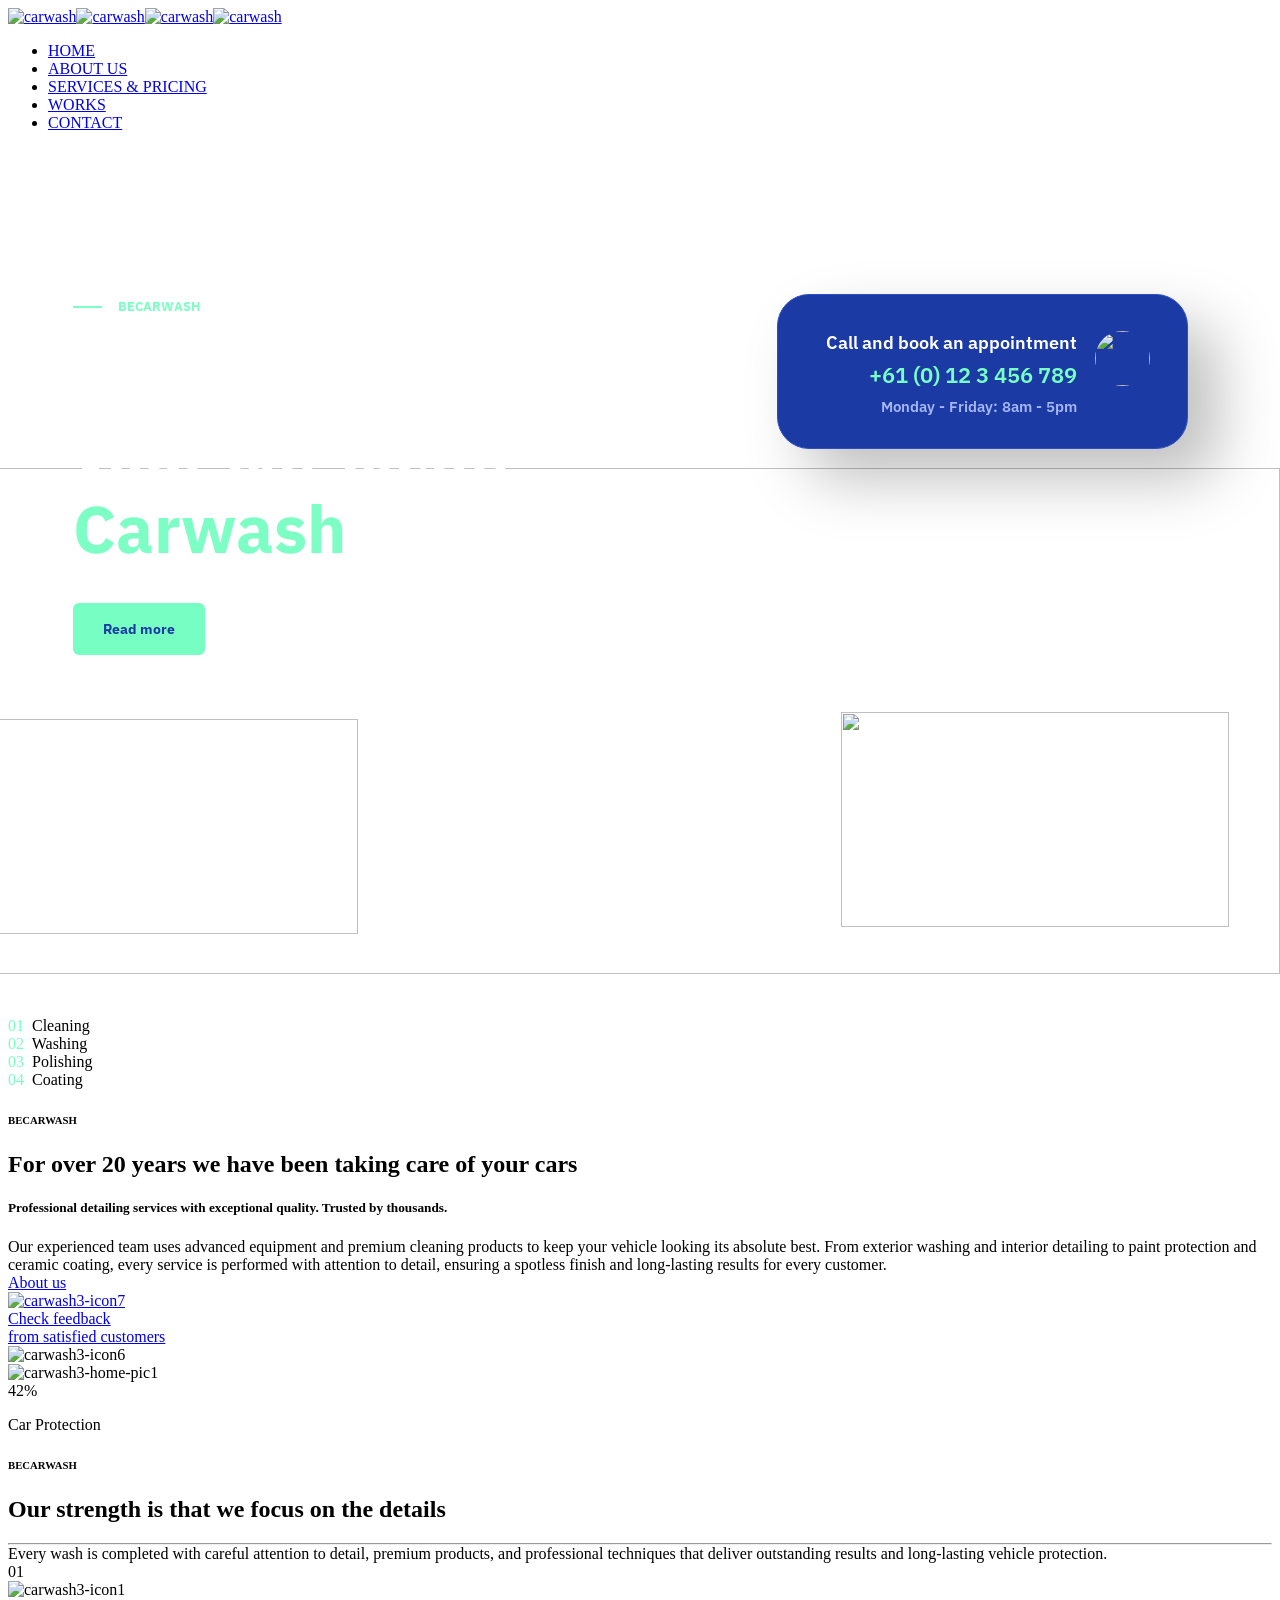
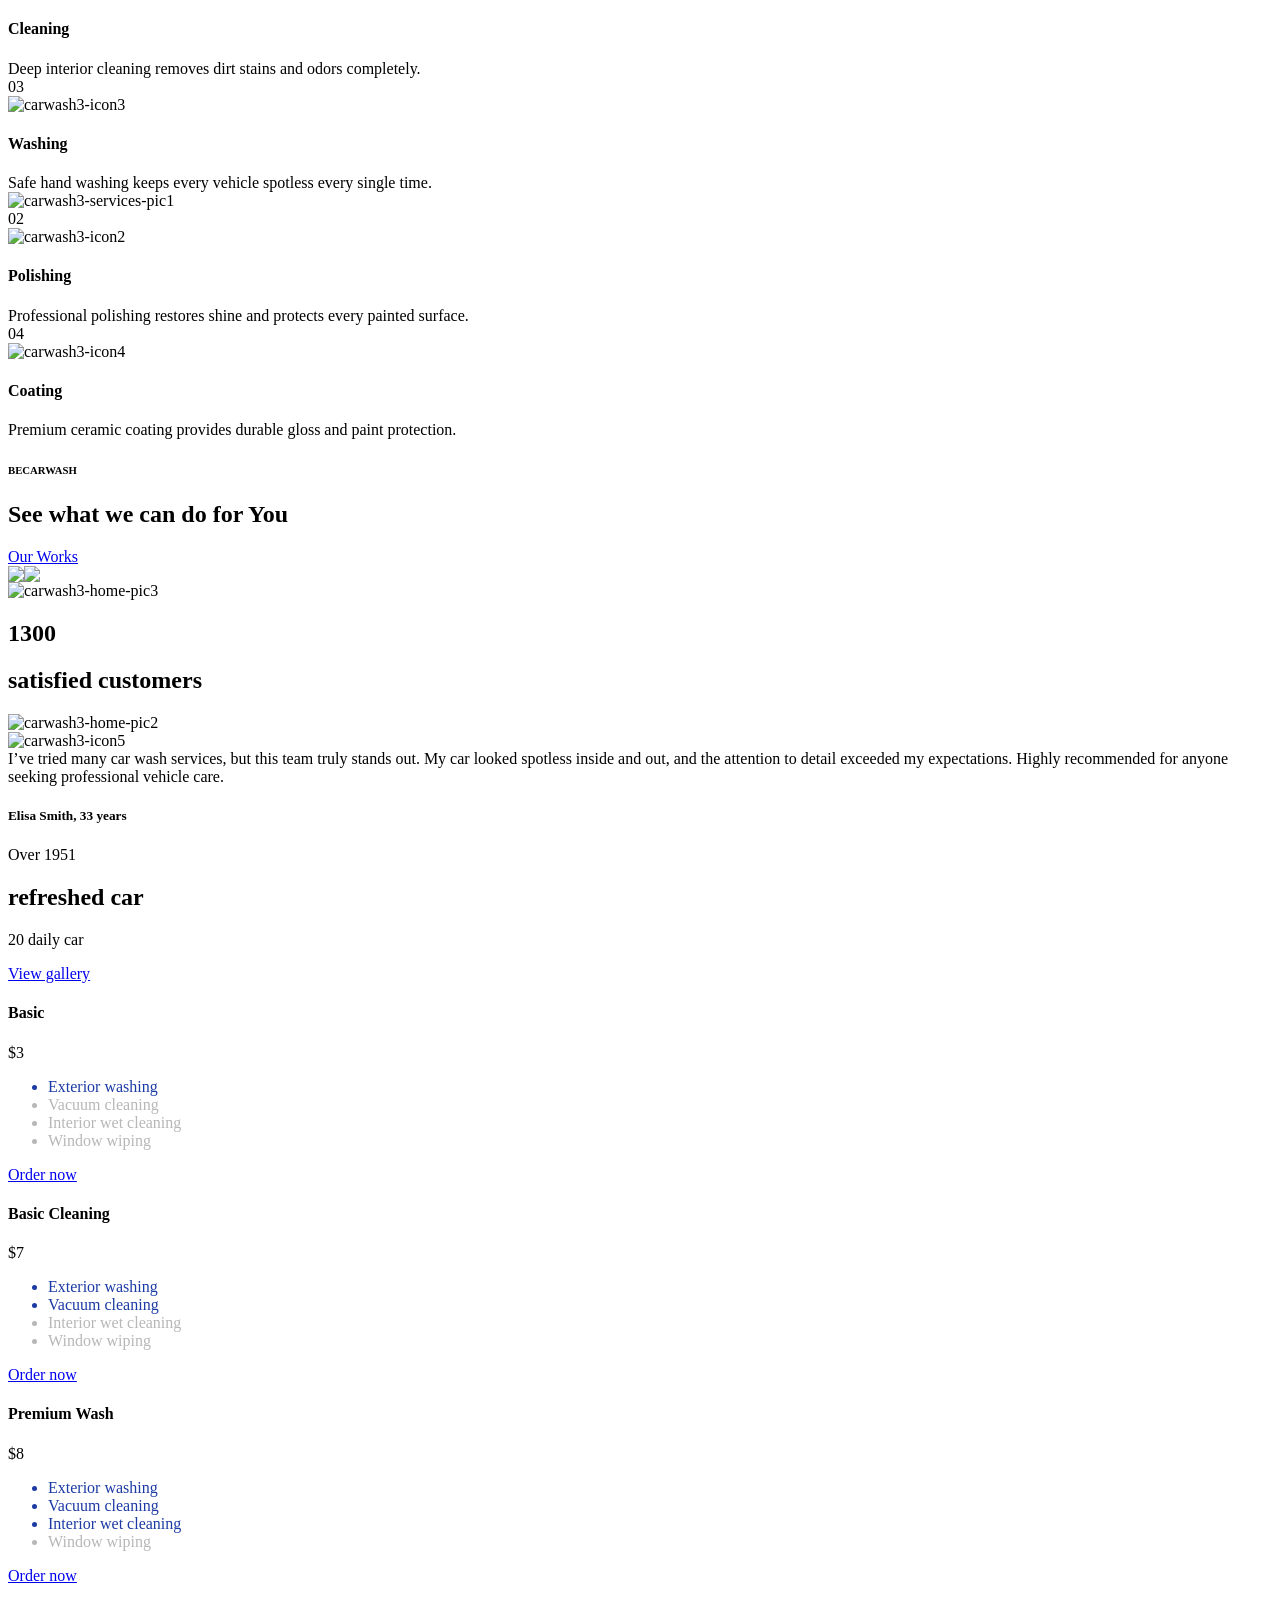
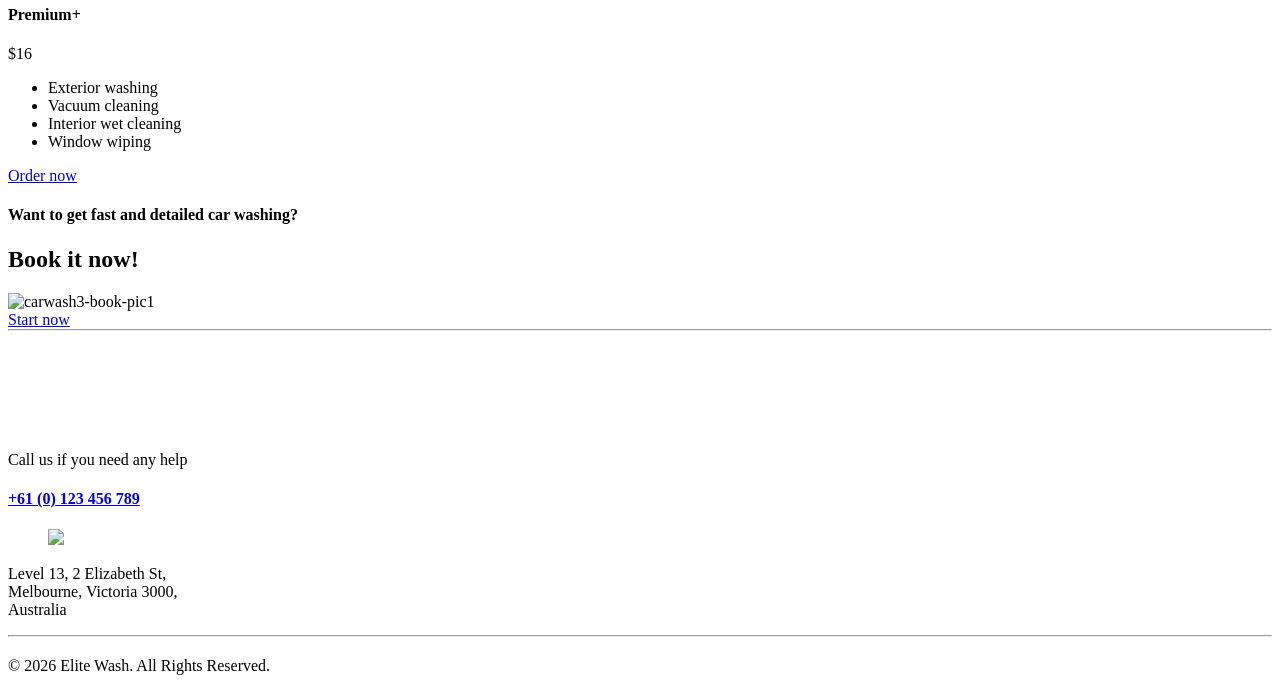
==== index.html @ 95bff6da "Add files via upload" ====
<!DOCTYPE html>
<!--[if lt IE 7]><html class="no-js lt-ie10 lt-ie9 lt-ie8 lt-ie7"> <![endif]-->
<!--[if IE 7]><html class="no-js lt-ie10 lt-ie9 lt-ie8"> <![endif]-->
<!--[if IE 8]><html class="no-js lt-ie10 lt-ie9"> <![endif]-->
<!--[if IE 9]><html class="no-js lt-ie10"> <![endif]-->
<!--[if gt IE 8]><!-->
<html class="no-js">
<!--<![endif]-->
	<head>
		<!-- Basic Page Needs -->
		<meta charset="utf-8">
		<title>Be</title>
		<meta name="description" content="">
		<meta name="author" content="">
		<!-- Mobile Specific Metas -->
		<meta name="viewport" content="width=device-width, initial-scale=1, maximum-scale=1">
		<!-- Favicons -->
		<link rel="shortcut icon" href="content/carwash3/images/favicon.ico">
		<!-- FONTS -->
		<link rel='stylesheet' href='https://fonts.googleapis.com/css?family=Inter:100,200,300,400,400italic,500,600,700,700italic,900'>
		<link rel='stylesheet' href='https://fonts.googleapis.com/css?family=Montserrat:100,200,300,400,400italic,500,600,700,700italic,900'>
		<link rel='stylesheet' href='https://fonts.googleapis.com/css?family=IBM+Plex+Sans:100,200,300,400,400italic,500,600,700,700italic,900'>
		<!-- Bootstrap core CSS -->
		<link href="css/bootstrap.min.css" rel="stylesheet">
		<!--CSS -->
		<link rel='stylesheet' href='content/carwash3/css/structure.css'>
		<link rel='stylesheet' href='content/carwash3/css/carwash3.css'>
		<!-- Revolution Slider -->
		<link rel="stylesheet" href="plugins/rs-plugin-6.custom/css/rs6.css">
		<link rel='stylesheet' href='css/style-demo.css'>
		</head>

	<body class="home page template-slider content-brightness-dark input-brightness-dark style-simple button-custom layout-full-width if-zoom no-shadows header-transparent header-fw sticky-header sticky-tb-color ab-hide subheader-both-center menu-link-color menuo-right mobile-tb-center mobile-side-slide mobile-mini-mr-ll tablet-sticky mobile-sticky mobile-header-mini mobile-icon-user-ss mobile-icon-wishlist-ss mobile-icon-search-ss mobile-icon-wpml-ss mobile-icon-action-ss be-page-5">
		<div id="Wrapper">
			<div id="Header_wrapper">
				<header id="Header">
					<div id="Top_bar">
						<div class="container">
							<div class="column one">
								<div class="top_bar_left clearfix">
									<div class="logo">
										<a id="logo" href="index-carwash3.html" title="BeCarWash 3 - Betheme" data-height="60" data-padding="15"><img class="logo-main scale-with-grid svg" src="content/carwash3/images/carwash.svg" data-retina="" data-height="" alt="carwash" data-no-retina/><img class="logo-sticky scale-with-grid svg" src="content/carwash3/images/carwash.svg" data-retina="" data-height="" alt="carwash" data-no-retina/><img class="logo-mobile scale-with-grid svg" src="content/carwash3/images/carwash.svg" data-retina="" data-height="" alt="carwash" data-no-retina/><img class="logo-mobile-sticky scale-with-grid svg" src="content/carwash3/images/carwash.svg" data-retina="" data-height="" alt="carwash" data-no-retina/></a>
									</div>
									<div class="menu_wrapper"> <a class="responsive-menu-toggle" href="#" aria-label="Mobile menu"><i class="icon-menu-fine" aria-hidden="true"></i></a>
										<nav id="menu" role="navigation" aria-expanded="false" aria-label="Main Menu">
											<ul id="menu-main-menu" class="menu menu-main">
												<li class=" current-menu-item page_item current_page_item"> <a href="index.html"><span>HOME</span></a> </li>
												<li> <a href="content/carwash3/about.html"><span>ABOUT US</span></a> </li>
												<li> <a href="content/carwash3/services.html"><span>SERVICES &#038; PRICING</span></a> </li>
												<li> <a href="content/carwash3/works.html"><span>WORKS</span></a> </li>
												<li> <a href="content/carwash3/contact.html"><span>CONTACT</span></a> </li>
											</ul>
										</nav>
									</div>
								</div>
							</div>
						</div>
					</div>
					<div class="mfn-main-slider mfn-rev-slider">
						<!-- START Home Carwash3 REVOLUTION SLIDER 6.5.21 -->
						<p class="rs-p-wp-fix"></p>
						<rs-module-wrap id="rev_slider_1_1_wrapper" data-source="gallery" style="visibility:hidden;background:transparent;padding:0;margin:0px auto;margin-top:0;margin-bottom:0;">
							<rs-module id="rev_slider_1_1" data-version="6.5.21">
								<rs-slides>
									<rs-slide style="position: absolute;" data-key="rs-1" data-title="Slide" data-in="o:0;" data-out="a:false;"> <img src="content/carwash3/images/dummy.png" alt="Slide" title="Home" class="rev-slidebg tp-rs-img rs-lazyload" data-lazyload="content/carwash3/images/transparent.png">
										<!--
											-->
										<rs-group id="slider-1-slide-1-layer-4" data-type="group" data-rsp_ch="on" data-xy="xo:80px,80px,38px,38px;yo:160px,160px,137px,137px;" data-text="w:normal;s:20,20,9,9;l:0,0,12,12;" data-dim="w:300px;h:28px,28px,30px,30px;" data-frame_0="x:-50,-50,-24,-24;" data-frame_1="sp:1000;" data-frame_999="o:0;st:w;sA:9000;" style="z-index:16;">
											<!--
												-->
											<rs-layer id="slider-1-slide-1-layer-0" data-type="shape" data-rsp_ch="on" data-xy="y:m;" data-text="w:normal;s:20,20,9,9;l:0,0,12,12;" data-dim="w:32,32,30px,30px;h:2,2,2px,2px;" data-frame_999="o:0;st:w;" style="z-index:14;background-color:#7dfec5;"></rs-layer>
											<!--

												-->
											<rs-layer id="slider-1-slide-1-layer-1" data-type="text" data-color="#7dfec5" data-rsp_ch="on" data-xy="xo:50px,50px,40px,40px;y:m;" data-text="w:normal;s:14,14,18,18;l:14,14,18,18;fw:700;" data-frame_999="o:0;st:w;" style="z-index:15;font-family:'IBM Plex Sans';"> BECARWASH </rs-layer>
											<!--
												-->
										</rs-group>
										<!--

											-->
										<rs-group id="slider-1-slide-1-layer-11" data-type="group" data-bsh="h:30px,30px,14px,14px;v:30px,30px,14px,14px;b:60px,60px,28px,28px;" data-rsp_ch="on" data-xy="x:r;xo:100px,100px,48px,48px;yo:160px,160px,77px,77px;" data-text="w:normal;s:20,20,9,9;l:0,0,12,12;" data-dim="w:450px,450px,218px,218px;h:170px,170px,82px,82px;" data-vbility="t,t,f,t" data-border="bos:solid;boc:#2c4fc9;bow:1px,1px,1px,1px;bor:32px,32px,32px,32px;" data-frame_0="sX:0.9;sY:0.9;" data-frame_1="sp:1000;" data-frame_999="o:0;st:w;sA:9000;" style="z-index:21;background-color:#1c3aa4;">
											<!--
												-->
											<rs-layer id="slider-1-slide-1-layer-12" data-type="text" data-rsp_ch="on" data-xy="x:r;xo:120px,120px,57px,57px;yo:40px,40px,18px,18px;" data-text="w:normal;s:20,20,9,9;l:25,25,12,12;fw:600;" data-frame_999="o:0;st:w;" style="z-index:17;font-family:'IBM Plex Sans';"> Call and book an appointment </rs-layer>
											<!--

												--><a id="slider-1-slide-1-layer-13" class="rs-layer" href="tel:+61383766284" target="_self" data-type="text" data-color="#77ffc3" data-rsp_ch="on" data-xy="x:r;xo:120px,120px,57px,57px;yo:71px,71px,34px,34px;" data-text="w:normal;s:24,24,11,11;l:34,34,15,15;fw:600;" data-frame_999="o:0;st:w;" style="z-index:18;font-family:'IBM Plex Sans';">+61 (0) 12
				3 456 789 </a>
											<!--

												-->
											<rs-layer id="slider-1-slide-1-layer-14" data-type="text" data-color="#a6b7f5" data-rsp_ch="on" data-xy="x:r;xo:120px,120px,57px,57px;yo:110px,110px,53px,53px;" data-text="w:normal;s:16,16,7,7;l:25,25,12,12;fw:600;" data-frame_999="o:0;st:w;" style="z-index:19;font-family:'IBM Plex Sans';"> Monday - Friday: 8am - 5pm </rs-layer>
											<!--

												-->
											<rs-layer id="slider-1-slide-1-layer-15" data-type="image" data-rsp_ch="on" data-xy="x:r;xo:40px,40px,18px,18px;yo:40px,40px,18px,18px;" data-text="w:normal;s:20,20,9,9;l:0,0,12,12;" data-dim="w:60px,60px,28px,28px;h:60px,60px,28px,28px;" data-border="bor:100%,100%,100%,100%;" data-frame_999="o:0;st:w;" style="z-index:20;"><img src="content/carwash3/images/carwash3-about-pic2.webp" class="tp-rs-img rs-lazyload" width="223" height="223" data-lazyload="content/carwash3/images/carwash3-about-pic2.webp"> </rs-layer>
											<!--
												-->
										</rs-group>
										<!--

											-->
										<rs-layer id="slider-1-slide-1-layer-2" data-type="text" data-color="#7dfec5" data-rsp_ch="on" data-xy="xo:80px,80px,37px,37px;yo:380px,380px,370px,370px;" data-text="w:normal;s:72,72,80,80;l:72,72,80,80;fw:700;" data-dim="w:500px;" data-frame_0="x:-50,-50,-24,-24;" data-frame_1="sp:1000;" data-frame_999="o:0;st:w;" style="z-index:13;font-family:'IBM Plex Sans';"> Carwash </rs-layer>
										<!--

											-->
										<rs-layer id="slider-1-slide-1-layer-3" data-type="text" data-rsp_ch="on" data-xy="xo:80px,80px,38px,38px;yo:225px,225px,200px,200px;" data-text="w:normal;s:72,72,80,80;l:72,72,80,80;fw:700;" data-dim="w:500px,500px,600px,600px;" data-frame_0="x:-50,-50,-24,-24;" data-frame_1="sp:1000;" data-frame_999="o:0;st:w;" style="z-index:12;font-family:'IBM Plex Sans';"> We help keep your car clean </rs-layer>
										<!--

											-->
										<rs-layer id="slider-1-slide-1-layer-6" data-type="image" data-rsp_ch="on" data-xy="x:c;y:m,m,b,b;yo:-5px,-5px,280px,280px;" data-text="w:normal;s:20,20,9,9;l:0,0,12,12;" data-dim="w:103%,103%,115%,115%;" data-basealign="slide" data-frame_999="o:0;st:w;" style="z-index:8;"><img src="content/carwash3/images/carwash3-slider-bg.svg" class="tp-rs-img rs-lazyload" data-lazyload="content/carwash3/images/carwash3-slider-bg.svg"> </rs-layer>
										<!--

											-->
										<rs-layer id="slider-1-slide-1-layer-8" data-type="image" data-rsp_ch="on" data-xy="x:r,r,c,c;xo:0,0,240px,240px;y:t,t,b,b;yo:350px,350px,-10px,-10px;" data-text="w:normal;s:20,20,9,9;l:0,0,12,12;" data-dim="w:1633px,1633px,180%,180%;h:553px,553px,auto,553px;" data-basealign="slide" data-frame_0="x:right;" data-frame_1="sp:1000;" data-frame_999="o:0;st:w;" style="z-index:11;"><img src="content/carwash3/images/carwash3-slider-pic2.webp" class="tp-rs-img rs-lazyload" width="1633" height="553" data-lazyload="content/carwash3/images/carwash3-slider-pic2.webp"> </rs-layer>
										<!--

											-->
										<rs-layer id="slider-1-slide-1-layer-9" data-type="image" data-rsp_ch="on" data-xy="x:r,r,c,c;xo:1009px,1009px,-248px,-248px;y:t,t,b,b;yo:625px,625px,50px,50px;" data-text="w:normal;s:20,20,9,9;l:0,0,12,12;" data-dim="w:424px,424px,350px,350px;h:235px,235px,194px,194px;" data-basealign="slide" data-frame_1="e:power4.inOut;st:500;sp:800;" data-frame_999="o:0;st:w;" style="z-index:9;"><img src="content/carwash3/images/dummy.png" class="tp-rs-img rs-lazyload" width="424" height="235" data-lazyload="content/carwash3/images/carwash3-slider-pic1.webp"> </rs-layer>
										<!--

											-->
										<rs-layer id="slider-1-slide-1-layer-10" data-type="image" data-rsp_ch="on" data-xy="x:r,r,c,c;xo:55px,55px,250px,250px;y:t,t,b,b;yo:617px,617px,40px,40px;" data-text="w:normal;s:20,20,9,9;l:0,0,12,12;" data-dim="w:424px,424px,205px,205px;h:235px,235px,113px,113px;" data-vbility="t,t,f,t" data-basealign="slide" data-frame_1="e:power4.inOut;st:500;sp:800;" data-frame_999="o:0;st:w;" style="z-index:10;"><img src="content/carwash3/images/dummy.png" class="tp-rs-img rs-lazyload" width="424" height="235" data-lazyload="content/carwash3/images/carwash3-slider-pic1.webp"> </rs-layer>
										<!--

											--><a id="slider-1-slide-1-layer-16" class="rs-layer rev-btn" href="#" target="_self" data-type="button" data-color="#1c3aa4" data-rsp_ch="on" data-xy="xo:80px,80px,40px,40px;yo:498px,498px,500px,500px;" data-text="w:normal;s:15,15,25,25;l:15,15,25,25;fw:700;" data-dim="minh:0px,0px,none,0px;" data-padding="t:20,20,18,18;r:32,32,25,25;b:20,20,18,18;l:32,32,25,25;" data-border="bor:6px,6px,6px,6px;" data-frame_0="x:-50,-50,-24,-24;" data-frame_1="sp:1000;" data-frame_999="o:0;st:w;" data-frame_hover="c:#77ffc3;bgc:rgba(0,0,0,0);boc:#77ffc3;bor:6px,6px,6px,6px;bos:solid;bow:1px,1px,1px,1px;" style="z-index:22;background-color:#77ffc3;font-family:'IBM Plex Sans';">Read more </a>
										<!--
											-->
									</rs-slide>
								</rs-slides>
							</rs-module>
						</rs-module-wrap>
						<!-- END REVOLUTION SLIDER -->
					</div>
				</header>
			</div>
			<div id="Content" role="main">
				<div class="section mcb-section mcb_section_custom20 default-width">
					<div class="section_wrapper">
						<div class="col-12 tablet-one mobile-one clearfix" data-desktop-col="one" data-tablet-col="tablet-one" data-mobile-col="mobile-one">
							<div class="mcb-wrap_inner row">
								<div class="col-md-3 mcb_item_custom204 tablet-one-fourth mobile-one-second _2">
									<div class=" mcb-column_inner_custom204">
										<div class="mfn-divider mfn-divider-advanced mfn-divider-border mfn-divider-border-solid mfn-divider-end">
											<div class="mfn-divider-inner"> <span class="divider-addon divider-label"><span style="color:#77FFC3">01</span>&nbsp;&nbsp;Cleaning</span>
											</div>
										</div>
									</div>
								</div>
								<div class="col-md-3 mcb_item_custom205 tablet-one-fourth mobile-one-second _2">
									<div class=" mcb-column_inner_custom205">
										<div class="mfn-divider mfn-divider-advanced mfn-divider-border mfn-divider-border-solid mfn-divider-end">
											<div class="mfn-divider-inner"> <span class="divider-addon divider-label"><span style="color:#77FFC3">02</span>  Washing</span>
											</div>
										</div>
									</div>
								</div>
								<div class="col-md-3 mcb_item_custom206 tablet-one-fourth mobile-one-second _2">
									<div class=" mcb-column_inner_custom206">
										<div class="mfn-divider mfn-divider-advanced mfn-divider-border mfn-divider-border-solid mfn-divider-end">
											<div class="mfn-divider-inner"> <span class="divider-addon divider-label"><span style="color:#77FFC3">03</span>&nbsp;&nbsp;Polishing</span>
											</div>
										</div>
									</div>
								</div>
								<div class="col-md-3 mcb_item_custom207 tablet-one-fourth mobile-one-second _2">
									<div class=" mcb-column_inner_custom207">
										<div class="mfn-divider mfn-divider-advanced mfn-divider-border mfn-divider-border-solid mfn-divider-end">
											<div class="mfn-divider-inner"> <span class="divider-addon divider-label"><span style="color:#77FFC3">04</span>&nbsp;&nbsp;Coating</span>
											</div>
										</div>
									</div>
								</div>
							</div>
						</div>
					</div>
				</div>
				<div class="section mcb-section mcb-section_custom37 default-width">
					<div class="section_wrapper mcb-section_inner_custom37 row">
						<div class="col-md-8 mcb-wrap_custom100 tablet-one mobile-one clearfix" data-desktop-col="two-third" data-tablet-col="tablet-one" data-mobile-col="mobile-one">
							<div class="mcb-wrap_inner row mcb-wrap_inner_custom100">
								<div class="col-12 mcb_item_custom208 tablet-one mobile-one column_icon_box_2 mfn-item-inline">
									<div class=" mcb-column_inner_custom208">
										<div class="mfn-icon-box mfn-icon-box-left mfn-icon-box-center">
											<div class="icon-wrapper"> <i class="icon-minus-fine" aria-hidden="true"></i> </div>
											<div class="desc-wrapper">
												<h6 class="title">BECARWASH</h6> </div>
										</div>
									</div>
								</div>
								<div class="col-12 mcb_item_custom209 tablet-one mobile-one _2">
									<div class=" mcb-column_inner_custom209">
										<div class="mfn-divider mfn-divider-center">
											<div class="mfn-divider-inner"></div>
										</div>
									</div>
								</div>
								<div class="col-md-9 mcb_item_custom210 tablet-three-fourth mobile-one column_heading">
									<div class=" mcb-column_inner_custom210">
										<h2 class="title">For over 20 years we have been taking care of your cars</h2> </div>
								</div>
								<div class="col-12 mcb_item_custom211 tablet-one mobile-one column_heading">
									<div class=" mcb-column_inner_custom211">
										<h5 class="title">Professional detailing services with exceptional quality. Trusted by thousands.</h5> </div>
								</div>
								<div class="col-12 mcb_item_custom212 tablet-one mobile-one">
									<div class=" mcb-column_inner_custom212">
										<div class="column_attr mfn-inline-editor clearfix">Our experienced team uses advanced equipment and premium cleaning products to keep your vehicle looking its absolute best. From exterior washing and interior detailing to paint protection and ceramic coating, every service is performed with attention to detail, ensuring a spotless finish and long-lasting results for every customer.</div>
									</div>
								</div>
								<div class="col-md-4 mcb_item_custom213 tablet-one mobile-one mfn-item-inline">
									<div class="mcb-column_inner_custom213"> <a class="button button_theme button_size_2" href="content/carwash3/about.html"><span class="button_label">About us</span></a> </div>
								</div>
								<div class="col-md-6 mcb_item_custom214 tablet-two-third mobile-one column_icon_box_2">
									<div class=" mcb-column_inner_custom214">
										<a href="#">
											<div class="mfn-icon-box mfn-icon-box-left mfn-icon-box-center mfn-icon-box-box-scale">
												<div class="icon-wrapper"><img class="scale-with-grid" src="content/carwash3/images/carwash3-icon7.svg" alt="carwash3-icon7" width="" height="" /> </div>
												<div class="desc-wrapper">
													<div class="desc"> Check feedback
														<br> from satisfied customers </div>
												</div>
											</div>
										</a>
									</div>
								</div>
							</div>
						</div>
						<div class="col-md-4 mcb-wrap_custom101 tablet-one mobile-one clearfix" data-desktop-col="one-third" data-tablet-col="tablet-one" data-mobile-col="mobile-one">
							<div class="mcb-wrap_inner mcb-wrap_inner_custom101">
								<div class="col-12 mcb_item_custom397 tablet-one mobile-one column_icon_box_2">
									<div class="mcb-column-inner">
										<div class="mfn-icon-box mfn-icon-box-top mfn-icon-box-center">
											<div class="icon-wrapper"><img class="scale-with-grid" src="content/carwash3/images/carwash3-icon6.svg" alt="carwash3-icon6" width="" height="" /> </div>
											<div class="desc-wrapper"></div>
										</div>
									</div>
								</div>
								<div class="col-12 mcb_item_custom215 tablet-one mobile-one">
									<div class=" mcb-column_inner_custom215">
										<div class="image_frame element_classes image_item no_link scale-with-grid alignnone no_border svg">
											<div class="image_wrapper"><img class="scale-with-grid" src="content/carwash3/images/carwash3-home-pic1.svg" alt="carwash3-home-pic1" /> </div>
										</div>
									</div>
								</div>
								<div class="col-12 mcb_item_custom398 tablet-one mobile-one column_counter">
									<div class="mcb-column-inner">
										<div class="counter counter_vertical animate-math">
											<div class="desc_wrapper">
												<div class="number-wrapper"> <span class="number" data-to="100">100</span><span class="label postfix">%</span> </div>
												<p class="title"> Car Protection </p>
											</div>
										</div>
									</div>
								</div>
							</div>
						</div>
					</div>
				</div>
				<div class="section mcb-section mcb-section_custom38 default-width">
					<div class="section_wrapper row mcb-section_inner_custom38">
						<div class="col-12 mcb-wrap_custom102 tablet-one mobile-one clearfix" data-desktop-col="one" data-tablet-col="tablet-one" data-mobile-col="mobile-one">
							<div class="mcb-wrap_inner row mcb-wrap_inner_custom102">
								<div class="col-12 mcb_item_custom216 tablet-one mobile-one column_heading">
									<div class=" mcb-column_inner_custom216">
										<h6 class="title">BECARWASH</h6> </div>
								</div>
								<div class="col-md-6 mcb_item_custom399 tablet-one-second mobile-one column_heading">
									<div class="mcb-column-inner">
										<h2 class="title">Our strength is that we focus on the details </h2> </div>
								</div>
								<div class="col-12 tablet-one mobile-one">
									<div class="mcb-column-inner">
										<hr class="no_line" style="margin: 0 auto 0px auto" /> </div>
								</div>
								<div class="col-md-6 mcb_item_custom400 tablet-one-second mobile-one">
									<div class="mcb-column-inner">
										<div class="column_attr mfn-inline-editor clearfix"> Every wash is completed with careful attention to detail, premium products, and professional techniques that deliver outstanding results and long-lasting vehicle protection. </div>
									</div>
								</div>
							</div>
						</div>
						<div class="col-md-3 mcb-wrap_custom103 tablet-one-fourth mobile-one-second clearfix" data-desktop-col="one-fourth" data-tablet-col="tablet-one-fourth" data-mobile-col="mobile-one-second">
							<div class="mcb-wrap_inner mcb-wrap_inner_custom103">
								<div class="col-12 mcb_item_custom217 tablet-one mobile-one-second _2">
									<div class=" mcb-column_inner_custom217">
										<div class="mfn-divider mfn-divider-advanced mfn-divider-border mfn-divider-border-solid mfn-divider-start">
											<div class="mfn-divider-inner"> <span class="divider-addon divider-label">01</span> </div>
										</div>
									</div>
								</div>
								<div class="col-12 mcb_item_custom218 tablet-one mobile-one column_icon_box_2">
									<div class=" mcb-column_inner_custom218">
										<div class="mfn-icon-box mfn-icon-box-top mfn-icon-box-start mfn-icon-box-mobile-start mfn-icon-box-move-up">
											<div class="icon-wrapper"><img class="scale-with-grid" src="content/carwash3/images/carwash3-icon1.svg" alt="carwash3-icon1" width="" height="" /> </div>
											<div class="desc-wrapper">
												<h4 class="title">Cleaning</h4>
												<div class="desc">Deep interior cleaning removes dirt stains and odors completely.</div>
											</div>
										</div>
									</div>
								</div>
								<div class="col-12 mcb_item_custom219 tablet-one mobile-one-second _2">
									<div class=" mcb-column_inner_custom219">
										<div class="mfn-divider mfn-divider-advanced mfn-divider-border mfn-divider-border-solid mfn-divider-start">
											<div class="mfn-divider-inner"> <span class="divider-addon divider-label">03</span> </div>
										</div>
									</div>
								</div>
								<div class="col-12 mcb_item_custom220 tablet-one mobile-one column_icon_box_2">
									<div class=" mcb-column_inner_custom220">
										<div class="mfn-icon-box mfn-icon-box-top mfn-icon-box-start mfn-icon-box-move-up">
											<div class="icon-wrapper"><img class="scale-with-grid" src="content/carwash3/images/carwash3-icon3.svg" alt="carwash3-icon3" width="" height="" /> </div>
											<div class="desc-wrapper">
												<h4 class="title">Washing</h4>
												<div class="desc">Safe hand washing keeps every vehicle spotless every single time. </div>
											</div>
										</div>
									</div>
								</div>
							</div>
						</div>
						<div class="col-md-6 mcb_wrap_custom7 tablet-one-second mobile-one clearfix" data-desktop-col="one-second" data-tablet-col="tablet-one-second" data-mobile-col="mobile-one">
							<div class="mcb-wrap_inner">
								<div class="col-12 tablet-one mobile-one">
									<div class="mcb-column-inner">
										<div class="image_frame element_classes image_item no_link scale-with-grid alignnone no_border">
											<div class="image_wrapper"><img class="scale-with-grid" src="content/carwash3/images/carwash3-services-pic1.webp" alt="carwash3-services-pic1" width="782" height="1065" /> </div>
										</div>
									</div>
								</div>
							</div>
						</div>
						<div class="col-md-3 mcb-wrap_custom104 tablet-one-fourth mobile-one-second clearfix" data-desktop-col="one-fourth" data-tablet-col="tablet-one-fourth" data-mobile-col="mobile-one-second">
							<div class="mcb-wrap_inner">
								<div class="col-12 mcb_item_custom221 tablet-one mobile-one-second _2">
									<div class="mcb-column_inner_custom221">
										<div class="mfn-divider mfn-divider-advanced mfn-divider-border mfn-divider-border-solid mfn-divider-end mfn-divider-mobile-start">
											<div class="mfn-divider-inner"> <span class="divider-addon divider-label">02</span> </div>
										</div>
									</div>
								</div>
								<div class="col-12 mcb_item_custom222 tablet-one mobile-one column_icon_box_2">
									<div class=" mcb-column_inner_custom222">
										<div class="mfn-icon-box mfn-icon-box-top mfn-icon-box-end mfn-icon-box-mobile-start mfn-icon-box-move-up">
											<div class="icon-wrapper"><img class="scale-with-grid" src="content/carwash3/images/carwash3-icon2.svg" alt="carwash3-icon2" width="" height="" /> </div>
											<div class="desc-wrapper">
												<h4 class="title">Polishing</h4>
												<div class="desc">Professional polishing restores shine and protects every painted surface.</div>
											</div>
										</div>
									</div>
								</div>
								<div class="col-12 mcb_item_custom223 tablet-one mobile-one-second _2">
									<div class=" mcb-column_inner_custom223">
										<div class="mfn-divider mfn-divider-advanced mfn-divider-border mfn-divider-border-solid mfn-divider-end mfn-divider-mobile-start">
											<div class="mfn-divider-inner"> <span class="divider-addon divider-label">04</span> </div>
										</div>
									</div>
								</div>
								<div class="col-12 mcb_item_custom224 tablet-one mobile-one column_icon_box_2">
									<div class=" mcb-column_inner_custom224">
										<div class="mfn-icon-box mfn-icon-box-top mfn-icon-box-end mfn-icon-box-mobile-start mfn-icon-box-move-up">
											<div class="icon-wrapper"><img class="scale-with-grid" src="content/carwash3/images/carwash3-icon4.svg" alt="carwash3-icon4" width="" height="" /> </div>
											<div class="desc-wrapper">
												<h4 class="title">Coating</h4>
												<div class="desc">Premium ceramic coating provides durable gloss and paint protection. </div>
											</div>
										</div>
									</div>
								</div>
							</div>
						</div>
					</div>
				</div>
				<div class="section mcb-section mcb-section_custom39 default-width">
					<div class="section_wrapper row no-gutters mcb-section_inner_custom39">
						<div class="col-md-4 mcb-wrap_custom105 tablet-one mobile-one clearfix" data-desktop-col="one-third" data-tablet-col="tablet-one" data-mobile-col="mobile-one">
							<div class="mcb-wrap_inner mcb-wrap_inner_custom105">
								<div class="col-12 mcb_item_custom225 tablet-one mobile-one column_icon_box_2 mfn-item-inline">
									<div class="mcb-column_inner_custom225">
										<div class="mfn-icon-box mfn-icon-box-left mfn-icon-box-center">
											<div class="icon-wrapper"> <i class="icon-minus-fine" aria-hidden="true"></i> </div>
											<div class="desc-wrapper">
												<h6 class="title">BECARWASH</h6> </div>
										</div>
									</div>
								</div>
								<div class="col-12 mcb_item_custom240 tablet-one mobile-one _2 hide-desktop">
									<div class="mcb-column_inner_custom240">
										<div class="mfn-divider mfn-divider-center">
											<div class="mfn-divider-inner"></div>
										</div>
									</div>
								</div>
								<div class="col-12 tablet-two-third mobile-one column_heading">
									<div class="mcb-column-inner">
										<h2 class="title">See what we can do for You</h2> </div>
								</div>
								<div class="col-12 mcb_item_custom412 tablet-one-third mobile-one">
									<div class="mcb-column-inner"> <a class="button button_size_2" href="content/carwash3/works.html"><span class="button_label">Our Works</span></a> </div>
								</div>
							</div>
						</div>
						<div class="col-md-8 tablet-one mobile-one clearfix" data-desktop-col="two-third" data-tablet-col="tablet-one" data-mobile-col="mobile-one">
							<div class="mcb-wrap_inner row no-gutters">
								<div class="col-12 mcb_item_custom226 tablet-one mobile-one column_before_after">
									<div class=" mcb-column_inner_custom226">
										<div class="before_after twentytwenty-container" data-before="Before" data-after="After"><img class="scale-with-grid" src="content/carwash3/images/carwash3-beforeafter-pic2.webp" /><img class="scale-with-grid" src="content/carwash3/images/carwash3-beforeafter-pic1.webp" /> </div>
									</div>
								</div>
							</div>
						</div>
					</div>
				</div>
				<div class="section mcb-section mcb-section_custom40 default-width">
					<div class="section_wrapper row mcb-section_inner_custom40">
						<div class="col-md-3 mcb-wrap_custom106 tablet-one-second mobile-one clearfix" data-desktop-col="one-fourth" data-tablet-col="tablet-one-second" data-mobile-col="mobile-one">
							<div class="mcb-wrap_inner">
								<div class="col-12 mcb_item_custom227 tablet-one mobile-one column_icon_box_2 mfn-item-inline">
									<div class=" mcb-column_inner_custom227">
										<div class="mfn-icon-box mfn-icon-box-right mfn-icon-box-center">
											<div class="icon-wrapper"><img class="scale-with-grid" src="content/carwash3/images/carwash3-home-pic3.svg" alt="carwash3-home-pic3" width="" height="" /> </div>
											<div class="desc-wrapper">
												<h2 class="title">1300</h2> </div>
										</div>
									</div>
								</div>
								<div class="col-12 mcb_item_custom228 tablet-one mobile-one column_heading">
									<div class=" mcb-column_inner_custom228">
										<h2 class="title">satisfied customers</h2> </div>
								</div>
							</div>
						</div>
						<div class="col-md-3 mcb-wrap_custom107 tablet-one-second mobile-one clearfix" data-desktop-col="one-fourth" data-tablet-col="tablet-one-second" data-mobile-col="mobile-one">
							<div class="mcb-wrap_inner mcb-wrap_inner_custom107">
								<div class="col-12 mcb_item_custom229 tablet-one mobile-one">
									<div class=" mcb-column_inner_custom229">
										<div class="image_frame element_classes image_item no_link scale-with-grid alignnone no_border">
											<div class="image_wrapper"><img class="scale-with-grid" src="content/carwash3/images/carwash3-home-pic2.webp" alt="carwash3-home-pic2" width="780" height="948" /> </div>
										</div>
									</div>
								</div>
							</div>
						</div>
						<div class="col-md-6 mcb-wrap_custom108 tablet-one mobile-one clearfix" data-desktop-col="one-second" data-tablet-col="tablet-one" data-mobile-col="mobile-one">
							<div class="mcb-wrap_inner mcb-wrap_inner_custom108">
								<div class="col-12 mcb_item_custom230 tablet-one mobile-one column_icon_box_2">
									<div class=" mcb-column_inner_custom230">
										<div class="mfn-icon-box mfn-icon-box-left mfn-icon-box-mobile-top mfn-icon-box-start mfn-icon-box-mobile-start">
											<div class="icon-wrapper"><img class="scale-with-grid" src="content/carwash3/images/carwash3-icon5.svg" alt="carwash3-icon5" width="" height="" /> </div>
											<div class="desc-wrapper">
												<div class="desc"> I’ve tried many car wash services, but this team truly stands out. My car looked spotless inside and out, and the attention to detail exceeded my expectations. Highly recommended for anyone seeking professional vehicle care. </div>
											</div>
										</div>
									</div>
								</div>
								<div class="col-12 mcb_item_custom231 tablet-one mobile-one column_heading">
									<div class=" mcb-column_inner_custom231">
										<h5 class="title">Elisa Smith, 33 years</h5> </div>
								</div>
							</div>
						</div>
						<div class="col-12 mcb-wrap_custom109 tablet-one mobile-one clearfix" data-desktop-col="one" data-tablet-col="tablet-one" data-mobile-col="mobile-one">
							<div class="mcb-wrap_inner mcb-wrap_inner_custom109">
								<div class="col-12 mcb_item_custom232 tablet-one mobile-one column_counter">
									<div class=" mcb-column_inner_custom232">
										<div class="counter counter_vertical animate-math">
											<div class="desc_wrapper">
												<div class="number-wrapper"> <span class="label prefix">Over </span><span class="number" data-to="5000">5000</span> </div>
											</div>
										</div>
									</div>
								</div>
								<div class="col-12 mcb_item_custom233 tablet-one mobile-one column_heading">
									<div class=" mcb-column_inner_custom233">
										<h2 class="title">refreshed car</h2> </div>
								</div>
								<div class="col-12 mcb_item_custom401 tablet-one mobile-one">
									<div class="mcb-column-inner">
										<div class="column_attr mfn-inline-editor clearfix">
											<p> 20 daily car </p>
										</div>
									</div>
								</div>
								<div class="col-12 mcb_item_custom402 tablet-one mobile-one">
									<div class="mcb-column-inner"> <a class="button button_theme button_size_2" href="content/carwash3/works.html"><span class="button_label">View gallery</span></a> </div>
								</div>
							</div>
						</div>
					</div>
				</div>
				<div class="section mcb-section mcb-section_custom41 default-width">
					<div class="section_wrapper row no-gutters mcb-section_inner_custom41">
						<div class="col-md-3 mcb-wrap_custom110 tablet-one-second mobile-one clearfix" data-desktop-col="one-fourth" data-tablet-col="tablet-one-second" data-mobile-col="mobile-one">
							<div class="mcb-wrap_inner mcb-wrap_inner_custom110 row no-gutters">
								<div class="col-12 mcb_item_custom403 tablet-one mobile-one column_heading">
									<div class="mcb-column-inner">
										<h4 class="title">Basic</h4> </div>
								</div>
								<div class="col-12 mcb_item_custom404 tablet-one mobile-one column_counter">
									<div class="mcb-column-inner">
										<div class="counter counter_vertical animate-math">
											<div class="desc_wrapper">
												<div class="number-wrapper"> <span class="label prefix">$</span><span class="number" data-to="12">12</span> </div>
											</div>
										</div>
									</div>
								</div>
								<div class="col-12 tablet-one mobile-one">
									<div class="mcb-column-inner">
										<div class="column_attr mfn-inline-editor clearfix">
											<ul class="list_custom">
												<li style="color:#1C3AA4;"> <i class="icon-plus" style="color:#77FFC3" aria-hidden="true"></i> Exterior washing </li>
												<li style="color:#B7B7B7;"> <i class="icon-minus" style="color:#B7B7B7" aria-hidden="true"></i> Vacuum cleaning </li>
												<li style="color:#B7B7B7;"> <i class="icon-minus" style="color:#B7B7B7" aria-hidden="true"></i> Interior wet cleaning </li>
												<li style="color:#B7B7B7;"> <i class="icon-minus" style="color:#B7B7B7" aria-hidden="true"></i> Window wiping </li>
											</ul>
										</div>
									</div>
								</div>
								<div class="col-12 mcb_item_custom234 tablet-one mobile-one">
									<div class=" mcb-column_inner_custom234"> <a class="button button_full_width button_size_2" href="content/carwash3/contact.html"><span class="button_label">Order now</span></a> </div>
								</div>
							</div>
						</div>
						<div class="col-md-3 mcb-wrap_custom111 tablet-one-second mobile-one clearfix" data-desktop-col="one-fourth" data-tablet-col="tablet-one-second" data-mobile-col="mobile-one">
							<div class="mcb-wrap_inner mcb-wrap_inner_custom111 row no-gutters">
								<div class="col-12 mcb_item_custom405 tablet-one mobile-one column_heading">
									<div class="mcb-column-inner">
										<h4 class="title">Basic Cleaning</h4> </div>
								</div>
								<div class="col-12 mcb_item_custom406 tablet-one mobile-one column_counter">
									<div class="mcb-column-inner">
										<div class="counter counter_vertical animate-math">
											<div class="desc_wrapper">
												<div class="number-wrapper"> <span class="label prefix">$</span><span class="number" data-to="24">24</span> </div>
											</div>
										</div>
									</div>
								</div>
								<div class="col-12 tablet-one mobile-one">
									<div class="mcb-column-inner">
										<div class="column_attr mfn-inline-editor clearfix">
											<ul class="list_custom">
												<li style="color:#1C3AA4;"> <i class="icon-plus" style="color:#77FFC3" aria-hidden="true"></i> Exterior washing </li>
												<li style="color:#1C3AA4;"> <i class="icon-plus" style="color:#77FFC3" aria-hidden="true"></i> Vacuum cleaning </li>
												<li style="color:#B7B7B7;"> <i class="icon-minus" style="color:#B7B7B7" aria-hidden="true"></i> Interior wet cleaning </li>
												<li style="color:#B7B7B7;"> <i class="icon-minus" style="color:#B7B7B7" aria-hidden="true"></i> Window wiping </li>
											</ul>
										</div>
									</div>
								</div>
								<div class="col-12 mcb_item_custom235 tablet-one mobile-one">
									<div class=" mcb-column_inner_custom235"> <a class="button button_full_width button_size_2" href="content/carwash3/contact.html"><span class="button_label">Order now</span></a> </div>
								</div>
							</div>
						</div>
						<div class="col-md-3 mcb-wrap_custom112 tablet-one-second mobile-one clearfix" data-desktop-col="one-fourth" data-tablet-col="tablet-one-second" data-mobile-col="mobile-one">
							<div class="mcb-wrap_inner mcb-wrap_inner_custom112 row no-gutters">
								<div class="col-12 mcb_item_custom407 tablet-one mobile-one column_heading">
									<div class="mcb-column-inner">
										<h4 class="title">Premium Wash</h4> </div>
								</div>
								<div class="col-12 mcb_item_custom408 tablet-one mobile-one column_counter">
									<div class="mcb-column-inner">
										<div class="counter counter_vertical animate-math">
											<div class="desc_wrapper">
												<div class="number-wrapper"> <span class="label prefix">$</span><span class="number" data-to="30">30</span> </div>
											</div>
										</div>
									</div>
								</div>
								<div class="col-12 tablet-one mobile-one">
									<div class="mcb-column-inner">
										<div class="column_attr mfn-inline-editor clearfix">
											<ul class="list_custom">
												<li style="color:#1C3AA4;"> <i class="icon-plus" style="color:#77FFC3" aria-hidden="true"></i> Exterior washing </li>
												<li style="color:#1C3AA4;"> <i class="icon-plus" style="color:#77FFC3" aria-hidden="true"></i> Vacuum cleaning </li>
												<li style="color:#1C3AA4;"> <i class="icon-plus" style="color:#77FFC3" aria-hidden="true"></i> Interior wet cleaning </li>
												<li style="color:#B7B7B7;"> <i class="icon-minus" style="color:#B7B7B7" aria-hidden="true"></i> Window wiping </li>
											</ul>
										</div>
									</div>
								</div>
								<div class="col-12 mcb_item_custom236 tablet-one mobile-one">
									<div class=" mcb-column_inner_custom236"> <a class="button button_full_width button_size_2" href="content/carwash3/contact.html"><span class="button_label">Order now</span></a> </div>
								</div>
							</div>
						</div>
						<div class="col-md-3 mcb-wrap_custom113 tablet-one-second mobile-one clearfix" data-desktop-col="one-fourth" data-tablet-col="tablet-one-second" data-mobile-col="mobile-one">
							<div class="mcb-wrap_inner mcb-wrap_inner_custom113 row no-gutters">
								<div class="col-12 mcb_item_custom409 tablet-one mobile-one column_heading">
									<div class="mcb-column-inner">
										<h4 class="title">Premium+</h4> </div>
								</div>
								<div class="col-12 mcb_item_custom410 tablet-one mobile-one column_counter">
									<div class="mcb-column-inner">
										<div class="counter counter_vertical animate-math">
											<div class="desc_wrapper">
												<div class="number-wrapper"> <span class="label prefix">$</span><span class="number" data-to="59">59</span> </div>
											</div>
										</div>
									</div>
								</div>
								<div class="col-12 mcb_item_custom411 tablet-one mobile-one">
									<div class="mcb-column-inner">
										<div class="column_attr mfn-inline-editor clearfix">
											<ul class="list_custom">
												<li> <i class="icon-plus" style="color:#77FFC3" aria-hidden="true"></i> Exterior washing </li>
												<li> <i class="icon-plus" style="color:#77FFC3" aria-hidden="true"></i> Vacuum cleaning </li>
												<li> <i class="icon-plus" style="color:#77FFC3" aria-hidden="true"></i> Interior wet cleaning </li>
												<li> <i class="icon-plus" style="color:#77FFC3" aria-hidden="true"></i> Window wiping </li>
											</ul>
										</div>
									</div>
								</div>
								<div class="col-12 mcb_item_custom237 tablet-one mobile-one">
									<div class=" mcb-column_inner_custom237"> <a class="button button_full_width button_size_2" href="content/carwash3/contact.html"><span class="button_label">Order now</span></a> </div>
								</div>
							</div>
						</div>
					</div>
				</div>
				<div class="section mcb-section mcb-section_custom42 default-width">
					<div class="section_wrapper mcb-section_inner_custom42 row no-gutters">
						<div class="col-md-3 mcb_wrap_custom8 tablet-one-third mobile-one clearfix" data-desktop-col="one-fourth" data-tablet-col="tablet-one-third" data-mobile-col="mobile-one">
							<div class="mcb-wrap_inner row no-gutters">
								<div class="col-12 mcb_item_custom241 tablet-one mobile-one column_heading">
									<div class=" mcb-column_inner_custom241">
										<h4 class="title">Want to get fast and detailed car washing?</h4> </div>
								</div>
								<div class="col-12 mcb_item_custom238 tablet-one mobile-one column_heading">
									<div class=" mcb-column_inner_custom238">
										<h2 class="title">Book it now!</h2> </div>
								</div>
							</div>
						</div>
						<div class="col-md-6 mcb-wrap_custom114 tablet-one-third mobile-one clearfix" data-desktop-col="one-second" data-tablet-col="tablet-one-third" data-mobile-col="mobile-one">
							<div class="mcb-wrap_inner mcb-wrap_inner_custom114">
								<div class="col-12 mcb_item_custom239 tablet-one mobile-one">
									<div class=" mcb-column_inner_custom239">
										<div class="image_frame element_classes image_item no_link scale-with-grid alignnone no_border">
											<div class="image_wrapper"><img class="scale-with-grid" src="content/carwash3/images/carwash3-book-pic1.webp" alt="carwash3-book-pic1" width="780" height="593" /> </div>
										</div>
									</div>
								</div>
							</div>
						</div>
						<div class="col-md-3 mcb-wrap_custom115 tablet-one-third mobile-one clearfix" data-desktop-col="one-fourth" data-tablet-col="tablet-one-third" data-mobile-col="mobile-one">
							<div class="mcb-wrap_inner mcb-wrap_inner_custom115">
								<div class="col-12 mcb_item_custom242 tablet-one mobile-one">
									<div class=" mcb-column_inner_custom242"> <a class="button button_theme button_size_2" href="#"><span class="button_label">Start now</span></a> </div>
								</div>
							</div>
						</div>
					</div>
				</div>
			</div>
			<footer id="Footer" class="clearfix" role="contentinfo">
				<div class="container">
					<div class="row mcb-wrap_inner">
						<div class="col-12">
							<hr class="no_line" style="margin:0 auto 120px"> </div>
						<div class="col-md-4">
							<div class="mcb-column-inner">
								<p> Call us if you need any help </p>
								<h4><a href="tel:+61383766284" data-type="tel" data-id="tel:+61383766284">+61 (0) 123 456 789</a></h4> </div>
						</div>
						<div class="col-md-4">
							<div class="mcb-column-inner">
								<figure class="wp-block-image size-full">
									<a href="#Header_wrapper"><img  src="content/carwash3/images/carwash3-footer-logo.svg" class="wp-image-71" /></a>
								</figure>
							</div>
						</div>
						<div class="col-md-4">
							<div class="mcb-column-inner">
								<p> Level 13, 2 Elizabeth St,
									<br> Melbourne, Victoria 3000,
									<br> Australia </p>
							</div>
						</div>
						<div class="col-12">
							<hr class="no_line" style="margin:0 auto 20px"> </div>
					</div>
				</div>
				<div class="footer_copy">
					<div class="container">
						<div class="column one mobile-one">
							<div class="mcb-column-inner"> <a id="back_to_top" class="footer_button" href="#"><i class="icon-up-open-big" aria-label="Back to top icon"></i></a>
								<div class="copyright">© 2026 Elite Wash. All Rights Reserved.</a> </div>
								<ul class="social" role="navigation" aria-label="Social Menu"></ul>
							</div>
						</div>
					</div>
				</div>
			</footer>
		</div>
		<div id="body_overlay"></div>
		<div id="Side_slide" class="right dark" data-width="250" aria-expanded="false" role="banner" aria-label="Responsive menu">
			<div class="close-wrapper"> <a href="#" class="close"><i class="icon-cancel-fine" aria-label="menu close icon"></i></a> </div>
			<div class="extras">
				<div class="extras-wrapper" role="navigation" aria-label="Extras menu"></div>
			</div>
			<div class="lang-wrapper" role="navigation" aria-label="Translation Menu"></div>
			<div class="menu_wrapper" role="navigation" aria-label="Main Menu"></div>
			<ul class="social" role="navigation" aria-label="Social Menu"></ul>
		</div>
		<!-- JS -->
		<script src="js/jquery-3.6.0.min.js"></script>
		<script src="js/jquery-migrate-3.4.0.min.js"></script>
		<script src="js/mfn.menu.js"></script>
		<script src="js/jquery.plugins.js"></script>
		<script src="js/jquery.jplayer.min.js"></script>
		<script src="js/animations/animations.js"></script>
		<script src="js/translate3d.js"></script>
		<script src="js/scripts.js"></script>
		<script src="plugins/rs-plugin-6.custom/js/revolution.tools.min.js"></script>
		<script src="plugins/rs-plugin-6.custom/js/rs6.min.js"></script>
		<script src="phpmailer/form.js"></script>
		<script type="text/javascript">
		var revapi1, tpj;

		function revinit_revslider11() {
			jQuery(function() {
				tpj = jQuery;
				revapi1 = tpj("#rev_slider_1_1");
				if(revapi1 == undefined || revapi1.revolution == undefined) {
					revslider_showDoubleJqueryError("rev_slider_1_1");
				} else {
					revapi1.revolution({
						sliderLayout: "fullwidth",
						visibilityLevels: "1240,1240,778,778",
						gridwidth: "1400,1400,778,778",
						gridheight: "950,950,1100,1100",
						spinner: "spinner12",
						perspective: 600,
						perspectiveType: "global",
						spinnerclr: "#13d5ff",
						editorheight: "950,768,1100,720",
						responsiveLevels: "1240,1240,778,778",
						progressBar: {
							disableProgressBar: true
						},
						navigation: {
							onHoverStop: false
						},
						fallbacks: {
							allowHTML5AutoPlayOnAndroid: true
						},
					});
				}
			});
		} // End of RevInitScript
		var once_revslider11 = false;
		if(document.readyState === "loading") {
			document.addEventListener('readystatechange', function() {
				if((document.readyState === "interactive" || document.readyState === "complete") && !once_revslider11) {
					once_revslider11 = true;
					revinit_revslider11();
				}
			});
		} else {
			once_revslider11 = true;
			revinit_revslider11();
		}
		</script>




	<!-- Global site tag (gtag.js) - Google Analytics -->
		<script async src="https://www.googletagmanager.com/gtag/js?id=G-52CM7KJK0K"></script>
		<script>
		  window.dataLayer = window.dataLayer || [];
		  function gtag(){dataLayer.push(arguments);}
		  gtag('js', new Date());
		  gtag('config', 'G-52CM7KJK0K');
		</script>
	</body>
</html>
---- plugins/rs-plugin-6.custom/css/rs6.css ----
/*-----------------------------------------------------------------------------

-	Revolution Slider 6.0 Default Style Settings -

Screen Stylesheet

version:   	6.0.0
date:      	24/06/19
author:		themepunch
email:     	info@themepunch.com
website:   	http://www.themepunch.com
-----------------------------------------------------------------------------*/

/* FIX FOR WORDPRESS's CRAZY <p> TAG ANOMALY */
.rs-p-wp-fix { display: none !important; margin: 0 !important; height: 0px !important; }  

#debungcontrolls {
	z-index:100000;
	position:fixed;
	bottom:0px; width:100%;
	height:auto;
	background:rgba(0,0,0,0.6);
	padding:10px;
	box-sizing: border-box;
}


rs-debug {
	z-index:100000;
	position:fixed;
	top:0px; width:300px;
	height:300px;
	background:rgba(0,0,0,0.6);
	padding:10px;
	box-sizing: border-box;
	color: #fff;
	font-size: 10px;
	line-height: 13px;
	overflow: scroll;
}

/* MODAL BASICS */
rs-modal { position: fixed !important; z-index: 9999999 !important; pointer-events: none !important; }
rs-modal.rs-modal-auto { top: auto;bottom: auto;left: auto; right:auto; }
rs-modal.rs-modal-fullwidth,
rs-modal.rs-modal-fullscreen { top: 0px; left: 0px; width: 100%; height: 100%; }
rs-modal rs-fullwidth-wrap { position: absolute; top: 0px; left: 0px; height: 100%;}
rs-module-wrap.rs-modal { display:none; max-height: 100% !important; overflow: auto !important;  pointer-events: auto !important;}
rs-modal-cover { width: 100%; height: 100%; z-index: 0; background: transparent; position: absolute;top: 0px;left: 0px; cursor: pointer; pointer-events: auto}
body>rs-modal-cover { position: fixed; z-index: 9999995 !important; }

rs-sbg-px { pointer-events: none }

.rs-forcehidden * { visibility: hidden !important; }

/*rs-modal rs-fullwidth-wrap rs-module-wrap { transform: translateY(-50%) !important; top: 50% !important; }*/

.rs_splitted_lines { display: block; white-space: nowrap !important}

.debugtimeline {
	width:100%;
	height:10px;
	position:relative;
	display:block;
	margin-bottom:3px;	
	display:none;
	white-space: nowrap;	
	box-sizing: border-box;
}

.debugtimeline:hover {
	height:15px;

}

.the_timeline_tester {
	background:#e74c3c;
	position:absolute;
	top:0px;
	left:0px;
	height:100%;
	width:0;	
}

.rs-go-fullscreen {
	position:fixed !important;
	width:100% !important;
	height:100% !important;
	top:0px !important;
	left:0px !important;
	z-index:9999999 !important;
	background:#ffffff;
}


.debugtimeline.tl_slide .the_timeline_tester {
	background:#f39c12;	
}

.debugtimeline.tl_frame .the_timeline_tester {
	background:#3498db;	
}

.debugtimline_txt {
	color:#fff;
	font-weight: 400;
	font-size:7px;
	position:absolute;	
	left:10px;
	top:0px;
	white-space: nowrap;
	line-height: 10px;
}


.rtl {	direction: rtl;}
@font-face {
  font-family: 'revicons';
  src: url('../fonts/revicons/revicons90c6.eot?5510888');
  src: url('../fonts/revicons/revicons90c6.eot?5510888#iefix') format('embedded-opentype'),
       url('../fonts/revicons/revicons90c6.woff?5510888') format('woff'),
       url('../fonts/revicons/revicons90c6.ttf?5510888') format('truetype'),
       url('../fonts/revicons/revicons90c6.svg?5510888#revicons') format('svg');
  font-weight: normal;
  font-style: normal;
}

 [class^="revicon-"]:before, [class*=" revicon-"]:before {
  font-family: "revicons";
  font-style: normal;
  font-weight: normal;
  speak: none;
  display: inline-block;
  text-decoration: inherit;
  width: 1em;
  margin-right: .2em;
  text-align: center; 

  /* For safety - reset parent styles, that can break glyph codes*/
  font-variant: normal;
  text-transform: none;

  /* fix buttons height, for twitter bootstrap */
  line-height: 1em;

  /* Animation center compensation - margins should be symmetric */
  /* remove if not needed */
  margin-left: .2em;

  /* you can be more comfortable with increased icons size */
  /* font-size: 120%; */

  /* Uncomment for 3D effect */
  /* text-shadow: 1px 1px 1px rgba(127, 127, 127, 0.3); */
}


rs-module i[class^="fa-"], 
rs-module i[class*=" fa-"],
.rb-modal-wrapper i[class^="fa-"], 
.rb-modal-wrapper i[class*=" fa-"],
#waitaminute i[class^="fa-"], 
#waitaminute i[class*=" fa-"],
#objectlibrary i[class^="fa-"], 
#objectlibrary i[class*=" fa-"],
#rs_overview i[class^="fa-"], 
#rs_overview i[class*=" fa-"],
#rs_overview_menu i[class^="fa-"], 
#rs_overview_menu i[class*=" fa-"],
#builderView i[class^="fa-"], 
#builderView i[class*=" fa-"] 
{
  display: inline-block;
  font: normal normal normal 14px/1 FontAwesome;
  font-size: inherit;
  text-rendering: auto;
  -webkit-font-smoothing: antialiased;
  -moz-osx-font-smoothing: grayscale;
}

rs-module [class^="fa-"]:before, 
rs-module [class*=" fa-"]:before,
.rb-modal-wrapper [class^="fa-"]:before, 
.rb-modal-wrapper [class*=" fa-"]:before,
#rs_overview [class^="fa-"]:before, 
#rs_overview [class*=" fa-"]:before,
#objectlibrary [class^="fa-"]:before, 
#objectlibrary [class*=" fa-"]:before,
#waitaminute [class^="fa-"]:before, 
#waitaminute [class*=" fa-"]:before,
#rs_overview_menu [class^="fa-"]:before, 
#rs_overview_menu [class*=" fa-"]:before,
#builderView [class^="fa-"]:before, 
#builderView [class*=" fa-"]:before
{
    font-family: FontAwesome;
    font-style: normal;
    font-weight: 400;
   
    speak: none;
    display: inline-block;
    text-decoration: inherit;
    width: auto;
    margin-right: 0;
    text-align: center;
    font-variant: normal;
    text-transform: none;
    line-height: inherit;
    margin-left: 0;
}

rs-module .sr-only,
#objectlibrary .sr-only,
#waitaminute .sr-only,
#rs_overview .sr-only,
#rs_overview_menu .sr-only,
.rb-modal-wrapper .sr-only,
#builderView .sr-only 
{
  position: absolute;
  width: 1px;
  height: 1px;
  padding: 0;
  margin: -1px;
  overflow: hidden;
  clip: rect(0, 0, 0, 0);
  border: 0;
}
rs-module .sr-only-focusable:active,
rs-module .sr-only-focusable:focus,
#waitaminute .sr-only-focusable:active,
#waitaminute .sr-only-focusable:focus,
#objectlibrary .sr-only-focusable:active,
#objectlibrary .sr-only-focusable:focus,
#rs_overview .sr-only-focusable:active,
#rs_overview .sr-only-focusable:focus,
#rs_overview_menu .sr-only-focusable:active,
#rs_overview_menu .sr-only-focusable:focus,
.rb-modal-wrapper .sr-only-focusable:active,
.rb-modal-wrapper .sr-only-focusable:focus,
#builderView .sr-only-focusable:active,
#builderView .sr-only-focusable:focus

{
  position: static;
  width: auto;
  height: auto;
  margin: 0;
  overflow: visible;
  clip: auto;
}


.revicon-search-1:before { content: '\e802'; } /* '' */
.revicon-pencil-1:before { content: '\e831'; } /* '' */
.revicon-picture-1:before { content: '\e803'; } /* '' */
.revicon-cancel:before { content: '\e80a'; } /* '' */
.revicon-info-circled:before { content: '\e80f'; } /* '' */
.revicon-trash:before { content: '\e801'; } /* '' */
.revicon-left-dir:before { content: '\e817'; } /* '' */
.revicon-right-dir:before { content: '\e818'; } /* '' */
.revicon-down-open:before { content: '\e83b'; } /* '' */
.revicon-left-open:before { content: '\e819'; } /* '' */
.revicon-right-open:before { content: '\e81a'; } /* '' */
.revicon-angle-left:before { content: '\e820'; } /* '' */
.revicon-angle-right:before { content: '\e81d'; } /* '' */
.revicon-left-big:before { content: '\e81f'; } /* '' */
.revicon-right-big:before { content: '\e81e'; } /* '' */
.revicon-magic:before { content: '\e807'; } /* '' */
.revicon-picture:before { content: '\e800'; } /* '' */
.revicon-export:before { content: '\e80b'; } /* '' */
.revicon-cog:before { content: '\e832'; } /* '' */
.revicon-login:before { content: '\e833'; } /* '' */
.revicon-logout:before { content: '\e834'; } /* '' */
.revicon-video:before { content: '\e805'; } /* '' */
.revicon-arrow-combo:before { content: '\e827'; } /* '' */
.revicon-left-open-1:before { content: '\e82a'; } /* '' */
.revicon-right-open-1:before { content: '\e82b'; } /* '' */
.revicon-left-open-mini:before { content: '\e822'; } /* '' */
.revicon-right-open-mini:before { content: '\e823'; } /* '' */
.revicon-left-open-big:before { content: '\e824'; } /* '' */
.revicon-right-open-big:before { content: '\e825'; } /* '' */
.revicon-left:before { content: '\e836'; } /* '' */
.revicon-right:before { content: '\e826'; } /* '' */
.revicon-ccw:before { content: '\e808'; } /* '' */
.revicon-arrows-ccw:before { content: '\e806'; } /* '' */
.revicon-palette:before { content: '\e829'; } /* '' */
.revicon-list-add:before { content: '\e80c'; } /* '' */
.revicon-doc:before { content: '\e809'; } /* '' */
.revicon-left-open-outline:before { content: '\e82e'; } /* '' */
.revicon-left-open-2:before { content: '\e82c'; } /* '' */
.revicon-right-open-outline:before { content: '\e82f'; } /* '' */
.revicon-right-open-2:before { content: '\e82d'; } /* '' */
.revicon-equalizer:before { content: '\e83a'; } /* '' */
.revicon-layers-alt:before { content: '\e804'; } /* '' */
.revicon-popup:before { content: '\e828'; } /* '' */

							


/******************************
	-	BASIC STYLES		-
******************************/

.tp-fullwidth-forcer { z-index: 0; pointer-events: none}
rs-module-wrap,
rs-module-wrap * { box-sizing: border-box; -webkit-tap-highlight-color: rgba(0,0,0,0);}

rs-module-wrap {position:relative;z-index: 1;width:100%; display: block;}

.rs-fixedscrollon rs-module-wrap { position: fixed !important; top: 0px !important; z-index: 1000; }


rs-fw-forcer { display:block;width:100%;pointer-events: none;}
rs-module { position:relative;overflow:hidden;display: block;}

/*rs-carousel-wrap,*/
rs-pzimg-wrap,
rs-sbg-effectwrap,
rs-sbg { display: block; pointer-events: none  }

rs-sbg-effectwrap {
	position:absolute;top:0px;left:0px;width:100%;height:100%
}

rs-sbg-px,
rs-sbg-wrap {position:absolute; top:0px; left:0px; z-index:0;width:100%;height:100%;display: block;}

a.rs-layer,
a.rs-layer:-webkit-any-link { text-decoration: none }

a[x-apple-data-detectors] { color: inherit !important;   text-decoration: none !important;   font-size: inherit !important;   font-family: inherit !important;   font-weight: inherit !important;   line-height: inherit !important; }

.entry-content rs-module a, rs-module a { box-shadow: none; }

.rs-ov-hidden 		{ 	overflow:hidden !important;}


.rs-forceoverflow,
.rs-forceoverflow rs-module-wrap,
.rs-forceoverflow rs-module,
.rs-forceoverflow rs-slides,
.rs-forceoverflow rs-slide { overflow:visible !important}

.tp-simpleresponsive img,
rs-module img{
	max-width:none !important;	
	transition: none;
	margin:0px;
	padding:0px;
	border:none;
}

rs-module .no-slides-text{font-weight:bold;text-align:center;padding-top:80px;}


rs-slides, rs-slide, rs-slide:before {	 position:absolute;text-indent: 0em;top:0px;left:0px;}
rs-slide,rs-slide:before {  display:block; visibility:hidden; }

.rs-layer .rs-untoggled-content { display:block;}
.rs-layer .rs-toggled-content { display:none;}

.rs-tc-active.rs-layer .rs-toggled-content { display:block;}
.rs-tc-active.rs-layer .rs-untoggled-content { display:none;}

.rs-layer-video { overflow: hidden }

rs-module rs-layer,
rs-module .rs-layer { 
	opacity: 0;
	position:relative;  
	visibility: hidden;
	white-space: nowrap;
	display: block;	
	-webkit-font-smoothing: antialiased !important;
	-webkit-tap-highlight-color:rgba(0, 0, 0, 0);
	-moz-osx-font-smoothing: grayscale;
	z-index:1;	
}

rs-layer-wrap,
rs-mask,
rs-module-wrap,
rs-module .rs-layer,
rs-module img {
	-moz-user-select: none;
    -khtml-user-select: none;
    -webkit-user-select: none;
    -o-user-select: none;   
}

rs-module rs-mask-wrap .rs-layer,
rs-module rs-mask-wrap *:last-child,
.wpb_text_column rs-module rs-mask-wrap .rs-layer,
.wpb_text_column rs-module rs-mask-wrap *:last-child{
	margin-bottom:0;

}

.rs-svg svg {	width:100%; height:100%;position: relative;vertical-align: top}

rs-layer,
.rs-layer,
rs-alyer *,
.rs-layer * { outline: none !important; }

	
/* CAROUSEL FUNCTIONS */
rs-carousel-wrap {
	cursor:url(openhand.cur), move;
}
rs-carousel-wrap.dragged {
	cursor:url(closedhand.cur), move;
}

rs-carousel-wrap { position: absolute; overflow: hidden;  width:100%;height:100%;top:0px;left:0px;}
rs-carousel-space { clear:both;display:block;width:100%;height:1px;position:relative;margin-bottom:-1px }

/* ADDED FOR SLIDELINK MANAGEMENT */
.tp_inner_padding {	
	box-sizing:border-box;	
	max-height:none !important;	
}


.rs-layer.rs-selectable {
	-moz-user-select: all;
	-khtml-user-select: all;
	-webkit-user-select: all;
	-o-user-select: all;	
}



rs-px-mask {
	overflow: hidden;
	display: block;
	width: 100%;
	height: 100%;
	position: relative;
}

rs-module embed,
rs-module iframe,
rs-module object,
rs-module audio,
rs-module video {
	max-width: none !important;
	border: none;
}

rs-bg-elem 	{	position:absolute; top:0px;left:0px; width:100%;height:100%;z-index:0; display: block; pointer-events: none; }

.tp-blockmask,
.tp-blockmask_in,
.tp-blockmask_out { position: absolute; top: 0px; left: 0px; width: 100%; height: 100%; background: #fff; z-index: 1000; transform: scaleX(0) scaleY(0);}

/***********************************************************
	- 	ZONES / GOUP / ROW / COLUMN LAYERS AND HELPERS 	-
***********************************************************/
rs-zone			{	position:absolute; width:100%;left:0px; box-sizing: border-box;min-height:50px; font-size:0px;}
rs-layer-wrap,
rs-row-wrap,
rs-column,
rs-parallax-wrap,
rs-mask-wrap,
rs-cbg-mask-wrap,
rs-loop-wrap 	{	display:block; visibility: hidden}


rs-column-wrap>rs-loop-wrap { z-index: 1 }

rs-layer-wrap,
rs-mask-wrap,
rs-cbg-mask-wrap
 { transform-style:flat;perspective:10000px; }

 @-moz-document url-prefix() {
 	rs-layer-wrap,
	rs-mask-wrap,
	rs-cbg-mask-wrap { filter: blur(0px); }
 }

 .rs-fixedscrollon rs-module-wrap{left: 0 !important;}

rs-mask-wrap { overflow: hidden }
rs-fullwidth-wrap { position:relative;width:100%;height:auto;display: block; }

.rev_row_zone_top 				{	top:0px;}
.rev_row_zone_bottom 			{	bottom:0px;}

rs-column-wrap .rs-parallax-wrap  { vertical-align: top }

.rs-layer img,
rs-layer img { vertical-align: top }

rs-row,
rs-row.rs-layer 	{
	display:table;
	position:relative;
	width:100% !important;
	table-layout: fixed;
	box-sizing: border-box;
	vertical-align: top;
	height:auto;
	font-size:0px;
}

rs-column-wrap {	
	display: table-cell;
	position: relative;
	vertical-align: top;
	height: auto;
	box-sizing: border-box;	
	font-size:0px;
}

rs-column {
	box-sizing: border-box;
	display: block;
	position: relative;
	width:100% !important;
	height:auto !important;
	white-space: normal !important;
}

rs-cbg-mask-wrap {
	position: absolute;    
    z-index: 0;
    box-sizing: border-box;     
} 
rs-column-bg {	
    position: absolute;    
    z-index: 0;
    box-sizing: border-box; 
    width: 100%;
    height: 100%; 
}

.rs-pelock * { pointer-events: none !important;}

rs-column .rs-parallax-wrap,
rs-column rs-loop-wrap,
rs-column rs-mask-wrap 			{	text-align: inherit; }
rs-column rs-mask-wrap 			{	display: inline-block;}


rs-column .rs-parallax-wrap rs-loop-wrap,
rs-column .rs-parallax-wrap rs-mask-wrap,
rs-column .rs-parallax-wrap { position: relative !important; left:auto !important; top:auto !important; line-height: 0px;}

rs-column .rs-parallax-wrap rs-loop-wrap,
rs-column .rs-parallax-wrap rs-mask-wrap,
rs-column .rs-parallax-wrap,
rs-column .rev_layer_in_column { vertical-align: top; }

.rev_break_columns { display: block !important }
.rev_break_columns rs-column-wrap.rs-parallax-wrap  { display:block !important; width:100% !important; }


.rev_break_columns rs-column-wrap.rs-parallax-wrap.rs-layer-hidden,
.tp-forcenotvisible,
.tp-hide-revslider,
rs-row-wrap.rs-layer-hidden,
rs-column-wrap.rs-layer-hidden,
.rs-layer.rs-layer-hidden,
.rs-layer-audio.rs-layer-hidden,
.rs-parallax-wrap.rs-layer-hidden {	
	visibility:hidden !important; 
	display:none !important
}

/*rs-column .rs-parallax-wrap,
rs-column rs-loop-wrap,
rs-column rs-mask-wrap,
rs-column rs-layer { vertical-align: inherit }*/



/*********************************
	-	SPECIAL TP CAPTIONS -
**********************************/

rs-layer.rs-nointeraction,
.rs-layer.rs-nointeraction { 
	pointer-events: none !important
}

rs-static-layers	{position:absolute; z-index:101; top:0px;left:0px; display: block; width: 100%;height: 100%; pointer-events: none;}

/* new static layers position option */
rs-static-layers.rs-stl-back {	
	z-index:0;
}


.rs-layer rs-fcr    {width: 0;height: 0;border-left: 40px solid transparent;border-right: 0px solid transparent;border-top: 40px solid #00A8FF;position: absolute;right:100%;top:0px;}
.rs-layer rs-fcrt   {width: 0;height: 0;border-left: 40px solid transparent;border-right: 0px solid transparent;border-bottom: 40px solid #00A8FF;position: absolute;right:100%;top:0px;}
.rs-layer rs-bcr    {width: 0;height: 0;border-left: 0px solid transparent;border-right: 40px solid transparent;border-bottom: 40px solid #00A8FF;position: absolute;left:100%;top:0px;}
.rs-layer rs-bcrt   {width: 0;height: 0;border-left: 0px solid transparent;border-right: 40px solid transparent;border-top: 40px solid #00A8FF;position: absolute;left:100%;top:0px;}

									
.tp-layer-inner-rotation {	
	position: relative !important;
}		


/***********************************************
	-	SPECIAL ALTERNATIVE IMAGE SETTINGS	-
***********************************************/

img.tp-slider-alternative-image	{	
	width:100%; height:auto;
}


/******************************
	-	IE8 HACKS	-
*******************************/
.noFilterClass {
	filter:none !important;
}


/********************************
	-	FULLSCREEN VIDEO	-
*********************************/

rs-bgvideo 		{	position: absolute;top:0px;left:0px; width:100%;height:100%;visibility: hidden;z-index: 0; display: block}

.rs-layer.coverscreenvideo	{	width:100%;height:100%;top:0px;left:0px;position:absolute;}
.rs-layer.rs-fsv		{	left:0px; top:0px; position:absolute;width:100%;height:100%}

.rs-layer.rs-fsv audio,
.rs-layer.rs-fsv video,
.rs-layer.rs-fsv iframe,
.rs-layer.rs-fsv iframe audio,
.rs-layer.rs-fsv iframe video	{ width:100%; height:100% ; display: none}

.fullcoveredvideo audio,
.rs-fsv audio
.fullcoveredvideo video,
.rs-fsv video				{	background: #000}

.fullcoveredvideo rs-poster		{	background-position: center center;background-size: cover;width:100%;height:100%;top:0px;left:0px}


.videoisplaying .html5vid rs-poster	{	display: none}

.tp-video-play-button					{	
	background:#000;
	background:rgba(0,0,0,0.3);										
	border-radius:5px;
	position: absolute;
	top: 50%;
	left: 50%;										
	color: #FFF;
	z-index: 3;
	margin-top: -25px;
	margin-left: -25px;
	line-height: 50px !important;
	text-align: center;
	cursor: pointer;
	width: 50px;
	height:50px;
	box-sizing: border-box;
	
	display: inline-block;	
	vertical-align: top;
	z-index: 4;
	opacity: 0;	
	transition:opacity 300ms ease-out !important;				
}


.rs-audio .tp-video-play-button { display:none !important;}
.rs-layer .html5vid					{	width:100% !important; height:100% !important;}									
.tp-video-play-button i 				{	width:50px;height:50px; display:inline-block; text-align: center !important; vertical-align: top; line-height: 50px !important; font-size: 30px !important;}									
.rs-layer:hover .tp-video-play-button	{	opacity: 1; display:block;}
.rs-layer .tp-revstop					{	display:none;width: 15px; border-right: 5px solid #fff !important; border-left:5px solid #fff !important; transform: translateX(50%) translateY(50%);height: 20px;margin-left: 11px !important;margin-top: 5px !important;}
.videoisplaying .revicon-right-dir		{	display:none}
.videoisplaying .tp-revstop				{	display:block}

.videoisplaying  .tp-video-play-button			{	display:none}


.fullcoveredvideo .tp-video-play-button			{	display:none !important}


.rs-fsv .rs-fsv audio 		{	object-fit:contain !important;}
.rs-fsv .rs-fsv video 		{	object-fit:contain !important;}

@supports not (-ms-high-contrast:none) {
   /* Non-IE styles here */
	.rs-fsv .fullcoveredvideo audio 		{	object-fit:cover !important;}
	.rs-fsv .fullcoveredvideo video 		{	object-fit:cover !important;}
}

.rs-fullvideo-cover					{	width:100%;height:100%;top:0px;left:0px;position: absolute; background:transparent;z-index:5;}


.rs-nolc .tp-video-play-button,
rs-bgvideo video::-webkit-media-controls-start-playback-button,
rs-bgvideo video::-webkit-media-controls,
rs-bgvideo audio::-webkit-media-controls { display:none !important;}
 

.rs-audio .tp-video-controls {	opacity: 1 !important; visibility: visible !important}



rs-module h1.rs-layer,
rs-module h2.rs-layer,
rs-module h3.rs-layer,
rs-module h4.rs-layer,
rs-module h5.rs-layer,
rs-module h6.rs-layer,
rs-module div.rs-layer,
rs-module span.rs-layer,
rs-module p.rs-layer 	{	margin:0; padding:0; margin-block-start: 0; margin-block-end: 0; margin-inline-start: 0; margin-inline-end: 0;} 

rs-module h1.rs-layer:before,
rs-module h2.rs-layer:before,
rs-module h3.rs-layer:before,
rs-module h4.rs-layer:before,
rs-module h5.rs-layer:before,
rs-module h6.rs-layer:before { content: none; }


/********************************
	-	DOTTED OVERLAYS	-
*********************************/
rs-dotted						{	background-repeat:repeat;width:100%;height:100%;position:absolute;top:0px;left:0px;z-index:3;display:block;pointer-events: none}
rs-sbg-wrap rs-dotted 			{ z-index: 31 }
rs-dotted.twoxtwo				{	background:url(../assets/gridtile.png)}
rs-dotted.twoxtwowhite			{	background:url(../assets/gridtile_white.png)}
rs-dotted.threexthree			{	background:url(../assets/gridtile_3x3.png)}
rs-dotted.threexthreewhite		{	background:url(../assets/gridtile_3x3_white.png)}


/******************************
	-	SHADOWS		-
******************************/

.tp-shadowcover	{	width:100%;height:100%;top:0px;left:0px;background: #fff;position: absolute; z-index: -1;}
.tp-shadow1 	{	box-shadow: 0 10px 6px -6px rgba(0,0,0,0.8);}

.tp-shadow2:before, .tp-shadow2:after,
.tp-shadow3:before, .tp-shadow4:after
{
  z-index: -2;
  position: absolute;
  content: "";
  bottom: 10px;
  left: 10px;
  width: 50%;
  top: 85%;
  max-width:300px;
  background: transparent;  
  box-shadow: 0 15px 10px rgba(0,0,0,0.8);
  
  transform: rotate(-3deg);
}

.tp-shadow2:after,
.tp-shadow4:after
{  
  transform: rotate(3deg);
  right: 10px;
  left: auto;
}

.tp-shadow5
{
  	position:relative;        
    box-shadow:0 1px 4px rgba(0, 0, 0, 0.3), 0 0 40px rgba(0, 0, 0, 0.1) inset;
}
.tp-shadow5:before, .tp-shadow5:after
{
	content:"";
    position:absolute; 
    z-index:-2;    
    box-shadow:0 0 25px 0px  rgba(0,0,0,0.6);
    top:30%;
    bottom:0;
    left:20px;
    right:20px;    
    border-radius:100px / 20px;
}



/* TP BUTTONS DESKTOP SIZE */

.rev-btn,
.rev-btn:visited						{ 	outline:none !important; box-shadow:none; text-decoration: none !important;  box-sizing:border-box;  cursor: pointer;}

.rev-btn.rev-uppercase,
.rev-btn.rev-uppercase:visited			{ 	text-transform: uppercase;  }

.rev-btn  i								{ 	font-size: inherit; font-weight: normal; position: relative; top: 0px; transition: opacity 0.2s ease-out, margin 0.2s ease-out;  margin-left:0px; line-height: inherit}

.rev-btn.rev-hiddenicon i				{ 	font-size: inherit; font-weight: normal; position: relative; top: 0px; transition: opacity 0.2s ease-out, margin 0.2s ease-out; opacity: 0; margin-left:0px !important; width:0px !important;  }
.rev-btn.rev-hiddenicon:hover i			{   opacity: 1 !important; margin-left:10px !important; width:auto !important;}


/* BURGER BUTTON */
.rev-burger {
  position: relative;  
  box-sizing: border-box;
  padding: 22px 14px 22px 14px;
  border-radius: 50%;
  border: 1px solid rgba(51,51,51,0.25);
  -webkit-tap-highlight-color: rgba(0,0,0,0);
  -webkit-tap-highlight-color: transparent;
  cursor: pointer;
}

.rev-burger span {
  display: block;
  width: 30px;
  height: 3px;
  background: #333;
  transition: .7s;
  pointer-events: none;
  transform-style: flat !important;
}
.rev-burger span:nth-child(2) {
  margin: 3px 0;
}

.quick_style_example_wrap .rev-burger:hover :first-child,
#dialog_addbutton .rev-burger:hover :first-child,
.open .rev-burger :first-child,
.open.rev-burger :first-child {
  transform: translateY(6px) rotate(-45deg);
 
}
.quick_style_example_wrap .rev-burger:hover :nth-child(2),
#dialog_addbutton .rev-burger:hover :nth-child(2),
.open .rev-burger :nth-child(2),
.open.rev-burger :nth-child(2) {
  transform: rotate(-45deg);
 
  opacity: 0;
}
.quick_style_example_wrap .rev-burger:hover :last-child,
#dialog_addbutton .rev-burger:hover :last-child,
.open .rev-burger :last-child,
.open.rev-burger :last-child {
  transform: translateY(-6px) rotate(-135deg);
 
}

.rev-burger.revb-white {
  border: 2px solid rgba(255,255,255,0.2);
}

.rev-b-span-light span,
.rev-burger.revb-white span {
  background: #fff;
}
.rev-burger.revb-whitenoborder {
  border: 0;
}
.rev-burger.revb-whitenoborder span {
  background: #fff;
}
.rev-burger.revb-darknoborder {
  border: 0;
}

.rev-b-span-dark span,
.rev-burger.revb-darknoborder span {
  background: #333;
}

.rev-burger.revb-whitefull {
  background: #fff;
  border:none;
}

.rev-burger.revb-whitefull span {
	background:#333;
}

.rev-burger.revb-darkfull {
  background: #333;
  border:none;
}

.rev-burger.revb-darkfull span {
	background:#fff;
}


/* SCROLL DOWN BUTTON */

@keyframes rev-ani-mouse {
	0% {opacity: 1;top: 29%;}
	15% {opacity: 1;top: 70%;}
	50% {opacity: 0;top: 70%;}
	100% {opacity: 0;top: 29%;}
}
.rev-scroll-btn {
	display: inline-block;
	position: relative;
	left: 0;
	right: 0;
	text-align: center;
	cursor: pointer;
	width:35px;
	height:55px;	
	box-sizing: border-box;
	border: 3px solid white;
	border-radius: 23px;
}
.rev-scroll-btn > * {
	display: inline-block;
	line-height: 18px;
	font-size: 13px;
	font-weight: normal;
	color: #7f8c8d;
	color: #ffffff;
	font-family: "proxima-nova", "Helvetica Neue", Helvetica, Arial, sans-serif;
	letter-spacing: 2px;
}
.rev-scroll-btn > *:hover,
.rev-scroll-btn > *:focus,
.rev-scroll-btn > *.active {
	color: #ffffff;
}
.rev-scroll-btn > *:hover,
.rev-scroll-btn > *:focus,
.rev-scroll-btn > *:active,
.rev-scroll-btn > *.active {
	opacity: 0.8;
}

.rev-scroll-btn.revs-fullwhite  {
	background:#fff;
}

.rev-scroll-btn.revs-fullwhite span {
	background: #333;	
}

.rev-scroll-btn.revs-fulldark,  {
	background:#333;
	border:none;
}

.rev-scroll-btn.revs-fulldark  span {
	background: #fff;	
}

.rev-scroll-btn span {
	position: absolute;
	display: block;
	top: 29%;
	left: 50%;
	width: 8px;
	height: 8px;
	margin: -4px 0 0 -4px;	
	border-radius: 50%;	
	animation: rev-ani-mouse 2.5s linear infinite;
	background: #fff;
}

.rev-scroll-btn.rev-b-span-dark {
	border-color:#333;
}
.rev-scroll-btn.rev-b-span-dark span,
.rev-scroll-btn.revs-dark span {
	background: #333;	
}

.rev-control-btn {
	position: relative;
	display: inline-block;
	z-index: 5;	
	color: #FFF;  
	font-size: 20px;
	line-height: 60px;
	font-weight: 400;
	font-style: normal;
	font-family: Raleway;	
	text-decoration: none;
	text-align: center;
	background-color: #000;	
	border-radius: 50px;	
	text-shadow: none;
	background-color: rgba(0, 0, 0, 0.50);
	width:60px;
	height:60px;
	box-sizing: border-box;
	cursor: pointer;
}

.rev-cbutton-dark-sr	{	
	border-radius: 3px;		
}

.rev-cbutton-light	{	
	color: #333;  	
	background-color: rgba(255,255,255, 0.75);	
}

.rev-cbutton-light-sr	{		
	color: #333;  	
	border-radius: 3px;		
	background-color: rgba(255,255,255, 0.75);
}


.rev-sbutton {	
	line-height: 37px;	
	width:37px;
	height:37px;	
}

.rev-sbutton-blue	{	
	background-color: #3B5998
}
.rev-sbutton-lightblue	{	
	background-color: #00A0D1;
}
.rev-sbutton-red	{	
	background-color: #DD4B39;
}




/************************************
-	TP BANNER TIMER		-
*************************************/
rs-progress								{	visibility: hidden; width:100%; height:5px; background:#000; background:rgba(0,0,0,0.15); position:absolute; z-index:200; top:0px}
rs-progress.rs-bottom					{	top:auto; bottom:0px !important;height:5px}



/*********************************************
-	BASIC SETTINGS FOR THE BANNER	-
***********************************************/
.rs-layer img {
	background: transparent;
	-ms-filter: "progid:DXImageTransform.Microsoft.gradient(startColorstr=#00FFFFFF,endColorstr=#00FFFFFF)";
	filter: progid:DXImageTransform.Microsoft.gradient(startColorstr=#00FFFFFF,endColorstr=#00FFFFFF);
	zoom:1;
}


.rs-layer.slidelink { cursor:pointer;width:100%;height:100%; }
.rs-layer.slidelink a {	width:100%;height:100%;display:block}
.rs-layer.slidelink a div {	width:3000px; height:1500px;  background:url(../assets/coloredbg.png) repeat}
.rs-layer.slidelink a span{	background:url(../assets/coloredbg.png) repeat; width:100%;height:100%;display:block}
/*.tp-shape {	width:100%;height:100%;}*/



/*********************************************
-	WOOCOMMERCE STYLES	-
***********************************************/

.rs-layer .rs-starring				{	display: inline-block}


.rs-layer .rs-starring .star-rating {
	float: none;	
	display: inline-block;
    vertical-align: top;
    color: #FFC321 !important;
}


.rs-layer .rs-starring .star-rating, 
.rs-layer .rs-starring-page .star-rating {	
	position: relative;
	height: 1em;	
	width: 5.4em;
	font-family: star;
	font-size: 1em !important;
}

.rs-layer  .rs-starring .star-rating:before, 
.rs-layer  .rs-starring-page .star-rating:before {
	content: "\73\73\73\73\73";
	color: #E0DADF;
	float: left;
	top: 0;
	left: 0;
	position: absolute;
}

.rs-layer .rs-starring .star-rating span {
	overflow: hidden;
	float: left;
	top: 0;
	left: 0;
	position: absolute;
	padding-top: 1.5em;
	font-size: 1em !important;
}

.rs-layer .rs-starring .star-rating span:before,
.rs-layer .rs-starring .star-rating span:before {
	content: "\53\53\53\53\53";
	top: 0;
	position: absolute;
	left: 0;
}




/******************************
	-	LOADER FORMS	-
********************************/

rs-loader 	{
	top:50%; left:50%;
	z-index:10000;
	position:absolute;	
}

rs-loader.off {
	display: none !important;
}

rs-loader.spinner0 {
	width: 40px;
	height: 40px;
	background-color: #fff;
	background-image:url(../assets/loader.gif);
	background-repeat:no-repeat;
	background-position: center center;
	box-shadow: 0px 0px 20px 0px rgba(0,0,0,0.15);	
	margin-top:-20px;
	margin-left:-20px;	
	animation: tp-rotateplane 1.2s infinite ease-in-out;
	border-radius: 3px;	
}


rs-loader.spinner1 {
	width: 40px;
	height: 40px;
	background-color: #fff;
	box-shadow: 0px 0px 20px 0px rgba(0,0,0,0.15);	
	margin-top:-20px;
	margin-left:-20px;	
	animation: tp-rotateplane 1.2s infinite ease-in-out;
	border-radius: 3px;	
}



rs-loader.spinner5 	{	
	background-image:url(../assets/loader.gif);
	background-repeat:no-repeat;
	background-position:10px 10px;
	background-color:#fff;
	margin:-22px -22px;
	width:44px;height:44px;
	border-radius: 3px;	
}


@keyframes tp-rotateplane {
  0% { transform: perspective(120px) rotateX(0deg) rotateY(0deg);} 
  50% { transform: perspective(120px) rotateX(-180.1deg) rotateY(0deg);} 
  100% { transform: perspective(120px) rotateX(-180deg) rotateY(-179.9deg);}
}


rs-loader.spinner2 {
	width: 40px;
	height: 40px;
	margin-top:-20px;margin-left:-20px;
	background-color: #ff0000;
	box-shadow: 0px 0px 20px 0px rgba(0,0,0,0.15);	
	border-radius: 100%;	
	animation: tp-scaleout 1.0s infinite ease-in-out;
}


@keyframes tp-scaleout {
  0% {transform: scale(0.0);} 
  100% {transform: scale(1.0);opacity: 0;}
}


rs-loader.spinner3 {
  margin: -9px 0px 0px -35px;
  width: 70px;
  text-align: center;
}

rs-loader.spinner3 .bounce1,
rs-loader.spinner3 .bounce2,
rs-loader.spinner3 .bounce3 {
  width: 18px;
  height: 18px;
  background-color: #fff;
  box-shadow: 0px 0px 20px 0px rgba(0,0,0,0.15);  
  border-radius: 100%;
  display: inline-block;  
  animation: tp-bouncedelay 1.4s infinite ease-in-out;
  /* Prevent first frame from flickering when animation starts */  
  animation-fill-mode: both;
}

rs-loader.spinner3 .bounce1 {
  animation-delay: -0.32s;
}

rs-loader.spinner3 .bounce2 {  
  animation-delay: -0.16s;
}

@keyframes tp-bouncedelay {
  0%, 80%, 100% {transform: scale(0.0);} 
  40% {transform: scale(1.0);}
}




rs-loader.spinner4 {
  margin: -20px 0px 0px -20px;
  width: 40px;
  height: 40px;
  text-align: center;
  animation: tp-rotate 2.0s infinite linear;
}

rs-loader.spinner4 .dot1,
rs-loader.spinner4 .dot2 {
  width: 60%;
  height: 60%;
  display: inline-block;
  position: absolute;
  top: 0;
  background-color: #fff;
  border-radius: 100%;  
  animation: tp-bounce 2.0s infinite ease-in-out;
  box-shadow: 0px 0px 20px 0px rgba(0,0,0,0.15);  
}

rs-loader.spinner4 .dot2 {
  top: auto;
  bottom: 0px;  
  animation-delay: -1.0s;
}


@keyframes tp-rotate { 100% { transform: rotate(360deg);}}

@keyframes tp-bounce {
  0%, 100% {transform: scale(0.0);} 
  50% { transform: scale(1.0);}
}



rs-layer iframe { visibility:hidden;}
rs-layer.rs-ii-o iframe { visibility: visible; }

rs-layer input[type="text"],
rs-layer input[type="email"],
rs-layer input[type="url"],
rs-layer input[type="password"],
rs-layer input[type="search"],
rs-layer input[type="number"],
rs-layer input[type="tel"],
rs-layer input[type="range"],
rs-layer input[type="date"],
rs-layer input[type="month"],
rs-layer input[type="week"],
rs-layer input[type="time"],
rs-layer input[type="datetime"],
rs-layer input[type="datetime-local"] { display: inline-block }


/***********************************************
	-  STANDARD NAVIGATION SETTINGS 
***********************************************/

rs-thumbs-wrap,
rs-tabs-wrap,
rs-thumbs,
rs-thumb,
rs-tab,
rs-bullet,
rs-bullets,
rs-navmask,
rs-tabs,
rs-arrow 					{	display:block;}

.tp-thumbs.navbar,
.tp-bullets.navbar,
.tp-tabs.navbar					{	border:none; min-height: 0; margin:0; border-radius: 0; }

.tp-tabs,
.tp-thumbs,
.tp-bullets						{	position:absolute; display:block; z-index:1000; top:0px; left:0px;}

.tp-tab,
.tp-thumb 						{	cursor: pointer; position:absolute;opacity:0.5;  box-sizing: border-box;}

.tp-arr-imgholder,
rs-poster,
.tp-thumb-image,
.tp-tab-image					{	background-position: center center; background-size:cover;width:100%;height:100%; display:block; position:absolute;top:0px;left:0px;}

rs-poster 						 { cursor:pointer; z-index:3; }

.tp-tab:hover,
.tp-tab.selected,
.tp-thumb:hover,
.tp-thumb.selected				{	opacity:1;}

.tp-tab-mask,
.tp-thumb-mask 					{	box-sizing:border-box !important; }

.tp-tabs,
.tp-thumbs						{	box-sizing:content-box !important; }

.tp-bullet 						{	width:15px;height:15px; position:absolute; background:#fff; background:rgba(255,255,255,0.3); cursor: pointer;}
.tp-bullet.selected,
.tp-bullet:hover				{	background:#fff;}




.tparrows						{	cursor:pointer; background:#000; background:rgba(0,0,0,0.5); width:40px;height:40px;position:absolute; display:block; z-index:1000; }
.tparrows:hover 				{	background:#000;}
.tparrows:before				{	font-family: "revicons"; font-size:15px; color:#fff; display:block; line-height: 40px; text-align: center;}
.tparrows.tp-leftarrow:before	{	content: '\e824'; }
.tparrows.tp-rightarrow:before	{	content: '\e825'; }

/*.tp-thumb-mask {max-width: 100% !important}*/

/************************
 - FIXES FOR PE-7 ICONS -
**************************/

.rs-layer [class^="pe-7s-"]:before, 
.rs-layer [class*=" pe-7s-"]:before {
	width: auto;
	margin: 0;
	line-height: inherit;
	box-sizing: inherit;	
}


/***************************
	- KEN BURNS FIXES -
***************************/

rs-pzimg-wrap { display: block; }
body.rtl .rs-pzimg {left: 0 !important}



/***************************
	- 3D SHADOW MODE -
***************************/

.dddwrappershadow { box-shadow:0 45px 100px rgba(0, 0, 0, 0.4);}

.dddwrapper { transform-style: flat;perspective: 10000px; }

/*******************
	- DEBUG MODE -
*******************/

.rs_error_message_box { background: #111;width:800px;margin: 40px auto;padding: 40px 20px;text-align: center;font-family: "Open Sans",sans-serif}
.rs_error_message_oops {margin: 0px 0px 20px;line-height: 60px;font-size: 34px;color: #FFF;}
.rs_error_message_content {margin: 0px 0px 20px;line-height: 25px;font-size: 17px;color: #FFF;}
.rs_error_message_button {color: #fff !important;background: #333;display: inline-block;padding: 10px 15px;text-align: right;border-radius: 5px;cursor: pointer;text-decoration: none !important}
.rs_error_message_button:hover {  background:#5e35b1}



.hglayerinfo				   {	  position: fixed;
  bottom: 0px;
  left: 0px;
  color: #FFF;
  font-size: 12px;
  line-height: 20px;
  font-weight: 600;
  background: rgba(0, 0, 0, 0.75);
  padding: 5px 10px;
  z-index: 2000;
  white-space: normal;}
.hginfo 					   { 	position:absolute;top:-2px;left:-2px;color:#e74c3c;font-size:12px;font-weight:600; background:#000;padding:2px 5px;}
.indebugmode .rs-layer:hover { 	border:1px dashed #c0392b !important;}
.helpgrid 					   { 	border:2px dashed #c0392b;position:absolute;top:0px;left:0px;z-index:0 }
#revsliderlogloglog				{	padding:15px;color:#fff;position:fixed; top:0px;left:0px;width:200px;height:150px;background:rgba(0,0,0,0.7); z-index:100000; font-size:10px; overflow:scroll;}



/** 
INSTAGRAM FILTERS BY UNA 
https://una.im/CSSgram/
**/
.aden{filter:hue-rotate(-20deg) contrast(.9) saturate(.85) brightness(1.2)}.aden::after{background:linear-gradient(to right,rgba(66,10,14,.2),transparent);mix-blend-mode:darken}.perpetua::after,.reyes::after{mix-blend-mode:soft-light;opacity:.5}.inkwell{filter:sepia(.3) contrast(1.1) brightness(1.1) grayscale(1)}.perpetua::after{background:linear-gradient(to bottom,#005b9a,#e6c13d)}.reyes{filter:sepia(.22) brightness(1.1) contrast(.85) saturate(.75)}.reyes::after{background:#efcdad}.gingham{filter:brightness(1.05) hue-rotate(-10deg)}.gingham::after{background:linear-gradient(to right,rgba(66,10,14,.2),transparent);mix-blend-mode:darken}.toaster{filter:contrast(1.5) brightness(.9)}.toaster::after{background:radial-gradient(circle,#804e0f,#3b003b);mix-blend-mode:screen}.walden{filter:brightness(1.1) hue-rotate(-10deg) sepia(.3) saturate(1.6)}.walden::after{background:#04c;mix-blend-mode:screen;opacity:.3}.hudson{filter:brightness(1.2) contrast(.9) saturate(1.1)}.hudson::after{background:radial-gradient(circle,#a6b1ff 50%,#342134);mix-blend-mode:multiply;opacity:.5}.earlybird{filter:contrast(.9) sepia(.2)}.earlybird::after{background:radial-gradient(circle,#d0ba8e 20%,#360309 85%,#1d0210 100%);mix-blend-mode:overlay}.mayfair{filter:contrast(1.1) saturate(1.1)}.mayfair::after{background:radial-gradient(circle at 40% 40%,rgba(255,255,255,.8),rgba(255,200,200,.6),#111 60%);mix-blend-mode:overlay;opacity:.4}.lofi{filter:saturate(1.1) contrast(1.5)}.lofi::after{background:radial-gradient(circle,transparent 70%,#222 150%);mix-blend-mode:multiply}._1977{filter:contrast(1.1) brightness(1.1) saturate(1.3)}._1977:after{background:rgba(243,106,188,.3);mix-blend-mode:screen}.brooklyn{filter:contrast(.9) brightness(1.1)}.brooklyn::after{background:radial-gradient(circle,rgba(168,223,193,.4) 70%,#c4b7c8);mix-blend-mode:overlay}.xpro2{filter:sepia(.3)}.xpro2::after{background:radial-gradient(circle,#e6e7e0 40%,rgba(43,42,161,.6) 110%);mix-blend-mode:color-burn}.nashville{filter:sepia(.2) contrast(1.2) brightness(1.05) saturate(1.2)}.nashville::after{background:rgba(0,70,150,.4);mix-blend-mode:lighten}.nashville::before{background:rgba(247,176,153,.56);mix-blend-mode:darken}.lark{filter:contrast(.9)}.lark::after{background:rgba(242,242,242,.8);mix-blend-mode:darken}.lark::before{background:#22253f;mix-blend-mode:color-dodge}.moon{filter:grayscale(1) contrast(1.1) brightness(1.1)}.moon::before{background:#a0a0a0;mix-blend-mode:soft-light}.moon::after{background:#383838;mix-blend-mode:lighten}.clarendon{filter:contrast(1.2) saturate(1.35)}.clarendon:before{background:rgba(127,187,227,.2);mix-blend-mode:overlay}.willow{filter:grayscale(.5) contrast(.95) brightness(.9)}.willow::before{background-color:radial-gradient(40%,circle,#d4a9af 55%,#000 150%);mix-blend-mode:overlay}.willow::after{background-color:#d8cdcb;mix-blend-mode:color}.rise{filter:brightness(1.05) sepia(.2) contrast(.9) saturate(.9)}.rise::after{background:radial-gradient(circle,rgba(232,197,152,.8),transparent 90%);mix-blend-mode:overlay;opacity:.6}.rise::before{background:radial-gradient(circle,rgba(236,205,169,.15) 55%,rgba(50,30,7,.4));mix-blend-mode:multiply}._1977:after,._1977:before,rs-pzimg-wrap.aden:after,.aden:before,.brooklyn:after,.brooklyn:before,.clarendon:after,.clarendon:before,.earlybird:after,.earlybird:before,.gingham:after,.gingham:before,.hudson:after,.hudson:before,.inkwell:after,.inkwell:before,.lark:after,.lark:before,.lofi:after,.lofi:before,.mayfair:after,.mayfair:before,.moon:after,.moon:before,.nashville:after,.nashville:before,.perpetua:after,.perpetua:before,.reyes:after,.reyes:before,.rise:after,.rise:before,.slumber:after,.slumber:before,.toaster:after,.toaster:before,.walden:after,.walden:before,.willow:after,.willow:before,.xpro2:after,.xpro2:before{content:'';display:block;height:100%;width:100%;top:0;left:0;position:absolute;pointer-events:none}._1977,.aden,.brooklyn,.clarendon,.earlybird,.gingham,.hudson,.inkwell,.lark,.lofi,.mayfair,.moon,.nashville,.perpetua,.reyes,.rise,.slumber,.toaster,.walden,.willow,.xpro2{position:relative}._1977 img,.aden img,.brooklyn img,.clarendon img,.earlybird img,.gingham img,.hudson img,.inkwell img,.lark img,.lofi img,.mayfair img,.moon img,.nashville img,.perpetua img,.reyes img,.rise img,.slumber img,.toaster img,.walden img,.willow img,.xpro2 img{width:100%;z-index:1}._1977:before,.aden:before,.brooklyn:before,.clarendon:before,.earlybird:before,.gingham:before,.hudson:before,.inkwell:before,.lark:before,.lofi:before,.mayfair:before,.moon:before,.nashville:before,.perpetua:before,.reyes:before,.rise:before,.slumber:before,.toaster:before,.walden:before,.willow:before,.xpro2:before{z-index:2}._1977:after,.aden:after,.brooklyn:after,.clarendon:after,.earlybird:after,.gingham:after,.hudson:after,.inkwell:after,.lark:after,.lofi:after,.mayfair:after,.moon:after,.nashville:after,.perpetua:after,.reyes:after,.rise:after,.slumber:after,.toaster:after,.walden:after,.willow:after,.xpro2:after{z-index:3}.slumber{filter:saturate(.66) brightness(1.05)}.slumber::after{background:rgba(125,105,24,.5);mix-blend-mode:soft-light}.slumber::before{background:rgba(69,41,12,.4);mix-blend-mode:lighten}
rs-pzimg-wrap.perpetua:before,rs-pzimg-wrap.perpetua:after,rs-pzimg-wrap.nashville:before,rs-pzimg-wrap.nashville:after,rs-pzimg-wrap.xpro2:before,rs-pzimg-wrap.xpro2:after,rs-pzimg-wrap._1977:after,rs-pzimg-wrap._1977:before,rs-pzimg-wrap.aden:after,rs-pzimg-wrap.aden:before,rs-pzimg-wrap.brooklyn:after,rs-pzimg-wrap.brooklyn:before,rs-pzimg-wrap.clarendon:after,rs-pzimg-wrap.clarendon:before,rs-pzimg-wrap.earlybird:after,rs-pzimg-wrap.earlybird:before,rs-pzimg-wrap.gingham:after,rs-pzimg-wrap.gingham:before,rs-pzimg-wrap.hudson:after,rs-pzimg-wrap.hudson:before,rs-pzimg-wrap.inkwell:after,rs-pzimg-wrap.inkwell:before,rs-pzimg-wrap.lark:after,rs-pzimg-wrap.lark:before,rs-pzimg-wrap.lofi:after,rs-pzimg-wrap.lofi:before,rs-pzimg-wrap.mayfair:after,rs-pzimg-wrap.mayfair:before,rs-pzimg-wrap.moon:after,rs-pzimg-wrap.moon:before,rs-pzimg-wrap.reyes:after,rs-pzimg-wrap.reyes:before,rs-pzimg-wrap.rise:after,rs-pzimg-wrap.rise:before,rs-pzimg-wrap.slumber:after,rs-pzimg-wrap.slumber:before,rs-pzimg-wrap.toaster:after,rs-pzimg-wrap.toaster:before,rs-pzimg-wrap.walden:after,rs-pzimg-wrap.walden:before,rs-pzimg-wrap.willow:after,rs-pzimg-wrap.willow:before,rs-pzimg-wrap:before,rs-pzimg-wrap:after {height:500%;width:500%}

/**
new spinners
**/
rs-loader.spinner6{width:40px;height:40px;-webkit-transform:translate(-50%,-50%);transform:translate(-50%,-50%)}rs-loader.spinner6 .rs-spinner-inner{width:100%;height:100%;display:inline-block;-webkit-animation:rs-revealer-6 1.4s linear infinite;animation:rs-revealer-6 1.4s linear infinite}rs-loader.spinner6 .rs-spinner-inner span{position:absolute;vertical-align:top;border-radius:100%;display:inline-block;width:8px;height:8px;margin-left:16px;transform-origin:center 20px;-webkit-transform-origin:center 20px}rs-loader.spinner6 .rs-spinner-inner span:nth-child(2){transform:rotate(36deg);-webkit-transform:rotate(36deg);opacity:.1}rs-loader.spinner6 .rs-spinner-inner span:nth-child(3){transform:rotate(72deg);-webkit-transform:rotate(72deg);opacity:.2}rs-loader.spinner6 .rs-spinner-inner span:nth-child(4){transform:rotate(108deg);-webkit-transform:rotate(108deg);opacity:.3}rs-loader.spinner6 .rs-spinner-inner span:nth-child(5){transform:rotate(144deg);-webkit-transform:rotate(144deg);opacity:.4}rs-loader.spinner6 .rs-spinner-inner span:nth-child(6){transform:rotate(180deg);-webkit-transform:rotate(180deg);opacity:.5}rs-loader.spinner6 .rs-spinner-inner span:nth-child(7){transform:rotate(216deg);-webkit-transform:rotate(216deg);opacity:.6}rs-loader.spinner6 .rs-spinner-inner span:nth-child(8){transform:rotate(252deg);-webkit-transform:rotate(252deg);opacity:.7}rs-loader.spinner6 .rs-spinner-inner span:nth-child(9){transform:rotate(288deg);-webkit-transform:rotate(288deg);opacity:.8}rs-loader.spinner6 .rs-spinner-inner span:nth-child(10){transform:rotate(324deg);-webkit-transform:rotate(324deg);opacity:.9}@keyframes rs-revealer-6{from{transform:rotate(0)}to{transform:rotate(360deg)}}@-webkit-keyframes rs-revealer-6{from{-webkit-transform:rotate(0)}to{-webkit-transform:rotate(360deg)}}rs-loader.spinner7{width:35px;height:35px;-webkit-transform:translate(-50%,-50%);transform:translate(-50%,-50%)}rs-loader.spinner7 .rs-spinner-inner{width:100%;height:100%;display:inline-block;padding:0;border-radius:100%;border:2px solid;-webkit-animation:rs-revealer-7 .8s linear infinite;animation:rs-revealer-7 .8s linear infinite}@keyframes rs-revealer-7{from{transform:rotate(0)}to{transform:rotate(360deg)}}@-webkit-keyframes rs-revealer-7{from{-webkit-transform:rotate(0)}to{-webkit-transform:rotate(360deg)}}rs-loader.spinner8{width:50px;height:50px;-webkit-transform:translate(-50%,-50%);transform:translate(-50%,-50%)}rs-loader.spinner8 .rs-spinner-inner{width:100%;height:100%;display:inline-block;padding:0;text-align:left}rs-loader.spinner8 .rs-spinner-inner span{position:absolute;display:inline-block;width:100%;height:100%;border-radius:100%;-webkit-animation:rs-revealer-8 1.6s linear infinite;animation:rs-revealer-8 1.6s linear infinite}rs-loader.spinner8 .rs-spinner-inner span:last-child{animation-delay:-.8s;-webkit-animation-delay:-.8s}@keyframes rs-revealer-8{0%{transform:scale(0,0);opacity:.5}100%{transform:scale(1,1);opacity:0}}@-webkit-keyframes rs-revealer-8{0%{-webkit-transform:scale(0,0);opacity:.5}100%{-webkit-transform:scale(1,1);opacity:0}}rs-loader.spinner9{width:40px;height:40px;-webkit-transform:translate(-50%,-50%);transform:translate(-50%,-50%)}rs-loader.spinner9 .rs-spinner-inner span{display:block;width:100%;height:100%;border-radius:50%;opacity:.6;position:absolute;top:0;left:0;-webkit-animation:rs-revealer-9 2s infinite ease-in-out;animation:rs-revealer-9 2s infinite ease-in-out}rs-loader.spinner9 .rs-spinner-inner span:last-child{-webkit-animation-delay:-1s;animation-delay:-1s}@-webkit-keyframes rs-revealer-9{0%,100%{-webkit-transform:scale(0)}50%{-webkit-transform:scale(1)}}@keyframes rs-revealer-9{0%,100%{transform:scale(0);-webkit-transform:scale(0)}50%{transform:scale(1);-webkit-transform:scale(1)}}rs-loader.spinner10{width:54px;height:40px;-webkit-transform:translate(-50%,-50%);transform:translate(-50%,-50%)}rs-loader.spinner10 .rs-spinner-inner{width:100%;height:100%;text-align:center;font-size:10px}rs-loader.spinner10 .rs-spinner-inner span{display:block;height:100%;width:6px;display:inline-block;-webkit-animation:rs-revealer-10 1.2s infinite ease-in-out;animation:rs-revealer-10 1.2s infinite ease-in-out}rs-loader.spinner10 .rs-spinner-inner span:nth-child(2){-webkit-animation-delay:-1.1s;animation-delay:-1.1s}rs-loader.spinner10 .rs-spinner-inner span:nth-child(3){-webkit-animation-delay:-1s;animation-delay:-1s}rs-loader.spinner10 .rs-spinner-inner span:nth-child(4){-webkit-animation-delay:-.9s;animation-delay:-.9s}rs-loader.spinner10 .rs-spinner-inner span:nth-child(5){-webkit-animation-delay:-.8s;animation-delay:-.8s}@-webkit-keyframes rs-revealer-10{0%,100%,40%{-webkit-transform:scaleY(.4)}20%{-webkit-transform:scaleY(1)}}@keyframes rs-revealer-10{0%,100%,40%{transform:scaleY(.4);-webkit-transform:scaleY(.4)}20%{transform:scaleY(1);-webkit-transform:scaleY(1)}}rs-loader.spinner11{width:40px;height:40px;-webkit-transform:translate(-50%,-50%);transform:translate(-50%,-50%)}rs-loader.spinner11 .rs-spinner-inner{width:100%;height:100%}rs-loader.spinner11 .rs-spinner-inner span{display:block;width:33%;height:33%;background-color:#333;float:left;-webkit-animation:rs-revealer-11 1.3s infinite ease-in-out;animation:rs-revealer-11 1.3s infinite ease-in-out}rs-loader.spinner11 .rs-spinner-inner span:nth-child(1){-webkit-animation-delay:.2s;animation-delay:.2s}rs-loader.spinner11 .rs-spinner-inner span:nth-child(2){-webkit-animation-delay:.3s;animation-delay:.3s}rs-loader.spinner11 .rs-spinner-inner span:nth-child(3){-webkit-animation-delay:.4s;animation-delay:.4s}rs-loader.spinner11 .rs-spinner-inner span:nth-child(4){-webkit-animation-delay:.1s;animation-delay:.1s}rs-loader.spinner11 .rs-spinner-inner span:nth-child(5){-webkit-animation-delay:.2s;animation-delay:.2s}rs-loader.spinner11 .rs-spinner-inner span:nth-child(6){-webkit-animation-delay:.3s;animation-delay:.3s}rs-loader.spinner11 .rs-spinner-inner span:nth-child(7){-webkit-animation-delay:0s;animation-delay:0s}rs-loader.spinner11 .rs-spinner-inner span:nth-child(8){-webkit-animation-delay:.1s;animation-delay:.1s}rs-loader.spinner11 .rs-spinner-inner span:nth-child(9){-webkit-animation-delay:.2s;animation-delay:.2s}@-webkit-keyframes rs-revealer-11{0%,100%,70%{-webkit-transform:scale3D(1,1,1);transform:scale3D(1,1,1)}35%{-webkit-transform:scale3D(0,0,1);transform:scale3D(0,0,1)}}@keyframes rs-revealer-11{0%,100%,70%{-webkit-transform:scale3D(1,1,1);transform:scale3D(1,1,1)}35%{-webkit-transform:scale3D(0,0,1);transform:scale3D(0,0,1)}}rs-loader.spinner12{width:35px;height:35px;-webkit-transform:translate(-50%,-50%);transform:translate(-50%,-50%)}rs-loader.spinner12 .rs-spinner-inner{width:100%;height:100%;-webkit-animation:rs-revealer-12 1s infinite linear;animation:rs-revealer-12 1s infinite linear}@-webkit-keyframes rs-revealer-12{0%{-webkit-transform:rotate(0)}100%{-webkit-transform:rotate(360deg)}}@keyframes rs-revealer-12{0%{transform:rotate(0)}100%{transform:rotate(360deg)}}rs-loader.spinner13{width:40px;height:40px;-webkit-transform:translate(-50%,-50%);transform:translate(-50%,-50%)}rs-loader.spinner13 .rs-spinner-inner{width:100%;height:100%}rs-loader.spinner13 .rs-spinner-inner span{display:block;width:40%;height:40%;position:absolute;border-radius:50%;-webkit-animation:rs-revealer-13 2s ease infinite;animation:rs-revealer-13 2s ease infinite}rs-loader.spinner13 .rs-spinner-inner span:nth-child(1){animation-delay:-1.5s;-webkit-animation-delay:-1.5s}rs-loader.spinner13 .rs-spinner-inner span:nth-child(2){animation-delay:-1s;-webkit-animation-delay:-1s}rs-loader.spinner13 .rs-spinner-inner span:nth-child(3){animation-delay:-.5s;-webkit-animation-delay:-.5s}@keyframes rs-revealer-13{0%,100%{transform:translate(0)}25%{transform:translate(160%)}50%{transform:translate(160%,160%)}75%{transform:translate(0,160%)}}@-webkit-keyframes rs-revealer-13{0%,100%{-webkit-transform:translate(0)}25%{-webkit-transform:translate(160%)}50%{-webkit-transform:translate(160%,160%)}75%{-webkit-transform:translate(0,160%)}}rs-loader.spinner14{width:40px;height:40px;-webkit-transform:translate(-50%,-50%);transform:translate(-50%,-50%)}rs-loader.spinner14 .rs-spinner-inner{width:100%;height:100%;animation:rs-revealer-14 1s infinite linear}rs-loader.spinner14 .rs-spinner-inner span{display:block;position:absolute;top:50%;left:50%;width:16px;height:16px;border-radius:50%;margin:-8px}rs-loader.spinner14 .rs-spinner-inner span:nth-child(1){-webkit-animation:rs-revealer-14-1 2s infinite;animation:rs-revealer-14-1 2s infinite}rs-loader.spinner14 .rs-spinner-inner span:nth-child(2){-webkit-animation:rs-revealer-14-2 2s infinite;animation:rs-revealer-14-2 2s infinite}rs-loader.spinner14 .rs-spinner-inner span:nth-child(3){-webkit-animation:rs-revealer-14-3 2s infinite;animation:rs-revealer-14-3 2s infinite}rs-loader.spinner14 .rs-spinner-inner span:nth-child(4){-webkit-animation:rs-revealer-14-4 2s infinite;animation:rs-revealer-14-4 2s infinite}@-webkit-keyframes rs-revealer-14-1{0%{-webkit-transform:rotate3d(0,0,1,0deg) translate3d(0,0,0)}20%{-webkit-transform:rotate3d(0,0,1,0deg) translate3d(80%,80%,0)}80%{-webkit-transform:rotate3d(0,0,1,360deg) translate3d(80%,80%,0)}100%{-webkit-transform:rotate3d(0,0,1,360deg) translate3d(0,0,0)}}@-webkit-keyframes rs-revealer-14-2{0%{-webkit-transform:rotate3d(0,0,1,0deg) translate3d(0,0,0)}20%{-webkit-transform:rotate3d(0,0,1,0deg) translate3d(80%,-80%,0)}80%{-webkit-transform:rotate3d(0,0,1,360deg) translate3d(80%,-80%,0)}100%{-webkit-transform:rotate3d(0,0,1,360deg) translate3d(0,0,0)}}@-webkit-keyframes rs-revealer-14-3{0%{-webkit-transform:rotate3d(0,0,1,0deg) translate3d(0,0,0)}20%{-webkit-transform:rotate3d(0,0,1,0deg) translate3d(-80%,-80%,0)}80%{-webkit-transform:rotate3d(0,0,1,360deg) translate3d(-80%,-80%,0)}100%{-webkit-transform:rotate3d(0,0,1,360deg) translate3d(0,0,0)}}@-webkit-keyframes rs-revealer-14-4{0%{-webkit-transform:rotate3d(0,0,1,0deg) translate3d(0,0,0)}20%{-webkit-transform:rotate3d(0,0,1,0deg) translate3d(-80%,80%,0)}80%{-webkit-transform:rotate3d(0,0,1,360deg) translate3d(-80%,80%,0)}100%{-webkit-transform:rotate3d(0,0,1,360deg) translate3d(0,0,0)}}@keyframes rs-revealer-14-1{0%{transform:rotate3d(0,0,1,0deg) translate3d(0,0,0)}20%{transform:rotate3d(0,0,1,0deg) translate3d(80%,80%,0)}80%{transform:rotate3d(0,0,1,360deg) translate3d(80%,80%,0)}100%{transform:rotate3d(0,0,1,360deg) translate3d(0,0,0)}}@keyframes rs-revealer-14-2{0%{transform:rotate3d(0,0,1,0deg) translate3d(0,0,0)}20%{transform:rotate3d(0,0,1,0deg) translate3d(80%,-80%,0)}80%{transform:rotate3d(0,0,1,360deg) translate3d(80%,-80%,0)}100%{transform:rotate3d(0,0,1,360deg) translate3d(0,0,0)}}@keyframes rs-revealer-14-3{0%{transform:rotate3d(0,0,1,0deg) translate3d(0,0,0)}20%{transform:rotate3d(0,0,1,0deg) translate3d(-80%,-80%,0)}80%{transform:rotate3d(0,0,1,360deg) translate3d(-80%,-80%,0)}100%{transform:rotate3d(0,0,1,360deg) translate3d(0,0,0)}}@keyframes rs-revealer-14-4{0%{transform:rotate3d(0,0,1,0deg) translate3d(0,0,0)}20%{transform:rotate3d(0,0,1,0deg) translate3d(-80%,80%,0)}80%{transform:rotate3d(0,0,1,360deg) translate3d(-80%,80%,0)}100%{transform:rotate3d(0,0,1,360deg) translate3d(0,0,0)}}rs-loader.spinner15{width:40px;height:40px;margin-top:-4px;-webkit-transform:translate(-50%,-50%);transform:translate(-50%,-50%)}rs-loader.spinner15 .rs-spinner-inner{width:100%;height:100%}rs-loader.spinner15 .rs-spinner-inner span{display:block;width:20px;height:20px;position:absolute;top:0;left:0;-webkit-animation:rs-revealer-15 1.8s infinite ease-in-out;animation:rs-revealer-15 1.8s infinite ease-in-out}rs-loader.spinner15 .rs-spinner-inner:last-child{-webkit-animation-delay:-.9s;animation-delay:-.9s}@-webkit-keyframes rs-revealer-15{25%{-webkit-transform:translateX(30px) rotate(-90deg) scale(.5)}50%{-webkit-transform:translateX(30px) translateY(30px) rotate(-180deg)}75%{-webkit-transform:translateX(0) translateY(30px) rotate(-270deg) scale(.5)}100%{-webkit-transform:rotate(-360deg)}}@keyframes rs-revealer-15{25%{transform:translateX(30px) rotate(-90deg) scale(.5);-webkit-transform:translateX(30px) rotate(-90deg) scale(.5)}50%{transform:translateX(30px) translateY(30px) rotate(-179deg);-webkit-transform:translateX(30px) translateY(30px) rotate(-179deg)}50.1%{transform:translateX(30px) translateY(30px) rotate(-180deg);-webkit-transform:translateX(30px) translateY(30px) rotate(-180deg)}75%{transform:translateX(0) translateY(30px) rotate(-270deg) scale(.5);-webkit-transform:translateX(0) translateY(30px) rotate(-270deg) scale(.5)}100%{transform:rotate(-360deg);-webkit-transform:rotate(-360deg)}}



/* NEW CANVAS ANIMATIONS ON SLIDE BG'S */
.bgcanvas { display: none; position: absolute; oveflow: hidden; }
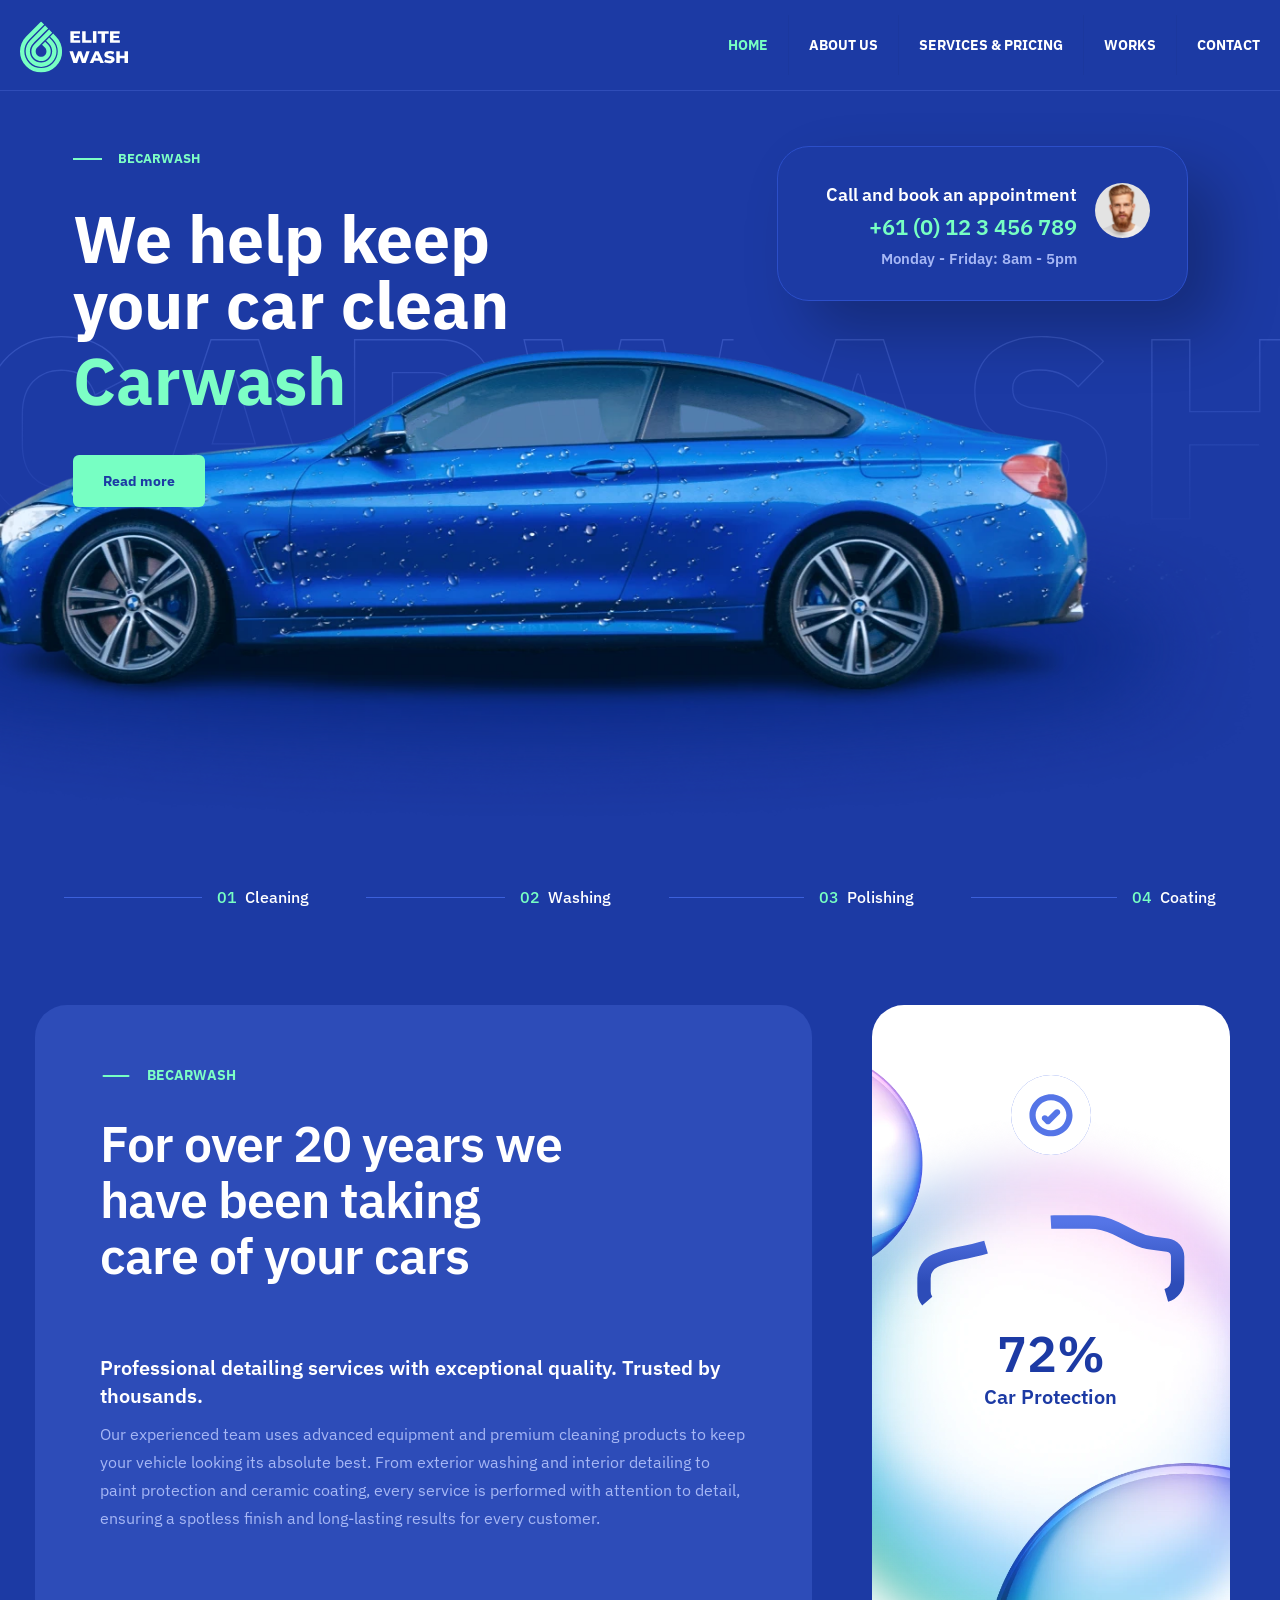
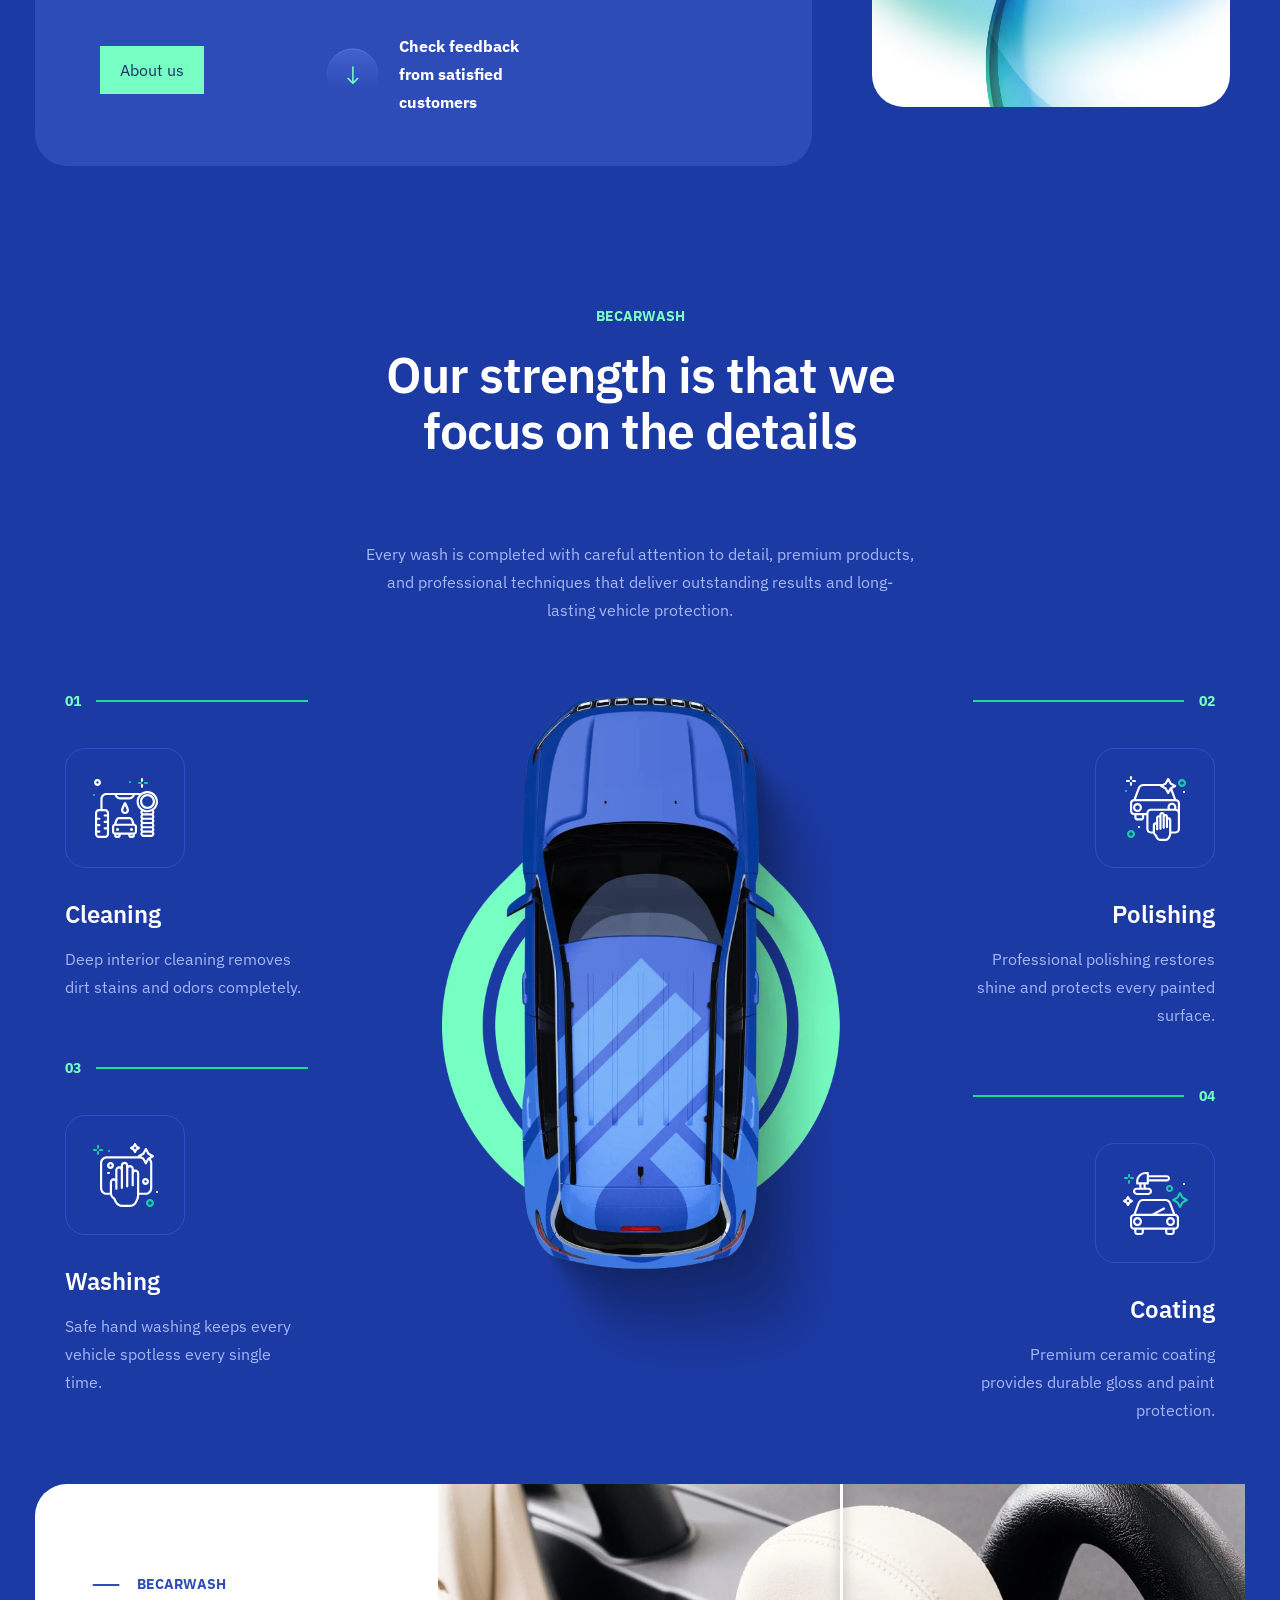
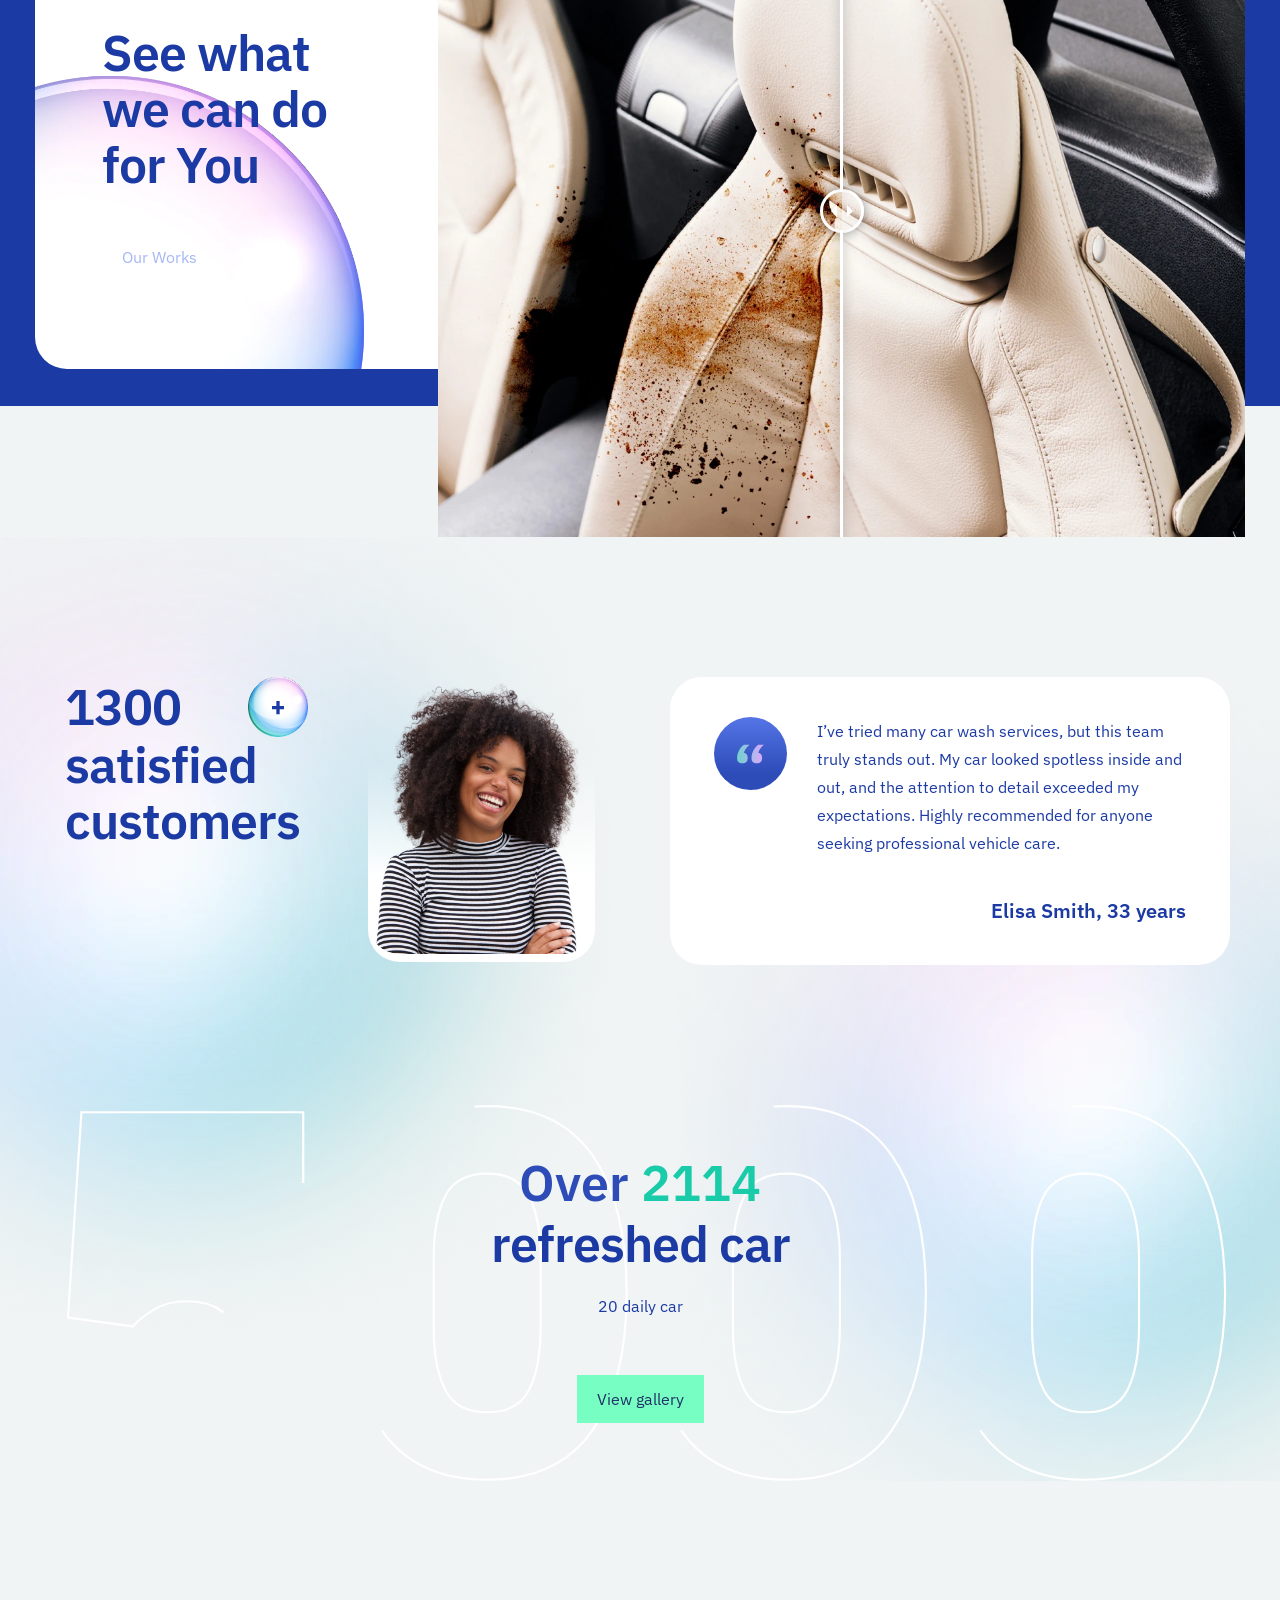
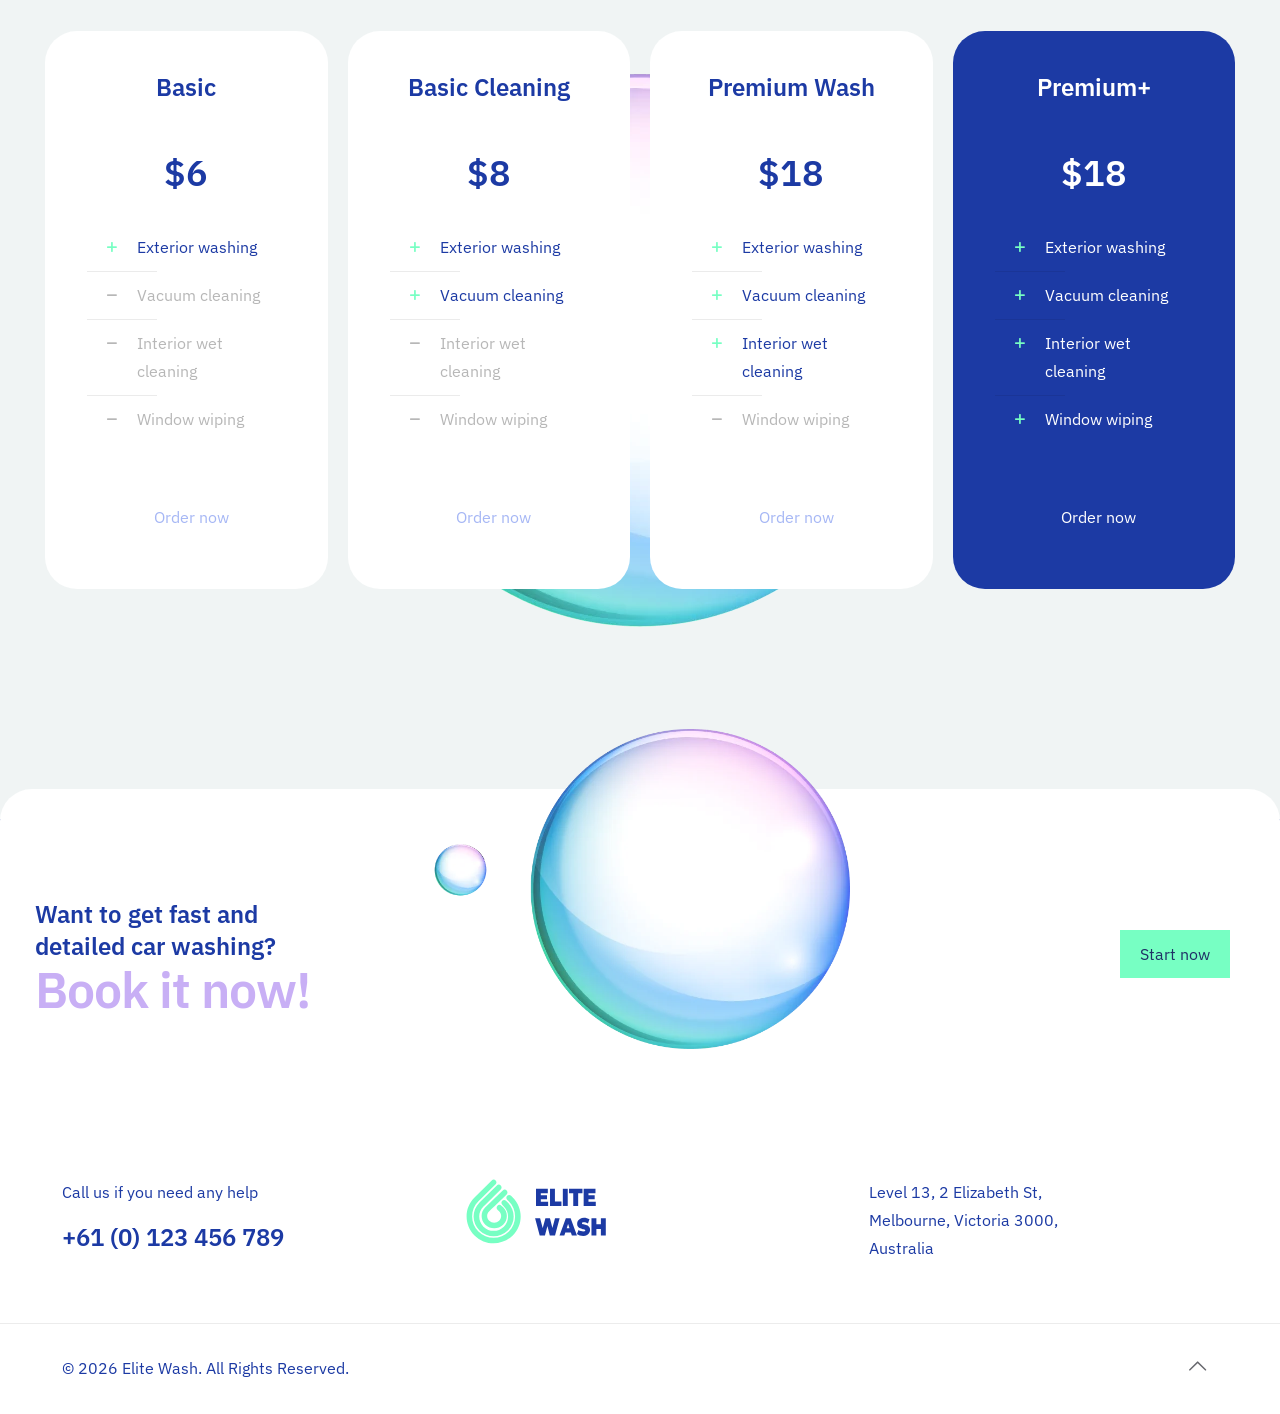
==== commit ffa902c7: "Update index.html" ====
--- a/index.html
+++ b/index.html
@@ -9,13 +9,11 @@
 	<head>
 		<!-- Basic Page Needs -->
 		<meta charset="utf-8">
-		<title>Be</title>
+		<title>EliteWash</title>
 		<meta name="description" content="">
 		<meta name="author" content="">
 		<!-- Mobile Specific Metas -->
 		<meta name="viewport" content="width=device-width, initial-scale=1, maximum-scale=1">
-		<!-- Favicons -->
-		<link rel="shortcut icon" href="content/carwash3/images/favicon.ico">
 		<!-- FONTS -->
 		<link rel='stylesheet' href='https://fonts.googleapis.com/css?family=Inter:100,200,300,400,400italic,500,600,700,700italic,900'>
 		<link rel='stylesheet' href='https://fonts.googleapis.com/css?family=Montserrat:100,200,300,400,400italic,500,600,700,700italic,900'>
@@ -780,4 +778,4 @@
 		  gtag('config', 'G-52CM7KJK0K');
 		</script>
 	</body>
-</html>+</html>
--- a/content/carwash3/css/structure.css
+++ b/content/carwash3/css/structure.css
@@ -0,0 +1,17694 @@
+@import "../../../css/mfn-icons.css";
+@import "../../../css/pretty.css";
+/* Reset & Basics */
+
+html, body, div, span, applet, object, iframe, h1, h2, h3, h4, h5, h6, p, blockquote, pre, a, abbr, acronym, address, cite, code, del, dfn, em, img, ins, kbd, q, s, samp, strike, strong, tt, var, b, u, i, center, ol, ul, li, fieldset, form, label, legend, table, caption, tbody, tfoot, thead, tr, th, td, article, aside, canvas, details, embed, figure, figcaption, footer, header, hgroup, menu, nav, output, ruby, section, summary, time, mark, audio, video {
+	margin: 0;
+	padding: 0;
+	border: 0;
+	font-size: 100%;
+	font: inherit;
+	vertical-align: baseline
+}
+article, aside, details, figcaption, figure, footer, header, hgroup, menu, nav, section {
+	display: block
+}
+body {
+	line-height: 1
+}
+ol, ul {
+	list-style: none
+}
+blockquote, q {
+	quotes: none
+}
+blockquote:before, blockquote:after, q:before, q:after {
+	content: '';
+	content: none
+}
+table {
+	border-collapse: collapse;
+	border-spacing: 0
+}
+/* Variables */
+
+body {
+	--mfn-column-gap-top: 0;
+	--mfn-column-gap-bottom: 40px;
+	--mfn-column-gap-left: 12px;
+	--mfn-column-gap-right: 12px;
+	--mfn-article-box-decoration: #000000;
+	/* podpiac pod themecolor */
+	--mfn-before-after-slider: #fff;
+	--mfn-before-after-label: rgba(0, 0, 0, 0.25);
+	--mfn-before-after-label-color: #fff;
+	--mfn-blog-slider-date-bg: #f8f8f8;
+	--mfn-blog-date-bg: #f8f8f8;
+	--mfn-contactbox-line: rgba(255, 255, 255, .2);
+	--mfn-infobox-line: rgba(255, 255, 255, .2);
+	--mfn-faq-line: rgba(0, 0, 0, .1);
+	--mfn-clients-tiles: rgba(0, 0, 0, .08);
+	--mfn-clients-tiles-hover: #0089F7;
+	--mfn-offer-thumbs-nav: #0089F7;
+	--mfn-timeline-date-bg: #f8f8f8;
+	--mfn-sliding-box-bg: #0089F7;
+	--mfn-tabs-border-width: 1px;
+	--mfn-tabs-border-color: rgba(0, 0, 0, .08);
+	--mfn-shape-divider: #000;
+	--mfn-icon-box-icon: #0089F7;
+}
+body.style-simple {
+	--mfn-contactbox-line: rgba(255, 255, 255, .1);
+	--mfn-infobox-line: rgba(255, 255, 255, .1);
+}
+/* Basic Styles */
+
+html {
+	height: 100%
+}
+body {
+	-webkit-font-smoothing: antialiased;
+	-webkit-text-size-adjust: 100%
+}
+body.mfn-body-offset-header {
+	transition: 0.3s;
+}
+/* Typography */
+
+h1, h2, h3, h4, h5, h6 {
+	margin-bottom: 15px
+}
+h1 a, h2 a, h3 a, h4 a, h5 a, h6 a {
+	font-weight: inherit
+}
+h1 a:hover, h2 a:hover, h3 a:hover, h4 a:hover, h5 a:hover, h6 a:hover {
+	text-decoration: none
+}
+p {
+	margin: 0 0 15px
+}
+em, i {
+	font-style: italic
+}
+b, strong, dt {
+	font-weight: 700
+}
+.big {
+	font-size: 110%;
+	line-height: 180%
+}
+.bypostauthor {
+	border-color: #eee
+}
+.gallery-caption {
+	display: block
+}
+/* Code Hightlighter */
+
+code, pre, q {
+	font-family: Consolas, monospace!important;
+	border: 1px solid #e8e8e8;
+	background: #fff;
+	border-radius: 3px
+}
+code, q {
+	padding: 2px 4px;
+	white-space: nowrap;
+	margin: 0 2px;
+	color: #2991d6
+}
+pre {
+	padding: 21px 15px 20px;
+	margin: 15px 0;
+	display: block;
+	line-height: 21px!important;
+	background: #fff;
+	background: -moz-linear-gradient(top, #fff 50%, #fafafa 50%);
+	background: -webkit-linear-gradient(top, #fff 50%, #fafafa 50%);
+	background: -o-linear-gradient(top, #fff 50%, #fafafa 50%);
+	background: linear-gradient(top, #fff 50%, #fafafa 50%);
+	background-size: 42px 42px;
+	white-space: pre-wrap;
+	white-space: -moz-pre-wrap;
+	white-space: -pre-wrap;
+	white-space: -o-pre-wrap
+}
+code p, pre p {
+	margin-bottom: 0!important
+}
+/* Links */
+
+a, a:visited, a:focus {
+	text-decoration: none;
+	outline: 0
+}
+a:hover {
+	text-decoration: underline
+}
+p a, p a:visited {
+	line-height: inherit
+}
+/* Images */
+
+img.scale-with-grid, .content_wrapper img {
+	max-width: 100%;
+	height: auto
+}
+#Content .is-cropped img {
+	height: inherit
+}
+.google-map img {
+	max-width: none!important
+}
+iframe {
+	max-width: 100%
+}
+.gallery .gallery-item img[src$=".svg"], .list_image img[src$=".svg"], .post-photo-wrapper img[src$=".svg"], .slider_images img[src$=".svg"] {
+	width: 100%
+}
+/* button */
+
+button::-moz-focus-inner, input::-moz-focus-inner {
+	border: 0;
+	padding: 0
+}
+.button, button, input[type="button"], input[type="reset"], input[type="submit"] {
+	display: inline-block;
+	position: relative;
+	padding: 10px 20px;
+	font-size: inherit;
+	overflow: hidden;
+	text-decoration: none!important;
+	cursor: pointer;
+	border-style: solid;
+	transition: color .1s ease-in-out, background-color .1s ease-in-out, border-color .1s ease-in-out
+}
+.button .button_icon {
+	float: left
+}
+.button.has-icon {
+	white-space: nowrap
+}
+.button.has-icon .button_label {
+	margin-left: 20px;
+	white-space: normal
+}
+.button_right .button_icon {
+	float: right
+}
+.button_right.has-icon .button_label {
+	margin: 0 20px 0 0
+}
+.action_button {
+	display: block;
+	position: relative;
+	float: left;
+	overflow: hidden;
+	padding: 10px 20px;
+	text-decoration: none!important;
+	line-height: 21px;
+	box-sizing: border-box;
+	transition: color .1s ease-in-out, background-color .1s ease-in-out, border-color .1s ease-in-out
+}
+.footer_button {
+	display: inline-block;
+	position: relative;
+	overflow: hidden;
+	width: 42px;
+	height: 42px;
+	line-height: 42px!important;
+	font-size: 20px!important;
+	margin: 0;
+	text-align: center;
+	text-decoration: none!important;
+	font-family: inherit!important;
+	transition: color .1s ease-in-out, background-color .1s ease-in-out, border-color .1s ease-in-out
+}
+/* button | default */
+
+.button-default .button, .button-default button, .button-default input[type="button"], .button-default input[type="reset"], .button-default input[type="submit"] {
+	border: none;
+	border-radius: 5px;
+	box-shadow: inset 0 0 0 1px rgba(0, 0, 0, .03), inset 0px 4px 3px -2px rgba(0, 0, 0, .07)
+}
+.button-default .button.has-icon .button_label {
+	margin-left: 40px
+}
+.button-default .button_right.has-icon .button_label {
+	margin-left: 0;
+	margin-right: 40px
+}
+.button-default .button .button_icon {
+	position: relative;
+	margin: 0 -8px
+}
+.button-default .button .button_icon:after {
+	content: "";
+	position: absolute;
+	background-color: rgba(0, 0, 0, .05);
+	display: block;
+	width: calc(100% + 100px);
+	height: calc(100% + 100px);
+	top: -50px;
+	right: -12px
+}
+.button-default .button .button_icon i {
+	color: rgba(0, 0, 0, .5)
+}
+.button-default .button_right .button_icon:after {
+	left: -12px;
+	right: 0
+}
+.button-default .button_dark .button_icon:after {
+	background-color: rgba(255, 255, 255, .05)
+}
+.button-default .button_dark .button_icon i {
+	color: rgba(255, 255, 255, .7)
+}
+.button-default .action_button, .button-default .footer_button {
+	border-radius: 5px
+}
+@media ( min-width: 768px) {
+	.button-default .button:after, .button-default button:after, .button-default .action_button:after, .button-default .footer_button:after, .button-default input[type="submit"]:after, .button-default input[type="reset"]:after, .button-default input[type="button"]:after {
+		content: "";
+		position: absolute;
+		left: 0;
+		top: 0;
+		height: 100%;
+		width: 0;
+		background: rgba(0, 0, 0, .05);
+		z-index: 1;
+		transition: width .2s ease-in-out
+	}
+	.button-default .button:hover:after, .button-default button:hover:after, .button-default .action_button:hover:after, .button-default .footer_button:hover:after, .button-default input[type="submit"]:hover:after, .button-default input[type="reset"]:hover:after, .button-default input[type="button"]:hover:after {
+		width: 100%
+	}
+}
+/* button | flat */
+
+.button-flat .button, .button-flat button, .button-flat input[type="button"], .button-flat input[type="reset"], .button-flat input[type="submit"] {
+	border: none
+}
+.button-flat .button .button_icon {
+	position: relative;
+	margin: 0 -8px
+}
+.button-flat .button:after, .button-flat button:after, .button-flat .action_button:after, .button-flat .footer_button:after, .button-flat input[type="submit"]:after, .button-flat input[type="reset"]:after, .button-flat input[type="button"]:after {
+	content: "";
+	position: absolute;
+	left: 0;
+	top: 0;
+	height: 100%;
+	width: 100%;
+	background: rgba(0, 0, 0, .05);
+	z-index: 1;
+	transition: opacity .2s ease-in-out;
+	opacity: 0
+}
+.button-flat .button:hover:after, .button-flat button:hover:after, .button-flat .action_button:hover:after, .button-flat .footer_button:hover:after, .button-flat input[type="submit"]:hover:after, .button-flat input[type="reset"]:hover:after, .button-flat input[type="button"]:hover:after {
+	opacity: 1
+}
+/* button | round */
+
+.button-round .button, .button-round button, .button-round .action_button, .button-round input[type="button"], .button-round input[type="reset"], .button-round input[type="submit"] {
+	border: none;
+	padding: 10px 35px;
+	border-radius: 50px
+}
+.button-round .button .button_icon {
+	position: relative;
+	margin: 0 -8px
+}
+.button-round .button:after, .button-round button:after, .button-round .action_button:after, .button-round input[type="submit"]:after, .button-round input[type="reset"]:after, .button-round input[type="button"]:after {
+	content: "";
+	position: absolute;
+	left: 0;
+	top: 0;
+	height: 100%;
+	width: 100%;
+	background: rgba(0, 0, 0, .05);
+	z-index: 1;
+	transition: opacity .2s ease-in-out;
+	opacity: 0
+}
+.button-round .button:hover:after, .button-round button:hover:after, .button-round .action_button:hover:after, .button-round input[type="submit"]:hover:after, .button-round input[type="reset"]:hover:after, .button-round input[type="button"]:hover:after {
+	opacity: 1
+}
+.button-round .footer_button {
+	padding: 0 15px;
+	border-radius: 50px
+}
+/* button | stroke */
+
+.button-stroke .button, .button-stroke button, .button-stroke .action_button, .button-stroke .footer_button, .button-stroke input[type="button"], .button-stroke input[type="reset"], .button-stroke input[type="submit"] {
+	background-color: transparent;
+	border-width: 2px;
+	border-style: solid;
+	border-radius: 3px;
+	transition: background-color .2s ease-in-out, color .2s ease-in-out;
+}
+.button-stroke .button .button_icon {
+	position: relative;
+	margin: 0 -8px
+}
+.button-stroke .button .button_icon i {
+	transition: color .2s ease-in-out
+}
+/* button | full width */
+
+.button.button_full_width, button.button_full_width, input[type="submit"].button_full_width, input[type="reset"].button_full_width, input[type="button"].button_full_width {
+	width: 100%;
+	box-sizing: border-box;
+	text-align: center
+}
+.button.button_full_width .button_icon {
+	float: none;
+	margin: 0;
+	background: none
+}
+.button.button_full_width .button_icon:after {
+	display: none
+}
+.button.button_full_width .button_label {
+	margin: 0 0 0 10px!important
+}
+/* button | sizes */
+
+.button.button_size_1 {
+	font-size: 95%;
+	padding-top: 7px;
+	padding-bottom: 7px
+}
+.button.button_size_3 {
+	font-size: 110%;
+	padding-top: 11px;
+	padding-bottom: 11px
+}
+.button.button_size_3 .button_label {
+	padding: 0 10px
+}
+.button.button_size_4 {
+	font-size: 120%;
+	padding-top: 15px;
+	padding-bottom: 15px
+}
+.button.button_size_4 .button_label {
+	padding: 0 15px
+}
+/* button | custom */
+
+.button-custom .button .button_label {
+	padding: 0
+}
+.button-custom .button.has-icon .button_label {
+	padding: 0;
+	margin-left: 10px
+}
+.button-custom .action_button {
+	border-style: solid;
+	padding: 12px 20px !important;
+	line-height: 14px!important;
+	top: 0
+}
+.button-custom .footer_button {
+	border-style: solid;
+	padding: 0 !important
+}
+.button-custom .button_size_1 {
+	transform: scale(0.9)
+}
+.button-custom .button_size_3 {
+	transform: scale(1.1)
+}
+.button-custom .button_size_4 {
+	transform: scale(1.2)
+}
+.button-custom .content_wrapper .button.the-icon {
+	padding-left: 10px;
+	padding-right: 10px
+}
+/* button | in the content */
+
+.content_wrapper .button, .content_wrapper button, .content_wrapper input[type="button"], .content_wrapper input[type="reset"], .content_wrapper input[type="submit"] {
+	margin: 0 10px 15px 0
+}
+/* button | colors */
+
+/* red */
+
+a.button.button_red {
+	background-color: #e7432b;
+	color: #fff
+}
+.button-stroke a.button.button_red, .button-stroke a.button.button_red .button_icon i, .button-stroke a.tp-button.red {
+	color: #e7432b;
+	border-color: #e7432b;
+	background-color: transparent
+}
+.button-stroke a:hover.button.button_red, .button-stroke a:hover.tp-button.red {
+	background-color: #e7432b;
+	color: #fff
+}
+/* blue */
+
+a.button.button_blue {
+	background-color: #2e96db;
+	color: #fff
+}
+.button-stroke a.button.button_blue, .button-stroke a.button.button_blue .button_icon i, .button-stroke a.tp-button.blue {
+	color: #2e96db;
+	border-color: #2e96db;
+	background-color: transparent
+}
+.button-stroke a:hover.button.button_blue, .button-stroke a:hover.tp-button.blue {
+	background-color: #2e96db;
+	color: #fff
+}
+/* turquoise */
+
+a.button.button_turquoise {
+	background-color: #22e387;
+	color: #fff
+}
+.button-stroke a.button.button_turquoise, .button-stroke a.button.button_turquoise .button_icon i, .button-stroke a.tp-button.turquoise {
+	color: #22e387;
+	border-color: #22e387;
+	background-color: transparent
+}
+.button-stroke a:hover.button.button_turquoise, .button-stroke a:hover.tp-button.turquoise {
+	background-color: #22e387;
+	color: #fff
+}
+/* yellow */
+
+a.button.button_yellow {
+	background-color: #face43;
+	color: #fff
+}
+.button-stroke a.button.button_yellow, .button-stroke a.button.button_yellow .button_icon i, .button-stroke a.tp-button.yellow {
+	color: #face43;
+	border-color: #face43;
+	background-color: transparent
+}
+.button-stroke a:hover.button.button_yellow, .button-stroke a:hover.tp-button.yellow {
+	background-color: #face43;
+	color: #fff
+}
+/* grey */
+
+a.button.button_grey {
+	background-color: #8f8f8f;
+	color: #fff
+}
+.button-stroke a.button.button_grey, .button-stroke a.button.button_grey .button_icon i, .button-stroke a.tp-button.grey {
+	color: #8f8f8f;
+	border-color: #8f8f8f;
+	background-color: transparent
+}
+.button-stroke a:hover.button.button_grey, .button-stroke a:hover.tp-button.grey {
+	background-color: #8f8f8f;
+	color: #fff
+}
+/* navy */
+
+a.button.button_navy {
+	background-color: #3b5982;
+	color: #fff
+}
+.button-stroke a.button.button_navy, .button-stroke a.button.button_navy .button_icon i, .button-stroke a.tp-button.navy {
+	color: #3b5982;
+	border-color: #3b5982;
+	background-color: transparent
+}
+.button-stroke a:hover.button.button_navy, .button-stroke a:hover.tp-button.navy {
+	background-color: #3b5982;
+	color: #fff
+}
+/* orange */
+
+a.button.button_orange {
+	background-color: #ff8125;
+	color: #fff
+}
+.button-stroke a.button.button_orange, .button-stroke a.button.button_orange .button_icon i, .button-stroke a.tp-button.orange {
+	color: #ff8125;
+	border-color: #ff8125;
+	background-color: transparent
+}
+.button-stroke a:hover.button.button_orange, .button-stroke a:hover.tp-button.orange {
+	background-color: #ff8125;
+	color: #fff
+}
+/* green */
+
+a.button.button_green {
+	background-color: #88be4c;
+	color: #fff
+}
+.button-stroke a.button.button_green, .button-stroke a.button.button_green .button_icon i, .button-stroke a.tp-button.green {
+	color: #88be4c;
+	border-color: #88be4c;
+	background-color: transparent
+}
+.button-stroke a:hover.button.button_green, .button-stroke a:hover.tp-button.green {
+	background-color: #88be4c;
+	color: #fff
+}
+/* Icons */
+
+@font-face {
+	font-family: 'mfn-icons';
+	src: url(../fonts/mfn/icons4cdc.html?31690507);
+	src: url(../fonts/mfn/icons4cdc.html?31690507#iefix) format("embedded-opentype"), url(../fonts/mfn/icons4cdc-2.html?31690507) format("woff"), url(../fonts/mfn/icons4cdc-3.html?31690507) format("truetype"), url(../fonts/mfn/icons4cdc-4.html?31690507#mfn) format("svg");
+	font-weight: 400;
+	font-style: normal;
+	font-display: swap
+}
+[class^="icon-"]:before, [class*=" icon-"]:before {
+	font-family: "mfn-icons";
+	font-style: normal;
+	font-weight: 400;
+	speak: none;
+	display: inline-block;
+	text-decoration: none!important;
+	width: 1em;
+	margin-right: .2em;
+	text-align: center;
+	font-variant: normal;
+	text-transform: none;
+	line-height: 1em;
+	margin-left: .2em
+}
+.icon-acrobat:before {
+	content: '\e800'
+}
+.icon-address:before {
+	content: '\e801'
+}
+.icon-adjust:before {
+	content: '\e802'
+}
+.icon-aim:before {
+	content: '\e803'
+}
+.icon-air:before {
+	content: '\e804'
+}
+.icon-alert:before {
+	content: '\e805'
+}
+.icon-amazon:before {
+	content: '\e806'
+}
+.icon-android:before {
+	content: '\e807'
+}
+.icon-angellist:before {
+	content: '\e808'
+}
+.icon-appnet:before {
+	content: '\e809'
+}
+.icon-appstore:before {
+	content: '\e80a'
+}
+.icon-archive:before {
+	content: '\e80b'
+}
+.icon-arrow-combo:before {
+	content: '\e80c'
+}
+.icon-arrows-ccw:before {
+	content: '\e80d'
+}
+.icon-attach:before {
+	content: '\e80e'
+}
+.icon-attach-line:before {
+	content: '\e80f'
+}
+.icon-attention:before {
+	content: '\e810'
+}
+.icon-back:before {
+	content: '\e811'
+}
+.icon-back-in-time:before {
+	content: '\e812'
+}
+.icon-bag:before {
+	content: '\e813'
+}
+.icon-basket:before {
+	content: '\e814'
+}
+.icon-battery:before {
+	content: '\e815'
+}
+.icon-beaker-line:before {
+	content: '\e816'
+}
+.icon-bell:before {
+	content: '\e817'
+}
+.icon-bitbucket:before {
+	content: '\e818'
+}
+.icon-bitcoin:before {
+	content: '\e819'
+}
+.icon-block:before {
+	content: '\e81a'
+}
+.icon-blogger:before {
+	content: '\e81b'
+}
+.icon-book:before {
+	content: '\e81c'
+}
+.icon-book-open:before {
+	content: '\e81d'
+}
+.icon-bookmark:before {
+	content: '\e81e'
+}
+.icon-bookmarks:before {
+	content: '\e81f'
+}
+.icon-box:before {
+	content: '\e820'
+}
+.icon-briefcase:before {
+	content: '\e821'
+}
+.icon-brush:before {
+	content: '\e822'
+}
+.icon-bucket:before {
+	content: '\e823'
+}
+.icon-buffer:before {
+	content: '\e824'
+}
+.icon-calendar:before {
+	content: '\e825'
+}
+.icon-calendar-line:before {
+	content: '\e826'
+}
+.icon-call:before {
+	content: '\e827'
+}
+.icon-camera:before {
+	content: '\e828'
+}
+.icon-camera-line:before {
+	content: '\e829'
+}
+.icon-cancel:before {
+	content: '\e82a'
+}
+.icon-cancel-circled:before {
+	content: '\e82b'
+}
+.icon-cancel-squared:before {
+	content: '\e82c'
+}
+.icon-cart:before {
+	content: '\e82d'
+}
+.icon-cc:before {
+	content: '\e82e'
+}
+.icon-cc-by:before {
+	content: '\e82f'
+}
+.icon-cc-nc:before {
+	content: '\e830'
+}
+.icon-cc-nc-eu:before {
+	content: '\e831'
+}
+.icon-cc-nc-jp:before {
+	content: '\e832'
+}
+.icon-cc-nd:before {
+	content: '\e833'
+}
+.icon-cc-pd:before {
+	content: '\e834'
+}
+.icon-cc-remix:before {
+	content: '\e835'
+}
+.icon-cc-sa:before {
+	content: '\e836'
+}
+.icon-cc-share:before {
+	content: '\e837'
+}
+.icon-cc-zero:before {
+	content: '\e838'
+}
+.icon-ccw:before {
+	content: '\e839'
+}
+.icon-cd:before {
+	content: '\e83a'
+}
+.icon-cd-line:before {
+	content: '\e83b'
+}
+.icon-chart-area:before {
+	content: '\e83c'
+}
+.icon-chart-bar:before {
+	content: '\e83d'
+}
+.icon-chart-line:before {
+	content: '\e83e'
+}
+.icon-chart-pie:before {
+	content: '\e83f'
+}
+.icon-chat:before {
+	content: '\e840'
+}
+.icon-check:before {
+	content: '\e841'
+}
+.icon-clipboard:before {
+	content: '\e842'
+}
+.icon-clock:before {
+	content: '\e843'
+}
+.icon-clock-line:before {
+	content: '\e844'
+}
+.icon-cloud:before {
+	content: '\e845'
+}
+.icon-cloud-line:before {
+	content: '\e846'
+}
+.icon-cloud-thunder:before {
+	content: '\e847'
+}
+.icon-cloudapp:before {
+	content: '\e848'
+}
+.icon-code:before {
+	content: '\e849'
+}
+.icon-cog:before {
+	content: '\e84a'
+}
+.icon-cog-line:before {
+	content: '\e84b'
+}
+.icon-comment-fa:before {
+	content: '\e84c'
+}
+.icon-comment-line:before {
+	content: '\e84d'
+}
+.icon-compass:before {
+	content: '\e84e'
+}
+.icon-credit-card:before {
+	content: '\e84f'
+}
+.icon-cup:before {
+	content: '\e850'
+}
+.icon-cup-line:before {
+	content: '\e851'
+}
+.icon-cw:before {
+	content: '\e852'
+}
+.icon-database-line:before {
+	content: '\e853'
+}
+.icon-delicious:before {
+	content: '\e854'
+}
+.icon-desktop-line:before {
+	content: '\e855'
+}
+.icon-diamond-line:before {
+	content: '\e856'
+}
+.icon-digg:before {
+	content: '\e857'
+}
+.icon-direction:before {
+	content: '\e858'
+}
+.icon-disqus:before {
+	content: '\e859'
+}
+.icon-doc:before {
+	content: '\e85a'
+}
+.icon-doc-landscape:before {
+	content: '\e85b'
+}
+.icon-doc-line:before {
+	content: '\e85c'
+}
+.icon-doc-text:before {
+	content: '\e85d'
+}
+.icon-doc-text-inv:before {
+	content: '\e85e'
+}
+.icon-docs:before {
+	content: '\e85f'
+}
+.icon-dot:before {
+	content: '\e860'
+}
+.icon-dot-2:before {
+	content: '\e861'
+}
+.icon-dot-3:before {
+	content: '\e862'
+}
+.icon-down:before {
+	content: '\e863'
+}
+.icon-down-bold:before {
+	content: '\e864'
+}
+.icon-down-circled:before {
+	content: '\e865'
+}
+.icon-down-dir:before {
+	content: '\e866'
+}
+.icon-down-open:before {
+	content: '\e867'
+}
+.icon-down-open-big:before {
+	content: '\e868'
+}
+.icon-down-open-mini:before {
+	content: '\e869'
+}
+.icon-down-thin:before {
+	content: '\e86a'
+}
+.icon-download:before {
+	content: '\e86b'
+}
+.icon-drive:before {
+	content: '\e86c'
+}
+.icon-droplet:before {
+	content: '\e86d'
+}
+.icon-drupal:before {
+	content: '\e86e'
+}
+.icon-duckduckgo:before {
+	content: '\e86f'
+}
+.icon-dwolla:before {
+	content: '\e870'
+}
+.icon-ebay:before {
+	content: '\e871'
+}
+.icon-email:before {
+	content: '\e872'
+}
+.icon-erase:before {
+	content: '\e873'
+}
+.icon-eventasaurus:before {
+	content: '\e874'
+}
+.icon-eventbrite:before {
+	content: '\e875'
+}
+.icon-eventful:before {
+	content: '\e876'
+}
+.icon-export:before {
+	content: '\e877'
+}
+.icon-eye:before {
+	content: '\e878'
+}
+.icon-eye-line:before {
+	content: '\e879'
+}
+.icon-fast-backward:before {
+	content: '\e87a'
+}
+.icon-fast-forward:before {
+	content: '\e87b'
+}
+.icon-feather:before {
+	content: '\e87c'
+}
+.icon-fire-line:before {
+	content: '\e87d'
+}
+.icon-fivehundredpx:before {
+	content: '\e87e'
+}
+.icon-flag:before {
+	content: '\e87f'
+}
+.icon-flash:before {
+	content: '\e880'
+}
+.icon-flashlight:before {
+	content: '\e881'
+}
+.icon-flight:before {
+	content: '\e882'
+}
+.icon-floppy:before {
+	content: '\e883'
+}
+.icon-flow-branch:before {
+	content: '\e884'
+}
+.icon-flow-cascade:before {
+	content: '\e885'
+}
+.icon-flow-line:before {
+	content: '\e886'
+}
+.icon-flow-parallel:before {
+	content: '\e887'
+}
+.icon-flow-tree:before {
+	content: '\e888'
+}
+.icon-folder:before {
+	content: '\e889'
+}
+.icon-food-line:before {
+	content: '\e88a'
+}
+.icon-forrst:before {
+	content: '\e88b'
+}
+.icon-forward:before {
+	content: '\e88c'
+}
+.icon-gauge:before {
+	content: '\e88d'
+}
+.icon-globe:before {
+	content: '\e88e'
+}
+.icon-globe-line:before {
+	content: '\e88f'
+}
+.icon-gmail:before {
+	content: '\e890'
+}
+.icon-googleplay:before {
+	content: '\e891'
+}
+.icon-gowalla:before {
+	content: '\e892'
+}
+.icon-graduation-cap:before {
+	content: '\e893'
+}
+.icon-graduation-cap-line:before {
+	content: '\e894'
+}
+.icon-grooveshark:before {
+	content: '\e895'
+}
+.icon-guest:before {
+	content: '\e896'
+}
+.icon-hackernews:before {
+	content: '\e897'
+}
+.icon-heart-empty-fa:before {
+	content: '\e898'
+}
+.icon-heart-fa:before {
+	content: '\e899'
+}
+.icon-heart-line:before {
+	content: '\e89a'
+}
+.icon-help:before {
+	content: '\e89b'
+}
+.icon-help-circled:before {
+	content: '\e89c'
+}
+.icon-home:before {
+	content: '\e89d'
+}
+.icon-hourglass:before {
+	content: '\e89e'
+}
+.icon-html5:before {
+	content: '\e89f'
+}
+.icon-ie:before {
+	content: '\e8a0'
+}
+.icon-inbox:before {
+	content: '\e8a1'
+}
+.icon-inbox-line:before {
+	content: '\e8a2'
+}
+.icon-infinity:before {
+	content: '\e8a3'
+}
+.icon-info:before {
+	content: '\e8a4'
+}
+.icon-info-circled:before {
+	content: '\e8a5'
+}
+.icon-install:before {
+	content: '\e8a6'
+}
+.icon-instapaper:before {
+	content: '\e8a7'
+}
+.icon-intensedebate:before {
+	content: '\e8a8'
+}
+.icon-itunes:before {
+	content: '\e8a9'
+}
+.icon-key:before {
+	content: '\e8aa'
+}
+.icon-key-line:before {
+	content: '\e8ab'
+}
+.icon-keyboard:before {
+	content: '\e8ac'
+}
+.icon-klout:before {
+	content: '\e8ad'
+}
+.icon-lamp:before {
+	content: '\e8ae'
+}
+.icon-language:before {
+	content: '\e8af'
+}
+.icon-lanyrd:before {
+	content: '\e8b0'
+}
+.icon-layout:before {
+	content: '\e8b1'
+}
+.icon-leaf:before {
+	content: '\e8b2'
+}
+.icon-left:before {
+	content: '\e8b3'
+}
+.icon-left-bold:before {
+	content: '\e8b4'
+}
+.icon-left-circled:before {
+	content: '\e8b5'
+}
+.icon-left-dir:before {
+	content: '\e8b6'
+}
+.icon-left-open:before {
+	content: '\e8b7'
+}
+.icon-left-open-big:before {
+	content: '\e8b8'
+}
+.icon-left-open-mini:before {
+	content: '\e8b9'
+}
+.icon-left-thin:before {
+	content: '\e8ba'
+}
+.icon-lego:before {
+	content: '\e8bb'
+}
+.icon-level-down:before {
+	content: '\e8bc'
+}
+.icon-level-up:before {
+	content: '\e8bd'
+}
+.icon-lifebuoy:before {
+	content: '\e8be'
+}
+.icon-light-down:before {
+	content: '\e8bf'
+}
+.icon-light-up:before {
+	content: '\e8c0'
+}
+.icon-lightbulb-line:before {
+	content: '\e8c1'
+}
+.icon-link:before {
+	content: '\e8c2'
+}
+.icon-list:before {
+	content: '\e8c3'
+}
+.icon-list-add:before {
+	content: '\e8c4'
+}
+.icon-lkdto:before {
+	content: '\e8c5'
+}
+.icon-location:before {
+	content: '\e8c6'
+}
+.icon-location-line:before {
+	content: '\e8c7'
+}
+.icon-lock:before {
+	content: '\e8c8'
+}
+.icon-lock-line:before {
+	content: '\e8c9'
+}
+.icon-lock-open:before {
+	content: '\e8ca'
+}
+.icon-login:before {
+	content: '\e8cb'
+}
+.icon-logout:before {
+	content: '\e8cc'
+}
+.icon-loop:before {
+	content: '\e8cd'
+}
+.icon-macstore:before {
+	content: '\e8ce'
+}
+.icon-magnet:before {
+	content: '\e8cf'
+}
+.icon-mail:before {
+	content: '\e8d0'
+}
+.icon-mail-line:before {
+	content: '\e8d1'
+}
+.icon-map:before {
+	content: '\e8d2'
+}
+.icon-meetup:before {
+	content: '\e8d3'
+}
+.icon-megaphone:before {
+	content: '\e8d4'
+}
+.icon-megaphone-line:before {
+	content: '\e8d5'
+}
+.icon-menu:before {
+	content: '\e8d6'
+}
+.icon-mic:before {
+	content: '\e8d7'
+}
+.icon-minus:before {
+	content: '\e8d8'
+}
+.icon-minus-circled:before {
+	content: '\e8d9'
+}
+.icon-minus-squared:before {
+	content: '\e8da'
+}
+.icon-mobile:before {
+	content: '\e8db'
+}
+.icon-mobile-line:before {
+	content: '\e8dc'
+}
+.icon-money-line:before {
+	content: '\e8dd'
+}
+.icon-monitor:before {
+	content: '\e8de'
+}
+.icon-moon:before {
+	content: '\e8df'
+}
+.icon-mouse:before {
+	content: '\e8e0'
+}
+.icon-music:before {
+	content: '\e8e1'
+}
+.icon-music-line:before {
+	content: '\e8e2'
+}
+.icon-mute:before {
+	content: '\e8e3'
+}
+.icon-myspace:before {
+	content: '\e8e4'
+}
+.icon-network:before {
+	content: '\e8e5'
+}
+.icon-newspaper:before {
+	content: '\e8e6'
+}
+.icon-ninetyninedesigns:before {
+	content: '\e8e7'
+}
+.icon-note:before {
+	content: '\e8e8'
+}
+.icon-note-beamed:before {
+	content: '\e8e9'
+}
+.icon-note-line:before {
+	content: '\e8ea'
+}
+.icon-openid:before {
+	content: '\e8eb'
+}
+.icon-opentable:before {
+	content: '\e8ec'
+}
+.icon-palette:before {
+	content: '\e8ed'
+}
+.icon-paper-plane:before {
+	content: '\e8ee'
+}
+.icon-paper-plane-line:before {
+	content: '\e8ef'
+}
+.icon-params-line:before {
+	content: '\e8f0'
+}
+.icon-pause:before {
+	content: '\e8f1'
+}
+.icon-pencil:before {
+	content: '\e8f2'
+}
+.icon-pencil-line:before {
+	content: '\e8f3'
+}
+.icon-phone:before {
+	content: '\e8f4'
+}
+.icon-photo-line:before {
+	content: '\e8f5'
+}
+.icon-picture:before {
+	content: '\e8f6'
+}
+.icon-pinboard:before {
+	content: '\e8f7'
+}
+.icon-plancast:before {
+	content: '\e8f8'
+}
+.icon-play:before {
+	content: '\e8f9'
+}
+.icon-plurk:before {
+	content: '\e8fa'
+}
+.icon-plus:before {
+	content: '\e8fb'
+}
+.icon-plus-circled:before {
+	content: '\e8fc'
+}
+.icon-plus-squared:before {
+	content: '\e8fd'
+}
+.icon-pocket:before {
+	content: '\e8fe'
+}
+.icon-podcast:before {
+	content: '\e8ff'
+}
+.icon-popup:before {
+	content: '\e900'
+}
+.icon-posterous:before {
+	content: '\e901'
+}
+.icon-print:before {
+	content: '\e902'
+}
+.icon-progress-0:before {
+	content: '\e903'
+}
+.icon-progress-1:before {
+	content: '\e904'
+}
+.icon-progress-2:before {
+	content: '\e905'
+}
+.icon-progress-3:before {
+	content: '\e906'
+}
+.icon-publish:before {
+	content: '\e907'
+}
+.icon-quora:before {
+	content: '\e908'
+}
+.icon-quote:before {
+	content: '\e909'
+}
+.icon-record:before {
+	content: '\e90a'
+}
+.icon-reddit:before {
+	content: '\e90b'
+}
+.icon-reply:before {
+	content: '\e90c'
+}
+.icon-reply-all:before {
+	content: '\e90d'
+}
+.icon-resize-full:before {
+	content: '\e90e'
+}
+.icon-resize-small:before {
+	content: '\e90f'
+}
+.icon-retweet:before {
+	content: '\e910'
+}
+.icon-right:before {
+	content: '\e911'
+}
+.icon-right-bold:before {
+	content: '\e912'
+}
+.icon-right-circled:before {
+	content: '\e913'
+}
+.icon-right-dir:before {
+	content: '\e914'
+}
+.icon-right-open:before {
+	content: '\e915'
+}
+.icon-right-open-big:before {
+	content: '\e916'
+}
+.icon-right-open-mini:before {
+	content: '\e917'
+}
+.icon-right-thin:before {
+	content: '\e918'
+}
+.icon-rocket:before {
+	content: '\e919'
+}
+.icon-rss:before {
+	content: '\e91a'
+}
+.icon-search:before {
+	content: '\e91b'
+}
+.icon-search-line:before {
+	content: '\e91c'
+}
+.icon-share:before {
+	content: '\e91d'
+}
+.icon-shareable:before {
+	content: '\e91e'
+}
+.icon-shop-line:before {
+	content: '\e91f'
+}
+.icon-shuffle:before {
+	content: '\e920'
+}
+.icon-signal:before {
+	content: '\e921'
+}
+.icon-smashmag:before {
+	content: '\e922'
+}
+.icon-songkick:before {
+	content: '\e923'
+}
+.icon-sound:before {
+	content: '\e924'
+}
+.icon-sound-line:before {
+	content: '\e925'
+}
+.icon-stackoverflow:before {
+	content: '\e926'
+}
+.icon-star:before {
+	content: '\e927'
+}
+.icon-star-empty:before {
+	content: '\e928'
+}
+.icon-star-line:before {
+	content: '\e929'
+}
+.icon-statusnet:before {
+	content: '\e92a'
+}
+.icon-stop:before {
+	content: '\e92b'
+}
+.icon-suitcase:before {
+	content: '\e92c'
+}
+.icon-switch:before {
+	content: '\e92d'
+}
+.icon-t-shirt-line:before {
+	content: '\e92e'
+}
+.icon-tag:before {
+	content: '\e92f'
+}
+.icon-tag-line:before {
+	content: '\e930'
+}
+.icon-tape:before {
+	content: '\e931'
+}
+.icon-target:before {
+	content: '\e932'
+}
+.icon-thermometer:before {
+	content: '\e933'
+}
+.icon-thumbs-up:before {
+	content: '\e934'
+}
+.icon-thumbs-down:before {
+	content: '\e935'
+}
+.icon-thumbs-up-line:before {
+	content: '\e936'
+}
+.icon-ticket:before {
+	content: '\e937'
+}
+.icon-to-end:before {
+	content: '\e938'
+}
+.icon-to-start:before {
+	content: '\e939'
+}
+.icon-tools:before {
+	content: '\e93a'
+}
+.icon-traffic-cone:before {
+	content: '\e93b'
+}
+.icon-trash:before {
+	content: '\e93c'
+}
+.icon-trash-line:before {
+	content: '\e93d'
+}
+.icon-trophy:before {
+	content: '\e93e'
+}
+.icon-truck-line:before {
+	content: '\e93f'
+}
+.icon-tv-line:before {
+	content: '\e940'
+}
+.icon-up:before {
+	content: '\e941'
+}
+.icon-up-bold:before {
+	content: '\e942'
+}
+.icon-up-circled:before {
+	content: '\e943'
+}
+.icon-up-dir:before {
+	content: '\e944'
+}
+.icon-up-open:before {
+	content: '\e945'
+}
+.icon-up-open-big:before {
+	content: '\e946'
+}
+.icon-up-open-mini:before {
+	content: '\e947'
+}
+.icon-up-thin:before {
+	content: '\e948'
+}
+.icon-upload:before {
+	content: '\e949'
+}
+.icon-upload-cloud:before {
+	content: '\e94a'
+}
+.icon-user:before {
+	content: '\e94b'
+}
+.icon-user-add:before {
+	content: '\e94c'
+}
+.icon-user-line:before {
+	content: '\e94d'
+}
+.icon-users:before {
+	content: '\e94e'
+}
+.icon-vcard:before {
+	content: '\e94f'
+}
+.icon-viadeo:before {
+	content: '\e950'
+}
+.icon-video:before {
+	content: '\e951'
+}
+.icon-videocam-line:before {
+	content: '\e952'
+}
+.icon-vk:before {
+	content: '\e953'
+}
+.icon-volume:before {
+	content: '\e954'
+}
+.icon-w3c:before {
+	content: '\e955'
+}
+.icon-wallet-line:before {
+	content: '\e956'
+}
+.icon-water:before {
+	content: '\e957'
+}
+.icon-weibo:before {
+	content: '\e958'
+}
+.icon-wikipedia:before {
+	content: '\e959'
+}
+.icon-window:before {
+	content: '\e95a'
+}
+.icon-wordpress:before {
+	content: '\e95b'
+}
+.icon-xing:before {
+	content: '\e95c'
+}
+.icon-yahoo:before {
+	content: '\e95d'
+}
+.icon-yelp:before {
+	content: '\e95e'
+}
+.icon-youtube:before {
+	content: '\e95f'
+}
+.icon-menu-fine:before {
+	content: '\e960'
+}
+.icon-bag-fine:before {
+	content: '\e961'
+}
+.icon-search-fine:before {
+	content: '\e962'
+}
+.icon-cancel-fine:before {
+	content: '\e963'
+}
+.icon-plus-fine:before {
+	content: '\e964'
+}
+.icon-minus-fine:before {
+	content: '\e965'
+}
+.icon-gplus-circled:before {
+	content: '\f059'
+}
+.icon-github-circled:before {
+	content: '\f09b'
+}
+.icon-gplus:before {
+	content: '\f0d5'
+}
+.icon-comment-empty-fa:before {
+	content: '\f0e5'
+}
+.icon-instagram:before {
+	content: '\f16d'
+}
+.icon-tumblr:before {
+	content: '\f173'
+}
+.icon-windows:before {
+	content: '\f17a'
+}
+.icon-foursquare:before {
+	content: '\f180'
+}
+.icon-google:before {
+	content: '\f1a0'
+}
+.icon-behance:before {
+	content: '\f1b4'
+}
+.icon-steam:before {
+	content: '\f1b6'
+}
+.icon-spotify:before {
+	content: '\f1bc'
+}
+.icon-database:before {
+	content: '\f1c0'
+}
+.icon-qq:before {
+	content: '\f1d6'
+}
+.icon-paypal:before {
+	content: '\f1ed'
+}
+.icon-stripe:before {
+	content: '\f1f5'
+}
+.icon-whatsapp:before {
+	content: '\f232'
+}
+.icon-medium:before {
+	content: '\f23a'
+}
+.icon-tripadvisor:before {
+	content: '\f262'
+}
+.icon-chrome:before {
+	content: '\f268'
+}
+.icon-scribd:before {
+	content: '\f28a'
+}
+.icon-github:before {
+	content: '\f300'
+}
+.icon-flickr:before {
+	content: '\f303'
+}
+.icon-flickr-circled:before {
+	content: '\f304'
+}
+.icon-vimeo:before {
+	content: '\f306'
+}
+.icon-vimeo-circled:before {
+	content: '\f307'
+}
+.icon-twitter:before {
+	content: '\f309'
+}
+.icon-twitter-circled:before {
+	content: '\f30a'
+}
+.icon-facebook:before {
+	content: '\f30c'
+}
+.icon-facebook-circled:before {
+	content: '\f30d'
+}
+.icon-facebook-squared:before {
+	content: '\f30e'
+}
+.icon-pinterest:before {
+	content: '\f312'
+}
+.icon-pinterest-circled:before {
+	content: '\f313'
+}
+.icon-tumblr-circled:before {
+	content: '\f316'
+}
+.icon-linkedin:before {
+	content: '\f318'
+}
+.icon-linkedin-circled:before {
+	content: '\f319'
+}
+.icon-dribbble:before {
+	content: '\f31b'
+}
+.icon-dribbble-circled:before {
+	content: '\f31c'
+}
+.icon-stumbleupon:before {
+	content: '\f31e'
+}
+.icon-stumbleupon-circled:before {
+	content: '\f31f'
+}
+.icon-lastfm:before {
+	content: '\f321'
+}
+.icon-lastfm-circled:before {
+	content: '\f322'
+}
+.icon-rdio:before {
+	content: '\f324'
+}
+.icon-rdio-circled:before {
+	content: '\f325'
+}
+.icon-spotify-circled:before {
+	content: '\f328'
+}
+.icon-dropbox:before {
+	content: '\f330'
+}
+.icon-evernote:before {
+	content: '\f333'
+}
+.icon-flattr:before {
+	content: '\f336'
+}
+.icon-skype:before {
+	content: '\f339'
+}
+.icon-skype-circled:before {
+	content: '\f33a'
+}
+.icon-renren:before {
+	content: '\f33c'
+}
+.icon-sina-weibo:before {
+	content: '\f33f'
+}
+.icon-picasa:before {
+	content: '\f345'
+}
+.icon-soundcloud:before {
+	content: '\f348'
+}
+.icon-mixi:before {
+	content: '\f34b'
+}
+.icon-google-circles:before {
+	content: '\f351'
+}
+.icon-vkontakte:before {
+	content: '\f354'
+}
+.icon-smashing:before {
+	content: '\f357'
+}
+.icon-db-shape:before {
+	content: '\f600'
+}
+.icon-sweden:before {
+	content: '\f601'
+}
+.icon-logo-db:before {
+	content: '\f603'
+}
+.icon-houzz:before {
+	content: '\f27c'
+}
+.icon-snapchat:before {
+	content: '\f2ac'
+}
+/* Admin bar Live Builder link */
+
+#wp-admin-bar-mfn-live-builder .ab-item:before {
+	content: "";
+	background-image: url(../muffin-options/svg/be-mono.html)!important;
+	background-size: 17px;
+	background-repeat: no-repeat;
+	background-position: left center;
+	height: 100%;
+	padding: 0 0 0 17px
+}
+/* bbPress */
+
+.bbpress #Subheader .title {
+	width: 60%
+}
+.bbpress #Subheader ul.breadcrumbs {
+	width: 40%
+}
+.bbpress #Subheader ul.breadcrumbs .bbp-breadcrumb-current {
+	margin: 0
+}
+.bbpress #bbpress-forums div.bbp-search-form {
+	float: none;
+	width: 100%;
+	margin-bottom: 20px
+}
+.bbpress #bbpress-forums #subscription-toggle {
+	color: #ffffff
+}
+.bbpress #bbpress-forums #bbp-search-form #bbp_search {
+	width: 100%;
+	margin: 0
+}
+.bbpress #bbpress-forums div.bbp-topic-tags {
+	clear: both;
+	margin-bottom: 20px
+}
+.bbpress #bbpress-forums div.bbp-topic-tags p {
+	margin: 0
+}
+.bbpress .widget_display_search .screen-reader-text {
+	display: none
+}
+.bbpress .widget_display_search #bbp_search {
+	margin: 0
+}
+.bbpress .bbp_widget_login .bbp-logged-in h4 {
+	font-size: 14px;
+	font-weight: 400
+}
+.bbpress .bbp_widget_login .bbp-logged-in a.button {
+	margin: 0
+}
+.bbpress .widget_display_views ul, .bbpress .widget_display_forums ul {
+	list-style-type: square;
+	padding: 0 0 0 30px
+}
+.bbpress .widget_display_views ul li a, .bbpress .widget_display_forums ul li a {
+	display: block;
+	padding: 4px 0 7px 4px
+}
+/* BuddyPress */
+
+#buddypress {
+	margin-bottom: 40px
+}
+#buddypress #whats-new-options {
+	height: auto!important;
+	overflow: visible!important
+}
+#buddypress div.dir-search {
+	margin: 0
+}
+#buddypress #search-members-form>* {
+	float: left
+}
+#buddypress div.dir-search input[type="text"], #buddypress li.groups-members-search input[type="text"] {
+	padding: 2px 3px;
+	font-size: 100%;
+	margin-right: 5px;
+	font-weight: 400
+}
+#buddypress div#subnav.item-list-tabs ul li>* {
+	float: left
+}
+#buddypress div#subnav.item-list-tabs ul li label {
+	margin: 10px 5px 0 0;
+	font-weight: 400
+}
+#buddypress div#item-header div#item-meta {
+	font-size: 100%
+}
+#buddypress #message-recipients .highlight {
+	background: none;
+	color: inherit
+}
+#buddypress #message-recipients .button {
+	display: inline
+}
+/* Contact Form 7 */
+
+.wpcf7::after {
+	clear: both;
+	content: "";
+	display: block
+}
+.wpcf7-form .column {
+	padding: 0 10px 10px
+}
+.wpcf7-mail-sent-ok {
+	border: none!important;
+	margin: 25px 0 0!important;
+	padding: 7px!important;
+	background: #7DCC68!important;
+	color: #fff;
+	text-align: center;
+	float: left;
+	width: 98%;
+	box-sizing: border-box;
+	margin: 0 1%!important;
+}
+.wpcf7-mail-sent-ng {
+	border: none!important;
+	margin: 25px 0 0!important;
+	padding: 7px!important;
+	background: #fb5455!important;
+	color: #fff;
+	text-align: center;
+	float: left;
+	width: 98%;
+	box-sizing: border-box;
+	margin: 0 1%!important;
+}
+.cf7p-message .wpcf7-validation-errors {
+	border: none!important;
+	margin: 25px 0 0!important;
+	padding: 7px!important;
+	background: #fb5455!important;
+	color: #fff;
+	text-align: center;
+	float: left;
+	width: 98%;
+	box-sizing: border-box;
+	margin: 0 1%!important;
+}
+body:not(.cf7p-message) .wpcf7-validation-errors {
+	border: none!important;
+	display: none!important
+}
+body:not(.cf7p-message) .wpcf7-not-valid-tip {
+	position: absolute!important;
+	left: -50px!important;
+	top: 0!important;
+	width: 44px!important;
+	height: 44px!important;
+	padding: 0!important;
+	background-color: #ed3b2e;
+	text-indent: -9999px!important;
+	padding: 0;
+	border: none!important
+}
+body:not(.cf7p-message) .wpcf7-not-valid-tip:after {
+	content: '\e82a';
+	font-family: "mfn-icons";
+	position: absolute;
+	left: 18px;
+	top: 11px;
+	font-size: 20px;
+	color: #fff;
+	text-indent: 0
+}
+body:not(.cf7p-message) .wpcf7-not-valid-tip:before {
+	content: '';
+	position: absolute;
+	right: -5px;
+	top: 16px;
+	background-color: #ed3b2e;
+	width: 11px;
+	height: 11px;
+	transform: rotate(45deg)
+}
+.wpcf7-captchar {
+	margin-bottom: 0
+}
+span.wpcf7-form-control-wrap {
+	width: 100%;
+	position: relative!important;
+	display: inline-block;
+	margin-bottom: 3px
+}
+span.wpcf7-form-control-wrap .wpcf7-date, span.wpcf7-form-control-wrap .wpcf7-quiz, span.wpcf7-form-control-wrap .wpcf7-number, span.wpcf7-form-control-wrap .wpcf7-select, span.wpcf7-form-control-wrap .wpcf7-text, span.wpcf7-form-control-wrap .wpcf7-textarea {
+	width: 100%;
+	box-sizing: border-box;
+	margin-bottom: 0
+}
+.wpcf7 input[type="submit"] {
+	font-size: inherit;
+	margin-bottom: 0!important;
+	-webkit-appearance: none;
+	-moz-appearance: none;
+	appearance: none
+}
+.wpcf7 form .wpcf7-response-output {
+	border: none;
+	margin-top: 0
+}
+/* Contact Form 7 | Popup */
+
+#popup_contact {
+	position: fixed;
+	right: 20px;
+	bottom: 20px;
+	z-index: 9001
+}
+#popup_contact .popup_contact_wrapper {
+	width: 250px;
+	padding: 20px;
+	background: #fbfbfb;
+	position: absolute;
+	bottom: 65px;
+	right: 0;
+	display: none
+}
+#popup_contact.focus .popup_contact_wrapper {
+	display: block
+}
+#popup_contact .popup_contact_wrapper span.arrow {
+	position: absolute;
+	right: 15px;
+	bottom: -8px;
+	margin: 0 auto;
+	width: 0;
+	height: 0;
+	display: block;
+	border-top: 8px solid #fbfbfb;
+	border-right: 8px solid transparent;
+	border-left: 8px solid transparent
+}
+#popup_contact .popup_contact_wrapper form input[type="text"], #popup_contact .popup_contact_wrapper form input[type="email"], #popup_contact .popup_contact_wrapper form textarea {
+	background: #fff;
+	margin-bottom: 10px
+}
+#popup_contact .popup_contact_wrapper form textarea {
+	resize: vertical;
+	min-height: 100px
+}
+#popup_contact .popup_contact_wrapper form input[type="submit"] {
+	margin: 0;
+	float: right
+}
+#popup_contact .wpcf7-form.invalid>p:after {
+	display: block
+}
+#popup_contact .wpcf7-form-control-wrap {
+	display: inline-block;
+	margin-right: 0;
+	width: 100%
+}
+#popup_contact div.wpcf7 img.ajax-loader {
+	margin-top: 10px
+}
+#popup_contact .footer_button {
+	position: absolute;
+	bottom: 0;
+	right: 0
+}
+/* Easy Digital Downloads */
+
+.edd_downloads_list .edd_download_inner {
+	background: #fff;
+	margin: 0 4% 20px;
+	padding: 0 15px 20px
+}
+.edd_downloads_list .edd_download_inner .edd_download_image {
+	margin: 0 -15px
+}
+.edd_downloads_list .edd_download_inner .edd_download_title {
+	padding-top: 15px
+}
+.edd_downloads_list .edd_download_inner .edd_download_buy_button .edd_purchase_submit_wrapper {
+	text-align: right
+}
+.edd_downloads_list .edd_download_inner .edd_download_buy_button .edd_purchase_submit_wrapper .edd-cart-added-alert {
+	position: static;
+	margin-top: 15px
+}
+.edd_downloads_list .edd_download_inner .edd_download_buy_button a.button {
+	margin: 0
+}
+.edd_download_image {
+	border-style: solid;
+	border-width: 8px;
+	box-sizing: border-box;
+	display: block;
+	line-height: 0;
+	max-width: calc(100% + 30px);
+	position: relative
+}
+.edd_download_image:after {
+	content: "";
+	display: block;
+	width: 100%;
+	height: 100%;
+	position: absolute;
+	left: 0;
+	top: 0
+}
+#edd_checkout_cart th, #edd_checkout_cart td {
+	text-align: left;
+	border-width: 1px;
+	border-style: solid;
+	border-color: inherit;
+	padding: 10px
+}
+#edd_checkout_cart .edd_cart_header_row th {
+	font-weight: 700;
+	background: #f9f9f9;
+	box-shadow: inset 0px 4px 3px -2px rgba(0, 0, 0, .04);
+	padding: 10px
+}
+#edd_checkout_cart .edd_cart_tax_row th, #edd_checkout_cart .edd_cart_discount_row th {
+	background: inherit
+}
+#edd_checkout_cart tr:hover td a {
+	color: inherit
+}
+table#edd_purchase_receipt, table#edd_purchase_receipt_products {
+	margin-bottom: 40px
+}
+#edd_checkout_form_wrap label, #edd_checkout_form_wrap span.edd-description {
+	font-size: 100%
+}
+#edd_checkout_form_wrap span.edd-description {
+	margin-bottom: 10px
+}
+#edd_checkout_form_wrap input[type="text"], #edd_checkout_form_wrap input[type="email"], #edd_checkout_form_wrap input[type="password"], #edd_checkout_form_wrap textarea {
+	padding: 10px
+}
+.edd-submit, #edd-purchase-button, input[type="submit"].edd-submit {
+	padding: 11px 20px;
+	font-size: 100%;
+	font-weight: 400;
+	border: inherit
+}
+#edd_checkout_form_wrap #edd-login-account-wrap, #edd_checkout_form_wrap #edd-new-account-wrap, #edd_checkout_form_wrap #edd_final_total_wrap, #edd_checkout_form_wrap #edd_show_discount, #edd_checkout_form_wrap .edd-cart-adjustment {
+	background: #fafafa none repeat scroll 0 0;
+	color: #444;
+	padding: 14px 20px
+}
+/* Google Map */
+
+.gm-style button {
+	border-radius: 0;
+	box-shadow: unset
+}
+/* Gravity Forms */
+
+.gform_wrapper label {
+	font-weight: 400;
+	margin: .188em 0 .75em
+}
+.gform_wrapper .top_label .gfield_label {
+	font-weight: 700
+}
+.gform_wrapper input, .gform_wrapper select {
+	margin: 0
+}
+.gform_wrapper input[type="checkbox"], .gform_wrapper input[type="radio"] {
+	margin-left: 3px
+}
+.gform_wrapper div.validation_error {
+	border: none!important;
+	border-radius: 5px;
+	margin-bottom: 30px;
+	padding: 20px!important;
+	box-sizing: border-box;
+	background: #fb5455;
+	color: #fff!important;
+	font-weight: 400!important;
+	font-size: inherit!important
+}
+.gform_wrapper li.gfield.gfield_error, .gform_wrapper li.gfield.gfield_error.gfield_contains_required.gfield_creditcard_warning {
+	border: none!important
+}
+.gform_wrapper .button::after {
+	content: unset
+}
+.gform_confirmation_wrapper .gform_confirmation_message {
+	border-radius: 5px;
+	margin-bottom: 30px;
+	padding: 20px;
+	background: #80B736;
+	color: #fff
+}
+table.gsurvey-likert td input {
+	position: static
+}
+table.gsurvey-likert td.gsurvey-likert-choice {
+	background-image: unset
+}
+/* Iubenda */
+
+#iubenda-cs-banner .iubenda-cs-opt-group button:after {
+	content: unset;
+}
+/* Mailchimp */
+
+#mc_embed_signup .clear {
+	height: auto;
+	overflow: visible;
+	visibility: visible
+}
+.mc4wp-form p>input {
+	float: left;
+	margin: 0 3px
+}
+/* Magnific Popup */
+
+.mfp-bg {
+	top: 0;
+	left: 0;
+	width: 100%;
+	height: 100%;
+	z-index: 9042;
+	overflow: hidden;
+	position: fixed;
+	background: #0b0b0b;
+	opacity: .8
+}
+.mfp-wrap {
+	top: 0;
+	left: 0;
+	width: 100%;
+	height: 100%;
+	z-index: 9043;
+	position: fixed;
+	outline: none!important;
+	-webkit-backface-visibility: hidden
+}
+.mfp-container {
+	text-align: center;
+	position: absolute;
+	width: 100%;
+	height: 100%;
+	left: 0;
+	top: 0;
+	padding: 0 8px;
+	box-sizing: border-box
+}
+.mfp-container:before {
+	content: '';
+	display: inline-block;
+	height: 100%;
+	vertical-align: middle
+}
+.mfp-align-top .mfp-container:before {
+	display: none
+}
+.mfp-content {
+	position: relative;
+	display: inline-block;
+	vertical-align: middle;
+	margin: 0 auto;
+	text-align: left;
+	z-index: 9045
+}
+.-holder .mfp-content, .mfp-ajax-holder .mfp-content {
+	width: 100%;
+	cursor: auto
+}
+.mfp-ajax-cur {
+	cursor: progress
+}
+.mfp-zoom-out-cur, .mfp-zoom-out-cur .mfp-image-holder .mfp-close {
+	cursor: -moz-zoom-out;
+	cursor: -webkit-zoom-out;
+	cursor: zoom-out
+}
+.mfp-zoom {
+	cursor: pointer;
+	cursor: -webkit-zoom-in;
+	cursor: -moz-zoom-in;
+	cursor: zoom-in
+}
+.mfp-auto-cursor .mfp-content {
+	cursor: auto
+}
+.mfp-close, .mfp-arrow, .mfp-preloader, .mfp-counter {
+	-webkit-user-select: none;
+	-moz-user-select: none;
+	user-select: none;
+	background: none!important
+}
+.mfp-loading.mfp-figure {
+	display: none
+}
+.mfp-hide {
+	display: none!important
+}
+.mfp-preloader {
+	color: #CCC;
+	position: absolute;
+	top: 50%;
+	width: auto;
+	text-align: center;
+	margin-top: -.8em;
+	left: 8px;
+	right: 8px;
+	z-index: 9044
+}
+.mfp-preloader a {
+	color: #CCC
+}
+.mfp-preloader a:hover {
+	color: #FFF
+}
+.mfp-s-ready .mfp-preloader {
+	display: none
+}
+.mfp-s-error .mfp-content {
+	display: none
+}
+button.mfp-close, button.mfp-arrow {
+	overflow: visible;
+	cursor: pointer;
+	background: transparent;
+	border: 0;
+	-webkit-appearance: none;
+	display: block;
+	outline: none;
+	padding: 0;
+	z-index: 9046;
+	box-shadow: none;
+	touch-action: manipulation
+}
+button::-moz-focus-inner {
+	padding: 0;
+	border: 0
+}
+.mfp-close {
+	width: 44px;
+	height: 44px;
+	line-height: 44px;
+	position: absolute;
+	right: 0;
+	top: 0;
+	text-decoration: none;
+	text-align: center;
+	opacity: .65;
+	padding: 0 0 18px 10px;
+	color: #FFF;
+	font-style: normal;
+	font-size: 28px;
+	font-family: Arial, Baskerville, monospace
+}
+.mfp-close:hover, .mfp-close:focus {
+	opacity: 1
+}
+.mfp-close:active {
+	top: 1px
+}
+.mfp-close-btn-in .mfp-close {
+	font-size: 26px;
+	padding: 0;
+	color: #333
+}
+.mfp-image-holder .mfp-close, .mfp-iframe-holder .mfp-close {
+	color: #FFF;
+	right: -6px;
+	text-align: right;
+	padding-right: 6px;
+	width: 100%
+}
+.mfp-counter {
+	position: absolute;
+	top: 0;
+	right: 0;
+	color: #CCC;
+	font-size: 12px;
+	line-height: 18px;
+	white-space: nowrap
+}
+.mfp-arrow {
+	position: absolute;
+	opacity: .65;
+	margin: 0;
+	top: 50%;
+	margin-top: -55px;
+	padding: 0;
+	width: 90px;
+	height: 110px;
+	-webkit-tap-highlight-color: transparent
+}
+.mfp-arrow:active {
+	margin-top: -54px
+}
+.mfp-arrow:hover, .mfp-arrow:focus {
+	opacity: 1
+}
+.mfp-arrow:before, .mfp-arrow:after {
+	content: ''!important;
+	display: block!important;
+	width: 0;
+	height: 0;
+	position: absolute;
+	left: 0;
+	top: 0;
+	margin-top: 35px;
+	margin-left: 35px;
+	border: medium inset transparent;
+	background: none
+}
+.mfp-arrow:after {
+	border-top-width: 13px;
+	border-bottom-width: 13px;
+	top: 8px
+}
+.mfp-arrow:before {
+	border-top-width: 21px;
+	border-bottom-width: 21px;
+	opacity: .7
+}
+.mfp-arrow-left {
+	left: 0
+}
+.mfp-arrow-left:after {
+	border-right: 17px solid #FFF;
+	margin-left: 31px
+}
+.mfp-arrow-left:before {
+	margin-left: 25px;
+	border-right: 27px solid #3F3F3F
+}
+.mfp-arrow-right {
+	right: 0
+}
+.mfp-arrow-right:after {
+	border-left: 17px solid #FFF;
+	margin-left: 39px
+}
+.mfp-arrow-right:before {
+	border-left: 27px solid #3F3F3F
+}
+.mfp-iframe-holder {
+	padding-top: 40px;
+	padding-bottom: 40px
+}
+.mfp-iframe-holder .mfp-content {
+	line-height: 0;
+	width: 100%;
+	max-width: 900px
+}
+.mfp-iframe-holder .mfp-close {
+	top: -40px
+}
+.mfp-iframe-scaler {
+	width: 100%;
+	height: 0;
+	overflow: hidden;
+	padding-top: 56.25%
+}
+.mfp-iframe-scaler iframe {
+	position: absolute;
+	display: block;
+	top: 0;
+	left: 0;
+	width: 100%;
+	height: 100%;
+	box-shadow: 0 0 8px rgba(0, 0, 0, 0.6);
+	background: #000
+}
+img.mfp-img {
+	width: auto;
+	max-width: 100%;
+	height: auto;
+	display: block;
+	line-height: 0;
+	box-sizing: border-box;
+	padding: 40px 0;
+	margin: 0 auto
+}
+.mfp-figure {
+	line-height: 0
+}
+.mfp-figure:after {
+	content: '';
+	position: absolute;
+	left: 0;
+	top: 40px;
+	bottom: 40px;
+	display: block;
+	right: 0;
+	width: auto;
+	height: auto;
+	z-index: -1;
+	box-shadow: 0 0 8px rgba(0, 0, 0, 0.6);
+	background: #444
+}
+.mfp-figure small {
+	color: #BDBDBD;
+	display: block;
+	font-size: 12px;
+	line-height: 14px
+}
+.mfp-figure figure {
+	margin: 0
+}
+.mfp-bottom-bar {
+	margin-top: -36px;
+	position: absolute;
+	top: 100%;
+	left: 0;
+	width: 100%;
+	cursor: auto
+}
+.mfp-title {
+	text-align: left;
+	line-height: 18px;
+	color: #F3F3F3;
+	word-wrap: break-word;
+	padding-right: 36px
+}
+.mfp-image-holder .mfp-content {
+	max-width: 100%
+}
+.mfp-gallery .mfp-image-holder .mfp-figure {
+	cursor: pointer
+}
+.mfp-wrap button:after {
+	width: 0!important;
+	height: 0!important;
+	background: none!important
+}
+.button-flat .mfp-arrow:after, .button-round .mfp-arrow:after {
+	top: 8px;
+	opacity: 1
+}
+.button-stroke .mfp-close {
+	color: #fff!important
+}
+.button-stroke .mfp-close:hover {
+	background: none!important
+}
+.button-stroke .mfp-arrow:hover {
+	background: none!important
+}
+.mfp-inline {
+	display: block!important;
+	position: relative;
+	background: #FFF;
+	padding: 25px 30px;
+	width: auto;
+	max-width: 500px;
+	margin: 20px auto;
+}
+.mfp-inline p:nth-last-child(2) {
+	margin-bottom: 0;
+}
+.button-stroke .mfp-inline .mfp-close {
+	color: #333!important
+}
+@media screen and (max-width: 800px) and (orientation: landscape), screen and (max-height: 300px) {
+	.mfp-img-mobile .mfp-image-holder {
+		padding-left: 0;
+		padding-right: 0
+	}
+	.mfp-img-mobile img.mfp-img {
+		padding: 0
+	}
+	.mfp-img-mobile .mfp-figure:after {
+		top: 0;
+		bottom: 0
+	}
+	.mfp-img-mobile .mfp-figure small {
+		display: inline;
+		margin-left: 5px
+	}
+	.mfp-img-mobile .mfp-bottom-bar {
+		background: rgba(0, 0, 0, 0.6);
+		bottom: 0;
+		margin: 0;
+		top: auto;
+		padding: 3px 5px;
+		position: fixed;
+		box-sizing: border-box
+	}
+	.mfp-img-mobile .mfp-bottom-bar:empty {
+		padding: 0
+	}
+	.mfp-img-mobile .mfp-counter {
+		right: 5px;
+		top: 3px
+	}
+	.mfp-img-mobile .mfp-close {
+		top: 0;
+		right: 0;
+		width: 35px;
+		height: 35px;
+		line-height: 35px;
+		background: rgba(0, 0, 0, 0.6);
+		position: fixed;
+		text-align: center;
+		padding: 0
+	}
+}
+@media all and (max-width: 900px) {
+	.mfp-arrow {
+		-webkit-transform: scale(0.75);
+		transform: scale(0.75)
+	}
+	.mfp-arrow-left {
+		-webkit-transform-origin: 0;
+		transform-origin: 0
+	}
+	.mfp-arrow-right {
+		-webkit-transform-origin: 100%;
+		transform-origin: 100%
+	}
+	.mfp-container {
+		padding-left: 6px;
+		padding-right: 6px
+	}
+}
+/* Slick Slider */
+
+.slick-slider {
+	position: relative;
+	display: block;
+	box-sizing: border-box;
+	-webkit-user-select: none;
+	-moz-user-select: none;
+	-ms-user-select: none;
+	user-select: none;
+	-webkit-touch-callout: none;
+	-khtml-user-select: none;
+	-ms-touch-action: pan-y;
+	touch-action: pan-y;
+	-webkit-tap-highlight-color: transparent
+}
+.slick-list {
+	position: relative;
+	display: block;
+	overflow: hidden;
+	margin: 0;
+	padding: 0
+}
+.slick-list:focus {
+	outline: none
+}
+.slick-list.dragging {
+	cursor: pointer;
+	cursor: hand
+}
+.slick-slider .slick-track, .slick-slider .slick-list {
+	-webkit-transform: translate3d(0, 0, 0);
+	-moz-transform: translate3d(0, 0, 0);
+	-ms-transform: translate3d(0, 0, 0);
+	-o-transform: translate3d(0, 0, 0);
+	transform: translate3d(0, 0, 0)
+}
+.slick-track {
+	position: relative;
+	top: 0;
+	left: 0;
+	display: block
+}
+.slick-track:before, .slick-track:after {
+	display: table;
+	content: ''
+}
+.slick-track:after {
+	clear: both
+}
+.slick-loading .slick-track {
+	visibility: hidden
+}
+.slick-slide {
+	display: none;
+	float: left;
+	height: 100%;
+	min-height: 1px;
+	outline: none
+}
+[dir='rtl'] .slick-slide {
+	float: right!important
+}
+.slick-slide img {
+	display: block;
+	margin-left: auto;
+	margin-right: auto;
+}
+.slick-slide.slick-loading img {
+	display: none
+}
+.slick-slide.dragging img {
+	pointer-events: none
+}
+.slick-initialized .slick-slide {
+	display: block
+}
+.slick-loading .slick-slide {
+	visibility: hidden
+}
+.slick-vertical .slick-slide {
+	display: block;
+	height: auto;
+	border: 1px solid transparent
+}
+.slick-arrow {
+	line-height: 20px;
+	margin-bottom: 0!important
+}
+.slick-arrow.slick-hidden {
+	display: none
+}
+.slider_pager .slick-dots {
+	margin: 0
+}
+/* Slider Pro */
+
+#Content .slider-pro img.sp-image {
+	max-width: none
+}
+/* Toolset */
+
+.the_content_wrapper .pagination-dots {
+	margin: 0
+}
+/* The Events Callendar */
+
+.tribe-events-page-template #Subheader .title {
+	width: 60%
+}
+.tribe-events-page-template #Subheader ul.breadcrumbs {
+	width: 40%
+}
+.tribe-events-list .tribe-events-event-image+div.tribe-events-content {
+	padding-right: 0!important;
+}
+#tribe-bar-views .tribe-bar-views-list {
+	z-index: 29
+}
+#tribe-bar-form input[type="text"] {
+	font-weight: 400
+}
+h2.tribe-events-page-title, #tribe-geo-results h2.tribe-events-page-title {
+	font-weight: 400
+}
+.tribe-events-list-separator-month {
+	font-weight: 400
+}
+#tribe-events-content .tribe-events-tooltip h4 {
+	font-weight: 400
+}
+.tribe-events-meta-group .tribe-events-single-section-title {
+	font-weight: 400
+}
+.events-list .tribe-events-loop, .tribe-events-day .tribe-events-loop, .single-tribe_venue .tribe-events-loop, .single-tribe_organizer .tribe-events-loop {
+	max-width: 100%
+}
+a.tribe-events-ical {
+	margin-top: 0
+}
+.tribe-events-cal-links a.tribe-events-gcal {
+	margin-top: 0
+}
+.single-tribe_events #tribe-events-content .tribe-events-event-meta dt {
+	clear: left;
+	font-weight: 700;
+	line-height: inherit
+}
+.single-tribe_events #tribe-events-content .tribe-events-event-meta dd {
+	float: inherit;
+	line-height: inherit;
+	list-style: none outside none;
+	margin: 0 0 0 110px;
+	padding: 10px 0
+}
+.single-tribe_events #tribe-events-content .tribe-events-event-meta dd:after {
+	display: none
+}
+#tribe-bar-form {
+	background-image: url(../images/stripes/stripes_5_b.html)
+}
+.tribe-events-back {
+	padding: 15px 10px;
+	margin-bottom: 20px;
+	background-image: url(../images/stripes/stripes_5_b.html);
+	box-sizing: border-box;
+	overflow: hidden
+}
+ul.tribe-events-sub-nav a, .tribe-events-back a {
+	font-size: 14px;
+	font-weight: 400
+}
+.tribe-events-event-image {
+	border: 8px solid #f8f8f8;
+	box-sizing: border-box;
+	display: block;
+	line-height: 0
+}
+.tribe-events-list-widget ol {
+	padding: 10px 0 0 30px
+}
+.tribe-events-list-widget ol li {
+	margin-bottom: 20px;
+	list-style-type: square;
+	padding-left: 4px
+}
+.tribe-events-list-widget ol li:before {
+	display: none
+}
+.tribe-events-list-widget ol li h4 {
+	font-size: 16px;
+	line-height: 20px;
+	margin-bottom: 5px
+}
+.tribe-events-list-widget ol li .duration {
+	font-weight: 400;
+	color: rgba(0, 0, 0, .4)
+}
+.tribe-events-list-widget p.tribe-events-widget-link {
+	margin-left: 30px;
+	padding-top: 8px;
+	border-top: 1px solid rgba(0, 0, 0, 0.08)
+}
+.tribe-events-list-widget p.tribe-events-widget-link a {
+	font-weight: 400;
+	font-size: 13px
+}
+.tribe-events-list-separator-month span {
+	background: #fcfcfc
+}
+.tribe-events-event-meta, .tribe-events-promo {
+	color: #a8a8a8
+}
+.tribe-events-calendar thead th {
+	color: #444;
+	border-color: rgba(0, 0, 0, 0.08)
+}
+/* UI Datepicker */
+
+.ui-datepicker .ui-datepicker-title select {
+	padding: inherit;
+	width: auto;
+	display: inline-block;
+	margin: auto;
+	-webkit-appearance: menulist
+}
+.ui-datepicker .ui-datepicker-calendar .ui-state-highlight {
+	margin: -1px
+}
+.ui-datepicker .ui-datepicker-calendar .ui-state-default {
+	box-shadow: 0 0 0 0 rgba(0, 0, 0, .0)
+}
+.ui-datepicker table tr {
+	border: 0!important
+}
+.ui-datepicker table tr td {
+	border-width: 0 1px 1px 0 !important;
+	border-style: solid;
+	border-color: #DEDEDE;
+	padding: 1px
+}
+.ui-datepicker table td a, .ui-datepicker table td span {
+	width: auto!important;
+	display: block!important
+}
+.ui-datepicker table tr:first-child td {
+	background: inherit!important
+}
+.ui-datepicker table tr:hover td {
+	background: inherit!important;
+	color: inherit!important
+}
+.ui-datepicker table tr:hover td a {
+	color: inherit!important
+}
+.ui-datepicker table tr:nth-child(2n) td {
+	background: inherit!important
+}
+/* Visual Composer | Frontend Editor */
+
+.wpb_wrapper>div {
+	margin-bottom: 35px
+}
+.wpb_wrapper.ui-sortable .vc_call_to_action {
+	background: none;
+	border: none;
+	padding: 0
+}
+body.layout-boxed .vc_row[data-vc-stretch-content="true"] {
+	left: 0!important;
+	width: auto!important;
+	margin-left: -2.7%;
+	margin-right: -2.7%
+}
+body.layout-boxed .vc_row-no-padding .wpb_column {
+	padding: 0
+}
+.vc_images_carousel {
+	width: auto!important
+}
+.vc-hoverbox-block {
+	-webkit-backface-visibility: hidden
+}
+.wpb_wrapper .portfolio_group {
+	font-size: inherit!important;
+	line-height: inherit!important;
+	color: inherit!important
+}
+.wpb_wrapper .portfolio_group.flat .portfolio-item, .wpb_wrapper .portfolio_group.masonry-flat .portfolio-item {
+	margin-bottom: 0
+}
+.wpb_wrapper .portfolio_group .portfolio-item .image_frame {
+	margin-bottom: 0
+}
+.wpb_wrapper .wpcf7-form {
+	display: inline-block;
+	width: 100%
+}
+/* Accessibility PBL */
+
+body.keyboard-support a:focus {
+	outline: auto !important;
+}
+body.keyboard-support *[role="link"]:focus {
+	outline: auto !important;
+}
+body.keyboard-support button:focus {
+	outline: auto !important;
+}
+body.keyboard-support #Top_bar .menu li.submenu>a>span {
+	padding-right: 30px
+}
+body.keyboard-support #Top_bar .menu li.submenu .menu-toggle {
+	display: block;
+	position: absolute;
+	width: 20px;
+	height: 20px;
+	line-height: 20px;
+	text-align: center;
+	padding: 0;
+	top: 50%;
+	right: 5px;
+	transform: translateY(-50%);
+	opacity: .3
+}
+body.keyboard-support #Top_bar .menu li.submenu .menu-toggle:after {
+	content: "+";
+	display: block;
+	height: 20px;
+	line-height: 20px
+}
+body.keyboard-support #Top_bar .menu li.submenu .menu-toggle:focus {
+	opacity: 1
+}
+body.keyboard-support #Top_bar .menu li.submenu ul li .menu-arrow {
+	display: none
+}
+body.keyboard-support #Top_bar .menu li.submenu ul li .menu-toggle {
+	border: none
+}
+body.keyboard-support .image_frame {
+	overflow: unset;
+}
+body.keyboard-support .image_frame .image_wrapper {
+	overflow: unset;
+}
+body.keyboard-support .portfolio-photo .portfolio-item {
+	overflow: unset;
+}
+body.keyboard-support .slider_pagination li.slick-active:focus {
+	outline: auto;
+}
+body.keyboard-support .slider_pagination li a {
+	text-indent: 0;
+	color: transparent;
+}
+body.keyboard-support .wpml-lang-dropdown[aria-expanded="true"] {
+	display: block !important
+}
+body.underline-links .mfn-builder-content .column_column a:not(.button), body.underline-links .the_content a:not(.button), body.underline-links .widget_text a:not(.button) {
+	text-decoration: underline
+}
+#skip-links-menu {
+	position: absolute;
+	z-index: 99;
+	top: -200px;
+}
+#skip-links-menu ul {
+	display: flex;
+	flex-direction: row;
+	flex-wrap: wrap;
+}
+#skip-links-menu ul li {
+	background: white;
+	color: #006edf;
+	margin: 20px 0px;
+}
+#skip-links-menu ul li a {
+	background: white;
+	color: #006edf;
+	margin: 5px;
+	padding: 15px 15px;
+	font-weight: 500
+}
+#Wrapper {
+	max-width: 1240px;
+	margin: 0 auto;
+	overflow: hidden
+}
+.layout-boxed {
+	padding: 25px 0
+}
+.layout-boxed.boxed-no-margin {
+	padding: 0
+}
+.layout-boxed #Wrapper {
+	box-shadow: 0 0 15px rgba(0, 0, 0, .06)
+}
+.layout-full-width {
+	padding: 0
+}
+.layout-full-width #Wrapper {
+	max-width: 100%!important;
+	width: 100%!important;
+	margin: 0!important
+}
+#Content {
+	width: 100%;
+	padding-top: 30px
+}
+#Content.no-padding, .template-slider #Content, .with_aside #Content {
+	padding-top: 0
+}
+.with_aside .sections_group {
+	padding-top: 30px
+}
+.section {
+	position: relative;
+	box-sizing: border-box;
+}
+.section_wrapper, .container {
+	max-width: 1220px;
+	height: 100%;
+	margin: 0 auto;
+	position: relative
+}
+.section.full-width>.section_wrapper {
+	max-width: 100%!important;
+	padding-left: 0!important;
+	padding-right: 0!important
+}
+.full-screen {}
+.full-screen .section_wrapper {
+	min-height: 100vh;
+	align-content: center;
+}
+.section_wrapper:after, .container:after {
+	clear: both;
+	content: " ";
+	display: block;
+	height: 0;
+	visibility: hidden;
+	width: 100%;
+}
+.mcb-wrap {
+	float: left;
+	position: relative;
+	z-index: 1;
+	box-sizing: border-box
+}
+.mcb-wrap.divider {
+	width: 100%;
+	height: 0!important
+}
+.mcb-wrap.move-up {
+	z-index: 28
+}
+.mcb-wrap.wrap-sticky-spacer {
+	position: relative;
+	min-height: 1px;
+	z-index: 2
+}
+.mcb-wrap.wrap-sticky-rails {
+	position: absolute;
+	width: 100%
+}
+.mcb-wrap.wrap-sticky-spacer .mcb-wrap {
+	align-self: unset!important
+}
+.mcb-wrap.sticky.fixed {
+	position: fixed
+}
+.mcb-wrap.sticky.stick-bottom {
+	position: absolute;
+	top: auto!important;
+	bottom: 0
+}
+.column, .columns {
+	float: left;
+	margin: 0;
+}
+.the_content_wrapper {
+	margin: 0 1%;
+	width: 98%;
+}
+.has_content .the_content_wrapper {
+	margin-bottom: 15px
+}
+.column_content .the_content_wrapper {
+	margin: 0
+}
+.sidebar, .widget-area {
+	box-sizing: border-box
+}
+.full-width-site .container, .full-width-site .content_wrapper, .full-width-site .section_wrapper {
+	max-width: unset!important
+}
+.full-width-content .content_wrapper, .full-width-content .section_wrapper {
+	max-width: unset!important
+}
+/* Wrap | Equal Height */
+
+.equal-height-wrap .mcb-wrap .mcb-wrap-inner {
+	position: relative;
+	float: left;
+	width: 100%
+}
+.equal-height-wrap .mcb-wrap.valign-middle .mcb-wrap-inner {
+	align-content: center;
+}
+.equal-height-wrap .mcb-wrap.valign-bottom .mcb-wrap-inner {
+	align-content: flex-end;
+}
+/* Background fix */
+
+.section, .mcb-wrap, .mcb-column {
+	background-position: left top;
+	background-repeat: no-repeat;
+}
+/* Sizes */
+
+/* .mcb-wrap */
+
+.one-sixth.mcb-wrap {
+	width: 16.666%;
+}
+/* 1/6 */
+
+.one-fifth.mcb-wrap {
+	width: 20%;
+}
+/* 1/5 */
+
+.one-fourth.mcb-wrap {
+	width: 25%;
+}
+/* 1/4 */
+
+.one-third.mcb-wrap {
+	width: 33.333%;
+}
+/* 1/3 */
+
+.two-fifth.mcb-wrap {
+	width: 40%;
+}
+/* 2/5 */
+
+.one-second.mcb-wrap {
+	width: 50%;
+}
+/* 1/2 */
+
+.three-fifth.mcb-wrap {
+	width: 60%;
+}
+/* 3/5 */
+
+.two-third.mcb-wrap {
+	width: 66.666%;
+}
+/* 2/3 */
+
+.three-fourth.mcb-wrap {
+	width: 75%;
+}
+/* 3/4 */
+
+.four-fifth.mcb-wrap {
+	width: 80%;
+}
+/* 4/5 */
+
+.five-sixth.mcb-wrap {
+	width: 83.333%;
+}
+/* 5/6 */
+
+.one.mcb-wrap {
+	width: 100%;
+}
+/* 1/1 */
+
+/* .column */
+
+.one-sixth.column {
+	width: 16.666%;
+}
+/* 1/6 */
+
+.one-fifth.column {
+	width: 20%;
+}
+/* 1/5 */
+
+.one-fourth.column, .four.columns {
+	width: 25%;
+}
+/* 1/4 */
+
+.one-third.column {
+	width: 33.333%;
+}
+/* 1/3 */
+
+.two-fifth.column {
+	width: 40%;
+}
+/* 2/5 */
+
+.one-second.column {
+	width: 50%;
+}
+/* 1/2 */
+
+.three-fifth.column {
+	width: 60%;
+}
+/* 3/5 */
+
+.two-third.column {
+	width: 66.666%;
+}
+/* 2/3 */
+
+.three-fourth.column {
+	width: 75%;
+}
+/* 3/4 */
+
+.four-fifth.column {
+	width: 80%;
+}
+/* 4/5 */
+
+.five-sixth.column {
+	width: 83.333%;
+}
+/* 5/6 */
+
+.one.column {
+	width: 100%;
+}
+/* 1/1 */
+
+.mcb-column {
+	position: relative;
+}
+.mcb-column-inner {
+	position: relative;
+	margin-top: var(--mfn-column-gap-top);
+	margin-bottom: var(--mfn-column-gap-bottom);
+	margin-left: var(--mfn-column-gap-left);
+	margin-right: var(--mfn-column-gap-right);
+}
+.mcb-column-absolute .mcb-column-inner {
+	width: 100%;
+	z-index: 1;
+}
+.mfn-item-inline.column {
+	width: auto !important;
+	flex: 0 0 auto !important;
+}
+/* Equal height */
+
+.equal-height .mcb-wrap .mcb-wrap-inner {
+	align-items: stretch;
+}
+/* Columns */
+
+.equal-height .mcb-wrap .mcb-column-inner {
+	height: calc(100% - var(--mfn-column-gap-bottom));
+}
+.equal-height.no-margin-v .mcb-wrap .mcb-column-inner, .equal-height .column-margin-0px .mcb-column-inner {
+	height: 100%;
+}
+/* no-margin-h, margin-bottom-0px fix */
+
+.equal-height-wrap .section_wrapper {
+	align-items: stretch;
+}
+/* Wraps */
+
+/* .Sidebar | .with_aside */
+
+.with_aside .content_wrapper {
+	max-width: 1240px;
+	margin: 0 auto
+}
+.with_aside .sections_group {
+	width: 75%;
+	float: left
+}
+.with_aside .section_wrapper {
+	max-width: 98%;
+	max-width: calc(100% - 20px)
+}
+.with_aside .four.columns {
+	float: right;
+	margin: 0
+}
+.aside_left .sections_group {
+	float: right
+}
+.aside_left .four.columns {
+	float: left
+}
+/* Sidebar - Both | .aside_both */
+
+.aside_both .sections_group {
+	width: 60%;
+	margin-left: 20%
+}
+.aside_both .sidebar.columns {
+	width: 18%
+}
+.aside_both .sidebar-1 {
+	float: left!important;
+	margin-left: -79%
+}
+/* Column */
+
+/* Column | Margin - Horizontal */
+
+.no-margin-h .column .mcb-column-inner {
+	margin-left: 0;
+	margin-right: 0;
+}
+/* Column | Margin - Bottom */
+
+/* set in section options */
+
+.column.column_divider .mcb-item-divider-inner {
+	margin-bottom: 0!important;
+	height: auto!important
+}
+.column-margin-0px .mcb-column-inner {
+	margin-bottom: 0 !important;
+}
+.column-margin-10px .mcb-column-inner {
+	margin-bottom: 10px !important;
+}
+.column-margin-20px .mcb-column-inner {
+	margin-bottom: 20px !important;
+}
+.column-margin-30px .mcb-column-inner {
+	margin-bottom: 30px !important;
+}
+.column-margin-40px .mcb-column-inner {
+	margin-bottom: 40px !important;
+}
+.column-margin-50px .mcb-column-inner {
+	margin-bottom: 50px !important;
+}
+/* set in item options */
+
+.column-margin-0px.mcb-column-inner {
+	margin-bottom: 0 !important;
+}
+.column-margin-10px.mcb-column-inner {
+	margin-bottom: 10px !important;
+}
+.column-margin-20px.mcb-column-inner {
+	margin-bottom: 20px !important;
+}
+.column-margin-30px.mcb-column-inner {
+	margin-bottom: 30px !important;
+}
+.column-margin-40px.mcb-column-inner {
+	margin-bottom: 40px !important;
+}
+.column-margin-50px.mcb-column-inner {
+	margin-bottom: 50px !important;
+}
+/* Column | Equal Height */
+
+.equal-height .column .column_attr {
+	height: 100%;
+	box-sizing: border-box
+}
+/* Column | Align */
+
+.column_attr.align_left {
+	text-align: left
+}
+.column_attr.align_right {
+	text-align: right
+}
+.column_attr.align_center {
+	text-align: center
+}
+.column_attr.align_justify {
+	text-align: justify
+}
+/* Extra Content */
+
+.extra_content .the_content_wrapper {
+	margin: 0 1%
+}
+.extra_content .has_content .the_content_wrapper, .extra_content .category_description .the_content_wrapper {
+	margin-bottom: 40px
+}
+.the_content_wrapper.is-elementor {
+	margin-bottom: 0!important;
+}
+/* Clearing */
+
+.container:after {
+	content: "\0020";
+	display: block;
+	height: 0;
+	clear: both;
+	visibility: hidden
+}
+.clearfix:before, .clearfix:after {
+	content: '\0020';
+	display: block;
+	overflow: hidden;
+	visibility: hidden;
+	width: 0;
+	height: 0
+}
+.clearfix:after {
+	clear: both
+}
+.clear {
+	clear: both;
+	display: block;
+	overflow: hidden;
+	visibility: hidden;
+	width: 0;
+	height: 0
+}
+/* Global */
+
+.rev_slider iframe {
+	max-width: 1220px
+}
+.rev_slider ul {
+	margin: 0!important
+}
+.tp-static-layers {
+	z-index: 200
+}
+.mfn-layer-slider {
+	position: relative;
+	z-index: 28
+}
+.mfn-layer-slider .ls-yourlogo {
+	z-index: 29
+}
+/* Section */
+
+.section[data-parallax="3d"] {
+	overflow: hidden
+}
+.section .mfn-parallax {
+	position: absolute;
+	left: 0;
+	top: 0;
+	max-width: none!important;
+	transition: opacity .2s;
+}
+.section>.mfn-parallax {
+	z-index: 1
+}
+.wrap[data-parallax="3d"] {
+	overflow: hidden;
+	position: relative
+}
+.wrap[data-parallax="3d"]>.mcb-wrap-inner, .wrap[data-parallax="3d"]>.column {
+	position: relative
+}
+.wrap[data-parallax="3d"]>.mcb-wrap-inner {
+	background: unset!important
+}
+.section.center {
+	text-align: center
+}
+.section.no-margin .column .mcb-column-inner, .section.no-margin-v .column .mcb-column-inner {
+	margin-bottom: 0
+}
+.the_content_wrapper pre {
+	margin-bottom: 20px
+}
+/* Section | Highlight */
+
+.highlight-left, .highlight-right {
+	position: relative
+}
+.highlight-left:after, .highlight-right:after {
+	content: "";
+	position: absolute;
+	width: 50%;
+	height: 100%;
+	top: 0;
+	z-index: 1
+}
+.highlight-left:after {
+	left: 0
+}
+.highlight-right:after {
+	right: 0
+}
+.highlight-left .section_wrapper, .highlight-right .section_wrapper {
+	z-index: 2
+}
+@media only screen and (max-width: 767px) {
+	.highlight-left:after, .highlight-right:after {
+		content: none
+	}
+}
+/* Transparent */
+
+.tr-content #Wrapper, .tr-content #Content {
+	background: none
+}
+.tr-header #Wrapper {
+	background: none
+}
+.tr-header #Header_wrapper {
+	background: none!important
+}
+.tr-footer #Wrapper {
+	background: none
+}
+.tr-footer #Footer {
+	background-color: transparent!important
+}
+/* No Shadow */
+
+.no-shadows #Wrapper, .no-shadows #Top_bar.is-sticky, .no-shadows #Header_creative, .no-shadows input[type="date"], .no-shadows input[type="email"], .no-shadows input[type="number"], .no-shadows input[type="password"], .no-shadows input[type="search"], .no-shadows input[type="tel"], .no-shadows input[type="text"], .no-shadows input[type="url"], .no-shadows select, .no-shadows textarea, .no-shadows .woocommerce .quantity input.qty, .no-shadows table th, .no-shadows table tr:first-child td, .no-shadows .accordion .question>div {
+	box-shadow: 0 0 0 transparent;
+	-webkit-box-shadow: 0 0 0 transparent
+}
+.no-shadows #Subheader:after {
+	display: none
+}
+.no-shadows .ui-tabs .ui-tabs-nav, .no-shadows .ui-tabs .ui-tabs-panel {
+	background-image: none
+}
+/* Blank & Under Construction */
+
+.page.hide-title-area #Content, .no-content-padding #Content, .template-blank #Content, .under-construction #Content {
+	padding: 0!important
+}
+.with_aside.page.hide-title-area .sections_group, .with_aside.no-content-padding .sections_group {
+	padding: 0!important
+}
+.under-construction .section-uc-1 {
+	padding-top: 40px;
+	background-color: #fff
+}
+.under-construction .section-uc-2 {
+	padding-top: 40px;
+	background-color: #f5f5f5;
+	background: url(../images/stripes/stripes_3_b.html) repeat center
+}
+.under-construction .section-uc-3 {
+	padding-top: 40px
+}
+.under-construction .section-border-top {
+	border-top: 1px solid rgba(0, 0, 0, 0.08)
+}
+/* Slider | Pagination */
+
+.slider_pagination {
+	text-align: center;
+	line-height: 0
+}
+.slider_pagination a {
+	display: inline-block;
+	width: 12px;
+	height: 12px;
+	text-indent: -9999px;
+	margin: 0 9px;
+	background: rgba(0, 0, 0, .15);
+	-webkit-border-radius: 100%;
+	border-radius: 100%;
+	position: relative;
+	cursor: pointer
+}
+.slider_pagination a:hover {
+	background: rgba(0, 0, 0, .25)
+}
+.slider_pagination a.selected, .slider_pagination .slick-active a {
+	width: 10px;
+	height: 8px;
+	margin: 0 10px;
+	position: relative;
+	top: 4px;
+	background: rgba(0, 0, 0, .15);
+	-webkit-border-radius: 2px;
+	border-radius: 2px
+}
+.slider_pagination a.selected:after, .slider_pagination .slick-active a:after {
+	content: "";
+	display: block;
+	width: 8px;
+	height: 8px;
+	-webkit-border-radius: 1px;
+	border-radius: 1px;
+	position: absolute;
+	left: 1px;
+	top: -3px;
+	background: #D6D6D6;
+	-webkit-transform: rotate(45deg);
+	transform: rotate(45deg)
+}
+/* Slider Revolution */
+
+.mfn-rev-slider input {
+	display: inline-block
+}
+/* Sliding top */
+
+#Sliding-top {
+	position: absolute;
+	left: 0;
+	top: 0;
+	width: 100%;
+	z-index: 800
+}
+#Sliding-top:after {
+	content: "";
+	height: 3px;
+	width: 100%;
+	display: block;
+	position: absolute;
+	left: 0;
+	bottom: -3px;
+	z-index: 1;
+	box-shadow: inset 0px 4px 3px -2px rgba(0, 0, 0, .06)
+}
+#Sliding-top .widgets_wrapper {
+	padding: 15px 0;
+	display: none
+}
+#Sliding-top .widgets_wrapper .mcb-column-inner {
+	margin-bottom: 0
+}
+#Sliding-top .widgets_wrapper .widget {
+	margin-bottom: 0;
+	padding: 15px 0
+}
+#Sliding-top .widgets_wrapper .widget:after {
+	display: none
+}
+#Sliding-top a.sliding-top-control {
+	display: block;
+	width: 0;
+	height: 0;
+	border-style: solid;
+	border-width: 0 45px 45px 0;
+	border-color: transparent;
+	position: absolute;
+	z-index: 801;
+	right: 0;
+	bottom: -45px
+}
+#Sliding-top a.sliding-top-control span {
+	display: block;
+	width: 26px;
+	height: 30px;
+	line-height: 25px;
+	text-align: center;
+	position: absolute;
+	right: -45px;
+	top: 0;
+	color: #fff;
+	font-size: 18px
+}
+#Sliding-top a.sliding-top-control .minus {
+	display: none
+}
+#Sliding-top a.sliding-top-control .plus {
+	display: inline-block
+}
+#Sliding-top.active a.sliding-top-control .minus {
+	display: inline-block
+}
+#Sliding-top.active a.sliding-top-control .plus {
+	display: none
+}
+#Sliding-top.st-center a.sliding-top-control {
+	border-color: transparent;
+	border-width: 45px 45px 0;
+	left: 50%;
+	right: auto;
+	transform: translateX(-50%);
+	margin-right: 0
+}
+#Sliding-top.st-center a.sliding-top-control span {
+	left: -14px;
+	right: auto;
+	top: -45px
+}
+#Sliding-top.st-left a.sliding-top-control {
+	border-color: transparent;
+	border-width: 45px 45px 0 0;
+	left: 0;
+	right: auto;
+	margin-right: 0
+}
+#Sliding-top.st-left a.sliding-top-control span {
+	left: -3px;
+	right: auto;
+	top: -45px
+}
+#Sliding-top .Recent_posts ul li .desc {
+	background: rgba(0, 0, 0, .1)
+}
+#Sliding-top .widget_mfn_menu ul li a {
+	background: rgba(0, 0, 0, .1);
+	color: #ccc
+}
+#Sliding-top .widget_recent_entries ul li {
+	background: rgba(0, 0, 0, .1)
+}
+#Sliding-top ul.list_mixed li:after, #Sliding-top ul.list_check li:after, #Sliding-top ul.list_star li:after, #Sliding-top ul.list_idea li:after {
+	background: rgba(255, 255, 255, .08)
+}
+#Sliding-top .widget_mfn_recent_comments ul li .date_label {
+	background-color: rgba(0, 0, 0, .07)
+}
+#Sliding-top .widget_mfn_recent_comments ul li .date_label:after {
+	border-left-color: rgba(0, 0, 0, .07)
+}
+/* Off canvas sidebar ------ */
+
+.mfn-off-canvas-sidebar {
+	position: fixed;
+	top: 0;
+	left: -320px;
+	display: flex;
+	flex-direction: column;
+	width: 320px;
+	max-width: 100%;
+	height: 100%;
+	z-index: 100000;
+	transition: 0.3s;
+	box-sizing: border-box;
+}
+.mfn-off-canvas-sidebar .mfn-off-canvas-switcher {
+	display: flex;
+	align-items: center;
+	justify-content: center;
+	height: 60px;
+	width: 30px;
+	position: absolute;
+	top: 50%;
+	transform: translateY(-50%);
+	left: 100%;
+	background-color: #fff;
+	box-shadow: 0px 5px 15px 0px rgba(8, 8, 14, 0.13);
+	cursor: pointer;
+	border-radius: 0 4px 4px 0;
+}
+.mfn-off-canvas-sidebar .mfn-off-canvas-switcher svg {
+	width: 22px;
+}
+.mfn-off-canvas-sidebar .mfn-off-canvas-switcher svg .path {
+	stroke: #333;
+}
+.mfn-off-canvas-sidebar .mfn-off-canvas-switcher i {
+	font-size: 16px;
+	color: #333;
+}
+.mfn-off-canvas-sidebar .mfn-off-canvas-content-wrapper {
+	position: relative;
+	overflow: hidden;
+	height: 100%;
+	background-color: #fff;
+}
+.mfn-off-canvas-sidebar .mfn-off-canvas-content-wrapper .mfn-off-canvas-content {
+	height: 100%;
+	overflow-x: hidden;
+	overflow-y: auto;
+	padding: 20px;
+}
+.mfn-off-canvas-sidebar .widget:first-child {
+	margin-top: 0;
+}
+.mfn-off-canvas-sidebar .widget:last-child {
+	margin-bottom: 0;
+}
+.mfn-off-canvas-sidebar .widget:after {
+	display: none;
+}
+.mfn-off-canvas-overlay {
+	display: none;
+}
+.mfn-ofcs-opened {
+	overflow: hidden;
+	padding-right: 15px;
+}
+/* <html> class */
+
+.mfn-ofcs-opened .mfn-off-canvas-overlay {
+	display: block;
+	width: 100%;
+	height: 100%;
+	background-color: rgba(0, 0, 0, 0.7);
+	position: fixed;
+	top: 0;
+	left: 0;
+	z-index: 1000;
+}
+.mfn-ofcs-opened .mfn-off-canvas-sidebar {
+	left: 0
+}
+/* Pager */
+
+.pager_wrapper {
+	margin-bottom: 0
+}
+.pager {
+	text-align: center
+}
+.pager .pages {
+	display: inline-block;
+	margin: 20px 30px 0;
+	padding: 4px 3px;
+	-webkit-border-radius: 5px;
+	border-radius: 5px;
+	background-color: #f8f8f8;
+	background-image: url(../images/stripes/stripes_3_b.html)
+}
+.pager .pages a, .pager .pages span.page-numbers {
+	display: inline-block;
+	margin: 0 1px;
+	width: 35px;
+	height: 35px;
+	line-height: 35px;
+	text-align: center;
+	-webkit-border-radius: 5px;
+	border-radius: 5px
+}
+.pager .pages a:hover {
+	text-decoration: none
+}
+.pager .pages a:hover, .pager .pages a.active, .pager .pages span.page-numbers.current {
+	color: #fff
+}
+.pager a.next_page, .pager a.prev_page {
+	display: inline-block;
+	line-height: 43px
+}
+.pager .pages a {
+	-webkit-transition: all .3s ease-in-out;
+	-moz-transition: all .3s ease-in-out;
+	-o-transition: all .3s ease-in-out;
+	transition: all .3s ease-in-out
+}
+.button-round .pager .pages {
+	border-radius: 50px;
+	background-image: none
+}
+.button-round .pager .pages .page {
+	border-radius: 50px
+}
+/* Load more button */
+
+.pager_lm {
+	background: url(../images/preloader.html) no-repeat center 17px;
+	text-align: center
+}
+.pager_lm .pager_load_more {
+	margin: 20px 0
+}
+.pager_lm.loading {
+	min-height: 49px
+}
+.pager_lm:not(.loading) {
+	background: none
+}
+.mfn-infinite-load-button {
+	clear: both;
+	height: 75px
+}
+.mfn-infinite-load-button .pager_wrapper {
+	display: none
+}
+/* Pager single | blog post */
+
+.page-pager .mcb-column-inner, .post-pager .mcb-column-inner {
+	margin-bottom: 0!important;
+}
+.pager-single {
+	text-align: center;
+	background: rgba(0, 0, 0, 0.02);
+	margin-top: 15px;
+	margin-bottom: 40px
+}
+.pager-single span {
+	height: 45px;
+	line-height: 45px;
+	display: inline-block;
+	padding: 0 9px;
+	position: relative;
+	font-weight: 700
+}
+.pager-single a span {
+	font-weight: 400
+}
+.pager-single span:after {
+	content: "";
+	display: block;
+	position: absolute;
+	left: 0;
+	bottom: -1px;
+	width: 100%;
+	height: 1px
+}
+.pager-single a span:after {
+	display: none
+}
+/* Fixed Navigation */
+
+#Content .fixed-nav {
+	display: none
+}
+.fixed-nav {
+	position: fixed;
+	bottom: 40px;
+	height: 80px;
+	z-index: 90
+}
+.fixed-nav.fixed-nav-prev {
+	left: 0
+}
+.fixed-nav.fixed-nav-next {
+	right: 0
+}
+.fixed-nav .arrow {
+	display: block;
+	width: 35px;
+	height: 80px;
+	font-size: 15px;
+	position: relative;
+	z-index: 92;
+	color: #fff;
+	line-height: 80px;
+	text-align: center
+}
+.fixed-nav .photo {
+	height: 80px;
+	width: 80px;
+	position: relative;
+	z-index: 92;
+	overflow: hidden;
+	line-height: 0;
+	background-color: #000
+}
+.fixed-nav .desc {
+	width: 190px;
+	padding: 6px 15px;
+	min-height: 68px;
+	background: #fff;
+	z-index: 91
+}
+.fixed-nav .desc h6 {
+	margin-bottom: 0
+}
+.fixed-nav .desc i {
+	display: inline-block;
+	margin-right: 2px
+}
+.fixed-nav .desc i:before {
+	margin-left: 0
+}
+.fixed-nav .desc .date {
+	display: inline-block;
+	width: 100%;
+	padding-top: 3px;
+	border-top-width: 1px;
+	border-top-style: solid
+}
+.fixed-nav-prev .arrow, .fixed-nav-prev .photo, .fixed-nav-prev .desc {
+	float: left
+}
+.fixed-nav-prev .desc {
+	margin-left: -335px
+}
+.fixed-nav-prev:hover .desc, .fixed-nav-prev:focus .desc {
+	margin-left: 0
+}
+.fixed-nav-next .arrow, .fixed-nav-next .photo, .fixed-nav-next .desc {
+	float: right
+}
+.fixed-nav-next .desc {
+	margin-right: -335px
+}
+.fixed-nav-next:hover .desc, .fixed-nav-next:focus .desc {
+	margin-right: 0
+}
+.fixed-nav .photo, .fixed-nav .desc {
+	transition: all .3s ease-in-out
+}
+.fixed-nav.format-quote .desc {
+	display: none
+}
+.fixed-nav.format-quote .photo {
+	background-color: #eee;
+	position: relative;
+	z-index: 91;
+}
+.fixed-nav.format-quote .photo:after {
+	content: '\e909';
+	font-family: "mfn-icons";
+	display: block;
+	z-index: 91;
+	position: absolute;
+	left: 0;
+	top: 0;
+	width: 80px;
+	height: 80px;
+	line-height: 80px;
+	text-align: center;
+	font-size: 40px;
+	color: rgba(0, 0, 0, .1);
+}
+.fixed-nav.format-link .photo img {
+	display: none
+}
+.fixed-nav.format-link .photo {
+	background-color: #eee;
+	position: relative;
+	z-index: 91;
+}
+.fixed-nav.format-link .photo:after {
+	content: '\e8c2';
+	font-family: "mfn-icons";
+	display: block;
+	z-index: 91;
+	position: absolute;
+	right: 0;
+	top: 0;
+	width: 80px;
+	height: 80px;
+	line-height: 80px;
+	text-align: center;
+	font-size: 40px;
+	color: rgba(0, 0, 0, .1);
+}
+@media only screen and (max-width: 1430px) {
+	.fixed-nav-prev .photo {
+		position: static;
+		margin-left: -115px
+	}
+	.fixed-nav-prev:hover .photo, .fixed-nav-prev:focus .photo {
+		margin-left: 0
+	}
+	.fixed-nav-prev:focus .photo {
+		margin-left: 0
+	}
+	.fixed-nav-next .photo {
+		position: static;
+		margin-right: -115px
+	}
+	.fixed-nav-next:hover .photo, .fixed-nav-next:focus .photo {
+		margin-right: 0
+	}
+}
+.fixed-nav.style-images .arrow {
+	display: none
+}
+.fixed-nav.style-images .photo {
+	background: #EEEEEE;
+	margin: 0;
+}
+.fixed-nav.style-images .photo:before {
+	font-family: 'mfn-icons';
+	position: absolute;
+	top: 50%;
+	left: 50%;
+	transform: translate(-50%, -50%);
+	font-size: 32px;
+	color: #ccc;
+	transition: color .1s ease-in-out
+}
+.fixed-nav.style-images:hover .photo:before, .fixed-nav.style-images:focus .photo:before {
+	color: #aaa
+}
+.fixed-nav-prev.style-images .photo:before {
+	content: '\e8b8'
+}
+.fixed-nav-next.style-images .photo:before {
+	content: '\e916'
+}
+.fixed-nav.style-images .photo:after {
+	display: none;
+}
+.fixed-nav.style-images .photo img {
+	position: relative;
+	transition: opacity .1s ease-in-out
+}
+.fixed-nav.style-images:hover .photo img, .fixed-nav.style-images:focus .photo img {
+	opacity: 0
+}
+.fixed-nav.style-images .desc {
+	display: none
+}
+.fixed-nav.style-arrows .arrow {
+	display: none
+}
+.fixed-nav.style-arrows .photo {
+	background: #EEEEEE;
+	margin: 0;
+}
+.fixed-nav.style-arrows .photo:before {
+	font-family: 'mfn-icons';
+	position: absolute;
+	top: 50%;
+	left: 50%;
+	transform: translate(-50%, -50%);
+	font-size: 32px;
+	color: #ccc;
+	transition: color .1s ease-in-out
+}
+.fixed-nav.style-arrows:hover .photo:before, .fixed-nav.style-arrows:focus .photo:before {
+	color: #aaa
+}
+.fixed-nav-prev.style-arrows .photo:before {
+	content: '\e8b8'
+}
+.fixed-nav-next.style-arrows .photo:before {
+	content: '\e916'
+}
+.fixed-nav.style-arrows .photo:after {
+	display: none;
+}
+.fixed-nav.style-arrows .photo img {
+	display: none;
+}
+.fixed-nav.style-arrows .desc {
+	display: none
+}
+.header-creative.tr-menu .fixed-nav .desc {
+	margin: 0;
+	opacity: 0
+}
+.header-creative.tr-menu .fixed-nav:hover .desc, .header-creative.tr-menu .fixed-nav:focus .desc {
+	opacity: 1
+}
+/* Filters */
+
+#Filters .mcb-column-inner {
+	margin-bottom: 30px
+}
+#Filters .filters_buttons {
+	padding: 15px;
+	margin: 0;
+	font-size: 100%;
+	background-image: url(../images/stripes/stripes_5_b.html);
+	-webkit-box-sizing: border-box;
+	-moz-box-sizing: border-box;
+	box-sizing: border-box;
+	overflow: hidden
+}
+#Filters .filters_buttons li {
+	float: left;
+	margin: 0 15px 0 0;
+	list-style: none
+}
+#Filters .filters_buttons li.categories i, #Filters .filters_buttons li.tags i {
+	margin-right: 3px
+}
+#Filters .filters_buttons li.reset {
+	float: right;
+	margin-right: 0
+}
+#Filters .filters_wrapper {
+	display: none;
+	margin-top: 20px
+}
+#Filters .filters_wrapper ul {
+	display: none;
+	overflow: hidden;
+	margin: 0
+}
+#Filters .filters_wrapper ul li {
+	display: inline-block;
+	width: 18.9%;
+	margin: .5%;
+	list-style: none
+}
+#Filters .filters_wrapper ul li a {
+	display: block;
+	padding: 7px 10px;
+	background: #fff;
+	border: 1px solid #F7F7F7;
+	color: #858585
+}
+#Filters .filters_wrapper ul li a:hover, #Filters .filters_wrapper ul li.current-cat a {
+	text-decoration: none;
+	color: #fff
+}
+#Filters .filters_wrapper ul li.close {
+	width: auto!important
+}
+#Filters .filters_wrapper ul li.close a {
+	text-align: center;
+	width: 38px;
+	padding: 7px 0;
+	background: #8B8B8B;
+	border: 1px solid #F7F7F7!important;
+	color: #fff
+}
+#Filters .filters_wrapper ul li.close a:hover {
+	background: #545454
+}
+#Filters .filters_wrapper li.reset-inner {
+	display: none
+}
+#Filters.only .filters_buttons {
+	display: none
+}
+#Filters.only .filters_wrapper {
+	display: block
+}
+#Filters.only li.reset-inner {
+	display: inline-block
+}
+#Filters.only li.close {
+	display: none!important
+}
+#Filters.only-categories .categories {
+	display: block
+}
+#Filters.only-categories .tags {
+	display: none!important
+}
+#Filters.only-categories .authors {
+	display: none!important
+}
+#Filters.only-tags .categories {
+	display: none!important
+}
+#Filters.only-tags .tags {
+	display: block
+}
+#Filters.only-tags .authors {
+	display: none!important
+}
+#Filters.only-authors .categories {
+	display: none!important
+}
+#Filters.only-authors .tags {
+	display: none!important
+}
+#Filters.only-authors .authors {
+	display: block
+}
+#Filters .filters_wrapper ul li a {
+	-webkit-transition: all .2s ease-in-out;
+	-moz-transition: all .2s ease-in-out;
+	-o-transition: all .2s ease-in-out;
+	-ms-transition: all .2s ease-in-out;
+	transition: all .2s ease-in-out
+}
+/* Header */
+
+#Header_wrapper {
+	position: relative
+}
+body:not(.template-slider) #Header_wrapper {
+	background-repeat: no-repeat;
+	background-position: top center
+}
+body:not(.template-slider) #Header_wrapper.bg-fixed {
+	background-attachment: fixed
+}
+body.mhb #Header_wrapper {
+	background-image: none!important
+}
+#Header {
+	position: relative
+}
+body:not(.template-slider) #Header {
+	min-height: 250px
+}
+body.header-below:not(.template-slider) #Header {
+	min-height: 0
+}
+.single-template-intro #Header {
+	min-height: 0!important
+}
+#Header .container {
+	padding-left: var(--mfn-column-gap-left);
+	padding-right: var(--mfn-column-gap-right);
+	box-sizing: border-box
+}
+/* Action Bar */
+
+#Action_bar {
+	position: absolute;
+	left: 0;
+	top: 0;
+	width: 100%;
+	z-index: 30;
+	line-height: 21px;
+}
+#Action_bar .column {
+	margin-bottom: 0;
+	overflow: hidden;
+	padding: 0 20px;
+	box-sizing: border-box;
+}
+.logo-no-margin #Action_bar .column {
+	padding: unset;
+}
+#Action_bar .contact_details {
+	float: left;
+	color: rgba(255, 255, 255, 0.5)
+}
+#Action_bar .contact_details li {
+	display: inline-block;
+	margin-right: 10px;
+	padding: 20px 0
+}
+#Action_bar .contact_details li>i {
+	margin-right: 2px
+}
+#Action_bar .contact_details li:last-child {
+	margin-right: 0
+}
+#Action_bar .social {
+	float: right;
+	padding: 20px 0
+}
+#Action_bar .social li {
+	display: inline-block;
+	margin-right: 6px
+}
+#Action_bar .social li:last-child {
+	margin-right: 0
+}
+#Action_bar .social li a {
+	color: rgba(255, 255, 255, .3);
+	font-size: 15px;
+	line-height: 15px;
+	-webkit-transition: all .3s ease-in-out;
+	-moz-transition: all .3s ease-in-out;
+	-o-transition: all .3s ease-in-out;
+	-ms-transition: all .3s ease-in-out;
+	transition: all .3s ease-in-out
+}
+#Action_bar .social li a:hover {
+	color: #fff
+}
+#Action_bar .social-menu {
+	float: right;
+	padding: 20px 0
+}
+#Action_bar .social-menu li {
+	display: inline-block;
+	margin-right: 6px;
+	padding-right: 6px;
+	border-right: 1px solid rgba(255, 255, 255, .1)
+}
+#Action_bar .social-menu li:last-child {
+	margin-right: 0;
+	padding-right: 0;
+	border-right-width: 0
+}
+/* Top bar */
+
+#Top_bar {
+	position: absolute;
+	left: 0;
+	top: 61px;
+	width: 100%;
+	border-bottom: 1px solid transparent;
+	z-index: 30
+}
+#Top_bar .column {
+	display: flex;
+	margin-bottom: 0
+}
+.layout-full-width.header-fw #Action_bar .container, .layout-full-width.header-fw #Top_bar .container {
+	max-width: 100%;
+}
+.layout-full-width.header-fw #Top_bar .container {
+	padding-left: 0;
+	padding-right: 0;
+}
+#Top_bar .top_bar_left {
+	position: relative;
+	float: left;
+	width: 100%
+}
+/* Top bar | Logo */
+
+#Top_bar .logo {
+	float: left;
+	margin: 0 30px 0 20px;
+}
+#Top_bar .logo h1 {
+	margin: 0
+}
+#Top_bar .logo:not(.text-logo) h1 {
+	line-height: 0;
+	font-size: 0;
+	margin: 0
+}
+#Top_bar #logo {
+	display: block;
+	height: 60px;
+	line-height: 60px;
+	padding: 15px 0;
+	box-sizing: content-box;
+}
+#Top_bar #logo:hover {
+	text-decoration: none
+}
+#Top_bar #logo img {
+	vertical-align: middle;
+	max-height: 100%
+}
+#Top_bar #logo img.logo-sticky, #Top_bar #logo img.logo-mobile, #Top_bar #logo img.logo-mobile-sticky {
+	display: none
+}
+#Top_bar .text-logo #logo {
+	font-weight: 300
+}
+#Top_bar .logo .custom-logo-link {
+	display: block;
+	height: 60px;
+	line-height: 60px;
+	padding: 15px 0
+}
+#Top_bar .logo .custom-logo-link img {
+	vertical-align: middle;
+	max-height: 100%;
+	width: auto!important
+}
+/* Top bar | Logo | Advanced */
+
+.logo-valign-top #Top_bar #logo img {
+	vertical-align: top
+}
+.logo-valign-bottom #Top_bar #logo img {
+	vertical-align: bottom
+}
+.logo-no-margin #Top_bar .logo {
+	margin-left: 0!important;
+	padding: 0!important
+}
+.logo-no-margin.header-plain #Top_bar .logo {
+	margin: 0!important
+}
+.logo-no-margin #Header_creative .logo {
+	margin-top: 0!important
+}
+.logo-no-margin.header-fw #Top_bar .column {
+	margin: 0;
+	width: 100%
+}
+.logo-no-sticky-padding #Top_bar.is-sticky #logo {
+	padding: 0!important
+}
+.logo-no-sticky-padding #Top_bar.is-sticky #logo img.logo-sticky {
+	max-height: 60px
+}
+.logo-overflow #Top_bar .logo {
+	height: 60px;
+	position: relative;
+	z-index: 198
+}
+.logo-overflow #Top_bar #logo {
+	height: auto!important;
+	margin-top: 0!important;
+	z-index: 199
+}
+.logo-overflow #Top_bar #logo img {
+	max-height: none;
+	z-index: 200
+}
+.logo-overflow #Top_bar .top_bar_right {
+	z-index: 200
+}
+.logo-overflow #Top_bar.is-sticky #logo {
+	height: auto!important
+}
+.logo-overflow #Top_bar.is-sticky #logo img.logo-sticky:not(.svg) {
+	max-height: 110px
+}
+.logo-overflow.header-creative #Top_bar:not(.is-sticky) .logo, .logo-overflow.header-stack #Top_bar:not(.is-sticky) .logo {
+	height: auto
+}
+/* Top bar | Menu wrapper */
+
+#Top_bar .menu_wrapper {
+	float: left;
+	z-index: 201;
+}
+/* Top bar | Secondary menu wrapper */
+
+#Top_bar .secondary_menu_wrapper {
+	display: none;
+}
+/* Top bar | Menu responsive */
+
+#Top_bar a.responsive-menu-toggle {
+	display: none;
+	position: absolute;
+	right: 15px;
+	top: 50%;
+	margin-top: -17px;
+	width: 34px;
+	height: 34px;
+	text-align: center;
+	border-radius: 3px;
+	z-index: 200;
+}
+#Top_bar a.responsive-menu-toggle i {
+	font-size: 22px;
+	line-height: 34px
+}
+#Top_bar a.responsive-menu-toggle span {
+	float: right;
+	padding: 10px 5px;
+	line-height: 14px
+}
+/* Top bar | Banner */
+
+#Top_bar .banner_wrapper {
+	display: none;
+}
+/* Top bar | Search wrapper */
+
+#Top_bar .search_wrapper {
+	position: absolute;
+	left: 50%;
+	transform: translateX(-50%);
+	top: calc(100% + 40px);
+	display: none;
+	z-index: 201;
+	width: 100%;
+	box-sizing: border-box;
+	width: 600px;
+	max-width: 80%;
+	overflow: hidden;
+}
+.column_livesearch .mfn-live-search-wrapper {
+	width: 100%;
+	box-sizing: border-box;
+	position: relative;
+}
+#Top_bar .search_wrapper>form, .column_livesearch .mfn-live-search-wrapper>form {
+	position: relative;
+}
+#Top_bar .search_wrapper input[type="text"], .column_livesearch .mfn-live-search-wrapper input[type="text"] {
+	width: 100%;
+	margin: 0;
+	box-sizing: border-box;
+	-webkit-box-shadow: 0 0 0;
+	box-shadow: 0 0 0;
+	padding: 22px 30px 22px 60px;
+	background: none;
+	border-width: 0;
+	font-size: 15px;
+	color: rgba(0, 0, 0, .8);
+}
+#Top_bar .search_wrapper input[type="text"]:focus, .column_livesearch .mfn-live-search-wrapper input[type="text"]:focus {
+	background-color: transparent!important
+}
+#Top_bar .search_wrapper .icon_search, #Top_bar .search_wrapper .icon_close, .column_livesearch .mfn-live-search-wrapper .icon_search {
+	position: absolute;
+	top: 50%;
+	transform: translateY(-50%);
+}
+#Top_bar .search_wrapper .icon_search, .column_livesearch .mfn-live-search-wrapper .icon_search {
+	left: 15px;
+}
+#Top_bar .search_wrapper .icon_close {
+	right: 10px;
+}
+.mfn-livesearch-loading:after {
+	content: "";
+	display: block;
+	position: absolute;
+	right: 15px;
+	top: 50%;
+	margin: -10px 0 0 -10px;
+	width: 20px;
+	height: 20px;
+	border-radius: 100%;
+	border-width: 2px;
+	border-style: solid;
+	border-bottom-color: transparent !important;
+	background: none;
+	transform: none;
+	transition: none !important;
+	animation: spin 1.5s linear infinite;
+}
+.mfn-livesearch-loading .icon_close {
+	display: none;
+}
+/* Live Search */
+
+.mfn_live_search_categories {
+	display: none
+}
+.has-live-search-element {
+	z-index: 2
+}
+.column_livesearch {
+	position: relative;
+	z-index: 2
+}
+.mfn-live-search-box {
+	min-height: 0px;
+	padding: 15px;
+	overflow-y: auto;
+	z-index: 2;
+	clear: both;
+	text-align: center;
+	box-sizing: border-box;
+	transition: height 0.3s ease-in-out;
+	border-top: 1px solid rgba(0, 0, 0, .08);
+}
+.column_livesearch .mfn-live-search-box {
+	position: absolute;
+	left: 0;
+	top: 100%;
+	width: 100%;
+}
+.mfn-live-search-box a.button {
+	width: 100%;
+	margin-top: 20px;
+	box-sizing: border-box;
+}
+.mfn-live-search-box a.button.hidden {
+	display: none
+}
+.mfn-live-search-box .mfn-live-search-list {
+	text-align: left;
+	overflow: auto;
+}
+.mfn-live-search-box .mfn-live-search-list>* {
+	display: none
+}
+.mfn-live-search-box .mfn-live-search-list ul li[data-category="info"] {
+	padding: 10px 20px;
+	opacity: .6;
+}
+.mfn-live-search-box .mfn-live-search-list ul li:not([data-category="info"]) {
+	display: flex;
+	justify-content: flex-start;
+	text-align: left;
+	align-items: center;
+	border-bottom: 1px solid rgba(0, 0, 0, 0.08);
+	padding: 15px 20px;
+	transition: all .2s ease-in-out
+}
+.mfn-live-search-box .mfn-live-search-list ul li:not([data-category="info"]):last-child {
+	border-bottom: 0;
+}
+.mfn-live-search-box .mfn-live-search-list ul li:not([data-category="info"]):hover {
+	background: rgba(0, 0, 0, 0.02);
+}
+.mfn-live-search-box .mfn-live-search-list ul li img {
+	margin-right: 20px;
+	height: 100%;
+	max-height: 50px
+}
+.mfn-live-search-box .mfn-live-search-list .mfn-live-search-texts {
+	flex: 1;
+	min-width: 0;
+}
+.mfn-live-search-box .mfn-live-search-list .mfn-live-search-texts p {
+	margin: 0;
+	font-size: 14px;
+	line-height: 1.6;
+	white-space: normal;
+}
+.mfn-live-search-box .mfn-live-search-list .mfn-live-search-texts>span {
+	float: right;
+	font-size: 14px;
+}
+.mfn-live-search-box .mfn-live-search-list .mfn-live-search-texts>span del {
+	opacity: .6;
+	font-size: 90%
+}
+.mfn-live-search-box .mfn-live-search-noresults {
+	display: none
+}
+/* Live search item */
+
+.column_livesearch .search_wrapper .mfn-live-search-box {
+	display: none
+}
+.column_livesearch .search_wrapper .mfn-live-search-list>li {
+	display: none
+}
+#Top_bar .search_wrapper, #Top_bar .top_bar_right .mfn-live-search-box, .column_livesearch .mfn-live-search-wrapper, .column_livesearch .mfn-live-search-box {
+	background-color: #fff;
+	box-shadow: 0px 10px 46px 0px rgba(1, 7, 39, .1);
+	border-radius: 4px;
+}
+.content-brightness-dark #Top_bar .search_wrapper input[type="text"], .content-brightness-dark .column_livesearch .mfn-live-search-wrapper input[type="text"] {
+	color: rgba(255, 255, 255, .8);
+}
+.content-brightness-dark #Top_bar .search_wrapper .icon_search .path, .content-brightness-dark .column_livesearch .mfn-live-search-wrapper .icon_search .path {
+	stroke: rgba(255, 255, 255, .8);
+}
+.content-brightness-dark .mfn-live-search-box {
+	border-top: 1px solid rgba(255, 255, 255, .08);
+}
+.content-brightness-dark .mfn-live-search-box .mfn-live-search-list ul li:not([data-category="info"]) {
+	border-bottom: 1px solid rgba(255, 255, 255, 0.08);
+}
+.content-brightness-dark .mfn-live-search-box .mfn-live-search-list ul li:not([data-category="info"]):hover {
+	background: rgba(255, 255, 255, 0.02);
+}
+/* Top bar | Right */
+
+#Top_bar .top_bar_right {
+	float: right;
+	position: relative;
+	padding: 0 20px
+}
+#Top_bar .top_bar_right .top_bar_right_wrapper {
+	display: flex;
+	align-items: center;
+	height: 100%
+}
+#Top_bar .top_bar_right .top-bar-right-icon {
+	display: flex;
+	align-items: center;
+	margin: 0 5px;
+	line-height: 0;
+	font-size: 20px;
+	text-decoration: none
+}
+#Top_bar .top_bar_right .top_bar_right_wrapper>a:last-child {
+	margin-right: 0
+}
+#Top_bar .top_bar_right .top-bar-right-icon svg {
+	width: 26px
+}
+#Top_bar .top_bar_right .top-bar-right-icon svg .path {
+	stroke: #444
+}
+/* user */
+
+#Top_bar .top_bar_right .top-bar-right-icon-user img {
+	border-radius: 100%
+}
+/* wishlist */
+
+#Top_bar .top-bar-right-icon-wishlist {
+	position: relative
+}
+#Top_bar .header-wishlist-count {
+	position: relative;
+	margin-left: -5px;
+	top: -10px;
+	display: inline-block;
+	width: 18px;
+	line-height: 18px;
+	text-align: center;
+	font-size: 11px;
+	background-color: #333;
+	color: #fff;
+	border-radius: 100%
+}
+/* icon cart */
+
+#Top_bar a#header_cart .header-cart-count {
+	position: relative;
+	right: 7px;
+	margin-right: -4px;
+	top: -10px;
+	display: inline-block;
+	width: 18px;
+	line-height: 18px;
+	text-align: center;
+	font-size: 11px;
+	color: #fff;
+	border-radius: 100%
+}
+#Top_bar a#header_cart .header-cart-total {
+	margin: 0;
+	padding-right: 5px;
+	font-size: 16px;
+	font-weight: 500
+}
+/* icon user */
+
+#Top_bar a#myaccount_button img {
+	max-width: unset
+}
+/* search form */
+
+#Top_bar .top_bar_right .top-bar-right-input {
+	display: flex;
+	align-items: center;
+	margin: 0 5px;
+	white-space: nowrap;
+	flex-shrink: 0
+}
+#Top_bar .top_bar_right .top-bar-right-input form {
+	display: flex;
+	position: relative;
+}
+#Top_bar .top_bar_right .top-bar-right-input svg {
+	position: absolute;
+	left: 8px;
+	top: 50%;
+	transform: translateY(-50%);
+}
+#Top_bar .top_bar_right .top-bar-right-input input {
+	margin: 0;
+	padding: 8px;
+	width: 160px;
+	padding-left: 40px;
+}
+#Top_bar .top_bar_right .top-bar-right-input .mfn-livesearch-loading::after {
+	margin: -8px 0 0 -5px;
+	width: 10px;
+	height: 10px;
+	right: 10px;
+}
+#Top_bar .top_bar_right .top-bar-search-form {
+	position: relative;
+}
+#Top_bar .top_bar_right .top-bar-search-form .mfn-live-search-box {
+	position: absolute;
+	z-index: 202;
+	right: 0;
+	top: calc(100% + 10px);
+	width: 400px;
+	border-top: 0;
+}
+/* action button */
+
+#Top_bar .top_bar_right .action_button {
+	display: flex;
+	align-items: center;
+	margin: 0 5px;
+	white-space: nowrap;
+	flex-shrink: 0
+}
+/* @since 20.8.9 colors fallback */
+
+.action_button {
+	background-color: #f7f7f7;
+	color: #747474;
+}
+.button-stroke a.action_button:hover {
+	background-color: #747474!important;
+	color: #fff
+}
+/* WPML */
+
+#Top_bar .wpml-languages {
+	display: flex;
+	align-items: center;
+	margin: 0 5px;
+	position: relative;
+	z-index: 210;
+	font-size: 13px;
+	line-height: 13px;
+	white-space: nowrap;
+}
+#Top_bar .wpml-languages a.active {
+	display: flex;
+	align-items: center;
+	box-sizing: content-box;
+	padding: 10px 6px 10px 10px;
+	border: 1px solid rgba(0, 0, 0, .1);
+	-webkit-border-radius: 5px;
+	border-radius: 5px
+}
+#Top_bar .wpml-languages.disabled a.active {
+	padding-right: 10px;
+}
+#Top_bar .wpml-languages a.active i {
+	font-size: 14px;
+	margin: 0 0 0 5px
+}
+#Top_bar .wpml-languages a.active i:before {
+	margin: 0
+}
+#Top_bar .wpml-languages a:hover.active {
+	text-decoration: none
+}
+#Top_bar .wpml-languages.enabled:hover a.active {
+	border-radius: 5px 5px 0 0;
+	border-bottom-color: transparent
+}
+#Top_bar .wpml-languages a img {
+	max-width: unset
+}
+#Top_bar .wpml-languages ul.wpml-lang-dropdown {
+	position: absolute;
+	left: 0;
+	top: 100%;
+	width: 100%;
+	-webkit-border-radius: 0 0 5px 5px;
+	border-radius: 0 0 5px 5px;
+	z-index: 205;
+	overflow: hidden;
+	display: none;
+	border-width: 0 1px 1px;
+	border-style: solid;
+	border-color: rgba(0, 0, 0, .1);
+	-webkit-box-sizing: border-box;
+	box-sizing: border-box
+}
+#Top_bar .wpml-languages ul.wpml-lang-dropdown li {
+	border-bottom: 1px solid rgba(0, 0, 0, 0.05)
+}
+#Top_bar .wpml-languages ul.wpml-lang-dropdown li:last-child {
+	border-bottom: 0
+}
+#Top_bar .wpml-languages ul.wpml-lang-dropdown li a {
+	font-size: 12px;
+	display: block;
+	text-align: center;
+	padding: 10px 5px;
+	opacity: .75;
+}
+#Top_bar .wpml-languages ul.wpml-lang-dropdown li a:hover {
+	text-decoration: none;
+	opacity: 1;
+}
+#Top_bar .wpml-languages:hover {
+	height: auto
+}
+#Top_bar .wpml-languages:hover ul.wpml-lang-dropdown {
+	display: block
+}
+#Top_bar .wpml-languages a.active, #Top_bar .wpml-languages ul.wpml-lang-dropdown {
+	background: #fff
+}
+#Top_bar .wpml-languages.horizontal {
+	display: flex;
+	flex-shrink: 0;
+	padding: 10px;
+	border: 1px solid #e8e8e8;
+	background: #fff;
+	-webkit-border-radius: 5px;
+	border-radius: 5px
+}
+#Top_bar .wpml-languages.horizontal ul li {
+	float: left;
+	margin-right: 8px
+}
+#Top_bar .wpml-languages.horizontal ul li:last-child {
+	margin-right: 0
+}
+/* Main Menu */
+
+/* 1st level */
+
+#Top_bar #menu {
+	z-index: 201
+}
+#Top_bar .menu {
+	z-index: 202
+}
+#Top_bar .menu.menu-mobile {
+	display: none
+}
+#Top_bar .menu .mfn-megamenu {
+	width: 98%!important;
+	margin: 0 1%
+}
+#Top_bar .menu>li {
+	margin: 0;
+	z-index: 203;
+	display: block;
+	float: left
+}
+#Top_bar .menu>li:not(.mfn-megamenu-parent) {
+	position: relative
+}
+#Top_bar .menu>li.hover {
+	z-index: 204
+}
+#Top_bar .menu>li>a {
+	display: block;
+	line-height: 60px;
+	padding: 15px 0;
+	position: relative
+}
+#Top_bar .page-menu>li>a {
+	padding: 15px 20px
+}
+#Top_bar .menu>li>a:not(.menu-toggle):after {
+	content: "";
+	height: 4px;
+	width: 100%;
+	position: absolute;
+	left: 0;
+	top: -4px;
+	z-index: 203;
+	opacity: 0
+}
+#Top_bar .menu>li>a span:not(.description) {
+	display: block;
+	line-height: 60px;
+	padding: 0 20px;
+	white-space: nowrap;
+	border-right-width: 1px;
+	border-style: solid
+}
+#Top_bar .menu>li>a span.description {
+	font-size: 11px;
+	line-height: 12px!important;
+	margin: -12px -15px 0;
+	color: #aaa;
+	font-weight: 300;
+	text-align: center;
+	display: block
+}
+#Top_bar .menu>li>a span>span:not(.description) {
+	display: inline!important;
+	padding: 0!important
+}
+#Top_bar .menu>li:last-child>a span {
+	border: 0
+}
+#Top_bar .menu>li>a:hover {
+	text-decoration: none
+}
+#Top_bar .menu>li a.menu-toggle {
+	display: none
+}
+.menuo-arrows:not(.keyboard-support) #Top_bar .menu>li.submenu>a:not(.menu-toggle)>span {
+	padding-right: 30px
+}
+.menuo-arrows:not(.keyboard-support) #Top_bar .menu>li.submenu>a:not(.menu-toggle):after {
+	content: "";
+	display: block!important;
+	width: 0;
+	height: 0;
+	position: absolute;
+	top: 50%;
+	left: auto;
+	right: 10px;
+	margin-top: -2px;
+	border-top: 5px solid #ccc;
+	border-left: 5px solid transparent;
+	border-right: 5px solid transparent;
+	background: none;
+	opacity: .6
+}
+/* Animation */
+
+#Top_bar .menu>li.current-menu-item>a:after, #Top_bar .menu>li.current_page_item>a:after, #Top_bar .menu>li.current-menu-parent>a:after, #Top_bar .menu>li.current-page-parent>a:after, #Top_bar .menu>li.current-menu-ancestor>a:after, #Top_bar .menu>li.current_page_ancestor>a:after, #Top_bar .menu>li.hover>a:after {
+	opacity: 1
+}
+#Top_bar .menu.page-menu>li>a {
+	border-right: 1px solid rgba(0, 0, 0, 0.05);
+	margin: 15px 0;
+	padding: 0 20px;
+}
+#Top_bar .menu.page-menu>li:last-child>a {
+	border-right: none;
+}
+#Top_bar .menu.page-menu>li>a:after {
+	display: none;
+}
+#Top_bar.is-sticky .menu_wrapper .menu.page-menu>li>a {
+	margin: 0;
+	padding-left: 20px;
+	padding-right: 20px;
+}
+/* 2nd level */
+
+#Top_bar .menu li ul {
+	position: absolute;
+	left: 0;
+	top: 100%;
+	z-index: 205;
+	margin: 0;
+	display: none;
+	background-image: url(../images/box_shadow.html);
+	background-repeat: repeat-x;
+	background-position: left top
+}
+#Top_bar .menu li>ul {
+	box-shadow: 2px 2px 2px 0 rgba(0, 0, 0, 0.03);
+	-webkit-box-shadow: 2px 2px 2px 0 rgba(0, 0, 0, 0.03)
+}
+#Top_bar .menu li ul li {
+	padding: 0;
+	width: 200px;
+	position: relative;
+	font-weight: 400
+}
+#Top_bar .menu li ul li a {
+	padding: 10px 20px;
+	display: block;
+	border-bottom: 1px solid rgba(0, 0, 0, 0.05)
+}
+#Top_bar .menu li ul li a span {
+	display: inline-block;
+	position: relative
+}
+#Top_bar .menu li ul li a .menu-arrow {
+	position: absolute;
+	right: 7px;
+	top: 11px;
+	font-size: 12px;
+	color: rgba(0, 0, 0, 0.35)
+}
+#Top_bar .menu>li ul li a:hover, #Top_bar .menu>li ul li.hover>a {
+	text-decoration: none;
+	background: rgba(0, 0, 0, .06)
+}
+.menuo-sub-active #Top_bar .menu>li ul li.current-menu-item>a, .menuo-sub-active #Top_bar .menu>li ul li.current-menu-ancestor>a {
+	background: rgba(0, 0, 0, .06)
+}
+/* .menuo-sub-limit #Top_bar .menu li ul li{width:200px} */
+
+/* WPML */
+
+#Top_bar .menu li ul li.wpml-ls-item {
+	width: auto
+}
+#Top_bar .menu li ul li.wpml-ls-item a {
+	padding-right: 20px;
+	white-space: nowrap
+}
+/* 3rd level */
+
+#Top_bar .menu li ul li ul {
+	position: absolute;
+	left: 200px;
+	top: 0;
+	z-index: 204
+}
+.menuo-last #Top_bar .menu>li.last ul:not(.mfn-megamenu) {
+	right: 0;
+	left: auto;
+	-webkit-box-shadow: -2px 2px 2px 0 rgba(0, 0, 0, 0.03);
+	box-shadow: -2px 2px 2px 0 rgba(0, 0, 0, 0.03)
+}
+.menuo-last #Top_bar .menu>li.last ul:not(.mfn-megamenu) li ul {
+	right: 200px
+}
+/* Animation */
+
+#Top_bar .menu li ul li a {
+	-webkit-transition: all .2s ease-in-out;
+	-moz-transition: all .2s ease-in-out;
+	-o-transition: all .2s ease-in-out;
+	-ms-transition: all .2s ease-in-out;
+	transition: all .2s ease-in-out
+}
+/* Secondary Menu ------------------------------------------------------------------------- */
+
+#Header #menu-secondary-menu {
+	z-index: 220
+}
+#Header .secondary-menu {
+	z-index: 221
+}
+#Header .secondary-menu>li {
+	margin: 0;
+	z-index: 222;
+	display: block;
+	float: left;
+	position: relative;
+	padding: 8px 9px;
+	line-height: 100%;
+	-webkit-border-radius: 4px;
+	border-radius: 4px
+}
+#Header .secondary-menu>li.submenu {
+	-webkit-border-radius: 4px 4px 0 0;
+	border-radius: 4px 4px 0 0
+}
+#Header .secondary-menu>li>a {
+	display: block
+}
+#Header .secondary-menu>li>a:hover {
+	text-decoration: none
+}
+#Header .secondary-menu li ul {
+	position: absolute;
+	left: 0;
+	padding: 7px;
+	top: 100%;
+	z-index: 223;
+	margin: 0;
+	display: none;
+	-webkit-border-radius: 0 4px 4px 4px;
+	border-radius: 0 4px 4px 4px
+}
+#Header .secondary-menu li ul li:last-child {
+	border-bottom: 0
+}
+#Header .secondary-menu li ul li a {
+	display: block;
+	text-align: center;
+	white-space: nowrap;
+	padding: 6px 8px
+}
+#Header .secondary-menu li ul li a:hover {
+	text-decoration: none
+}
+#Header .secondary-menu>li>a {
+	color: #A8A8A8
+}
+#Header .secondary-menu>li.hover, #Header .secondary-menu li ul {
+	background: #F9F9F9
+}
+#Header .secondary-menu li ul li {
+	border-bottom: 1px solid rgba(0, 0, 0, 0.05)
+}
+#Header .secondary-menu li ul li a {
+	color: #8B8B8B
+}
+#Header .secondary-menu li ul li a:hover {
+	color: #5F5F5F;
+	background: rgba(255, 255, 255, 0.8)
+}
+/* Header styles --------------------------------------------------------------------- */
+
+.tr-menu .top_bar_left {
+	background-color: transparent!important
+}
+.tr-menu .top_bar_right, .tr-menu .top_bar_right:before {
+	background: none!important
+}
+/* Header | Modern */
+
+.header-modern #Top_bar .top_bar_right {
+	top: -4px;
+	margin-left: 10px
+}
+.header-modern #Top_bar .top_bar_right:before {
+	content: "";
+	display: block;
+	height: 100%;
+	width: 10px;
+	position: absolute;
+	left: -10px;
+	top: 2px;
+	transform: skewX(0deg) skewY(-25deg)
+}
+.header-modern #Top_bar.is-sticky .top_bar_right {
+	top: 0
+}
+/* Header | Classic */
+
+.header-classic #Header .top_bar_left, .header-classic #Header .top_bar_right {
+	background-color: transparent
+}
+.header-classic #Top_bar {
+	position: static;
+	background-color: #fff
+}
+.header-classic #Top_bar .top_bar_right:before {
+	display: none
+}
+.header-classic #Action_bar {
+	position: static;
+	background-color: #2C2C2C
+}
+.header-classic #Action_bar .contact_details li, .header-classic #Action_bar .social, .header-classic #Action_bar .social-menu {
+	padding: 12px 0
+}
+/* Header | Fixed */
+
+@media only screen and (min-width: 768px) {
+	.header-fixed #Action_bar {
+		position: fixed;
+		top: 0;
+		left: 0;
+		background-color: #2c2c2c
+	}
+	.header-fixed #Action_bar .contact_details li, .header-fixed #Action_bar .social, .header-fixed #Action_bar .social-menu {
+		padding: 5px 0
+	}
+	.header-fixed #Top_bar {
+		position: fixed;
+		width: 100%;
+		left: 0;
+		top: 0!important;
+		z-index: 701;
+		background: #fff;
+		opacity: .97;
+		box-shadow: 0 2px 5px 0 rgba(0, 0, 0, 0.1)
+	}
+	.header-fixed.ab-show #Top_bar {
+		top: 31px!important
+	}
+	.header-fixed #Top_bar .top_bar_left, .header-fixed #Top_bar .top_bar_right, .header-fixed #Top_bar .top_bar_right:before {
+		background: none
+	}
+	.header-fixed #Top_bar .logo {
+		width: auto;
+		margin: 0 30px 0 20px;
+		padding: 0
+	}
+	.header-fixed #Top_bar #logo, .header-fixed #Top_bar .custom-logo-link {
+		padding: 5px 0;
+		height: 50px;
+		line-height: 50px
+	}
+	.header-fixed #Top_bar .menu_wrapper {
+		clear: none
+	}
+	.header-fixed #Top_bar .menu>li>a {
+		padding: 15px 0
+	}
+	.header-fixed #Top_bar .menu>li>a, .header-fixed #Top_bar .menu>li>a span {
+		line-height: 30px
+	}
+	.header-fixed #Top_bar .menu>li>a:not(.menu-toggle):after {
+		top: auto;
+		bottom: -4px
+	}
+	.header-fixed #Top_bar .menu>li>a span.description {
+		margin-top: -5px;
+		margin-bottom: -7px
+	}
+	.header-fixed #Top_bar .secondary_menu_wrapper {
+		display: none
+	}
+	.tr-menu.header-fixed #Top_bar:not(.is-sticky) {
+		background: none!important;
+		box-shadow: 0 0 0 0 transparent
+	}
+	.header-fixed.admin-bar #Action_bar {
+		top: 32px
+	}
+	.header-fixed.woocommerce-demo-store #Action_bar {
+		top: 45px
+	}
+	.header-fixed.admin-bar.woocommerce-demo-store #Action_bar {
+		top: 77px
+	}
+	.header-fixed.admin-bar #Top_bar {
+		top: 32px!important
+	}
+	.header-fixed.woocommerce-demo-store #Top_bar {
+		top: 45px!important
+	}
+	.header-fixed.admin-bar.woocommerce-demo-store #Top_bar {
+		top: 77px!important
+	}
+	.header-fixed.admin-bar.ab-show #Top_bar {
+		top: 63px!important
+	}
+	.header-fixed.woocommerce-demo-store.ab-show #Top_bar {
+		top: 76px!important
+	}
+	.header-fixed.admin-bar.woocommerce-demo-store.ab-show #Top_bar {
+		top: 108px!important
+	}
+}
+/* Header | Below */
+
+.header-below #Header .top_bar_left, .header-below #Header .top_bar_right {
+	background-color: transparent
+}
+.header-below #Top_bar {
+	position: static;
+	background-color: #fff
+}
+.header-below #Top_bar .top_bar_right {
+	top: 0
+}
+.header-below #Top_bar .top_bar_right:before {
+	display: none
+}
+.header-below #Action_bar {
+	position: static
+}
+/* Header | Plain */
+
+.header-plain #Top_bar {
+	border-bottom-width: 1px;
+	border-style: solid;
+	position: static
+}
+.header-plain.layout-boxed #Top_bar .container {
+	max-width: 100%
+}
+.header-plain #Top_bar .one.column {
+	width: 100%;
+	margin: 0
+}
+.header-plain #Header .top_bar_left, .header-plain #Header .top_bar_right {
+	background-color: transparent
+}
+.header-plain #Top_bar .top_bar_right, .header-plain #Top_bar .top_bar_right_wrapper {
+	top: 0
+}
+.header-plain #Top_bar .top_bar_right:before {
+	display: none
+}
+.header-plain #Action_bar {
+	position: static
+}
+.header-plain #Action_bar .contact_details li, .header-plain #Action_bar .social, .header-plain #Action_bar .social-menu {
+	padding: 12px 0
+}
+/* Header plain | Logo */
+
+.header-plain #Top_bar #logo, .header-plain #Top_bar .custom-logo-link {
+	height: 50px;
+	line-height: 50px
+}
+/* Header plain | Menu */
+
+.header-plain #Top_bar .menu_wrapper {
+	float: right
+}
+.header-plain #Top_bar .menu>li>a {
+	padding-top: 0!important;
+	padding-bottom: 0!important
+}
+.header-plain #Top_bar .menu>li>a:not(.menu-toggle):after {
+	display: none
+}
+.header-plain #Top_bar .menu>li>a span:not(.description) {
+	line-height: 80px;
+	padding: 0 30px
+}
+.header-plain #Top_bar .menu>li:first-child>a span:not(.description) {
+	border-left-width: 1px
+}
+.header-plain.menu-highlight #Top_bar .menu>li, .header-plain.menu-highlight #Top_bar .menu>li>a {
+	margin: 0
+}
+/* Header plain | Top bar right */
+
+.header-plain #Top_bar .top_bar_right {
+	padding: 0;
+	margin-left: auto
+}
+.header-plain #Top_bar .top_bar_right .top-bar-right-icon, .header-plain #Top_bar .top_bar_right .top-bar-right-input {
+	height: 100%;
+	margin: 0;
+	padding: 0 20px;
+	border-left-width: 1px;
+	border-style: solid
+}
+.header-plain #Top_bar a#header_cart, .header-plain #Top_bar a#search_button {
+	border-left-width: 1px;
+	border-style: solid
+}
+.header-plain #Top_bar a#header_cart span {
+	margin-right: -9px
+}
+.header-plain #Top_bar .wpml-languages {
+	margin: 0;
+	padding: 0 20px;
+	height: 100%;
+	border-left-width: 1px;
+	border-style: solid
+}
+.header-plain #Top_bar .wpml-languages a.active {
+	border: 0;
+	padding: 0;
+	height: auto
+}
+.header-plain #Top_bar .wpml-languages ul.wpml-lang-dropdown li a {
+	line-height: 40px
+}
+.header-plain #Top_bar .wpml-languages a.active {
+	background: none
+}
+.header-plain #Top_bar .wpml-languages ul.wpml-lang-dropdown {
+	border: 0;
+	border-radius: 0
+}
+.header-plain #Top_bar .action_button {
+	height: 100%;
+	margin: 0;
+	border-radius: 0;
+	border-left: 1px solid #F2F2F2;
+	padding: 0 30px!important
+}
+.header-plain.button-stroke #Top_bar .action_button {
+	border-width: 0 0 0 1px;
+	background-color: #f7f7f7
+}
+/* Header plain | Sticky */
+
+.header-plain #Top_bar.is-sticky .menu>li>a span:not(.description) {
+	line-height: 60px!important
+}
+.header-plain #Top_bar.is-sticky .top_bar_right {
+	padding: 0;
+	height: 60px;
+	top: 0
+}
+.header-plain #Top_bar.is-sticky .wpml-languages {
+	padding: 0 25px;
+	height: 60px;
+	line-height: 60px
+}
+.header-plain #Top_bar.is-sticky .wpml-languages {
+	top: 0
+}
+.header-plain #Top_bar.is-sticky .action_button {
+	line-height: 60px!important
+}
+/* Header plain | Colors */
+
+.header-plain #Action_bar {
+	background-color: #2C2C2C
+}
+.header-plain #Top_bar {
+	background-color: #fff
+}
+.header-plain #Top_bar .top_bar_right .top-bar-right-icon, .header-plain #Top_bar .top_bar_right .top-bar-right-button, .header-plain #Top_bar .top_bar_right .top-bar-right-input, .header-plain #Top_bar .wpml-languages {
+	border-color: #f2f2f2
+}
+/* Header | Split */
+
+.header-split #Header .top_bar_left {
+	width: 100%!important
+}
+.header-split #Header .top_bar_left, .header-split #Header .top_bar_right {
+	background-color: transparent
+}
+.header-split #Header .top_bar_left .menu_wrapper {
+	width: 100%
+}
+.header-split #Header .top_bar_left .menu_left {
+	float: left;
+	width: 38%;
+	text-align: center
+}
+.header-split #Header .top_bar_left .menu_right {
+	float: right;
+	width: 38%;
+	text-align: center
+}
+.header-split #Header .top_bar_left .menu>li {
+	display: inline-block;
+	float: none
+}
+.header-split #Header .top_bar_left .menu li ul li a {
+	padding: 10px
+}
+.header-split #Header .top_bar_left .logo {
+	width: 100%;
+	margin: 0;
+	text-align: center
+}
+@media only screen and (min-width: 1240px) {
+	.header-split #Header .top_bar_left .logo {
+		position: absolute;
+		left: 38%;
+		width: 24%
+	}
+}
+.header-split #Top_bar {
+	position: static;
+	background-color: #fff
+}
+.header-split #Top_bar .top_bar_right {
+	display: none
+}
+.header-split #Action_bar {
+	position: static;
+	background-color: #2C2C2C
+}
+.header-split #Action_bar .contact_details li, .header-split #Action_bar .social, .header-split #Action_bar .social-menu {
+	padding: 12px 0
+}
+/* Header | Shop */
+
+.header-shop #Top_bar {
+	position: static;
+	background-color: #fff
+}
+.header-shop #Top_bar .column {
+	display: block
+}
+.header-shop #Action_bar {
+	position: static;
+	background-color: #101015
+}
+.header-shop #Action_bar .contact_details li, .header-shop #Action_bar .social, .header-shop #Action_bar .social-shop {
+	padding: 12px 0
+}
+.header-shop #Top_bar .top_bar_row {
+	display: flex;
+	align-items: center;
+}
+.header-shop #Top_bar .top_bar_row_first {
+	z-index: 2;
+}
+.header-shop #Top_bar .top_bar_row_second {
+	margin-top: -10px
+}
+.header-shop #Top_bar .logo a.responsive-menu-toggle {
+	display: none;
+}
+.header-shop #Top_bar .top_bar_right {
+	background-color: transparent
+}
+.header-shop #Top_bar .top_bar_right {
+	flex: auto;
+	padding-right: 10px;
+}
+.header-shop.logo-no-margin:not(.header-fw) #Top_bar .top_bar_right {
+	padding-right: 0;
+}
+.header-shop #Top_bar .top_bar_right .top_bar_right_wrapper {
+	width: 100%;
+	justify-content: flex-end;
+}
+.header-shop #Top_bar .top_bar_right .top-bar-right-input {
+	flex: auto;
+	margin-right: 40px;
+}
+.header-shop #Top_bar .top_bar_right .top-bar-right-input>form, .header-shop #Top_bar .top_bar_right .top-bar-right-input input[type="text"], .header-shop #Top_bar .top_bar_right .top-bar-right-input .mfn-live-search-box {
+	width: 100%;
+}
+.header-shop #Top_bar .top_bar_right a.responsive-menu-toggle {
+	position: static;
+	margin-top: unset;
+}
+.header-shop #Top_bar .menu_wrapper {
+	width: 100%;
+}
+.header-shop #Top_bar .menu_wrapper #menu ul:nth-child(2) {
+	margin-left: auto;
+}
+.header-shop #Top_bar .menu>li>a {
+	padding: 5px 0;
+}
+body.header-shop.menu-highlight #Top_bar .menu>li>a {
+	margin: 5px 0;
+}
+.header-shop #Top_bar.is-sticky .responsive-menu-toggle {
+	display: block
+}
+/* Header | Shop Split */
+
+.header-shop-split #Top_bar {
+	position: static;
+	background-color: #fff
+}
+.header-shop-split #Action_bar {
+	position: static;
+	background-color: #101015
+}
+.header-shop-split #Action_bar .contact_details li, .header-shop-split #Action_bar .social, .header-shop-split #Action_bar .social-shop {
+	padding: 12px 0
+}
+.header-shop-split #Top_bar .top_bar_row {
+	display: flex;
+	align-items: center;
+	width: 100%;
+}
+.header-shop-split #Top_bar .menu_wrapper {
+	flex: 2;
+}
+.header-shop-split #Top_bar .logo {
+	flex: 1;
+	text-align: center;
+	margin: 0 15px;
+}
+.header-shop-split #Top_bar .top_bar_right {
+	flex: 2;
+	padding: 0;
+}
+.header-shop-split #Top_bar .top_bar_right {
+	background-color: transparent
+}
+.header-shop-split #Top_bar .top_bar_right .top_bar_right_wrapper {
+	width: 100%;
+	justify-content: flex-end;
+	box-sizing: border-box;
+	padding: 0 20px;
+}
+.header-shop-split #Top_bar .top_bar_right .top-bar-right-input {
+	flex: auto;
+}
+.header-shop-split #Top_bar .top_bar_right .top-bar-right-input>form, .header-shop-split #Top_bar .top_bar_right .top-bar-right-input input[type="text"], .header-shop-split #Top_bar .top_bar_right .top-bar-right-input .mfn-live-search-box {
+	width: 100%;
+}
+@media only screen and (min-width: 768px) {
+	.header-shop-split.menuo-right #Top_bar .menu_wrapper {
+		order: 3;
+		display: flex;
+		justify-content: flex-end;
+	}
+	.header-shop-split.menuo-right #Top_bar .logo {
+		order: 2;
+	}
+	.header-shop-split.menuo-right #Top_bar .top_bar_right {
+		order: 1;
+	}
+	.header-shop-split.menuo-right #Top_bar .top_bar_right .top_bar_right_wrapper {
+		justify-content: flex-start;
+	}
+	.header-shop-split #Top_bar .menu_wrapper a.responsive-menu-toggle {
+		position: static;
+		margin-top: unset;
+	}
+}
+/* Header | Stack */
+
+.header-stack #Top_bar:not(.is-sticky) .top_bar_left {
+	width: 100%!important
+}
+.header-stack #Header .top_bar_left, .header-stack #Header .top_bar_right {
+	background-color: transparent
+}
+.header-stack #Top_bar {
+	position: static;
+	background-color: #fff
+}
+.header-stack #Top_bar .logo {
+	width: 100%;
+	margin: 0;
+	padding: 0 30px;
+	text-align: left;
+	border-bottom-width: 1px;
+	border-style: solid;
+	-webkit-box-sizing: border-box;
+	-moz-box-sizing: border-box;
+	box-sizing: border-box
+}
+.header-stack.header-center #Top_bar .logo {
+	text-align: center
+}
+.header-stack.header-center #Top_bar .menu_wrapper {
+	text-align: center;
+	line-height: 0
+}
+.header-stack.header-center #Top_bar #menu {
+	line-height: 21px;
+	line-height: initial;
+	text-align: left;
+	text-align: initial
+}
+.header-stack.header-center #Top_bar:not(.is-sticky) .menu_wrapper {
+	width: 100%
+}
+.header-stack.header-right #Top_bar .logo {
+	text-align: right
+}
+.header-stack #Top_bar .logo #logo, .header-stack #Top_bar .logo .custom-logo-link {
+	display: inline-block;
+	height: auto
+}
+.header-stack #Top_bar .menu_wrapper {
+	clear: both
+}
+.header-stack #Top_bar .menu_wrapper .menu>li>a {
+	padding: 0
+}
+.header-stack #Top_bar .menu>li>a span.description {
+	margin-bottom: 10px
+}
+.header-stack #Top_bar .top_bar_right {
+	position: absolute;
+	right: 0;
+	bottom: 0;
+	top: auto;
+	height: 60px
+}
+.header-stack #Top_bar .top_bar_right_wrapper {
+	top: 10px
+}
+.header-stack #Top_bar .top_bar_right:before {
+	display: none
+}
+.header-stack #Top_bar .secondary_menu_wrapper {
+	position: absolute;
+	right: 20px;
+	top: 35px;
+	display: block
+}
+.header-stack.header-right #Top_bar .secondary_menu_wrapper {
+	left: 20px;
+	right: auto
+}
+.header-stack #Action_bar {
+	position: static;
+	background-color: #2C2C2C
+}
+.header-stack #Action_bar .contact_details li, .header-stack #Action_bar .social, .header-stack #Action_bar .social-menu {
+	padding: 12px 0
+}
+.header-stack #Top_bar.is-sticky .logo {
+	border-bottom: unset
+}
+/* Header | Magazine */
+
+.header-magazine #Top_bar .logo {
+	width: auto;
+	border: 0
+}
+.header-magazine #Top_bar .top_bar_right:before {
+	display: none
+}
+.header-magazine #Top_bar .secondary_menu_wrapper {
+	display: none
+}
+.header-magazine #Top_bar .banner_wrapper {
+	display: block;
+	position: absolute;
+	right: 20px;
+	top: 20px;
+	width: 468px;
+	height: 60px;
+	text-align: right;
+	z-index: 2
+}
+.header-magazine #Top_bar .banner_wrapper a {
+	display: block;
+	line-height: 0
+}
+.header-magazine #Top_bar .banner_wrapper img {
+	display: inline-block;
+	max-width: 100%;
+	height: auto;
+	max-height: 60px
+}
+/* Header | Simple */
+
+.header-simple #Top_bar .top_bar_left {
+	width: 100%!important;
+	background: none
+}
+.header-simple #Top_bar:not(.is-sticky) .top_bar_left {
+	top: -60px
+}
+.header-simple.ab-show #Top_bar:not(.is-sticky) .top_bar_left {
+	top: 0
+}
+.header-simple #Top_bar .top_bar_right, .header-simple #Top_bar .top_bar_right:before {
+	display: none
+}
+.header-simple #Top_bar .menu>li>a span.description {
+	margin: 0 0 0 5px
+}
+.header-simple.ab-hide #Action_bar {
+	display: none
+}
+/* Header | Empty */
+
+.header-empty #Header {
+	position: static;
+	min-height: 0!important
+}
+.header-empty #Subheader {
+	display: none
+}
+.header-empty #Content {
+	padding: 0!important
+}
+/* Header | Transparent */
+
+.header-transparent #Top_bar .top_bar_left, .header-transparent #Top_bar .top_bar_right, .header-transparent #Top_bar .top_bar_right:before {
+	background: none;
+	box-shadow: unset
+}
+.header-transparent #Top_bar .top_bar_right {
+	top: 0
+}
+.header-transparent #Top_bar #logo, .header-transparent #Top_bar .custom-logo-link {
+	padding: 0
+}
+.header-transparent #Top_bar .menu>li>a span {
+	border-color: rgba(0, 0, 0, 0.03)
+}
+.header-transparent #Top_bar .menu li>ul:not(.mfn-megamenu-bg) {
+	background-image: none
+}
+.header-transparent.ab-hide #Top_bar {
+	top: 0
+}
+.header-transparent #Top_bar.is-sticky .menu_wrapper .menu>li>a {
+	padding: 0
+}
+.header-transparent #Top_bar.is-sticky .menu>li>a span:not(.description) {
+	line-height: 60px
+}
+/* Header | Overlay */
+
+.header-overlay.ab-hide #Top_bar {
+	top: 40px
+}
+.header-overlay #Top_bar #logo, .header-overlay #Top_bar .custom-logo-link {
+	height: auto
+}
+.header-overlay .top_bar_right {
+	display: none
+}
+.header-overlay .overlay-menu-toggle {
+	position: absolute;
+	right: 40px;
+	top: 40px;
+	height: 45px;
+	width: 45px;
+	line-height: 45px;
+	text-align: center;
+	font-size: 29px;
+	z-index: 9911
+}
+.header-overlay .overlay-menu-toggle.focus {
+	color: #fff;
+	-webkit-transition: all .3s;
+	-moz-transition: all .3s;
+	transition: all .3s
+}
+.header-overlay .overlay-menu-toggle .close {
+	display: none
+}
+.header-overlay .overlay-menu-toggle.focus .open {
+	display: none
+}
+.header-overlay .overlay-menu-toggle.focus .close {
+	display: block
+}
+.header-overlay.sticky-header .overlay-menu-toggle {
+	position: fixed;
+	margin-right: 10px
+}
+/* Overlay | Menu Overlay */
+
+#Overlay {
+	position: fixed;
+	top: 0;
+	left: 0;
+	width: 100%;
+	height: 100%;
+	z-index: 9910;
+	background: rgba(41, 145, 214, .95);
+	display: none
+}
+#overlay-menu {
+	position: absolute;
+	width: 700px;
+	left: 50%;
+	margin-left: -350px;
+	top: 50%;
+	margin-top: -150px
+}
+#overlay-menu .menu.menu-mobile {
+	display: none
+}
+#overlay-menu ul li {
+	text-align: center
+}
+#overlay-menu ul li a {
+	color: #fff;
+	font-size: 34px;
+	line-height: 52px;
+	letter-spacing: 3px;
+	text-decoration: none
+}
+#overlay-menu ul li a:hover {
+	opacity: .8
+}
+#overlay-menu ul li a:before, #overlay-menu ul li a:after {
+	display: inline-block;
+	opacity: 0;
+	-webkit-transition: -webkit-transform 0.3s, opacity .2s;
+	-moz-transition: -moz-transform 0.3s, opacity .2s;
+	transition: transform 0.3s, opacity .2s
+}
+#overlay-menu ul li a:before {
+	margin-right: 20px;
+	content: '[';
+	-webkit-transform: translateX(20px);
+	-moz-transform: translateX(20px);
+	transform: translateX(20px)
+}
+#overlay-menu ul li a:after {
+	margin-left: 20px;
+	content: ']';
+	-webkit-transform: translateX(-20px);
+	-moz-transform: translateX(-20px);
+	transform: translateX(-20px)
+}
+#overlay-menu ul li a:hover:before, #overlay-menu ul li a:hover:after, #overlay-menu ul li a:hover:before, #overlay-menu ul li a:hover:after {
+	opacity: 1;
+	-webkit-transform: translateX(0px);
+	-moz-transform: translateX(0px);
+	transform: translateX(0px)
+}
+/* Side Slide ------------------------------------------------------------------------- */
+
+#body_overlay {
+	position: fixed;
+	top: 0;
+	left: 0;
+	width: 100%;
+	height: 120%;
+	background: rgba(0, 0, 0, .6);
+	z-index: 9002;
+	display: none;
+}
+/* height +20% - mobile fallback */
+
+body.no-overlay #body_overlay {
+	display: none!important
+}
+body.mobile-side-slide {
+	position: relative;
+	overflow-x: visible;
+}
+#Side_slide {
+	display: block;
+	position: fixed;
+	top: 0px;
+	right: -250px;
+	max-width: 100%;
+	width: 250px;
+	height: 100%;
+	overflow: auto;
+	border-bottom-width: 60px;
+	border-bottom-style: solid;
+	z-index: 99999;
+	z-index: 100000;
+}
+/* border-bottom:60px - mobile fallback */
+
+#Side_slide.left {
+	left: -250px;
+	right: auto
+}
+#Side_slide .close-wrapper {
+	height: 60px
+}
+#Side_slide .close-wrapper a.close {
+	height: 34px;
+	width: 34px;
+	display: block;
+	float: right;
+	margin: 13px 13px 0 0
+}
+#Side_slide .close-wrapper a.close i {
+	font-size: 22px;
+	line-height: 34px;
+}
+#Side_slide .extras {
+	padding: 0 20px
+}
+#Side_slide .extras .action_button {
+	float: none;
+	width: 100%;
+	margin: 0 0 20px;
+	text-align: center;
+	text-decoration: none
+}
+#Side_slide .extras .extras-wrapper {
+	display: flex;
+	align-items: center;
+	flex-wrap: wrap;
+	justify-content: center;
+	margin-bottom: 20px;
+}
+#Side_slide .extras .extras-wrapper a {
+	display: flex;
+	align-items: center;
+	text-decoration: none;
+	padding: 5px;
+	font-size: 20px
+}
+#Side_slide .extras .extras-wrapper .top-bar-right-icon-user img {
+	border-radius: 100%
+}
+#Side_slide .extras .extras-wrapper .header-wishlist-count {
+	position: relative;
+	margin-left: -3px;
+	top: -10px;
+	text-align: center;
+	font-size: 11px
+}
+#Side_slide .extras .extras-wrapper .header-cart-count {
+	position: relative;
+	margin-left: -3px;
+	top: -10px;
+	text-align: center;
+	font-size: 11px
+}
+#Side_slide .extras .extras-wrapper .header-cart-total {
+	margin: 0;
+	padding-right: 5px;
+	font-size: 16px;
+	font-weight: 500
+}
+#Side_slide .extras .extras-wrapper .lang-active i {
+	margin-left: -5px
+}
+#Side_slide #menu {
+	display: block!important;
+	margin-bottom: 20px;
+	max-height: none!important
+}
+#Side_slide #menu ul {
+	width: 100%!important;
+}
+#Side_slide #menu ul li {
+	width: 100%;
+	position: relative;
+	border-top: 1px solid rgba(255, 255, 255, .03)
+}
+#Side_slide #menu>ul:last-child>li:last-child {
+	border-bottom: 1px solid rgba(255, 255, 255, .03)
+}
+#Side_slide #menu ul li a {
+	display: block;
+	padding: 11px 5px 10px 20px;
+	margin-right: 50px;
+	text-decoration: none;
+	line-height: 19px
+}
+#Side_slide #menu ul li a span.description {
+	display: block;
+	opacity: .5
+}
+#Side_slide #menu ul li a .menu-arrow {
+	display: none
+}
+#Side_slide #menu ul li ul {
+	display: none;
+	background: rgba(255, 255, 255, .025)
+}
+#Side_slide #menu ul li ul li a {
+	padding-left: 35px
+}
+#Side_slide #menu ul li ul li ul li a {
+	padding-left: 50px
+}
+#Side_slide #menu ul li.submenu .menu-toggle {
+	display: block;
+	position: absolute;
+	right: 5px;
+	top: 0;
+	width: 40px;
+	height: 40px;
+	margin: 0;
+	padding: 0;
+	line-height: 40px;
+	font-size: 22px;
+	font-weight: 100;
+	text-align: center;
+	cursor: pointer;
+	opacity: 0.5;
+}
+#Side_slide #menu ul li.submenu .menu-toggle:after {
+	content: "+"
+}
+#Side_slide #menu ul li.hover>.menu-toggle {
+	opacity: 1
+}
+#Side_slide #menu ul li.hover>.menu-toggle:after {
+	content: "-"
+}
+#Side_slide #menu ul.mfn-megamenu-bg {
+	background-image: none!important
+}
+#Side_slide #menu ul.mfn-megamenu li .menu-toggle {
+	display: none
+}
+#Side_slide #menu ul.mfn-megamenu>li>ul {
+	display: block!important
+}
+#Side_slide #menu ul.mfn-megamenu>li>ul:first-child {
+	background-color: transparent
+}
+#Side_slide #menu ul.mfn-megamenu>li>ul:first-child>li:first-child {
+	border-top-width: 0
+}
+#Side_slide .menu.menu-mobile {
+	display: none
+}
+#Side_slide .lang-wrapper {
+	margin-bottom: 20px;
+	text-align: center;
+	display: none;
+}
+#Side_slide .lang-wrapper ul li {
+	border-top: 1px solid rgba(255, 255, 255, .03)
+}
+#Side_slide .lang-wrapper ul li:last-child {
+	border-bottom: 1px solid rgba(255, 255, 255, .03)
+}
+#Side_slide .lang-wrapper ul li a {
+	display: block;
+	padding: 11px 20px 10px 20px;
+	text-decoration: none;
+	line-height: 19px
+}
+#Side_slide .search-wrapper {
+	margin-bottom: 20px;
+	position: relative;
+	display: none;
+}
+#Side_slide .search-wrapper>form {
+	position: relative;
+}
+#Side_slide .search-wrapper input.field {
+	width: 100%;
+	background: none!important;
+	border-width: 1px 0 1px 0;
+	border-color: rgba(255, 255, 255, .05);
+	line-height: 20px;
+	padding: 10px 55px 10px 20px;
+	box-sizing: border-box;
+	box-shadow: 0 0 0 0 transparent;
+}
+#Side_slide .search-wrapper a.submit {
+	position: absolute;
+	top: 0;
+	right: 5px;
+	font-size: 20px;
+	padding: 10px
+}
+#Side_slide .mfn-live-search-box .mfn-live-search-list {
+	max-height: unset;
+}
+#Side_slide .mfn-livesearch-loading:after {
+	margin: -8px 0 0 -5px;
+	width: 10px;
+	height: 10px;
+	right: 50px;
+}
+#Side_slide .contact_details {
+	text-align: center;
+	margin-bottom: 20px
+}
+#Side_slide .contact_details li {
+	margin-bottom: 1px
+}
+#Side_slide .social {
+	text-align: center;
+	margin: 0 20px 13px
+}
+#Side_slide .social li {
+	display: inline-block
+}
+#Side_slide .social li a {
+	display: block;
+	padding: 3px 5px;
+	text-decoration: none
+}
+#Side_slide .social-menu {
+	text-align: center
+}
+#Side_slide .social-menu li {
+	display: inline-block;
+	margin-right: 6px;
+	padding-right: 6px;
+	border-right: 1px solid rgba(255, 255, 255, .1)
+}
+#Side_slide .social-menu li:last-child {
+	margin-right: 0;
+	padding-right: 0;
+	border-right-width: 0
+}
+/* Side Slide | Hide */
+
+#Side_slide.hide-social .social {
+	display: none!important
+}
+/* Side Slide | Color */
+
+#Side_slide {
+	background-color: #191919;
+	border-color: #191919
+}
+/* border-bottom:60px - mobile fallback */
+
+#Side_slide, #Side_slide .search-wrapper input.field, #Side_slide a:not(.action_button), #Side_slide #menu ul li.submenu .menu-toggle {
+	color: #a6a6a6
+}
+#Side_slide a:not(.action_button):hover, #Side_slide a.active, #Side_slide #menu ul li.hover>.menu-toggle {
+	color: #ffffff;
+}
+#Side_slide #menu ul li.current-menu-item>a, #Side_slide #menu ul li.current_page_item>a, #Side_slide #menu ul li.current-menu-parent>a, #Side_slide #menu ul li.current-page-parent>a, #Side_slide #menu ul li.current-menu-ancestor>a, #Side_slide #menu ul li.current-page-ancestor>a, #Side_slide #menu ul li.current_page_ancestor>a, #Side_slide #menu ul li.hover>a, #Side_slide #menu ul li:hover>a {
+	color: #ffffff;
+}
+/* Side Slide | Light */
+
+#Side_slide.light #menu ul li {
+	border-top-color: rgba(0, 0, 0, .03)
+}
+#Side_slide.light #menu>ul:last-child>li:last-child {
+	border-bottom-color: rgba(0, 0, 0, .03)
+}
+#Side_slide.light #menu ul li ul {
+	background: rgba(0, 0, 0, .02)
+}
+#Side_slide.light .lang-wrapper ul li {
+	border-top-color: rgba(0, 0, 0, .03)
+}
+#Side_slide.light .lang-wrapper ul li:last-child {
+	border-bottom-color: rgba(0, 0, 0, .03)
+}
+#Side_slide.light .search-wrapper input.field {
+	border-color: rgba(0, 0, 0, .05)
+}
+/* Side Slide | Icons */
+
+.mobile-icon-user-hide #Side_slide .top-bar-right-icon-user, .mobile-icon-user-tb #Side_slide .top-bar-right-icon-user, .mobile-icon-wishlist-hide #Side_slide .top-bar-right-icon-wishlist, .mobile-icon-wishlist-tb #Side_slide .top-bar-right-icon-wishlist, .mobile-icon-cart-hide #Side_slide .top-bar-right-icon-cart, .mobile-icon-cart-tb #Side_slide .top-bar-right-icon-cart, .mobile-icon-search-hide #Side_slide .top-bar-right-icon-search, .mobile-icon-search-tb #Side_slide .top-bar-right-icon-search, .mobile-icon-wpml-hide #Side_slide .wpml-languages, .mobile-icon-wpml-tb #Side_slide .wpml-languages, .mobile-icon-action-hide #Side_slide .action_button, .mobile-icon-action-tb #Side_slide .action_button {
+	display: none!important
+}
+/* Subheader ------------------------------------------------------------------------- */
+
+#Subheader {
+	background-color: rgba(0, 0, 0, .02);
+	background-position: center top;
+	background-repeat: no-repeat;
+	padding: 30px 0;
+	position: relative
+}
+.subheader-transparent #Subheader {
+	background: none
+}
+.hide-title-area #Subheader {
+	display: none
+}
+#Subheader .title {
+	margin-bottom: 0;
+	width: 70%;
+	float: left
+}
+#Subheader ul.breadcrumbs {
+	display: block;
+	width: 30%;
+	margin: 1px 0 0;
+	font-size: 1em!important;
+	float: right;
+	text-align: right
+}
+#Subheader ul.breadcrumbs li {
+	display: inline-block
+}
+#Subheader ul.breadcrumbs li, #Subheader ul.breadcrumbs li a {
+	color: rgba(0, 0, 0, .3)
+}
+#Subheader ul.breadcrumbs li span {
+	margin: 0 10px;
+	opacity: .4
+}
+#Subheader:after {
+	content: "";
+	height: 3px;
+	width: 100%;
+	display: block;
+	position: absolute;
+	left: 0;
+	bottom: -3px;
+	z-index: 1;
+	box-shadow: inset 0px 4px 3px -2px rgba(0, 0, 0, .06)
+}
+#Subheader ul.woocommerce-breadcrumb li:last-child span {
+	display: none
+}
+/* style */
+
+.subheader-title-right #Subheader .title {
+	float: right;
+	text-align: right
+}
+.subheader-title-right #Subheader .breadcrumbs {
+	float: left;
+	text-align: left
+}
+.subheader-both-left #Subheader .title {
+	width: 100%
+}
+.subheader-both-left #Subheader .breadcrumbs {
+	width: 100%;
+	text-align: left;
+	margin-top: 10px
+}
+.subheader-both-right #Subheader .title {
+	width: 100%;
+	text-align: right
+}
+.subheader-both-right #Subheader .breadcrumbs {
+	width: 100%;
+	text-align: right;
+	margin-top: 10px
+}
+.subheader-both-center #Subheader .title {
+	width: 100%;
+	text-align: center
+}
+.subheader-both-center #Subheader .breadcrumbs {
+	width: 100%;
+	text-align: center;
+	margin-top: 10px
+}
+/* Intro ------------------------------------------------------------------------- */
+
+#Intro {
+	text-align: center;
+	position: relative;
+	background-color: #000119;
+	background-position: center top;
+}
+#Intro .intro-inner {
+	position: relative;
+	padding: 250px 10%
+}
+#Intro .intro-title {
+	margin-bottom: 20px;
+	word-wrap: break-word
+}
+#Intro .intro-meta>div {
+	display: inline-block;
+	margin: 0 10px
+}
+#Intro .intro-next {
+	cursor: pointer;
+	font-size: 38px;
+	height: 50px;
+	left: 50%;
+	bottom: 30px;
+	line-height: 50px;
+	margin: 0 0 0 -25px;
+	position: absolute;
+	text-align: center;
+	width: 50px;
+	z-index: 1;
+	-webkit-transition: all .3s ease-in-out;
+	transition: all .3s ease-in-out
+}
+#Intro.parallax {
+	overflow: hidden
+}
+#Intro.parallax .mfn-parallax {
+	position: absolute;
+	left: 0;
+	top: 0;
+	max-width: unset!important;
+	transition: opacity .2s;
+}
+/* Light */
+
+#Intro .intro-title {
+	color: #fff
+}
+#Intro .intro-meta, #Intro .intro-meta a {
+	color: rgba(255, 255, 255, .7)
+}
+#Intro .intro-next {
+	color: rgba(255, 255, 255, 0.2)
+}
+#Intro .intro-next:hover {
+	color: rgba(255, 255, 255, 0.5)
+}
+/* Dark */
+
+#Intro.light .intro-title {
+	color: #212121
+}
+#Intro.light .intro-meta, #Intro.light .intro-meta a {
+	color: rgba(33, 33, 33, .7)
+}
+#Intro.light .intro-next {
+	color: rgba(33, 33, 33, 0.2)
+}
+#Intro.light .intro-next:hover {
+	color: rgba(33, 33, 33, 0.5)
+}
+/* Post ------------------------------------------------------------------------------ */
+
+.post-item {
+	margin-bottom: 40px;
+	position: relative;
+	float: left;
+	width: 100%;
+	overflow: hidden;
+}
+.post-item .date_label {
+	position: absolute;
+	left: 0;
+	top: 7px;
+	display: none;
+	background-color: var(--mfn-blog-date-bg);
+}
+.post-item .date_label:after {
+	border-left-color: var(--mfn-blog-date-bg);
+}
+.post-photo-wrapper {
+	width: 37%;
+	float: left
+}
+.post-photo-wrapper iframe {
+	width: 100%
+}
+.post-desc-wrapper {
+	width: 63%;
+	float: left
+}
+.post-desc {
+	padding: 15px 0 0 20px
+}
+.search-results #Content {
+	padding-top: 80px;
+}
+.search-results .search-item {
+	display: flex;
+	align-items: center;
+	margin-bottom: 40px;
+}
+.search-results .search-item .post-featured-image {
+	width: 30%;
+	flex-shrink: 0;
+	margin-right: 40px;
+}
+.search-results .search-item .search-content {
+	width: 70%;
+}
+.search-results .search-item:not(.no-image) .search-content h4 {
+	margin-bottom: 10px;
+}
+.search-results .search-item .search-content .post-product-price {
+	margin-bottom: 10px;
+}
+.search-results .search-item.no-image .search-content {
+	width: 100%
+}
+.search-results .search-item .search-footer.align-right {
+	text-align: right
+}
+.search-results .search-item .search-footer a i {
+	margin-right: 5px
+}
+.search-results .search-item.has-image-on-right {
+	flex-direction: row-reverse
+}
+.search-results .search-item.has-image-on-right .post-featured-image {
+	margin-left: 40px;
+	margin-right: 0
+}
+.post-meta {
+	margin-bottom: 8px
+}
+.post-meta .author-date {
+	float: left
+}
+.post-meta .author-date a {
+	border-bottom-width: 1px;
+	border-style: dotted;
+	text-decoration: none!important
+}
+.post-meta .category {
+	float: right;
+	position: relative
+}
+.post-meta .category.mata-tags {
+	margin-right: 10px
+}
+.post-meta .category .cat-btn {
+	cursor: pointer
+}
+.post-meta .category .cat-wrapper {
+	position: absolute;
+	right: 0;
+	top: 100%;
+	display: none;
+	z-index: 21
+}
+.post-meta .category:hover .cat-wrapper {
+	display: block
+}
+.post-meta .category .cat-wrapper ul {
+	padding: 7px;
+	min-width: 70px;
+	background: #F9F9F9
+}
+.post-meta .category .cat-wrapper ul li {
+	border-bottom: 1px solid rgba(0, 0, 0, 0.05)
+}
+.post-meta .category .cat-wrapper ul li:last-child {
+	border-bottom: 0
+}
+.post-meta .category .cat-wrapper ul li a {
+	display: block;
+	text-align: center;
+	padding: 1px 5px;
+	color: #8B8B8B
+}
+.post-meta .category .cat-wrapper ul li a:hover {
+	text-decoration: none;
+	color: #5F5F5F;
+	background: rgba(255, 255, 255, 0.8)
+}
+.post-excerpt {
+	margin-bottom: 15px
+}
+.cat_description {
+	margin-bottom: 40px
+}
+.post-footer {
+	background-color: rgba(0, 0, 0, .02);
+	padding: 7px 15px;
+	overflow: hidden;
+	line-height: 30px
+}
+.post-footer .button-love {
+	float: left
+}
+.post-footer .button-love a.mfn-love {
+	display: inline-block;
+	position: relative;
+	padding-left: 24px;
+	margin-left: 5px
+}
+.post-footer .button-love a.mfn-love i {
+	position: absolute;
+	left: 0;
+	top: 0;
+	font-size: 16px
+}
+.post-footer .button-love a.mfn-love:hover {
+	text-decoration: none
+}
+.post-footer .button-love a.mfn-love i:last-child {
+	opacity: 0;
+	-webkit-transition: all .3s ease-in-out;
+	-moz-transition: all .3s ease-in-out;
+	-o-transition: all .3s ease-in-out;
+	-ms-transition: all .3s ease-in-out;
+	transition: all .3s ease-in-out
+}
+.post-footer .button-love a:hover.mfn-love i:last-child, .post-footer .button-love a.loved.mfn-love i:last-child {
+	opacity: 1
+}
+.post-footer .post-links {
+	float: right;
+	border-left-width: 1px;
+	border-style: solid;
+	padding-left: 10px
+}
+.post-footer .post-links .post-comments {
+	margin-right: 10px
+}
+.has-custom-bg .post-footer {
+	background-color: transparent
+}
+.hide-more .post-footer .post-links .icon-doc-text, .hide-more .post-footer .post-links .post-more {
+	display: none
+}
+.blog_slider.hide-more .item_wrapper .hr_color, .blog_slider.hide-more .item_wrapper .button {
+	display: none
+}
+/* Grid */
+
+.grid .post-item {
+	width: 31.33%;
+	margin: 0 1% 20px;
+	background: #fff
+}
+.grid .post-photo-wrapper {
+	width: 100%;
+	float: none
+}
+.grid .post-desc-wrapper {
+	width: 100%;
+	float: none
+}
+.grid .post-desc-wrapper .post-desc {
+	padding: 20px 20px 0
+}
+.grid .post-footer {
+	margin: 20px -20px 0;
+	box-sizing: border-box
+}
+.grid .post-meta .author-date .author span.label {
+	display: none
+}
+.grid .post-desc-wrapper .post-meta .category .cat-btn {
+	display: none
+}
+.grid .post-desc-wrapper .post-footer .button-love .love-text {
+	display: none
+}
+/* Columns 2-6 */
+
+.posts_group.grid.col-2 .post-item {
+	width: 47.99%
+}
+.posts_group.grid.col-3 .post-item {
+	width: 31.33%
+}
+.posts_group.grid.col-4 .post-item {
+	width: 22.99%
+}
+.posts_group.grid.col-5 .post-item {
+	width: 18.99%;
+	margin: 0 .5% 20px
+}
+.posts_group.grid.col-6 .post-item {
+	width: 15.66%;
+	margin: 0 .5% 20px
+}
+.posts_group.grid.col-2 .post-item:nth-child(2n+1), .posts_group.grid.col-3 .post-item:nth-child(3n+1), .posts_group.grid.col-4 .post-item:nth-child(4n+1), .posts_group.grid.col-5 .post-item:nth-child(5n+1), .posts_group.grid.col-6 .post-item:nth-child(6n+1) {
+	clear: both
+}
+/* Masonry */
+
+.masonry:not(.tiles) .post-item {
+	width: 31.33%;
+	margin: 0 1% 20px;
+	background: #fff
+}
+.masonry .post-photo-wrapper {
+	width: 100%;
+	float: none
+}
+.masonry .post-desc-wrapper {
+	width: 100%;
+	float: none
+}
+.masonry .post-desc-wrapper .post-desc {
+	padding: 20px 20px 0
+}
+.masonry .post-footer {
+	margin: 0 -20px;
+	-webkit-box-sizing: border-box;
+	-moz-box-sizing: border-box;
+	box-sizing: border-box
+}
+.masonry .post-meta .author-date .author span.label {
+	display: none
+}
+.masonry .post-desc-wrapper .post-meta .category .cat-btn {
+	display: none
+}
+.masonry .post-desc-wrapper .post-footer .button-love .love-text {
+	display: none
+}
+/* Columns 2-6 */
+
+.posts_group.masonry.col-2 .post-item {
+	width: 47.99%
+}
+.posts_group.masonry.col-3 .post-item {
+	width: 31.33%
+}
+.posts_group.masonry.col-4 .post-item {
+	width: 22.99%
+}
+.posts_group.masonry.col-5 .post-item {
+	width: 18.99%;
+	margin: 0 .5% 20px
+}
+.posts_group.masonry.col-6 .post-item {
+	width: 15.66%;
+	margin: 0 .5% 20px
+}
+/* Masonry tiles */
+
+.masonry.tiles {
+	position: relative
+}
+.masonry.tiles .post-item {
+	margin: 0!important;
+	overflow: hidden;
+	background-color: transparent
+}
+.masonry.tiles .post-item:not(.no-img) .post-desc-wrapper {
+	position: absolute;
+	z-index: 4;
+	left: 0;
+	bottom: -20px
+}
+.masonry.tiles .post-item:not(.no-img) .post-desc-wrapper .post-desc {
+	background: url(../images/blog_masonry_tile_gradient.html) top left repeat-x;
+	padding: 70px 30px 30px
+}
+.masonry.tiles .post-item .post-desc-wrapper .post-desc {
+	padding: 50% 30px 10px
+}
+.masonry.tiles .post-item .post-desc-wrapper .post-desc .post-meta .author-date .post-links {
+	display: inline-block;
+	margin-left: 10px
+}
+.masonry.tiles .post-item .post-desc-wrapper .post-desc .post-excerpt {
+	display: none
+}
+/* Photo wrapper */
+
+.masonry.tiles .post-item:not(.no-img) .post-photo-wrapper {
+	line-height: 0;
+	position: relative
+}
+.masonry.tiles .post-item:not(.no-img) .post-photo-wrapper:after {
+	content: "";
+	position: absolute;
+	z-index: 2;
+	left: 0;
+	top: 0;
+	width: 100%;
+	height: 100%;
+	background: rgba(0, 0, 0, .2);
+	opacity: 0;
+	transition: all .6s ease-out
+}
+.masonry.tiles .post-item:not(.no-img):hover .post-photo-wrapper:after {
+	opacity: 1
+}
+/* Posts */
+
+.masonry.tiles .format-link .post-title .icon-link {
+	display: none
+}
+.masonry.tiles .format-link .post-title .link-wrapper {
+	margin-left: 0;
+	padding-top: 5px
+}
+.masonry.tiles .format-quote blockquote {
+	margin-left: 0;
+	top: 0;
+	margin-bottom: 25px
+}
+.masonry.tiles .format-quote blockquote:after {
+	display: none
+}
+.masonry.tiles .format-quote blockquote a {
+	text-decoration: none
+}
+/* Post icon */
+
+.masonry.tiles .post-item .post-format-icon {
+	position: absolute;
+	z-index: 3;
+	left: 25px;
+	top: 25px;
+	font-size: 35px;
+	line-height: 35px;
+	color: #fff
+}
+/* Line */
+
+.masonry.tiles .post-item .post-desc-wrapper .post-desc .post-title:after {
+	content: "";
+	display: block;
+	height: 3px;
+	margin-top: 20px;
+	width: 0;
+	transition: all .4s ease-out
+}
+.masonry.tiles .post-item:hover .post-desc-wrapper .post-desc .post-title:after {
+	width: 40%
+}
+/* Desc wrapper animation */
+
+.masonry.tiles .post-item .post-desc-wrapper {
+	transition: all .4s ease-out
+}
+.masonry.tiles .post-item:hover .post-desc-wrapper {
+	transform: translateY(-20px)
+}
+/* Columns 2-6 */
+
+.posts_group.masonry.tiles.col-2 .post-item {
+	width: 49.99%
+}
+.posts_group.masonry.tiles.col-3 .post-item {
+	width: 33.33%
+}
+.posts_group.masonry.tiles.col-4 .post-item {
+	width: 24.99%
+}
+.posts_group.masonry.tiles.col-5 .post-item {
+	width: 19.99%
+}
+.posts_group.masonry.tiles.col-6 .post-item {
+	width: 16.66%
+}
+/* With margin */
+
+.posts_group.masonry.margin .post-item {
+	margin: 0 1% 25px!important
+}
+.posts_group.masonry.margin.col-2 .post-item {
+	width: 47.99%
+}
+.posts_group.masonry.margin.col-3 .post-item {
+	width: 31.33%
+}
+.posts_group.masonry.margin.col-4 .post-item {
+	width: 22.99%
+}
+.posts_group.masonry.margin.col-5 .post-item {
+	width: 18.99%;
+	margin: 0 .5% 12px!important
+}
+.posts_group.masonry.margin.col-6 .post-item {
+	width: 15.66%;
+	margin: 0 .5% 12px!important
+}
+/* Colors */
+
+.masonry.tiles .post-item.format-quote blockquote, .masonry.tiles .post-item.format-quote blockquote a, .masonry.tiles .post-item.format-link .post-title .icon-link, .masonry.tiles .post-item.format-link .post-title .link-wrapper h4, .masonry.tiles .post-item.format-link .post-title .link-wrapper a, .masonry.tiles .post-item .post-desc-wrapper .post-desc .post-title .entry-title a {
+	color: #fff
+}
+.masonry.tiles .post-item.no-img .post-desc-wrapper .post-desc .post-title:after, .masonry.tiles .post-item.format-quote .post-desc-wrapper .post-desc .post-title:after, .masonry.tiles .post-item.format-link .post-desc-wrapper .post-desc .post-title:after {
+	background-color: #fff
+}
+.masonry.tiles .post-item .post-desc-wrapper .post-desc .post-head .post-meta, .masonry.tiles .post-item .post-desc-wrapper .post-desc .post-head .post-meta a, .masonry.tiles .post-item .post-desc-wrapper .post-desc .post-excerpt {
+	color: rgba(255, 255, 255, .7)
+}
+/* Timeline */
+
+.timeline .post-item {
+	float: none;
+	width: auto;
+	padding-left: 200px;
+	margin-bottom: 0;
+	padding-bottom: 40px;
+	background: url(../images/timeline_right.html) no-repeat 90px top
+}
+.timeline .post-item:last-child {
+	padding-bottom: 20px;
+	margin-bottom: 20px
+}
+.timeline .format-quote .post-meta, .timeline .format-link .post-meta {
+	padding-top: 7px
+}
+.timeline .post-item:before {
+	content: "";
+	width: 7px;
+	height: 7px;
+	box-sizing: content-box;
+	border-width: 4px;
+	border-style: solid;
+	-webkit-border-radius: 100%;
+	border-radius: 100%;
+	position: absolute;
+	left: 126px;
+	top: 11px;
+	display: block;
+	visibility: visible;
+	z-index: 1
+}
+.timeline .date_label {
+	display: block
+}
+.timeline .post-meta .author-date .date {
+	display: none
+}
+/* Photo */
+
+.photo .post-item {
+	float: none
+}
+.photo .post-photo-wrapper {
+	width: 100%;
+	float: none
+}
+.photo .post-desc-wrapper {
+	width: 100%;
+	float: none;
+	text-align: center
+}
+.photo .post-desc .post-head .post-meta {
+	display: inline-block
+}
+.photo .post-desc .post-head .post-footer {
+	display: inline-block;
+	background: none;
+	padding: 0;
+	line-height: inherit
+}
+.photo .post-desc .post-excerpt {
+	margin-bottom: 0
+}
+.photo .post-desc .post-head .post-meta .author-date, .photo .post-desc .post-head .post-meta .category, .photo .post-desc .post-head .post-footer .button-love, .photo .post-desc .post-head .post-footer .post-links {
+	float: none;
+	display: inline-block
+}
+.photo .post-desc .post-head .post-meta .author-date {
+	margin-right: 20px
+}
+.photo .post-desc .post-head .post-meta .author-date .label {
+	display: none
+}
+.photo .post-desc .post-head .post-footer .button-love {
+	margin-right: 20px
+}
+.photo .post-desc .post-head .post-footer .button-love .love-text {
+	display: none
+}
+.photo .post-desc .post-head .post-footer .post-links {
+	border: 0;
+	padding: 0
+}
+.photo .post-desc .post-head .post-footer .post-links .icon-doc-text, .photo .post-desc .post-head .post-footer .post-links .post-more {
+	display: none
+}
+.photo .format-image {
+	text-align: center
+}
+.photo .format-image .post-photo-wrapper {
+	display: inline-block;
+	width: auto
+}
+.photo .format-link .post-title {
+	display: inline-block;
+	text-align: left
+}
+/* Photo 2 */
+
+.photo2 .post-item {
+	margin: 0
+}
+.photo2 .post-photo-wrapper {
+	width: 100%;
+	float: none
+}
+.photo2 .image_frame {
+	border: none;
+	text-align: center
+}
+.photo2 .image_frame .image_wrapper .mask, .photo2 .image_frame .image_wrapper .image_links {
+	display: none
+}
+.photo2 .image_frame:not(.no_link) .image_wrapper img:not(.ls-l) {
+	top: 0!important;
+	margin-bottom: 0!important
+}
+.photo2 .post .post-desc-wrapper {
+	width: 70%;
+	float: none;
+	position: relative;
+	top: -75px;
+	margin: 0 auto;
+	box-sizing: border-box;
+	padding: 35px 50px;
+	background-color: #fff;
+	z-index: 2
+}
+.photo2 .post-desc-wrapper .post-desc {
+	padding: 0
+}
+.photo2 .post-meta {
+	margin-bottom: 15px
+}
+.photo2 .author-date {
+	display: none
+}
+.photo2 .category {
+	float: none
+}
+.photo2 .category .cat-btn {
+	display: none
+}
+.photo2 .category .cat-wrapper {
+	display: block;
+	position: static
+}
+.photo2 .category .cat-wrapper ul {
+	margin-left: -2px;
+	padding: 0;
+	min-width: unset;
+	background-color: transparent
+}
+.photo2 .category .cat-wrapper ul li {
+	display: inline-block;
+	border-bottom: unset;
+	padding: 0 5px 5px 0
+}
+.photo2 .category .cat-wrapper ul li a {
+	background-color: rgba(0, 0, 0, .05)!important;
+	color: rgba(0, 0, 0, .6);
+	padding: 3px 12px;
+	border-radius: 20px
+}
+.photo2 .category .cat-wrapper ul li a:hover {
+	color: rgba(0, 0, 0, .8)
+}
+.photo2 .button-love {
+	position: absolute;
+	right: 25px;
+	top: 25px;
+	padding: 4px 13px;
+	border-radius: 20px;
+	background-color: #272727;
+	z-index: 2
+}
+.photo2 .button-love a:hover {
+	text-decoration: none
+}
+.photo2 .button-love .icons-wrapper i {
+	color: #fff;
+	margin-right: 5px
+}
+.photo2 .button-love .icons-wrapper i.icon-heart-empty-fa {
+	position: absolute
+}
+.photo2 .button-love .icons-wrapper i.icon-heart-fa {
+	opacity: 0
+}
+.photo2 .button-love a.loved .icons-wrapper i.icon-heart-fa {
+	opacity: 1
+}
+.photo2 .post-footer {
+	background: none;
+	margin-top: 20px;
+	padding: 15px 0 0;
+	border-top: 1px solid rgba(0, 0, 0, .1)
+}
+.photo2 .post-footer .post-author {
+	margin-right: 10px
+}
+.photo2 .post-footer .post-author .avatar {
+	position: relative;
+	top: 6px;
+	margin-right: 6px;
+	border-radius: 50%
+}
+.photo2 .post.no-img {
+	margin-bottom: 75px
+}
+.photo2 .post.no-img .post-desc-wrapper {
+	top: 0
+}
+.photo2 .post.no-img .button-love {
+	right: 17%;
+	right: calc(15% + 25px);
+	z-index: 3
+}
+.photo2 .bg-dark.post-desc-wrapper {
+	color: rgba(255, 255, 255, .8)
+}
+.photo2 .bg-dark .entry-title a {
+	color: #fff
+}
+.photo2 .bg-dark .post-footer {
+	border-top-color: rgba(255, 255, 255, .1)
+}
+.photo2 .bg-dark .category .cat-wrapper ul li a {
+	background-color: rgba(255, 255, 255, .1)!important;
+	color: rgba(255, 255, 255, .6)
+}
+.photo2 .bg-dark .category .cat-wrapper ul li a:hover {
+	color: rgba(255, 255, 255, .8)
+}
+/* Columns 2-3 */
+
+.photo2.col-2 .post-item {
+	width: 47.99%;
+	margin: 0 1% 20px
+}
+.photo2.col-2 .post-desc-wrapper {
+	width: 85%;
+	top: -55px;
+	padding: 25px 35px
+}
+.photo2.col-2 .post.no-img .button-love {
+	right: 11%;
+	right: calc(7.5% + 25px)
+}
+.photo2.col-3 .post-item {
+	width: 31.33%;
+	margin: 0 1% 40px
+}
+.photo2.col-3 .post-desc-wrapper {
+	width: 100%;
+	top: 0;
+	padding: 25px 35px
+}
+.photo2.col-3 .post.no-img .button-love {
+	right: 25px
+}
+.photo2.col-2 .post-item:nth-child(2n+1), .photo2.col-3 .post-item:nth-child(3n+1) {
+	clear: both
+}
+/* Post types */
+
+.format-quote .post-photo-wrapper {
+	display: none
+}
+.format-quote .post-desc {
+	padding: 0
+}
+.format-quote .post-desc-wrapper {
+	width: 100%;
+	float: none
+}
+.format-video .image_frame .image_wrapper img {
+	margin-bottom: 0!important
+}
+.format-video .image_frame:hover .image_wrapper img, .format-video .image_frame:focus .image_wrapper img {
+	top: 0
+}
+.format-link .post-photo-wrapper {
+	display: none
+}
+.format-link .post-desc-wrapper {
+	width: 100%;
+	float: none
+}
+.format-link .post-desc {
+	padding: 0
+}
+.format-link .post-title {
+	overflow: hidden
+}
+.format-link .post-title .icon-link {
+	display: block;
+	width: 80px;
+	height: 80px;
+	font-size: 60px;
+	line-height: 80px;
+	border-right-width: 1px;
+	border-style: solid;
+	float: left;
+	text-align: center
+}
+.format-link .post-title .link-wrapper {
+	margin-left: 100px;
+	padding-top: 14px
+}
+.format-link .post-title .link-wrapper h4 {
+	margin-bottom: 7px;
+	font-size: 20px;
+	line-height: 22px
+}
+/* Single Post ----------------------------------------------------------------------- */
+
+.post-nav {
+	padding: 10px 15px 4px 130px;
+	margin-bottom: 20px;
+	background-image: url(../images/stripes/stripes_5_b.html);
+	-webkit-box-sizing: border-box;
+	-moz-box-sizing: border-box;
+	box-sizing: border-box;
+	overflow: hidden
+}
+.post-nav .next-prev-nav {
+	float: left
+}
+.post-nav .next-prev-nav li {
+	float: left;
+	margin-right: 5px
+}
+.post-nav .next-prev-nav a.button {
+	margin: 0
+}
+.post-nav .list-nav {
+	float: right;
+	line-height: 49px
+}
+.template-slider .post-nav {
+	margin-top: 30px
+}
+.no-share .post-nav, .share-simple .post-nav {
+	padding-left: 15px;
+	padding-right: 15px
+}
+.post-nav.minimal.column {
+	padding: 0;
+	background: none;
+	position: relative;
+	height: 40px!important;
+}
+.post-nav.minimal a {
+	position: absolute;
+	top: 0;
+	opacity: .6;
+	-webkit-transition: all .3s ease-in-out;
+	transition: all .3s ease-in-out;
+}
+.post-nav.minimal a:hover {
+	opacity: 1
+}
+.post-nav.minimal a.prev {
+	left: 0;
+}
+.post-nav.minimal a.next {
+	right: 0;
+}
+.post-nav.minimal a.home {
+	left: 50%;
+	margin: 3px 0 0 -13px;
+}
+.post-nav.minimal a i {
+	font-size: 25px;
+	line-height: 30px;
+	color: #626262
+}
+.post-nav.minimal a svg {
+	fill: #626262
+}
+.post-header {
+	margin-bottom: 20px
+}
+.post-header .button-love {
+	width: 99px;
+	float: left;
+	text-align: center
+}
+.post-header .button-love a.mfn-love {
+	display: inline-block;
+	position: relative;
+	padding-left: 28px;
+	font-size: 17px;
+	margin-top: 25px
+}
+.no-title .post-header .button-love a.mfn-love {
+	margin-top: 0
+}
+.post-header .button-love a.mfn-love i {
+	position: absolute;
+	left: 0;
+	top: 0;
+	font-size: 18px
+}
+.post-header .button-love a.mfn-love:hover {
+	text-decoration: none
+}
+.post-header .button-love a.mfn-love i:last-child {
+	opacity: 0;
+	-webkit-transition: all .3s ease-in-out;
+	-moz-transition: all .3s ease-in-out;
+	-o-transition: all .3s ease-in-out;
+	-ms-transition: all .3s ease-in-out;
+	transition: all .3s ease-in-out
+}
+.post-header .button-love a:hover.mfn-love i:last-child, .post-header .button-love a.loved.mfn-love i:last-child {
+	opacity: 1
+}
+.post-header .title_wrapper {
+	margin-left: 99px;
+	border-left-width: 1px;
+	border-style: solid;
+	padding-left: 30px
+}
+.post-header .title_wrapper h1 {
+	font-size: 35px;
+	line-height: 35px
+}
+.single-photo-wrapper .share_wrapper {
+	float: left
+}
+.single-photo-wrapper .image_frame {
+	margin-left: 120px
+}
+.single-photo-wrapper .image_frame iframe {
+	width: 100%
+}
+.no-share .single-photo-wrapper .image_frame, .share-simple .single-photo-wrapper .image_frame {
+	margin-left: 0
+}
+.single-photo-wrapper.image {
+	text-align: center
+}
+.single-photo-wrapper.image .image_frame {
+	margin-left: 0;
+	display: inline-block
+}
+.section-post-header .single-photo-wrapper.image .image_frame {
+	max-width: 80%;
+	max-width: calc(100% - 130px)
+}
+.share-simple .section-post-header .single-photo-wrapper.image .image_frame {
+	max-width: 100%
+}
+.no-share .section-post-header .single-photo-wrapper.image .image_frame {
+	max-width: 100%
+}
+.share_wrapper {
+	background: #fff;
+	border-width: 1px;
+	border-style: solid;
+	width: 98px;
+	text-align: center;
+	padding: 10px 0 5px
+}
+.share_wrapper .stButton {
+	margin-bottom: 10px
+}
+.section-post-intro-share .share_wrapper {
+	float: right;
+	background: none;
+	border: none;
+	width: unset;
+	padding: 0
+}
+.section-post-intro-share .share_wrapper>span {
+	float: left
+}
+.section-post-intro-share .share_wrapper .stButton .stBubble {
+	display: none!important
+}
+.author-box .avatar-wrapper {
+	width: 64px;
+	height: 64px;
+	float: left;
+	border-width: 8px;
+	border-style: solid;
+	display: block;
+	line-height: 0;
+	-webkit-border-radius: 100%;
+	border-radius: 100%;
+	overflow: hidden
+}
+.author-box .desc-wrapper {
+	background: rgba(0, 0, 0, .02);
+	padding: 20px;
+	position: relative;
+	margin-left: 105px
+}
+.author-box .desc-wrapper:after {
+	content: "";
+	display: block;
+	position: absolute;
+	left: -6px;
+	top: 35px;
+	width: 0;
+	height: 0;
+	border-style: solid;
+	border-width: 6px 6px 6px 0;
+	border-color: transparent rgba(0, 0, 0, .02) transparent transparent
+}
+.author-box .desc-wrapper h5 {
+	margin-bottom: 5px
+}
+/* Hide Love */
+
+.hide-love .button-love {
+	display: none!important
+}
+.hide-love .post-header .title_wrapper {
+	margin-left: 0;
+	padding-left: 10px;
+	border-left: none
+}
+.hide-love .post-nav {
+	padding-left: 15px
+}
+.hide-love .portfolio_group .portfolio-item .desc .title_wrapper {
+	padding-right: 0
+}
+/* Post related */
+
+.section-post-related .section-related-adjustment {
+	border-top-width: 1px;
+	border-style: solid;
+	padding-top: 20px
+}
+.section-post-related .post-related {
+	position: relative;
+	width: 33.333%
+}
+.section-post-related .col-2 .post-related {
+	width: 50%
+}
+.section-post-related .col-3 .post-related {
+	width: 33.333%
+}
+.section-post-related .col-4 .post-related {
+	width: 25%
+}
+.section-post-related .col-5 .post-related {
+	width: 20%
+}
+.section-post-related .col-6 .post-related {
+	width: 16.666%
+}
+.section-post-related .col-2 .post-related:nth-child(2n+1) {
+	clear: both
+}
+.section-post-related .col-3 .post-related:nth-child(3n+1) {
+	clear: both
+}
+.section-post-related .col-4 .post-related:nth-child(4n+1) {
+	clear: both
+}
+.section-post-related .col-5 .post-related:nth-child(5n+1) {
+	clear: both
+}
+.section-post-related .col-6 .post-related:nth-child(6n+1) {
+	clear: both
+}
+.section-post-related .post-related .image_frame {
+	margin-left: 30px;
+	margin-bottom: 15px
+}
+.section-post-related .post-related .fullscreen-container {
+	height: 180px!important
+}
+.section-post-related .post-related .date_label {
+	position: absolute;
+	left: 0;
+	top: 30px;
+	z-index: 20
+}
+.section-post-related .post-related hr {
+	margin-left: 30px;
+	width: 40%
+}
+.section-post-related .post-related a.button {
+	margin-left: 30px;
+	margin-bottom: 0
+}
+.section-post-related .format-quote blockquote {
+	margin-top: 70px;
+	margin-left: 40px
+}
+.section-post-related .format-link .image_frame {
+	height: 180px;
+	display: block;
+	background-color: rgba(255, 255, 255, .5);
+}
+.section-post-related .format-link .image_frame:after {
+	content: '\e8c2';
+	font-family: "mfn-icons";
+	display: block;
+	position: absolute;
+	left: 0;
+	top: 0;
+	width: 100%;
+	height: 180px;
+	line-height: 180px;
+	text-align: center;
+	font-size: 40px;
+	color: rgba(0, 0, 0, .1);
+}
+.section-post-related .format-standard.no-img .image_frame {
+	display: block;
+	height: 180px;
+	background-color: rgba(255, 255, 255, .5);
+}
+.section-post-related .format-standard.no-img .image_frame:after {
+	content: '\e8f6';
+	font-family: "mfn-icons";
+	display: block;
+	position: absolute;
+	left: 0;
+	top: 0;
+	width: 100%;
+	height: 180px;
+	line-height: 180px;
+	text-align: center;
+	font-size: 40px;
+	color: rgba(0, 0, 0, .1);
+}
+.section-post-related .post-related .image_frame iframe {
+	width: 100%
+}
+/* Section post related - simple */
+
+.section-post-related .simple .post-related .image_frame {
+	margin-left: 0px;
+}
+.section-post-related .simple .post-related .date_label {
+	margin-bottom: 5px;
+	position: static;
+	padding: 0;
+	background-color: transparent;
+	background-image: none;
+}
+.section-post-related .simple .post-related .date_label:after {
+	display: none;
+}
+.section-post-related .simple .post-related hr {
+	display: none;
+}
+.section-post-related .simple .post-related a.button {
+	margin-left: 0px;
+}
+.section-post-related .simple .post-related.format-quote .date_label {
+	margin-bottom: 10px;
+}
+.section-post-related .simple .format-quote blockquote {
+	margin-top: 0px;
+}
+/* Format | Link */
+
+.single-format-link .single-photo-wrapper .share_wrapper {
+	float: none;
+	width: auto;
+	padding: 10px 15px 15px
+}
+.single-format-link .single-photo-wrapper .share_wrapper .stButton {
+	margin: 0 10px 0 0
+}
+.single-format-link .section-post-header .single-photo-wrapper .image_frame {
+	display: none
+}
+/* Format | Quote */
+
+.single-format-quote #Subheader .title {
+	width: 100%
+}
+.single-format-quote #Subheader ul.breadcrumbs {
+	display: none
+}
+.single-format-quote .single-photo-wrapper .share_wrapper {
+	float: none;
+	width: auto;
+	padding: 10px 15px 15px
+}
+.single-format-quote .single-photo-wrapper .share_wrapper .stButton {
+	margin: 0 10px 0 0
+}
+.single-format-quote .section-post-header .single-photo-wrapper .image_frame {
+	display: none
+}
+/* NO img */
+
+.portfolio.no-img .single-photo-wrapper .share_wrapper, .format-image.no-img .single-photo-wrapper .share_wrapper, .format-standard.no-img .single-photo-wrapper .share_wrapper {
+	float: none;
+	width: auto;
+	padding: 10px 15px 15px
+}
+.portfolio.no-img .single-photo-wrapper .share_wrapper .stButton, .format-image.no-img .single-photo-wrapper .share_wrapper .stButton, .format-standard.no-img .single-photo-wrapper .share_wrapper .stButton {
+	margin: 0 10px 0 0
+}
+.portfolio.no-img .section-post-header .single-photo-wrapper .image_frame, .format-image.no-img .section-post-header .single-photo-wrapper, .format-standard.no-img .section-post-header .single-photo-wrapper {
+	display: none!important
+}
+/* Project decription */
+
+.project-description li {
+	width: 99.9%;
+	clear: both;
+	padding: 7px 10px;
+	background: rgba(0, 0, 0, .01);
+	border-style: solid;
+	border-color: rgba(0, 0, 0, .03);
+	-webkit-box-sizing: border-box;
+	-moz-box-sizing: border-box;
+	box-sizing: border-box
+}
+.project-description li .label {
+	font-weight: 700;
+	min-width: 40px;
+	padding-right: 10px;
+	display: inline-block
+}
+.project-description li.one-third {
+	float: left;
+	width: 33.3%;
+	clear: none;
+	padding-right: 15px;
+	border-width: 0 1px 1px 0
+}
+.project-description li:nth-child(3) {
+	border-right-color: transparent
+}
+/* Share Item */
+
+.share_item {
+	float: none;
+	width: auto;
+	padding: 10px 15px 15px
+}
+.share_item .stButton {
+	margin: 0 10px 0 0
+}
+/* Share | Simple | .share-simple-wrapper */
+
+.share-simple .post-header .title_wrapper {
+	margin-left: 0;
+	padding-left: 0;
+	border-left-width: 0
+}
+.share-simple-wrapper {
+	border-top: 1px solid rgba(0, 0, 0, .08);
+	padding: 15px 0;
+	text-align: left
+}
+.share-simple-wrapper .share-label {
+	margin-right: 10px
+}
+.share-simple-wrapper .icons {
+	display: inline
+}
+.share-simple-wrapper .icons a {
+	padding: 0 5px;
+	color: #a8a8a8
+}
+.share-simple-wrapper .icons .facebook:hover {
+	color: #3B5998
+}
+.share-simple-wrapper .icons .instagram:hover {
+	color: #C13584
+}
+.share-simple-wrapper .icons .twitter:hover {
+	color: #1DA1F2
+}
+.share-simple-wrapper .icons .google:hover {
+	color: #DC4E41
+}
+.share-simple-wrapper .icons .linkedin:hover {
+	color: #0077B5
+}
+.share-simple-wrapper .icons .pinterest:hover {
+	color: #BD081B
+}
+.share-simple-wrapper .button-love {
+	float: right
+}
+.share-simple-wrapper .mfn-love {
+	position: relative;
+	display: inline-block;
+	padding-left: 24px;
+	margin-left: 5px
+}
+.share-simple-wrapper .mfn-love i {
+	position: absolute;
+	left: 0;
+	top: 0;
+	font-size: 16px
+}
+.share-simple-wrapper .mfn-love:hover {
+	text-decoration: none
+}
+.share-simple-wrapper .mfn-love i:last-child {
+	opacity: 0;
+	-webkit-transition: all .3s ease-in-out;
+	-moz-transition: all .3s ease-in-out;
+	-o-transition: all .3s ease-in-out;
+	-ms-transition: all .3s ease-in-out;
+	transition: all .3s ease-in-out
+}
+.share-simple-wrapper .mfn-love:hover i:last-child, .share-simple-wrapper .mfn-love.loved i:last-child {
+	opacity: 1
+}
+/* Templates | Preview --------------------------------------------------------------- */
+
+.single-template .section-post-header, .single-template .section-post-about, .single-template .section-post-related, .single-template .section-post-comments {
+	display: none;
+}
+/* Widgets */
+
+.mcb-sidebar {
+	border-style: solid;
+	padding: 0 20px;
+	position: relative
+}
+.mcb-sidebar:before {
+	content: "";
+	display: block;
+	position: absolute;
+	top: 0;
+	width: 1500px;
+	height: 100%;
+	background: rgba(0, 0, 0, .01);
+	visibility: visible
+}
+.mcb-sidebar .sidebar__inner {
+	overflow: hidden;
+	transform: translate(0, 0);
+	transform: translate3d(0, 0, 0)
+}
+.aside_left .mcb-sidebar {
+	border-right-width: 1px
+}
+.aside_left .mcb-sidebar:before {
+	right: 0
+}
+.aside_right .mcb-sidebar {
+	border-left-width: 1px
+}
+.aside_right .mcb-sidebar:before {
+	left: 0
+}
+.mcb-sidebar.style-simple {
+	border-color: transparent!important
+}
+.mcb-sidebar.style-simple:before {
+	content: unset
+}
+.aside_right .is-affixed .inner-wrapper-sticky, .aside_both .sidebar-2 .is-affixed .inner-wrapper-sticky {
+	margin-left: 1px
+}
+.mcb-sidebar.lines-boxed .widget:after {
+	width: 100%
+}
+.mcb-sidebar.lines-hidden .widget:after {
+	display: none
+}
+.widget {
+	margin: 30px 0;
+	position: relative
+}
+.widget:last-child:after {
+	display: none
+}
+.widget:after {
+	content: "";
+	display: block;
+	position: absolute;
+	bottom: 0;
+	width: 1500px;
+	height: 0;
+	visibility: visible;
+	border-width: 1px 0 0;
+	border-style: solid
+}
+.widget:not(.widget_block)>h3 {
+	font-size: 18px;
+	line-height: 22px
+}
+.sidebar.has-lines .widget {
+	padding-bottom: 30px
+}
+.aside_left .widget:after {
+	right: 0
+}
+.aside_right .widget:after {
+	left: 0
+}
+.elementor-widget-sidebar .widget:after {
+	content: unset
+}
+.with_aside.aside_both .sidebar-1 {
+	border-right-width: 1px
+}
+.with_aside.aside_both .sidebar-1:before {
+	right: 0
+}
+.with_aside.aside_both .sidebar-1 .widget:after {
+	right: 0
+}
+.with_aside.aside_both .sidebar-2 {
+	border-left-width: 1px
+}
+.with_aside.aside_both .sidebar-2:before {
+	left: 0
+}
+.with_aside.aside_both .sidebar-2 .widget:after {
+	left: 0
+}
+.widget_block label {
+	font-size: 18px;
+	line-height: 22px;
+	font-weight: normal;
+	margin-bottom: 15px
+}
+.wp-block-image img {
+	height: auto;
+}
+.wp-block-search .wp-block-search__button {
+	overflow: visible;
+	max-height: 39px
+}
+.wp-block-search.wp-block-search__button-inside .wp-block-search__inside-wrapper {
+	border-color: #eee
+}
+.wp-block-search.wp-block-search__button-inside .wp-block-search__inside-wrapper .wp-block-search__input {
+	border: none;
+	background: none!important;
+	margin-bottom: 0;
+	padding: 10px
+}
+.wp-block-search.wp-block-search__button-inside .wp-block-search__inside-wrapper .wp-block-search__button {
+	margin-right: 0;
+	margin-bottom: 0
+}
+/* Recent posts */
+
+.Recent_posts ul {
+	margin: 0!important
+}
+.Recent_posts ul li {
+	margin-bottom: 10px;
+	list-style: none!important
+}
+.Recent_posts ul li:last-child {
+	margin-bottom: 0
+}
+.Recent_posts ul li a {
+	text-decoration: none
+}
+.Recent_posts ul li .desc {
+	margin-right: 80px;
+	padding: 5px 15px;
+	background: #fff;
+	position: relative;
+	min-height: 70px
+}
+.Recent_posts ul li .desc:after {
+	content: "";
+	display: block;
+	position: absolute;
+	right: 0;
+	top: 0;
+	width: 4px;
+	height: 100%
+}
+.Recent_posts ul li .desc h6 {
+	position: relative;
+	z-index: 2;
+	margin-bottom: 3px;
+	padding-bottom: 3px;
+	border-bottom-width: 1px;
+	border-style: solid
+}
+.Recent_posts ul li .desc .date {
+	position: relative;
+	z-index: 2
+}
+.Recent_posts ul li .desc .date i {
+	display: inline-block;
+	margin-right: 2px
+}
+.Recent_posts ul li .photo {
+	width: 80px;
+	height: 80px;
+	line-height: 0;
+	text-align: center;
+	float: right;
+	position: relative
+}
+.Recent_posts ul li .photo .c {
+	width: 25px;
+	height: 25px;
+	line-height: 25px;
+	z-index: 3;
+	text-align: center;
+	color: #fff;
+	position: absolute;
+	right: -12px;
+	bottom: 12px;
+	font-size: 11px;
+	-webkit-border-radius: 3px;
+	border-radius: 3px
+}
+.Recent_posts ul li.no-img {
+	position: relative
+}
+.Recent_posts ul li.no-img .photo {
+	width: 0;
+	position: static
+}
+.Recent_posts ul li.no-img .desc {
+	margin-right: 0;
+	min-height: inherit
+}
+.Recent_posts.classic ul li a:hover h6, .Recent_posts.classic ul li a:hover .desc .date {
+	color: #fff!important
+}
+.Recent_posts.classic ul li a:hover .desc:after {
+	width: 100%
+}
+/* Formats */
+
+.Recent_posts ul li.format-link .photo {
+	background-color: #eee;
+}
+.Recent_posts ul li.format-link .photo:after {
+	content: '\e8c2';
+	font-family: "mfn-icons";
+	display: block;
+	z-index: 91;
+	position: absolute;
+	left: 0;
+	top: 0;
+	width: 80px;
+	height: 80px;
+	line-height: 80px;
+	text-align: center;
+	font-size: 40px;
+	color: rgba(0, 0, 0, .1);
+}
+.Recent_posts ul li.format-quote .photo {
+	background-color: #eee;
+}
+.Recent_posts ul li.format-quote .photo:after {
+	content: '\e909';
+	font-family: "mfn-icons";
+	display: block;
+	position: absolute;
+	left: 0;
+	top: 0;
+	width: 80px;
+	height: 80px;
+	line-height: 80px;
+	text-align: center;
+	font-size: 40px;
+	color: rgba(0, 0, 0, .1);
+}
+/* Recent posts | style: blog news */
+
+.Recent_posts.blog_news ul li {
+	margin-bottom: 20px;
+	overflow: hidden
+}
+.Recent_posts.blog_news ul li .photo {
+	float: left;
+	width: 30%;
+	height: auto;
+	border-right: 3px solid #ddd;
+	background-color: transparent
+}
+.Recent_posts.blog_news ul li .photo .c {
+	display: none
+}
+.Recent_posts.blog_news ul li .desc {
+	width: 70%;
+	margin-left: 30%;
+	padding-top: 0;
+	box-sizing: border-box;
+	background: none!important
+}
+.Recent_posts.blog_news ul li .desc:after {
+	display: none
+}
+.Recent_posts.blog_news ul li .desc h6 {
+	margin-top: -3px
+}
+.Recent_posts.blog_news ul li.no-img .photo {
+	display: none
+}
+.Recent_posts.blog_news ul li.no-img .desc {
+	width: 100%;
+	margin-left: 0;
+	padding-left: 0
+}
+/* Animation */
+
+.Recent_posts ul li a h6, .Recent_posts ul li a .desc .date, .Recent_posts ul li a .desc:after {
+	-webkit-transition: all .3s ease-in-out;
+	-moz-transition: all .3s ease-in-out;
+	-o-transition: all .3s ease-in-out;
+	transition: all .3s ease-in-out
+}
+/* Widget | Gallery | WordPress 4.9+ */
+
+.widget_media_gallery .gallery .gallery-item {
+	margin-bottom: 2.5%!important
+}
+/* Recent posts | WordPress */
+
+.widget_recent_entries ul li {
+	padding: 5px 15px;
+	background: #fff;
+	position: relative;
+	margin-bottom: 10px
+}
+.widget_recent_entries ul li a {
+	display: block;
+	text-decoration: none;
+	position: relative;
+	z-index: 2;
+	margin-bottom: 3px;
+	padding-bottom: 3px;
+	border-bottom-width: 1px;
+	border-style: solid
+}
+.widget_recent_entries ul li:last-child {
+	margin-bottom: 0
+}
+.widget_recent_entries ul li:after {
+	content: "";
+	display: block;
+	position: absolute;
+	right: 0;
+	top: 0;
+	width: 4px;
+	height: 100%
+}
+.widget_recent_entries ul li:hover:after {
+	width: 100%
+}
+.widget_recent_entries ul li .post-date {
+	display: block;
+	position: relative;
+	z-index: 2
+}
+.widget_recent_entries ul li:hover a, .widget_recent_entries ul li:hover .post-date {
+	color: #fff
+}
+.widget_recent_entries ul li:hover a, .widget_recent_entries ul li:hover .post-date, .widget_recent_entries ul li:hover:after {
+	-webkit-transition: all .3s ease-in-out;
+	-moz-transition: all .3s ease-in-out;
+	-o-transition: all .3s ease-in-out;
+	transition: all .3s ease-in-out
+}
+/* Categories */
+
+.widget_categories ul {
+	list-style-type: square;
+	color: #fff;
+	padding: 5px 10px 5px 30px
+}
+.widget_categories ul li {
+	position: relative
+}
+.widget_categories ul li:after {
+	content: "";
+	display: block;
+	width: 70px;
+	border-width: 0 0 1px;
+	border-style: solid;
+	border-color: rgba(255, 255, 255, .2);
+	position: absolute;
+	left: -30px;
+	bottom: 0
+}
+.widget_categories ul li:last-child:after {
+	display: none
+}
+.widget_categories ul li a {
+	color: #fff!important;
+	display: inline-block;
+	padding: 7px 0 7px 3px
+}
+/* Archives, Custom menu */
+
+.widget_archive ul, .widget_nav_menu ul {
+	list-style-type: square;
+	padding: 5px 10px 5px 30px;
+	background: rgba(0, 0, 0, .03)
+}
+.widget_archive ul li, .widget_nav_menu ul li {
+	position: relative
+}
+.widget_archive ul li:after, .widget_nav_menu ul li:after {
+	content: "";
+	display: block;
+	width: 70px;
+	border-width: 0 0 1px;
+	border-style: solid;
+	border-color: rgba(0, 0, 0, .1);
+	position: absolute;
+	left: -30px;
+	bottom: 0
+}
+.widget_archive ul li:last-child:after, .widget_nav_menu ul li:last-child:after {
+	display: none
+}
+.widget_archive ul li a, .widget_nav_menu ul li a {
+	display: block;
+	padding: 8px 0 9px 3px
+}
+/* Meta, Pages, RSS */
+
+.widget_meta ul, .widget_pages ul, .widget_rss ul {
+	list-style-type: square;
+	padding: 0 0 0 30px
+}
+.widget_meta ul li a, .widget_pages ul li a, .widget_rss ul li a {
+	display: block;
+	padding: 4px 0 7px 4px
+}
+/* Recent comments */
+
+.widget_mfn_recent_comments ul {
+	margin: 0!important
+}
+.widget_mfn_recent_comments ul li {
+	padding-bottom: 15px;
+	margin-bottom: 0!important;
+	background: url(../images/recent_comments.html) no-repeat 4px top;
+	padding-left: 40px;
+	position: relative;
+	list-style: none!important
+}
+.widget_mfn_recent_comments ul li:last-child {
+	padding-bottom: 5px
+}
+.widget_mfn_recent_comments ul li .date_label {
+	background-color: rgba(0, 0, 0, .03);
+	margin-top: 7px;
+	margin-bottom: 5px;
+	position: relative
+}
+.widget_mfn_recent_comments ul li .date_label:after {
+	border-left-color: rgba(0, 0, 0, .03)
+}
+.widget_mfn_recent_comments ul li:after {
+	content: "";
+	width: 7px;
+	height: 7px;
+	border-width: 4px;
+	border-style: solid;
+	-webkit-border-radius: 100%;
+	border-radius: 100%;
+	position: absolute;
+	left: 0;
+	top: 11px;
+	display: block;
+	z-index: 1
+}
+.widget_mfn_recent_comments ul li p {
+	margin-bottom: 0
+}
+/* Recent comments wordpress */
+
+.widget_recent_comments ul li {
+	padding-bottom: 5px;
+	padding-top: 6px;
+	background: url(../images/recent_comments.html) no-repeat 4px top;
+	padding-left: 40px;
+	position: relative
+}
+.widget_recent_comments ul li:last-child {
+	padding-bottom: 5px
+}
+.widget_recent_comments ul li:after {
+	content: "";
+	width: 7px;
+	height: 7px;
+	border-width: 4px;
+	border-style: solid;
+	-webkit-border-radius: 100%;
+	border-radius: 100%;
+	position: absolute;
+	left: 0;
+	top: 11px;
+	display: block;
+	z-index: 1
+}
+/* Search */
+
+.widget_search input[type="text"] {
+	margin-bottom: 0;
+	width: 100%
+}
+.widget_search .icon_close, .widget_search .icon_search {
+	display: none
+}
+/* Calendar */
+
+.widget_calendar td, .widget_calendar th {
+	padding: 4px 3px
+}
+.widget_calendar caption {
+	padding: 5px;
+	font-size: 14px
+}
+.widget_calendar table tfoot tr:hover td {
+	background: none!important
+}
+/* Flickr */
+
+.Flickr {
+	overflow: hidden
+}
+.Flickr .flickr_badge_image {
+	margin: 0;
+	padding: 0;
+	float: left;
+	margin: 0 1% 2% 1%;
+	width: 23%
+}
+.Flickr .flickr_badge_image a {
+	display: block;
+	line-height: 0
+}
+/* Recent tweets */
+
+.widget_tp_widget_recent_tweets .tp_recent_tweets {
+	clear: none;
+	float: none
+}
+.widget_tp_widget_recent_tweets ul {
+	overflow: hidden
+}
+.widget_tp_widget_recent_tweets ul li:last-child {
+	padding-bottom: 0
+}
+/* Tag cloud */
+
+.widget_mfn_tag_cloud ul {
+	margin-bottom: 0;
+	overflow: hidden
+}
+.widget_mfn_tag_cloud ul li {
+	margin: 0;
+	padding: 0;
+	float: left;
+	margin: 0 5px 2px 0
+}
+.widget_mfn_tag_cloud a {
+	overflow: hidden;
+	white-space: nowrap;
+	display: inline-block;
+	height: 22px;
+	font-size: 12px;
+	padding-right: 8px;
+	margin-right: 1px
+}
+.widget_mfn_tag_cloud a:hover {
+	text-decoration: none
+}
+.widget_mfn_tag_cloud a span {
+	padding-left: 8px;
+	height: 22px;
+	line-height: 22px;
+	display: block;
+	float: left
+}
+/* Muffin menu */
+
+.widget_mfn_menu ul li a {
+	display: block;
+	padding: 7px 10px;
+	margin-bottom: 5px;
+	background: #fff;
+	border: 1px solid rgba(0, 0, 0, .04);
+	color: #858585
+}
+.widget_mfn_menu ul li a:hover, .widget_mfn_menu ul li.current-menu-item:not(.current-menu-ancestor)>a, .widget_mfn_menu ul li.current_page_item:not(.current_page_ancestor)>a {
+	text-decoration: none;
+	color: #fff!important
+}
+.widget_mfn_menu ul li ul li a {
+	padding-left: 20px
+}
+.widget_mfn_menu ul li ul li a:before {
+	content: "-";
+	margin-right: 5px
+}
+.widget_mfn_menu ul li ul li ul li a {
+	padding-left: 40px
+}
+.widget_mfn_menu ul li ul li ul li ul li a {
+	padding-left: 60px
+}
+.widget_mfn_menu ul.submenus-hover li ul {
+	overflow: hidden;
+	max-height: 0;
+	-webkit-transition: max-height 1s ease-in-out;
+	-moz-transition: max-height 1s ease-in-out;
+	-o-transition: max-height 1s ease-in-out;
+	transition: max-height 1s ease-in-out
+}
+.widget_mfn_menu ul.submenus-hover li.current_page_item>ul, .widget_mfn_menu ul.submenus-hover li:hover>ul {
+	max-height: 10000px
+}
+.widget_mfn_menu ul.submenu-active li.current-menu-parent>ul, .widget_mfn_menu ul.submenu-active li.current-menu-ancestor>ul {
+	max-height: 10000px
+}
+.widget_mfn_menu ul.submenus-click li ul {
+	overflow: hidden;
+	max-height: 0
+}
+.widget_mfn_menu ul.submenus-click li.hover>ul {
+	max-height: 10000px
+}
+/* Muffin login */
+
+.mfn-login {
+	overflow: hidden
+}
+.mfn-login form p {
+	margin-bottom: 5px
+}
+.mfn-login form input {
+	margin-bottom: 0
+}
+.mfn-login .sep {
+	margin: 0 7px
+}
+.mfn-login .avatar-wrapper {
+	float: left;
+	width: 64px;
+	margin: 0 10px 10px 0
+}
+.mfn-login .author {
+	float: left
+}
+.mfn-login .alert {
+	padding: 5px 10px;
+	margin-bottom: 5px
+}
+/* Portfolio ----------------------------------------------------------------------- */
+
+.portfolio_group {
+	margin: 0!important
+}
+.portfolio_group .portfolio-item {
+	list-style: none!important;
+	float: left;
+	margin-bottom: 0
+}
+.portfolio_group .portfolio-item.isotope-grid-sizer {
+	margin: 0!important
+}
+.portfolio_group:not(.list) .portfolio-item {
+	background: none;
+}
+.portfolio_group .portfolio-item .list_style_header {
+	display: none;
+	width: 100%;
+	margin-bottom: 20px;
+	position: relative;
+}
+.portfolio_group .portfolio-item .list_style_header h3 {
+	margin: 0;
+}
+.portfolio_group .portfolio-item .list_style_header .links_wrapper {
+	margin-left: auto
+}
+.portfolio_group .portfolio-item .list_style_header .links_wrapper a {
+	margin-bottom: 0
+}
+.portfolio_group .portfolio-item .list_style_header .links_wrapper a:last-child {
+	margin-right: 0
+}
+.portfolio_group .portfolio-item:first-child .list_style_header .links_wrapper a.portfolio_prev_js {
+	display: none
+}
+.portfolio_group .portfolio-item:last-child .list_style_header .links_wrapper a.portfolio_next_js {
+	display: none
+}
+.portfolio_group .portfolio-item .image_frame {
+	width: 100%;
+	margin-bottom: 0
+}
+.portfolio_group .portfolio-item .desc {
+	padding: 20px;
+	background: #fff;
+	overflow: hidden
+}
+.portfolio_group .portfolio-item .desc .title_wrapper {
+	position: relative;
+	padding-right: 43px
+}
+.portfolio_group .portfolio-item .desc .title_wrapper h5 {
+	margin-bottom: 0
+}
+.portfolio_group .portfolio-item .desc .title_wrapper .button-love {
+	position: absolute;
+	right: 0;
+	top: 0
+}
+.portfolio_group .portfolio-item .desc .title_wrapper .button-love a.mfn-love {
+	display: inline-block;
+	position: relative;
+	padding-left: 24px
+}
+.portfolio_group .portfolio-item .desc .title_wrapper .button-love a.mfn-love i {
+	position: absolute;
+	left: 0;
+	top: 0;
+	font-size: 16px
+}
+.portfolio_group .portfolio-item .desc .title_wrapper .button-love a.mfn-love:hover {
+	text-decoration: none
+}
+.portfolio_group .portfolio-item .desc .title_wrapper .button-love a.mfn-love i:last-child {
+	opacity: 0;
+	-webkit-transition: all .3s ease-in-out;
+	-moz-transition: all .3s ease-in-out;
+	-o-transition: all .3s ease-in-out;
+	-ms-transition: all .3s ease-in-out;
+	transition: all .3s ease-in-out
+}
+.portfolio_group .portfolio-item .desc .title_wrapper .button-love a:hover.mfn-love i:last-child, .portfolio_group .portfolio-item .desc .title_wrapper .button-love a.loved.mfn-love i:last-child {
+	opacity: 1
+}
+.portfolio_group .portfolio-item .desc .desc-wrapper {
+	margin-right: 280px
+}
+.portfolio_group .portfolio-item .desc .details-wrapper {
+	float: right;
+	width: 240px;
+	padding-left: 19px;
+	border-left-width: 1px;
+	border-style: solid
+}
+.portfolio_group .portfolio-item .desc .details-wrapper dl {
+	margin-bottom: 0
+}
+.portfolio_group .portfolio-item .desc .details-wrapper dl>dt {
+	padding: 2px 0;
+	border: 0;
+	width: 80px
+}
+.portfolio_group .portfolio-item .desc .details-wrapper dl>dd {
+	padding: 2px 0;
+	border: 0;
+	margin-left: 90px
+}
+/* List */
+
+.portfolio_group.list .portfolio-item {
+	width: 100%;
+	border-bottom-width: 0;
+	border-style: solid
+}
+.portfolio_group.list .portfolio-item .portfolio-item-fw-bg {
+	background-position: top center;
+	background-repeat: repeat;
+	padding: 35px 0
+}
+.portfolio_group:not(.list) .portfolio-item .portfolio-item-fw-bg {
+	background: none!important
+}
+body.with_aside .portfolio_group.list .portfolio-item .portfolio-item-fw-bg {
+	padding-left: 5%;
+	padding-right: 5%
+}
+body:not(.with_aside) .portfolio_group.list .portfolio-item .portfolio-item-fw-wrapper {
+	width: 1176px;
+	margin: 0 auto
+}
+.portfolio_group.list .portfolio-item .list_style_header {
+	display: flex;
+	align-items: center;
+}
+.portfolio_group.list .portfolio-item .desc {
+	background: none;
+	padding: 20px 0 0
+}
+.portfolio_group.list .portfolio-item .desc .title_wrapper {
+	display: none
+}
+/* Flat */
+
+.portfolio_group.flat .portfolio-item {
+	width: 33.3%
+}
+.portfolio_group.flat .portfolio-item .image_frame {
+	border: 0
+}
+.portfolio_group.flat .portfolio-item .image_frame .mask {
+	box-shadow: 0 0 0 0;
+	-webkit-box-shadow: 0 0 0 0
+}
+.portfolio_group.flat .portfolio-item .desc {
+	display: none
+}
+/* Grid */
+
+.portfolio_group.grid .portfolio-item {
+	width: 31.2%;
+	margin: 0 1% 20px
+}
+.portfolio_group.grid .portfolio-item .desc .desc-wrapper, .portfolio_group.grid .portfolio-item .desc .details-wrapper {
+	display: none
+}
+/* Masonry */
+
+.portfolio_group.masonry .portfolio-item {
+	width: 31.2%;
+	margin: 0 1% 20px
+}
+.portfolio_group.masonry .portfolio-item .desc .title_wrapper {
+	margin-bottom: 15px
+}
+.portfolio_group.masonry .portfolio-item .desc .desc-wrapper {
+	display: block;
+	margin-right: 0
+}
+.portfolio_group.masonry .portfolio-item .desc .details-wrapper {
+	display: none
+}
+/* Masonry hover */
+
+.portfolio_group.masonry-hover .portfolio-item {
+	width: 31.2%;
+	margin: 0 1% 20px;
+}
+.portfolio_group.masonry-hover .portfolio-item .masonry-hover-wrapper {
+	position: relative;
+	overflow: hidden;
+}
+.portfolio_group.masonry-hover .portfolio-item .masonry-hover-wrapper .hover-desc {
+	opacity: 0;
+	position: absolute;
+	left: 0;
+	top: 0;
+	background-color: rgba(0, 0, 0, .3);
+	height: 100%;
+	width: 100%;
+	padding: 10% 10% 50px;
+	box-sizing: border-box;
+	z-index: 2;
+}
+.portfolio_group.masonry-hover .portfolio-item .masonry-hover-wrapper .hover-desc h3:after {
+	content: "";
+	display: block;
+	margin: 15px 0;
+	width: 20px;
+	height: 3px;
+	background: #fff;
+}
+.portfolio_group.masonry-hover .portfolio-item .masonry-hover-wrapper .hover-desc h3 a {
+	color: #fff;
+}
+.portfolio_group.masonry-hover .portfolio-item .masonry-hover-wrapper .hover-desc .desc-inner {
+	height: 100%;
+	overflow: hidden;
+	color: #fff;
+}
+.portfolio_group.masonry-hover .portfolio-item .masonry-hover-wrapper .hover-desc .links-wrapper {
+	bottom: 18px;
+	box-sizing: border-box;
+	left: 0;
+	padding: 0 7% 0 8%;
+	position: absolute;
+	width: 100%;
+}
+.portfolio_group.masonry-hover .portfolio-item .masonry-hover-wrapper .hover-desc .links-wrapper a.zoom, .portfolio_group.masonry-hover .portfolio-item .masonry-hover-wrapper .hover-desc .links-wrapper a.link, .portfolio_group.masonry-hover .portfolio-item .masonry-hover-wrapper .hover-desc .links-wrapper a.external {
+	font-size: 25px;
+	color: #fff;
+	position: relative;
+	top: 0;
+}
+.portfolio_group.masonry-hover .portfolio-item .masonry-hover-wrapper .hover-desc .links-wrapper a.zoom {}
+.portfolio_group.masonry-hover .portfolio-item .masonry-hover-wrapper .hover-desc .links-wrapper a.link {
+	float: right;
+}
+.portfolio_group.masonry-hover .portfolio-item .masonry-hover-wrapper .hover-desc .links-wrapper a.external {}
+.portfolio_group.masonry-hover .portfolio-item .image-wrapper {
+	line-height: 0;
+}
+.portfolio_group.masonry-hover .portfolio-item .masonry-hover-wrapper .hover-desc.bg-light h3 a, .portfolio_group.masonry-hover .portfolio-item .masonry-hover-wrapper .hover-desc.bg-light .desc-inner, .portfolio_group.masonry-hover .portfolio-item .masonry-hover-wrapper .hover-desc.bg-light .links-wrapper a {
+	color: #444;
+}
+.portfolio_group.masonry-hover .portfolio-item .masonry-hover-wrapper .hover-desc.bg-light h3:after {
+	background: #444;
+}
+.portfolio_group.masonry-hover .portfolio-item .masonry-hover-wrapper:hover .hover-desc {
+	opacity: 1;
+}
+.portfolio_group.masonry-hover .portfolio-item .masonry-hover-wrapper .hover-desc .links-wrapper a:hover.zoom, .portfolio_group.masonry-hover .portfolio-item .masonry-hover-wrapper .hover-desc .links-wrapper a:hover.link, .portfolio_group.masonry-hover .portfolio-item .masonry-hover-wrapper .hover-desc .links-wrapper a:hover.external {
+	top: -3px;
+}
+.portfolio_group.masonry-hover .portfolio-item.no-thumbnail .masonry-hover-wrapper .hover-desc {
+	padding: 10%;
+}
+.portfolio_group.masonry-hover .portfolio-item.no-thumbnail .masonry-hover-wrapper {
+	overflow: visible;
+}
+.portfolio_group.masonry-hover .portfolio-item.no-thumbnail .masonry-hover-wrapper .hover-desc {
+	position: static;
+	opacity: 1;
+}
+.portfolio_group.masonry-hover .portfolio-item.no-thumbnail .masonry-hover-wrapper .hover-desc .desc-inner {
+	margin-bottom: 15px;
+}
+.portfolio_group.masonry-hover .portfolio-item.no-thumbnail .masonry-hover-wrapper .hover-desc .links-wrapper {
+	position: static;
+	padding: 0;
+	margin-top: 30px;
+}
+.portfolio_group.masonry-hover .portfolio-item.no-thumbnail .masonry-hover-wrapper .hover-desc .links-wrapper a.zoom {
+	display: none;
+}
+/* Animation */
+
+.portfolio_group.masonry-hover .portfolio-item .masonry-hover-wrapper .hover-desc .links-wrapper a.zoom, .portfolio_group.masonry-hover .portfolio-item .masonry-hover-wrapper .hover-desc .links-wrapper a.link, .portfolio_group.masonry-hover .portfolio-item .masonry-hover-wrapper .hover-desc .links-wrapper a.external, .portfolio_group.masonry-hover .portfolio-item .masonry-hover-wrapper .hover-desc {
+	-webkit-transition: all 0.3s ease-in-out;
+	-moz-transition: all 0.3s ease-in-out;
+	-o-transition: all 0.3s ease-in-out;
+	transition: all 0.3s ease-in-out;
+}
+/* Masonry minimal */
+
+.portfolio_group.masonry-minimal .portfolio-item {
+	width: 31.2%;
+	margin: 0 1% 20px;
+}
+/* Masonry Flat */
+
+.portfolio_group.masonry-flat {
+	float: left;
+	width: 100%
+}
+.portfolio_group.masonry-flat .portfolio-item {
+	width: 24.9%;
+	width: calc(25% - 1px);
+	display: block;
+	float: left;
+	position: relative
+}
+.portfolio_group.masonry-flat .portfolio-item.wide {
+	width: 49.8%;
+	width: calc(50% - 1px)
+}
+.portfolio_group.masonry-flat .portfolio-item .portfolio-item-fill {
+	padding-bottom: 78%;
+}
+.portfolio_group.masonry-flat .portfolio-item.tall .portfolio-item-fill {
+	padding-bottom: 156%;
+}
+.portfolio_group.masonry-flat .portfolio-item.wide .portfolio-item-fill {
+	padding-bottom: 39%;
+}
+.portfolio_group.masonry-flat .portfolio-item.tall.wide .portfolio-item-fill {
+	padding-bottom: 78%;
+}
+.portfolio_group.masonry-flat .portfolio-item .image_frame {
+	border: 0;
+	position: absolute;
+	top: 0;
+	left: 0;
+	bottom: 0;
+	right: 0;
+	overflow: hidden;
+}
+.portfolio_group.masonry-flat .portfolio-item .image_frame .image_wrapper {
+	position: static;
+}
+.portfolio_group.masonry-flat .portfolio-item .image_frame .mask {
+	box-shadow: 0 0 0 0;
+	-webkit-box-shadow: 0 0 0 0;
+}
+.portfolio_group.masonry-flat .portfolio-item .image_frame img {
+	margin: 0 !important;
+	top: 0 !important;
+}
+.portfolio_group.masonry-flat .portfolio-item .desc {
+	display: none;
+}
+/* Columns 2-6 */
+
+/* Grid, Masonry, Masonry Hover */
+
+.portfolio_group.grid.col-2 .portfolio-item, .portfolio_group.masonry.col-2 .portfolio-item, .portfolio_group.masonry-hover.col-2 .portfolio-item, .portfolio_group.masonry-minimal.col-2 .portfolio-item {
+	width: 47.99%;
+}
+.portfolio_group.grid.col-3 .portfolio-item, .portfolio_group.masonry.col-3 .portfolio-item, .portfolio_group.masonry-hover.col-3 .portfolio-item, .portfolio_group.masonry-minimal.col-3 .portfolio-item {
+	width: 31.33%;
+}
+.portfolio_group.grid.col-4 .portfolio-item, .portfolio_group.masonry.col-4 .portfolio-item, .portfolio_group.masonry-hover.col-4 .portfolio-item, .portfolio_group.masonry-minimal.col-4 .portfolio-item {
+	width: 22.99%;
+}
+.portfolio_group.grid.col-5 .portfolio-item, .portfolio_group.masonry.col-5 .portfolio-item, .portfolio_group.masonry-hover.col-5 .portfolio-item, .portfolio_group.masonry-minimal.col-5 .portfolio-item {
+	width: 18.99%;
+	margin: 0 0.5% 20px;
+}
+.portfolio_group.grid.col-6 .portfolio-item, .portfolio_group.masonry.col-6 .portfolio-item, .portfolio_group.masonry-hover.col-6 .portfolio-item, .portfolio_group.masonry-minimal.col-6 .portfolio-item {
+	width: 15.66%;
+	margin: 0 0.5% 20px;
+}
+/* Flat */
+
+.portfolio_group.flat.col-2 .portfolio-item {
+	width: 49.99%;
+}
+.portfolio_group.flat.col-3 .portfolio-item {
+	width: 33.33%;
+}
+.portfolio_group.flat.col-4 .portfolio-item {
+	width: 24.99%;
+}
+.portfolio_group.flat.col-5 .portfolio-item {
+	width: 19.99%;
+}
+.portfolio_group.flat.col-6 .portfolio-item {
+	width: 16.66%;
+}
+/* Exposure */
+
+.portfolio_group.exposure {}
+.portfolio_group.exposure .portfolio-item {
+	width: 100%;
+	position: relative;
+}
+.portfolio_group.exposure .portfolio-item a.link {
+	display: block;
+}
+.portfolio_group.exposure .portfolio-item .image-wrapper {
+	line-height: 0;
+}
+.portfolio_group.exposure .portfolio-item .image-wrapper .mask {
+	position: absolute;
+	left: 0;
+	top: 0;
+	width: 100%;
+	height: 100%;
+	z-index: 1;
+	background: rgba(0, 0, 0, .5);
+	opacity: 0;
+}
+.portfolio_group.exposure .portfolio-item .desc-inner {
+	position: absolute;
+	left: 0;
+	top: 30px;
+	z-index: 2;
+	width: 100%;
+}
+.portfolio_group.exposure .portfolio-item .desc-inner .desc-wrapper-inner {
+	padding: 0 35px;
+	margin: 0 1%;
+	width: 98%;
+	-webkit-box-sizing: border-box;
+	-moz-box-sizing: border-box;
+	box-sizing: border-box;
+}
+.full-width .portfolio_group.exposure .portfolio-item .desc-inner {
+	top: 70px;
+}
+.full-width .portfolio_group.exposure .portfolio-item .desc-inner .desc-wrapper-inner {
+	padding: 0;
+}
+.portfolio_group.exposure .portfolio-item .desc-inner .line {
+	display: block;
+	width: 0;
+	height: 4px;
+	margin-bottom: 20px;
+}
+.portfolio_group.exposure .portfolio-item .desc-inner .entry-title {
+	margin-bottom: 20px;
+}
+.portfolio_group.exposure .portfolio-item .desc-inner .desc-wrapper {
+	width: 75%;
+	opacity: 0.7;
+}
+.portfolio_group.exposure .portfolio-item .details-wrapper {
+	position: absolute;
+	right: 0;
+	bottom: 5px;
+	z-index: 2;
+	width: 100%;
+}
+.portfolio_group.exposure .portfolio-item .details-wrapper .details-wrapper-inner {
+	padding: 0 25px;
+	margin: 0 1%;
+	width: 98%;
+	-webkit-box-sizing: border-box;
+	-moz-box-sizing: border-box;
+	box-sizing: border-box;
+}
+.full-width .portfolio_group.exposure .portfolio-item .details-wrapper {
+	bottom: 35px;
+}
+.full-width .portfolio_group.exposure .portfolio-item .details-wrapper .details-wrapper-inner {
+	padding: 0;
+}
+.portfolio_group.exposure .portfolio-item .details-wrapper .column {
+	float: right;
+	opacity: 0;
+	-webkit-transform: translateY(-7%);
+	transform: translateY(-7%);
+	border-top: 1px solid rgba(255, 255, 255, .4);
+	padding: 20px 10px;
+	margin-bottom: 0;
+	-webkit-box-sizing: border-box;
+	-moz-box-sizing: border-box;
+	box-sizing: border-box;
+}
+.portfolio_group.exposure .portfolio-item .details-wrapper .column h5.label {
+	font-weight: 400;
+	margin-bottom: 8px;
+}
+.portfolio_group.exposure .portfolio-item .details-wrapper .column h5 {
+	font-weight: 700;
+}
+/* Colors */
+
+.portfolio_group.exposure .portfolio-item .desc-inner .entry-title, .portfolio_group.exposure .portfolio-item .desc-inner .desc-wrapper, .portfolio_group.exposure .portfolio-item .desc-inner .desc-wrapper h2, .portfolio_group.exposure .portfolio-item .desc-inner .desc-wrapper h3, .portfolio_group.exposure .portfolio-item .desc-inner .desc-wrapper h4, .portfolio_group.exposure .portfolio-item .desc-inner .desc-wrapper h5, .portfolio_group.exposure .portfolio-item .desc-inner .desc-wrapper h6, .portfolio_group.exposure .portfolio-item .details-wrapper h5, .portfolio_group.exposure .portfolio-item .details-wrapper h5 a {
+	color: #fff;
+}
+/* Hover */
+
+.portfolio_group.exposure .portfolio-item .desc-inner .line, .portfolio_group.exposure .portfolio-item .image-wrapper .mask {
+	-webkit-transition: all 0.6s cubic-bezier(0.645, 0.045, 0.355, 1);
+	transition: all 0.6s cubic-bezier(0.645, 0.045, 0.355, 1);
+}
+.portfolio_group.exposure .portfolio-item .details-wrapper .column {
+	-webkit-transition: all 0.3s cubic-bezier(0.645, 0.045, 0.355, 1);
+	transition: all 0.3s cubic-bezier(0.645, 0.045, 0.355, 1);
+}
+.portfolio_group.exposure .portfolio-item .details-wrapper .column:first-child {
+	-webkit-transition-delay: 0.2s;
+	transition-delay: 0.2s;
+}
+.portfolio_group.exposure .portfolio-item .details-wrapper .column:nth-child(2) {
+	-webkit-transition-delay: 0.3s;
+	transition-delay: 0.3s;
+}
+.portfolio_group.exposure .portfolio-item .details-wrapper .column:nth-child(3) {
+	-webkit-transition-delay: 0.4s;
+	transition-delay: 0.4s;
+}
+.portfolio_group.exposure .portfolio-item:hover .desc-inner .line {
+	width: 100px;
+}
+.portfolio_group.exposure .portfolio-item:hover .image-wrapper .mask {
+	opacity: 1;
+}
+.portfolio_group.exposure .portfolio-item:hover .details-wrapper .column {
+	opacity: 1;
+	-webkit-transform: translateY(0);
+	transform: translateY(0);
+}
+.section_wrapper .portfolio_wrapper .column.one.pager_wrapper .hover-desc {
+	margin: 40px 0!important
+}
+.template-slider .section-portfolio-header {
+	margin-top: 30px
+}
+/* Footer */
+
+#Footer {
+	background-position: center top;
+	background-repeat: no-repeat;
+	position: relative
+}
+#Footer.full-width .container {
+	max-width: 100%
+}
+#Footer .footer_action {
+	background: rgba(0, 0, 0, .1)
+}
+#Footer .footer_action .mcb-column-inner {
+	margin-bottom: 30px;
+	padding-top: 30px;
+	text-align: center;
+	font-size: 110%;
+	line-height: 180%
+}
+#Footer .widgets_wrapper {
+	padding: 15px 0
+}
+#Footer .widgets_wrapper .mcb-column-inner {
+	margin-bottom: 0
+}
+#Footer .widgets_wrapper .widget:after {
+	display: none
+}
+#Footer .footer_copy {
+	border-top: 1px solid rgba(255, 255, 255, .1)
+}
+#Footer .footer_copy .one {
+	margin-bottom: 20px;
+	padding-top: 30px;
+	min-height: 33px
+}
+#Footer .footer_copy .copyright {
+	float: left
+}
+#Footer .footer_copy .social {
+	float: right;
+	margin-right: 20px
+}
+#Footer .footer_copy .social li {
+	display: inline-block;
+	margin-right: 6px
+}
+#Footer .footer_copy .social li:last-child {
+	margin-right: 0
+}
+#Footer .footer_copy .social li a {
+	color: rgba(255, 255, 255, .3);
+	font-size: 15px;
+	line-height: 15px;
+	-webkit-transition: all .3s ease-in-out;
+	-moz-transition: all .3s ease-in-out;
+	-o-transition: all .3s ease-in-out;
+	-ms-transition: all .3s ease-in-out;
+	transition: all .3s ease-in-out
+}
+#Footer .footer_copy .social li a:hover {
+	color: #fff
+}
+#Footer .footer_copy .social-menu {
+	float: right;
+	margin-right: 20px
+}
+#Footer .footer_copy .social-menu li {
+	display: inline-block;
+	margin-right: 6px;
+	padding-right: 6px;
+	border-right: 1px solid rgba(255, 255, 255, .1)
+}
+#Footer .footer_copy .social-menu li:last-child {
+	margin-right: 0;
+	padding-right: 0;
+	border-right-width: 0
+}
+.footer-copy-center #Footer .footer_copy {
+	text-align: center
+}
+.footer-copy-center #Footer .footer_copy .copyright {
+	float: none;
+	margin: 0 0 10px
+}
+.footer-copy-center #Footer .footer_copy #back_to_top {
+	float: none;
+	margin: -10px 0 10px
+}
+.footer-copy-center #Footer .footer_copy .social {
+	float: none;
+	margin: 0
+}
+.footer-copy-center #Footer .footer_copy .social-menu {
+	float: none;
+	margin: 0
+}
+/* Back to top */
+
+#back_to_top {
+	float: right;
+	margin: -9px 0 0
+}
+#back_to_top.in_footer {
+	position: absolute;
+	bottom: 20px;
+	right: 75px
+}
+#back_to_top.hide {
+	display: none
+}
+#back_to_top.sticky {
+	position: fixed;
+	right: 75px;
+	bottom: 20px;
+	z-index: 9001
+}
+#back_to_top.sticky.scroll {
+	opacity: 0;
+	-webkit-transition: all .3s ease-in-out;
+	-moz-transition: all .3s ease-in-out;
+	-o-transition: all .3s ease-in-out;
+	-ms-transition: all .3s ease-in-out;
+	transition: all .3s ease-in-out
+}
+#back_to_top.sticky.scroll.focus, #back_to_top.sticky.scroll:hover {
+	opacity: 1
+}
+.button-round #back_to_top.sticky {
+	right: 100px
+}
+/* Widgets */
+
+#Footer .Recent_posts ul li .desc {
+	background: rgba(0, 0, 0, .1)
+}
+#Footer .widget_mfn_menu ul li a {
+	background: rgba(0, 0, 0, .1);
+	color: #ccc
+}
+#Footer .widget_recent_entries ul li {
+	background: rgba(0, 0, 0, .1)
+}
+#Footer ul.list_mixed li:after, #Footer ul.list_check li:after, #Footer ul.list_star li:after, #Footer ul.list_idea li:after {
+	background: rgba(255, 255, 255, .08)
+}
+#Footer .widget_mfn_recent_comments ul li .date_label {
+	background-color: rgba(0, 0, 0, .07)
+}
+#Footer .widget_mfn_recent_comments ul li .date_label:after {
+	border-left-color: rgba(0, 0, 0, .07)
+}
+/* Styles */
+
+.footer-fixed #Footer {
+	position: fixed;
+	width: 100%;
+	bottom: 0;
+	left: 0;
+	z-index: 1
+}
+.footer-sliding #Wrapper, .footer-sliding #Content {
+	position: relative;
+	z-index: 0
+}
+.footer-sliding #Footer {
+	position: fixed;
+	width: 100%;
+	bottom: 0;
+	left: 0;
+	z-index: -1
+}
+.footer-stick #Footer.is-sticky {
+	position: fixed;
+	width: 100%;
+	bottom: 0;
+	left: 0
+}
+/* GDPR */
+
+#mfn-gdpr {
+	display: none;
+	align-items: center;
+	position: fixed;
+	z-index: 10000;
+	box-sizing: border-box
+}
+#mfn-gdpr.show {
+	display: flex
+}
+#mfn-gdpr .mfn-gdpr-image {
+	line-height: 0
+}
+#mfn-gdpr .mfn-gdpr-content> :last-child {
+	margin-bottom: 0
+}
+#mfn-gdpr[data-direction="horizontal"] {
+	justify-content: center;
+	padding: 30px;
+	width: 100%;
+	left: 0
+}
+#mfn-gdpr[data-direction="horizontal"] .mfn-gdpr-image {
+	margin-right: 25px;
+	flex-shrink: 0
+}
+#mfn-gdpr[data-direction="horizontal"] .mfn-gdpr-image img {
+	max-height: 48px
+}
+#mfn-gdpr[data-direction="horizontal"] .mfn-gdpr-content {
+	margin-right: 7vw
+}
+#mfn-gdpr[data-direction="horizontal"] .mfn-gdpr-readmore {
+	margin-right: 15px;
+	flex-shrink: 0
+}
+#mfn-gdpr[data-direction="horizontal"] .mfn-gdpr-button {
+	flex-shrink: 0
+}
+#mfn-gdpr[data-direction="vertical"] {
+	flex-direction: column;
+	padding: 40px;
+	bottom: 40px;
+	width: 320px
+}
+#mfn-gdpr[data-direction="vertical"] .mfn-gdpr-image {
+	margin-bottom: 25px
+}
+#mfn-gdpr[data-direction="vertical"] .mfn-gdpr-image img {
+	max-height: 64px;
+	max-width: 100%
+}
+#mfn-gdpr[data-direction="vertical"] .mfn-gdpr-content {
+	margin-bottom: 15px;
+	text-align: center
+}
+#mfn-gdpr[data-direction="vertical"] .mfn-gdpr-readmore {
+	margin-bottom: 15px
+}
+#mfn-gdpr[data-aligment="top"] {
+	top: 0
+}
+.admin-bar #mfn-gdpr[data-aligment="top"] {
+	top: 32px
+}
+#mfn-gdpr[data-aligment="bottom"] {
+	bottom: 0
+}
+#mfn-gdpr[data-aligment="left"] {
+	left: 40px
+}
+#mfn-gdpr[data-aligment="right"] {
+	right: 40px
+}
+#mfn-gdpr .mfn-gdpr-content ul, #mfn-gdpr .mfn-gdpr-content ol {
+	margin: 0 0 15px 20px
+}
+#mfn-gdpr[data-direction="vertical"] .mfn-gdpr-content ul, #mfn-gdpr[data-direction="vertical"] .mfn-gdpr-content ol {
+	margin-left: 0
+}
+#mfn-gdpr .mfn-gdpr-content ul {
+	list-style: disc
+}
+#mfn-gdpr .mfn-gdpr-content ol {
+	list-style: decimal
+}
+#mfn-gdpr {
+	background-color: #eef2f5
+}
+#mfn-gdpr .mfn-gdpr-content, #mfn-gdpr .mfn-gdpr-content h1, #mfn-gdpr .mfn-gdpr-content h2, #mfn-gdpr .mfn-gdpr-content h3, #mfn-gdpr .mfn-gdpr-content h4, #mfn-gdpr .mfn-gdpr-content h5, #mfn-gdpr .mfn-gdpr-content h6, #mfn-gdpr .mfn-gdpr-content ol, #mfn-gdpr .mfn-gdpr-content ul {
+	color: #626262
+}
+#mfn-gdpr .mfn-gdpr-content a, #mfn-gdpr a.mfn-gdpr-readmore {
+	color: #161922
+}
+#mfn-gdpr a.mfn-gdpr-readmore:hover {
+	color: #0089f7
+}
+#mfn-gdpr .mfn-gdpr-button {
+	background-color: #006edf;
+	color: #fff;
+	border: solid 1px transparent
+}
+#mfn-gdpr .mfn-gdpr-button:hover {
+	background-color: #0089f7;
+	color: #fff
+}
+/* Comments -------------------------------------------------------------------------- */
+
+.comments {
+	margin-bottom: 0
+}
+#comments .nocomments {
+	margin-bottom: 40px
+}
+#comments> :first-child {
+	border-top-width: 1px;
+	border-style: solid;
+	padding-top: 20px
+}
+.page #comments> :first-child {
+	margin-top: 20px
+}
+#comments .commentlist {
+	margin-left: 0
+}
+#comments .commentlist li {
+	list-style: none!important;
+}
+#comments .commentlist>li {
+	margin-bottom: 30px
+}
+#comments .commentlist>li .comment-body {
+	position: relative;
+	background: #fff;
+	padding: 20px;
+	margin-bottom: 20px;
+	margin-left: 105px
+}
+#comments .commentlist>li .comment-body:after {
+	content: "";
+	display: block;
+	position: absolute;
+	left: -6px;
+	top: 35px;
+	width: 0;
+	height: 0;
+	border-style: solid;
+	border-width: 6px 6px 6px 0;
+	border-color: transparent #fff transparent transparent
+}
+#comments .commentlist>li .children {
+	margin-bottom: 15px;
+	padding-left: 40px;
+	border-left: 1px solid #ddd
+}
+#comments .commentlist>li .photo {
+	display: block;
+	width: 64px;
+	height: 64px;
+	overflow: hidden;
+	line-height: 0;
+	position: absolute;
+	left: -105px;
+	top: 0;
+	border-width: 8px;
+	border-style: solid;
+	-webkit-border-radius: 100%;
+	border-radius: 100%
+}
+#comments .commentlist>li .comment-author {
+	font-size: 15px;
+	color: #444
+}
+#comments .commentlist>li .comment-author .fn {
+	font-weight: 700
+}
+#comments .commentlist>li .comment-meta {
+	font-size: 12px;
+	font-style: italic
+}
+/* #comments .commentlist > li .comment-meta a.comment-edit-link{float:right;padding-right:52px;position:relative;top:-19px} */
+
+#comments .commentlist>li p {
+	margin: 4px 0 10px
+}
+#comments .commentlist>li .reply {
+	position: absolute;
+	right: 20px;
+	top: 20px
+}
+#comments .commentlist>li .reply a.comment-reply-link {
+	font-size: 11px;
+	color: #fff;
+	padding: 3px 6px;
+	-webkit-border-radius: 1px;
+	-moz-border-radius: 1px;
+	border-radius: 3px;
+	background-image: url(../images/stripes/stripes_10_w.html)
+}
+#comments .commentlist>li .reply a:hover.comment-reply-link {
+	text-decoration: none
+}
+#comments .commentlist li .comment-body.lastBorder {
+	border-bottom: 0
+}
+#comments .commentlist .children {
+	margin-bottom: 0;
+	margin-left: 30px;
+	padding-left: 50px
+}
+#comments .commentlist .children li {
+	margin-bottom: 0
+}
+#comments #comments-title {
+	margin-bottom: 20px
+}
+#comments #comments-title span {
+	font-style: italic
+}
+/* Respond -------------------------------------------------------------------------- */
+
+#respond {
+	overflow: hidden;
+	margin-bottom: 40px
+}
+#respond .comment-reply-title {
+	font-size: 21px;
+	line-height: 25px
+}
+#respond .comment-reply-title>small {
+	margin-left: 10px;
+	font-size: 13px
+}
+#respond p {
+	margin-bottom: 15px;
+	padding-left: 0!important
+}
+#respond .comment-notes .required {
+	position: static
+}
+#respond input[type="text"] {
+	margin-bottom: 0
+}
+#respond label {
+	margin-bottom: 3px
+}
+#respond .comment-form-author {
+	width: 31.3%;
+	margin-right: 2%!important;
+	float: left;
+	position: relative
+}
+#respond .comment-form-email {
+	width: 31.3%;
+	margin-right: 2%!important;
+	float: left;
+	position: relative
+}
+#respond .comment-form-url {
+	width: 33.3%;
+	float: left;
+	position: relative
+}
+#respond input[type="text"], #respond input[type="password"], #respond input[type="email"], #respond select {
+	width: 100%
+}
+#respond .comment-form-comment {
+	width: 100%
+}
+#respond .comment-form-comment textarea {
+	width: 100%;
+	margin-bottom: 10px
+}
+#respond .form-submit {
+	margin: 0
+}
+#respond .form-submit input[type="submit"] {
+	font-size: 14px;
+	float: right!important;
+	margin: 0!important
+}
+#respond .form-allowed-tags {
+	display: none
+}
+#respond .form-allowed-tags code {
+	margin-top: 10px
+}
+/* Testimonials | Single | @you should not see this page ----------------------------- */
+
+.single-testimonial .post-nav, .single-testimonial .post-meta .category, .single-testimonial .fixed-nav {
+	display: none
+}
+/* Error 404 | #Error_404 ------------------------------------------------------------ */
+
+body.error404 {
+	height: 100%
+}
+body.error404.custom-404, body.error404.events-archive {
+	height: auto
+}
+body.error404:not(.events-archive) #Content {
+	padding: 0!important
+}
+#Error_404 {
+	overflow: hidden;
+	position: absolute;
+	top: 50%;
+	margin-top: -150px;
+	left: 30px
+}
+#Error_404 .error_pic {
+	width: 30%;
+	float: left;
+	text-align: center
+}
+#Error_404 .error_pic i {
+	font-size: 250px;
+	line-height: 250px
+}
+#Error_404 .error_desk {
+	width: 70%;
+	float: left;
+	padding-top: 40px
+}
+#Error_404 .error_desk h2 {
+	font-size: 45px;
+	line-height: 45px
+}
+#Error_404 .error_desk h4 {
+	font-size: 26px;
+	line-height: 30px
+}
+#Error_404 .error_desk p .check {
+	line-height: 45px;
+	font-size: 16px
+}
+#Error_404 .error_desk p .button {
+	margin: 0;
+	display: inline;
+	margin-left: 20px
+}
+/* Search Results | .search-not-found ------------------------------------------------ */
+
+.search-not-found {
+	margin: 40px 1% 70px;
+}
+.search-not-found .snf-pic {
+	text-align: center;
+	margin-bottom: 20px;
+}
+.search-not-found .snf-pic i {
+	font-size: 130px;
+	line-height: 130px;
+}
+.search-not-found .snf-desc {
+	text-align: center;
+}
+/* Video Section --------------------------------------------------------------------- */
+
+.section.has-video {
+	position: relative;
+	overflow: hidden
+}
+.section.has-video .section_video {
+	position: absolute;
+	top: 0;
+	left: 0;
+	min-height: 100%;
+	min-width: 100%;
+	overflow: hidden;
+	z-index: 1
+}
+.section.has-video .section_video .mask {
+	position: absolute;
+	top: 0;
+	left: 0;
+	height: 100%;
+	width: 100%;
+	z-index: 3;
+	background: url(../images/videomask.html) repeat center
+}
+.section.has-video .section_video video {
+	position: absolute;
+	top: 0;
+	left: 0;
+	min-height: 100%;
+	min-width: 100%;
+	z-index: 2
+}
+.section.has-video .section_wrapper {
+	position: relative;
+	z-index: 10
+}
+@media only screen and (max-device-width:959px) {
+	.section.has-video .section_video {
+		display: none!important
+	}
+}
+/* Section Navigation ---------------------------------------------------------------- */
+
+.section.has-navi .section-nav {
+	position: absolute;
+	left: 50%;
+	z-index: 201;
+	cursor: pointer;
+	font-size: 38px;
+	width: 50px;
+	height: 50px;
+	line-height: 50px;
+	margin: 0 0 0 -25px;
+	text-align: center;
+	color: rgba(0, 0, 0, .2)
+}
+.section.has-navi .section-nav:hover {
+	color: rgba(0, 0, 0, .8)
+}
+.section.has-navi .section-nav.prev {
+	top: 25px
+}
+.section.has-navi .section-nav.next {
+	bottom: 25px
+}
+.section.has-navi:first-of-type .section-nav.prev, .section.has-navi:last-of-type .section-nav.next {
+	display: none
+}
+.section.has-navi .section-nav {
+	color: rgba(0, 0, 0, .2)
+}
+.section.has-navi .section-nav:hover {
+	color: rgba(0, 0, 0, .8)
+}
+.section.has-navi.dark .section-nav {
+	color: rgba(255, 255, 255, .2)
+}
+.section.has-navi.dark .section-nav:hover {
+	color: rgba(255, 255, 255, .8)
+}
+.section.has-navi .section-nav {
+	-webkit-transition: all .5s ease-in-out;
+	-moz-transition: all .5s ease-in-out;
+	-o-transition: all .5s ease-in-out;
+	transition: all .5s ease-in-out
+}
+/* Dark ------------------------------------------------------------------------------ */
+
+.dark, .dark ul.timeline_items, .dark .icon_box a .desc, .dark .icon_box a:hover .desc, .dark .feature_list ul li a, .dark .list_item a:not(.icon_bar), .dark .list_item a:not(.icon_bar):hover, .dark .widget_recent_entries ul li a {
+	color: #fff!important
+}
+.dark .ui-tabs .ui-tabs-panel, .dark .accordion .question .answer {
+	color: #626262
+}
+.dark .column a {
+	color: rgba(255, 255, 255, .66)
+}
+/* Blockquote */
+
+.dark blockquote {
+	background-image: url(../images/stripes/textline_dark.html)
+}
+.dark blockquote:after {
+	color: rgba(255, 255, 255, .1)
+}
+/* Headings font */
+
+.dark h1, .dark h1 a, .dark h1 a:hover {
+	color: #fff
+}
+.dark h2, .dark h2 a, .dark h2 a:hover {
+	color: #fff
+}
+.dark h3, .dark h3 a, .dark h3 a:hover {
+	color: #fff
+}
+.dark h4, .dark h4 a, .dark h4 a:hover {
+	color: #fff
+}
+.dark h5, .dark h5 a, .dark h5 a:hover {
+	color: #fff
+}
+.dark h6, .dark h6 a, .dark h6 a:hover, .dark a.content_link .title {
+	color: #fff
+}
+/* Borders */
+
+.dark .idea_box, .dark table th, .dark table td, .dark .list_item .circle, .dark input[type="text"], .dark input[type="tel"], .dark input[type="password"], .dark input[type="email"], .dark textarea, .dark select, .dark .promo_box.has_border:after, .dark dl>dt, .dark dl>dd, .dark .article_box .desc_wrapper p, .dark a.icon_bar, .dark a.content_link, .dark .how_it_works .image, .dark .opening_hours, .dark .opening_hours .opening_hours_wrapper li, .dark .icon_box.has_border:after, .dark .chart_box:before, .dark .pricing-box, .dark .team_list .bq_wrapper, .dark .post-footer .post-links, .dark .format-link .post-title .icon-link, .dark .share_wrapper, .dark .post-header .title_wrapper, .dark .section-post-related .section-related-adjustment, .dark .comments, .dark .mcb-sidebar, .dark .widget:after, .dark .fixed-nav .desc h6, .dark .portfolio_group.list .portfolio-item, .dark .portfolio_group .portfolio-item .desc .details-wrapper, .dark .Recent_posts ul li .desc h6, .dark .widget_recent_entries ul li a, .dark .woocommerce .widget_best_sellers li, .dark .woocommerce .widget_featured_products li, .dark .woocommerce .widget_recent_reviews li, .dark .woocommerce .widget_recent_products li, .dark .woocommerce .widget_recently_viewed_products li, .dark .woocommerce .widget_random_products li, .dark .woocommerce .widget_top_rated_products li, .dark .woocommerce .widget_onsale li, .dark .woocommerce .widget_layered_nav li, .dark .woocommerce .widget_shopping_cart ul.product_list_widget li, .dark .woocommerce .widget_products li, .dark .woocommerce .product .related.products, .dark .woocommerce .product div.entry-summary h1.product_title:after, .dark .woocommerce .quantity input.qty {
+	border-color: rgba(255, 255, 255, .08)
+}
+/* Grey */
+
+.dark .blockquote p.author span, .dark .counter .desc_wrapper .title, .dark .article_box .desc_wrapper p, .dark .team .desc_wrapper p.subtitle, .dark .pricing-box .plan-header p.subtitle, .dark .pricing-box .plan-header .price sup.period, .dark .chart_box p, .dark .fancy_heading .inside, .dark .fancy_heading_line .slogan, .dark .post-meta, .dark .post-meta a, .dark .post-footer, .dark .post-footer a span.label, .dark .pager .pages a, .dark .button-love a .label, .dark .pager-single a, .dark #comments .commentlist>li .comment-author .says, .dark .fixed-nav .desc .date, .dark .filters_buttons li.label, .dark .Recent_posts ul li a .desc .date, .dark .widget_recent_entries ul li .post-date, .dark .tp_recent_tweets .twitter_time, .dark .widget_price_filter .price_label, .dark .shop-filters .woocommerce-result-count, .dark .woocommerce ul.product_list_widget li .quantity, .dark .widget_shopping_cart ul.product_list_widget li dl, .dark .product_meta .posted_in, .dark .woocommerce .shop_table .product-name .variation>dd, .dark .shipping-calculator-button:after, .dark .shop_slider .shop_slider_ul li .item_wrapper .price del, .dark .testimonials_slider .testimonials_slider_ul li .author span, .dark .testimonials_slider .testimonials_slider_ul li .author span a {
+	color: #DEDEDE
+}
+/* Dividers */
+
+.dark hr {
+	background-color: rgba(255, 255, 255, .08);
+	color: rgba(255, 255, 255, .08)
+}
+/* FAQ */
+
+.dark .faq .question .title {
+	color: #fff
+}
+.dark .faq .question, .dark .faq .question::after {
+	background-color: rgba(255, 255, 255, .02)
+}
+.dark .faq .question::before {
+	border-color: rgba(255, 255, 255, .1)
+}
+.dark .faq .question .title>.acc-icon-plus, .dark .faq .question .title>.acc-icon-minus {
+	color: rgba(255, 255, 255, .25)
+}
+.style-simple .dark .faq .question {
+	border-color: rgba(255, 255, 255, .1)
+}
+/* Others */
+
+.dark blockquote {
+	color: #fff
+}
+.dark .article_box .desc_wrapper h4 {
+	color: #444
+}
+.dark .progress_bars .bars_list li h6 .label {
+	color: rgba(255, 255, 255, 0.35);
+	background: rgba(255, 255, 255, 0.05)
+}
+.dark .counter .desc_wrapper .number {
+	color: #fff
+}
+.dark a.content_link .title {
+	color: #444
+}
+.dark .opening_hours, .dark .opening_hours h3 {
+	color: #444
+}
+.dark .Recent_posts ul li .desc {
+	background: rgba(0, 0, 0, .1)
+}
+/* Pricing box */
+
+.dark .pricing-box-box {
+	background: rgba(0, 0, 0, 0.1)
+}
+.dark .pricing-box .plan-inside ul li {
+	border-bottom: 1px solid rgba(255, 255, 255, 0.1)
+}
+/* Lists */
+
+.dark .column_column ul, .dark .column_column ol, .dark .the_content_wrapper ul, .dark .the_content_wrapper ol {
+	color: #fff
+}
+.dark .list_item.lists_2 .list_icon i {
+	color: #fff
+}
+/* Pricing table */
+
+.dark .pricing-box-table.pricing-box-featured {
+	background: rgba(0, 0, 0, .1)
+}
+.dark .pricing-box .plan-header .price sup.period {
+	color: rgba(255, 255, 255, 0.5)!important
+}
+/* Call to action */
+
+.dark .call_to_action .call_left h3, .dark .call_to_action .call_center a {
+	color: #fff
+}
+/* Fancy heading */
+
+.dark .fancy_heading_line {
+	background-image: url(../images/fancy_heading_hr_dark.html)
+}
+/* Content slider */
+
+.dark .content_slider.flat a.button .button_icon i {
+	color: #fff
+}
+/* Countdown */
+
+.style-simple .dark .quick_fact .number-wrapper {
+	color: #fff
+}
+/* Fancy links */
+
+.dark a.mfn-link, .dark a:hover.mfn-link {
+	color: #fff
+}
+.dark a.hover.mfn-link-2 span:before, .dark a.mfn-link-8:after, .dark a.mfn-link-8:before {
+	background: #fff
+}
+.dark a.mfn-link-4:hover:before, .dark a.mfn-link-4:hover:after, .dark a.hover.mfn-link-4:before, .dark a.hover.mfn-link-4:after, .dark a.mfn-link-7:after, .dark a.mfn-link-7:before {
+	background: #fff
+}
+.dark a.mfn-link-6:before {
+	border-bottom-color: #fff
+}
+/* Pagination */
+
+.dark .slider_pagination a {
+	background: rgba(255, 255, 255, 0.3)
+}
+/* dropcap */
+
+.dropcap {
+	display: inline-block;
+	float: left;
+	width: 35px;
+	height: 35px;
+	line-height: 35px;
+	font-size: 20px;
+	margin: 0 10px 5px 0;
+	text-align: center;
+	-webkit-border-radius: 5px;
+	border-radius: 5px;
+	background-image: url(../images/stripes/stripes_10_w.html)
+}
+.dropcap_circle {
+	-webkit-border-radius: 100%;
+	border-radius: 100%
+}
+.dropcap.transparent {
+	background: none!important
+}
+.dropcap.size-2 {
+	width: 50px;
+	height: 50px;
+	line-height: 50px;
+	font-size: 35px
+}
+.dropcap.size-3 {
+	width: 60px;
+	height: 60px;
+	line-height: 60px;
+	font-size: 40px
+}
+/* highlight */
+
+.highlight {
+	padding: 1px 7px;
+	-webkit-border-radius: 3px;
+	border-radius: 3px;
+	background-image: url(../images/stripes/stripes_10_w.html)
+}
+.highlight.highlight_image {
+	padding: 0 2px 7px
+}
+/* Highlight underline */
+
+.highlight.highlight-underline {
+	position: relative;
+	padding: 0;
+	border-radius: unset;
+	background-color: unset !important;
+	background-image: unset;
+}
+.highlight.highlight-underline .highlight-word {
+	position: relative;
+	z-index: 1;
+}
+.highlight.highlight-underline .highlight-word .highlight-border {
+	content: "";
+	position: absolute;
+	left: 0;
+	bottom: 20%;
+	width: calc(100% + 0.3em);
+	height: 15%;
+	margin-left: -0.15em;
+	transform: skew(-12deg) translateX(0);
+	background: #0089F7;
+	z-index: -1;
+}
+/* tooltip*/
+
+.tooltip {
+	display: inline;
+	position: relative;
+	cursor: help;
+	border-bottom-width: 1px;
+	border-style: dotted
+}
+.tooltip:hover:before, .tooltip:focus:before, .tooltip.tooltip-img:hover .tooltip-content, .tooltip.tooltip-img.hover .tooltip-content {
+	opacity: 1;
+	transform: translate(-50%, -10px);
+}
+.tooltip:hover:after, .tooltip:focus:after {
+	opacity: 1;
+	transform: translate(-50%, -10px) rotate(45deg);
+}
+.tooltip:before, .tooltip.tooltip-img .tooltip-content {
+	content: attr(data-tooltip);
+	position: absolute;
+	z-index: 98;
+	text-align: center;
+	text-indent: 0;
+	bottom: 100%;
+	left: 50%;
+	padding: 6px 12px;
+	font-size: 12px;
+	line-height: 20px;
+	opacity: 0;
+	transform: translate(-50%, 0);
+	pointer-events: none;
+	border-radius: 3px;
+}
+.tooltip:after {
+	position: absolute;
+	z-index: 98;
+	display: block;
+	bottom: 100%;
+	left: 50%;
+	content: '';
+	width: 10px;
+	height: 10px;
+	border-radius: 2px;
+	margin-bottom: -4px;
+	transform: translate(-50%, 0) rotate(45deg);
+	opacity: 0;
+	pointer-events: none;
+}
+.tooltip:before {
+	max-width: 250px;
+	width: 100%;
+	width: max-content;
+}
+.tooltip.tooltip-img .tooltip-content {
+	width: 300px;
+	font-size: 13px;
+	line-height: 18px;
+	text-align: center;
+	padding: 12px 12px 10px;
+	white-space: normal;
+}
+.tooltip[data-position="bottom"]:before, .tooltip[data-position="bottom"].tooltip-img .tooltip-content {
+	transform: translate(-50%, 0);
+	top: 100%;
+	bottom: auto;
+}
+.tooltip[data-position="bottom"]:hover:before, .tooltip[data-position="bottom"]:focus:before, .tooltip[data-position="bottom"].tooltip.tooltip-img:hover .tooltip-content, .tooltip[data-position="bottom"].tooltip.tooltip-img.hover .tooltip-content {
+	opacity: 1;
+	transform: translate(-50%, 10px);
+}
+.tooltip[data-position="bottom"]:after {
+	transform: translate(-50%, 0) rotate(45deg);
+	top: 100%;
+	bottom: auto;
+}
+.tooltip[data-position="bottom"]:hover:after, .tooltip[data-position="bottom"]:focus:after {
+	transform: translate(-50%, 10px) rotate(45deg);
+	margin-top: -4px;
+}
+.tooltip[data-position="left"]:before, .tooltip[data-position="left"].tooltip-img .tooltip-content {
+	transform: translate(0, -50%);
+	left: auto;
+	bottom: auto;
+	right: 100%;
+	top: 50%;
+}
+.tooltip[data-position="left"]:hover:before, .tooltip[data-position="left"]:focus:before, .tooltip[data-position="left"].tooltip.tooltip-img:hover .tooltip-content, .tooltip[data-position="left"].tooltip.tooltip-img.hover .tooltip-content {
+	transform: translate(-10px, -50%);
+}
+.tooltip[data-position="left"]:after {
+	transform: translate(5px, -5px) rotate(45deg);
+	left: auto;
+	bottom: auto;
+	right: 100%;
+	top: 50%;
+}
+.tooltip[data-position="left"]:hover:after, .tooltip[data-position="left"]:focus:after {
+	transform: translate(-60%, -5px) rotate(45deg);
+}
+.tooltip[data-position="right"]:before, .tooltip[data-position="right"].tooltip-img .tooltip-content {
+	transform: translate(0, -50%);
+	left: 100%;
+	bottom: auto;
+	right: auto;
+	top: 50%;
+}
+.tooltip[data-position="right"]:hover:before, .tooltip[data-position="right"]:focus:before, .tooltip[data-position="right"].tooltip.tooltip-img:hover .tooltip-content, .tooltip[data-position="right"].tooltip.tooltip-img.hover .tooltip-content {
+	transform: translate(10px, -50%);
+}
+.tooltip[data-position="right"]:after {
+	transform: translate(-5px, -5px) rotate(45deg);
+	left: 100%;
+	bottom: auto;
+	right: auto;
+	top: 50%;
+}
+.tooltip[data-position="right"]:hover:after, .tooltip[data-position="right"]:focus:after {
+	transform: translate(60%, -5px) rotate(45deg);
+}
+.tooltip:before, .tooltip.tooltip-img .tooltip-content {
+	transition: transform 0.2s ease-out;
+}
+.tooltip:after {
+	transition: transform 0.2s ease-out;
+}
+/* blockquote */
+
+blockquote {
+	font-size: 17px;
+	line-height: 31px;
+	display: block;
+	height: auto;
+	margin: 0 0 35px 25px;
+	top: 15px;
+	position: relative;
+	/*background:url(../images/stripes/textline.png) repeat-y;*/
+}
+blockquote:before {
+	content: ""
+}
+.blockquote {
+	position: relative;
+}
+.blockquote .mfn-blockquote-icon {
+	display: block;
+	font-size: 65px;
+	position: absolute;
+	left: 25px;
+	top: 25px;
+	transform: translate(-50%, -50%);
+	color: rgba(0, 0, 0, .1)
+}
+.blockquote {
+	margin-bottom: 20px
+}
+.blockquote blockquote {
+	margin-bottom: 25px;
+}
+body:not(.style-simple) .blockquote blockquote {
+	text-decoration: underline;
+	text-decoration-color: rgba(0, 0, 0, .1);
+	text-underline-offset: 8px;
+	text-align: left;
+	text-decoration-thickness: 1px;
+	text-underline-position: from-font;
+}
+.blockquote p.author {
+	margin-left: 25px
+}
+.blockquote p.author i {
+	margin-right: 5px
+}
+/* button */
+
+.column_button .button {
+	margin: 0!important;
+	vertical-align: middle
+}
+.button_align.align_center {
+	text-align: center
+}
+.button_align.align_right {
+	text-align: right
+}
+/* images */
+
+.column_image {
+	line-height: 0
+}
+.image_frame, .wp-caption {
+	display: block;
+	overflow: hidden;
+	margin: 0;
+	border-style: solid;
+	border-width: 0;
+	max-width: 100%;
+	line-height: 0;
+	box-sizing: border-box
+}
+.image_item.image_frame:not(.svg) {
+	display: inline-block;
+}
+.column_column .image_item.image_frame:not(.svg) {
+	vertical-align: top;
+}
+/* Fix for line-height problem in column */
+
+.image_frame .image_wrapper, .wp-caption img {
+	box-sizing: border-box
+}
+.image_frame a, .wp-caption a {
+	display: block
+}
+.wp-caption-text {
+	display: block;
+	text-align: center;
+	margin: 0;
+	padding: 10px 0 5px;
+	line-height: normal
+}
+.wp-caption-text.hide {
+	display: none
+}
+.if-caption-on .gallery-item {
+	position: relative
+}
+.if-caption-on .image_frame {
+	position: relative
+}
+.if-caption-on .wp-caption-text {
+	position: absolute;
+	bottom: 15px;
+	left: 15px;
+	padding: 5px 10px!important;
+	width: calc(100% - 30px);
+	box-sizing: border-box;
+	background: rgba(0, 0, 0, .5);
+	color: rgba(255, 255, 255, .7);
+	border-radius: 3px;
+}
+.image_frame.no_border {
+	border-width: 0
+}
+.image_frame.no_border .wp-caption-text, .if-zoom .image_frame:not(.has_border) .wp-caption-text {
+	padding: 10px 0;
+}
+.the_content_wrapper .image_frame, .the_content_wrapper .wp-caption {
+	margin-bottom: 20px
+}
+.the_content_wrapper .wp-caption.alignnone, .the_content_wrapper .wp-caption.aligncenter {
+	clear: both
+}
+/* image_frame */
+
+.image_frame .image_wrapper {
+	position: relative;
+	overflow: hidden
+}
+.image_frame .image_wrapper .mask {
+	position: absolute;
+	left: 0;
+	width: 100%;
+	height: 100%;
+	z-index: 2
+}
+.image_frame .image_wrapper img:not(.ls-l) {
+	position: relative;
+	top: 0;
+	-webkit-transform: scale(1);
+	-moz-transform: scale(1);
+	-o-transform: scale(1);
+	transform: scale(1)
+}
+.image_frame:not(.no_link) .image_wrapper img:not(.ls-l) {
+	margin-bottom: -15px!important
+}
+.masonry-flat .image_frame:not(.no_link) .image_wrapper img:not(.ls-l) {
+	margin-bottom: 0!important
+}
+.image_frame:hover .image_wrapper img, .image_frame:focus .image_wrapper img, .image_frame.hover .image_wrapper img {
+	top: -15px
+}
+.image_frame:hover .image_wrapper .ls-container img, .image_frame:focus .image_wrapper .ls-container img, .image_frame.no_link:hover .image_wrapper img, .image_frame.no_link:focus .image_wrapper img {
+	top: 0
+}
+.image_frame .image_wrapper .mask:after {
+	content: "";
+	display: block;
+	position: absolute;
+	left: 0;
+	width: 100%;
+	height: 100%;
+	z-index: 3;
+	opacity: 0
+}
+.image_frame:hover .image_wrapper .mask:after, .image_frame:focus .image_wrapper .mask:after, .image_frame.hover .image_wrapper .mask:after {
+	opacity: 1
+}
+.image_frame.no_link:hover .image_wrapper .mask:after, .image_frame.no_link:focus .image_wrapper .mask:after {
+	opacity: 0
+}
+.image_frame .image_wrapper .image_links {
+	display: flex;
+	width: 100%;
+	height: 60px;
+	position: absolute;
+	left: 0;
+	bottom: -60px;
+	z-index: 4;
+	overflow: hidden
+}
+.image_frame:hover .image_wrapper .image_links, .image_frame:focus .image_wrapper .image_links, .image_frame.hover .image_wrapper .image_links {
+	bottom: 0
+}
+.image_frame .image_wrapper .image_links a {
+	display: flex;
+	justify-content: center;
+	align-items: center;
+	flex: 1;
+	position: relative;
+	width: 100%;
+	border-style: solid;
+	border-color: transparent;
+}
+.image_frame .image_wrapper .image_links a:not(:last-child) {
+	border-right-width: 1px;
+}
+.image_frame .image_wrapper .image_links a svg {
+	width: 32px;
+}
+.image_frame .image_wrapper .image_links a.loading svg {
+	visibility: hidden;
+}
+.image_frame .image_wrapper .image_links a.loading:before {
+	display: none;
+}
+.image_frame .image_wrapper .image_links a.loading:after {
+	content: "";
+	display: block;
+	position: absolute;
+	left: 50%;
+	top: 50%;
+	right: auto;
+	bottom: auto;
+	margin: -10px 0 0 -10px;
+	width: 20px;
+	height: 20px;
+	border-radius: 100%;
+	border-width: 2px;
+	border-style: solid;
+	border-bottom-color: transparent !important;
+	background: none;
+	transform: none;
+	transition: none !important;
+	animation: spin 1.5s linear infinite;
+}
+.image_frame .image_wrapper .image_links.hover-title a {
+	font-size: 15px;
+	text-decoration: none
+}
+/* hover-secondary-image */
+
+.image_frame .image_wrapper.hover-secondary-image .image-primary {
+	display: inline-block;
+	opacity: 1;
+	transform: unset !important;
+}
+.image_frame .image_wrapper.hover-secondary-image .image-secondary {
+	display: block;
+	position: absolute;
+	left: 50%;
+	top: 50%!important;
+	opacity: 0;
+	transform: translate(-50%, -50%)!important;
+}
+.image_frame:hover .image_wrapper.hover-secondary-image .image-primary, .image_frame:focus .image_wrapper.hover-secondary-image .image-primary, .image_frame.hover .image_wrapper.hover-secondary-image .image-primary {
+	opacity: 0
+}
+.image_frame:hover .image_wrapper.hover-secondary-image .image-secondary, .image_frame:focus .image_wrapper.hover-secondary-image .image-secondary, .image_frame.hover .image_wrapper.hover-secondary-image .image-secondary {
+	opacity: 1
+}
+.image_frame:hover .image_wrapper.hover-secondary-image .image-primary, .image_frame:focus .image_wrapper.hover-secondary-image .image-primary, .image_frame.hover .image_wrapper.hover-secondary-image .image-primary {
+	opacity: 0
+}
+.image_frame:hover .image_wrapper.hover-secondary-image .image-primary, .image_frame:focus .image_wrapper.hover-secondary-image .image-primary, .image_frame.hover .image_wrapper.hover-secondary-image .image-primary {
+	top: 0!important;
+}
+.image_frame .image_wrapper.hover-secondary-image .wp-post-image {
+	transition: opacity .4s ease-in-out
+}
+@keyframes spin {
+	100% {
+		-webkit-transform: rotate(360deg);
+		transform: rotate(360deg);
+	}
+}
+/* alignment */
+
+.alignleft {
+	float: left;
+	margin: 15px 15px 15px 0
+}
+.alignright {
+	float: right;
+	margin: 15px 0 15px 15px
+}
+.aligncenter {
+	text-align: center;
+	margin: 0 auto;
+	display: block
+}
+.aligncenter.image_frame {
+	width: 100%;
+}
+.aligncenter img {
+	display: inline
+}
+/* animations */
+
+.image_frame .image_wrapper img, .image_frame .image_wrapper .mask:after, .image_frame .image_wrapper .image_links {
+	-webkit-transition: all .3s ease-in-out;
+	transition: all .3s ease-in-out
+}
+.image_frame .image_wrapper .image_links a {
+	-webkit-transition: all .1s ease-in-out;
+	transition: all .1s ease-in-out
+}
+/* greyscale */
+
+.greyscale .image_wrapper .mask {
+	display: none
+}
+.greyscale img {
+	filter: grayscale(100%)
+}
+.greyscale img:hover, .greyscale a:hover img, .greyscale .client_wrapper:hover img {
+	filter: none
+}
+/* if-overlay */
+
+.if-overlay .image_frame .image_wrapper .image_links {
+	opacity: 0;
+	width: auto;
+	height: auto;
+	bottom: auto;
+	top: 50%;
+	left: 50%;
+	z-index: 4;
+	transform: translate(-50%, -50%);
+}
+.if-overlay .image_frame .image_wrapper .image_links a {
+	height: 60px;
+	width: 60px;
+}
+.if-overlay .image_frame .image_wrapper .image_links.hover-title {
+	width: 100%;
+	left: 0;
+	margin-left: 0;
+	transform: translateY(-50%)
+}
+.if-overlay li.product .product-loading-icon, .if-overlay li.product .added-cart {
+	border-radius: 0!important;
+	width: 60px!important;
+	height: 60px!important;
+	margin: -30px 0 0 -30px !important
+}
+.if-overlay li.product.adding-to-cart .added-cart, .if-overlay li.product.added-to-cart .added-cart {
+	z-index: 5!important
+}
+.if-overlay .image_frame:not(.no_link) .image_wrapper img:not(.ls-l) {
+	margin-bottom: 0!important
+}
+.if-overlay .image_frame:hover .image_wrapper .image_links, .if-overlay .image_frame:focus .image_wrapper .image_links, .if-overlay .image_frame.hover .image_wrapper .image_links {
+	animation: if-overlay-animation 0.3s normal forwards ease-in-out;
+}
+.if-overlay .image_frame:hover .image_wrapper img, .if-overlay .image_frame:focus .image_wrapper img, .if-overlay .image_frame.hover .image_wrapper img {
+	top: 0;
+	-webkit-transform: scale(1.2);
+	-moz-transform: scale(1.2);
+	-o-transform: scale(1.2);
+	transform: scale(1.2)
+}
+.if-overlay .image_item:hover .image_wrapper img, .if-overlay .image_item:focus .image_wrapper img, .if-overlay .image_item.hover .image_wrapper img {
+	-webkit-transform: scale(1);
+	-moz-transform: scale(1);
+	-o-transform: scale(1);
+	transform: scale(1)
+}
+@keyframes if-overlay-animation {
+	0% {
+		opacity: 0;
+	}
+	100% {
+		opacity: 1;
+	}
+}
+/* if-overlay modern */
+
+.if-modern-overlay .image_frame .image_wrapper .image_links {
+	flex-direction: column;
+	width: auto;
+	height: auto;
+	bottom: auto;
+	top: 10px;
+	left: auto;
+	right: 10px;
+	z-index: 4;
+	background-color: transparent;
+	overflow: visible;
+}
+.if-modern-overlay .image_frame .image_wrapper .image_links a {
+	opacity: 0;
+	flex: auto;
+	width: 36px;
+	height: 36px;
+	border-radius: 100%;
+	margin-bottom: 7px;
+	cursor: pointer;
+	border-width: 1px;
+}
+.if-modern-overlay .image_frame .image_wrapper .image_links a:last-child {
+	margin-bottom: 0;
+}
+.if-modern-overlay .image_frame .image_wrapper .image_links a svg {
+	width: 24px;
+}
+.if-modern-overlay .image_frame .image_wrapper .image_links a.loved:before, .if-modern-overlay .image_frame .image_wrapper .image_links a.loved:after, .if-modern-overlay .image_frame .image_wrapper .image_links a:focus:before, .if-modern-overlay .image_frame .image_wrapper .image_links a:focus:after {
+	opacity: 0;
+}
+.if-modern-overlay .image_frame .image_wrapper .image_links.hover-title {
+	width: 80%;
+	left: 10%;
+	top: auto;
+	right: auto;
+	bottom: 10%;
+}
+.if-modern-overlay .image_frame .image_wrapper .image_links.hover-title a {
+	border-radius: 3px;
+	width: auto;
+	height: auto;
+	padding: 10px;
+	line-height: initial;
+}
+.if-modern-overlay .image_frame:hover .image_wrapper img, .if-modern-overlay .image_frame:focus .image_wrapper img, .if-modern-overlay .image_frame.hover .image_wrapper img {
+	top: 0
+}
+.if-modern-overlay .image_frame .image_wrapper .mask {
+	display: none
+}
+.if-modern-overlay .image_frame:not(.no_link) .image_wrapper img:not(.ls-l) {
+	margin-bottom: 0!important
+}
+.if-modern-overlay .image_frame:hover .image_wrapper .image_links a, .if-modern-overlay .image_frame:focus .image_wrapper .image_links a, .if-modern-overlay .image_frame.hover .image_wrapper .image_links a {
+	animation: if-modern-overlay-animation 0.2s normal forwards ease-in-out;
+}
+.if-modern-overlay .image_frame .image_wrapper .image_links a.loading:after {
+	margin: -8px 0 0 -8px;
+	width: 16px;
+	height: 16px;
+	border-width: 1.5px;
+}
+.image_frame .image_wrapper .image_links a {
+	background-color: #fff;
+}
+.image_frame .image_wrapper .image_links a .path {
+	stroke: #161922;
+}
+.image_frame .image_wrapper .image_links a.loading:after {
+	border-color: #161922;
+}
+.image_frame .image_wrapper .image_links a.mfn-wish-button.loved .path {
+	fill: #161922;
+	stroke: #161922;
+}
+.image_frame .image_wrapper .image_links a:hover, .image_frame .image_wrapper .image_links a:focus {
+	background-color: #fff;
+}
+.image_frame .image_wrapper .image_links a:hover .path
+/*,
+    .image_frame .image_wrapper .image_links a:focus .path*/
+
+	{
+	stroke: #0089f7;
+}
+.image_frame .image_wrapper .image_links a {
+	box-shadow: inset -1px 0 0 0 rgba(0, 0, 0, 0)
+}
+@keyframes if-modern-overlay-animation {
+	0% {
+		opacity: 0;
+		transform: translateY(10px);
+	}
+	100% {
+		opacity: 1;
+		transform: translateY(0);
+	}
+}
+.if-modern-overlay .image_frame .image_wrapper .image_links a:nth-child(1) {
+	animation-delay: 0s
+}
+.if-modern-overlay .image_frame .image_wrapper .image_links a:nth-child(2) {
+	animation-delay: .03s
+}
+.if-modern-overlay .image_frame .image_wrapper .image_links a:nth-child(3) {
+	animation-delay: .06s
+}
+.if-modern-overlay .image_frame .image_wrapper .image_links a:nth-child(4) {
+	animation-delay: .09s
+}
+.if-modern-overlay .image_frame .image_wrapper .image_links a:nth-child(5) {
+	animation-delay: .12s
+}
+/* if-zoom */
+
+.if-zoom .image_frame .image_wrapper .image_links {
+	display: none
+}
+.if-zoom .image_frame:not(.no_link) .image_wrapper img:not(.ls-l) {
+	margin-bottom: 0!important
+}
+.if-zoom .image_frame:hover .image_wrapper img, .if-zoom .image_frame:focus .image_wrapper img, .if-zoom .image_frame.hover .image_wrapper img {
+	top: 0
+}
+.if-zoom .image_frame .image_wrapper .mask {
+	display: none
+}
+.if-zoom .image_frame:hover .image_wrapper img, .if-zoom .image_frame:focus .image_wrapper img, .if-zoom .image_frame.hover .image_wrapper img {
+	-webkit-transform: scale(1.1);
+	-moz-transform: scale(1.1);
+	-o-transform: scale(1.1);
+	transform: scale(1.1)
+}
+.if-zoom .image_frame.no_link:hover .image_wrapper img, .if-zoom .image_frame.no_link:focus .image_wrapper img, .if-zoom image_frame.no_link.hover .image_wrapper img {
+	-webkit-transform: scale(1);
+	-moz-transform: scale(1);
+	-o-transform: scale(1);
+	transform: scale(1)
+}
+.if-zoom #Content .image_frame .image_wrapper img {
+	max-width: 100.1%
+}
+/* if-disable  */
+
+.if-disable .image_frame .image_wrapper .image_links {
+	display: none
+}
+.if-disable .image_frame:not(.no_link) .image_wrapper img:not(.ls-l) {
+	margin-bottom: 0!important
+}
+.if-disable .image_frame:hover .image_wrapper img, .if-disable .image_frame:focus .image_wrapper img, .if-zoom .image_frame.hover .image_wrapper img {
+	top: 0
+}
+.if-disable .image_frame .image_wrapper .mask {
+	display: none
+}
+/* hover-disable */
+
+.image_frame.hover-disable .image_wrapper .image_links {
+	display: none
+}
+.image_frame.hover-disable .image_wrapper .mask {
+	display: none!important
+}
+.image_frame.hover-disable .image_wrapper img {
+	margin-bottom: 0!important;
+	top: 0!important;
+	-moz-transform: scale(1)!important;
+	-webkit-transform: scale(1)!important;
+	-o-transform: scale(1)!important;
+	transform: scale(1)!important
+}
+.image_frame.hover-disable:not(.no_link) .image_wrapper img:not(.ls-l) {
+	margin-bottom: 0!important
+}
+/* video */
+
+/* in this case, the aspect ratio is 16:9, which means that the height will be 56.25% of the width; for a video with a 4:3 aspect ratio, we set padding-bottom to 75%. */
+
+.content_video.iframe.auto-wh {
+	position: relative;
+	padding-bottom: 56.25%;
+	height: 0;
+	overflow: hidden
+}
+.content_video.iframe.auto-wh iframe {
+	position: absolute;
+	top: 0;
+	left: 0;
+	width: 100%;
+	height: 100%
+}
+.post-photo-wrapper.embed .image_wrapper, .single-photo-wrapper.embed .image_wrapper {
+	position: relative;
+	padding-bottom: 56.25%;
+	height: 0;
+	overflow: hidden
+}
+.post-photo-wrapper.embed .image_wrapper iframe, .single-photo-wrapper.embed .image_wrapper iframe {
+	position: absolute;
+	top: 0;
+	left: 0;
+	width: 100%;
+	height: 100%
+}
+.post-photo-wrapper.html5 .jp-video:not(.jp-video-full) .jp-jplayer, .single-photo-wrapper.html5 .jp-video:not(.jp-video-full) .jp-jplayer {
+	position: relative;
+	padding-bottom: 56.25%;
+	height: 0!important;
+	overflow: hidden
+}
+.post-photo-wrapper.html5 .jp-video:not(.jp-video-full) img, .single-photo-wrapper.html5 .jp-video:not(.jp-video-full) img {
+	position: absolute
+}
+.post-photo-wrapper.html5 .jp-video:not(.jp-video-full) video, .single-photo-wrapper.html5 .jp-video:not(.jp-video-full) video {
+	position: absolute;
+	top: 0;
+	left: 0;
+	width: 100%;
+	height: 100%
+}
+.column_video .mcb-item-video-inner {
+	overflow: hidden;
+	line-height: 0;
+}
+.mfn-lottie-wrapper {
+	display: flex;
+	position: relative;
+}
+.mfn-lottie-wrapper .lottie {
+	position: relative;
+}
+/* gallery */
+
+.gallery .gallery-item {
+	overflow: hidden;
+	margin: 0 0 2.5%!important
+}
+.gallery .gallery-item .gallery-icon {
+	border: 0;
+	width: 95%;
+	overflow: hidden;
+	line-height: 0;
+	margin-right: 2.5%!important;
+	margin-left: 2.5%!important;
+	padding: 0!important;
+	position: relative
+}
+.gallery .gallery-item img {
+	display: block;
+	line-height: 0;
+	max-width: 100%;
+	height: auto;
+	border: 0!important;
+}
+.gallery .image_frame {
+	margin-bottom: 0
+}
+.column_image_gallery .mcb-item-image_gallery-inner {
+	overflow: hidden;
+}
+/* Overflow fix */
+
+.gallery-columns-2 .gallery-item:nth-of-type(2n+1) {
+	clear: both
+}
+.gallery-columns-3 .gallery-item:nth-of-type(3n+1) {
+	clear: both
+}
+.gallery-columns-4 .gallery-item:nth-of-type(4n+1) {
+	clear: both
+}
+.gallery-columns-5 .gallery-item:nth-of-type(5n+1) {
+	clear: both
+}
+.gallery-columns-6 .gallery-item:nth-of-type(6n+1) {
+	clear: both
+}
+.gallery-columns-7 .gallery-item:nth-of-type(7n+1) {
+	clear: both
+}
+.gallery-columns-8 .gallery-item:nth-of-type(8n+1) {
+	clear: both
+}
+.gallery-columns-9 .gallery-item:nth-of-type(9n+1) {
+	clear: both
+}
+/* gallery flat */
+
+.gallery.flat .gallery-item {
+	margin: 0!important
+}
+.gallery.flat .gallery-item .gallery-icon {
+	margin: 0!important;
+	width: 100%
+}
+.gallery.flat .gallery-item .gallery-icon .image_frame {
+	border-width: 0;
+	margin-bottom: 0
+}
+/* gallery fancy */
+
+.gallery.fancy .gallery-item:nth-child(2n+1) {
+	transform: rotate(-2deg)
+}
+.gallery.fancy .gallery-item:nth-child(2n) {
+	transform: rotate(2deg)
+}
+.gallery.fancy .gallery-item .image_frame {
+	margin: 7%
+}
+/* gallery masonry */
+
+.gallery.masonry .gallery-item {
+	margin: 0!important
+}
+.gallery.masonry .gallery-item .gallery-icon {
+	margin: 0!important;
+	width: 100%
+}
+.gallery.masonry .gallery-item .image_frame {
+	margin-bottom: 0
+}
+/* divider */
+
+hr {
+	display: block;
+	border: none;
+	outline: none;
+	height: 1px;
+	width: 100%;
+	margin: 0 auto 15px;
+	clear: both
+}
+hr, .hr_wide, .hr_zigzag, .hr_dots {
+	margin: 0 auto 15px;
+	clear: both
+}
+.elementor-element[data-widget_type*=mfn] hr {
+	margin: 0 auto 15px;
+	clear: both
+}
+hr.hr_narrow {
+	width: 7%
+}
+hr.no_line {
+	background: none;
+	color: transparent;
+}
+.hr_wide {
+	position: relative;
+	height: 1px
+}
+.hr_wide hr {
+	position: absolute;
+	left: -1000px;
+	top: 0;
+	width: 3000px
+}
+.aside_left .hr_wide hr {
+	left: 0
+}
+.aside_right .hr_wide hr {
+	right: 0;
+	left: auto
+}
+.hr_zigzag {
+	text-align: center;
+	margin-bottom: 10px
+}
+.hr_zigzag i {
+	font-size: 25px;
+	line-height: 25px;
+	margin: 0 -11px;
+	display: inline-block
+}
+.hr_dots {
+	text-align: center;
+	line-height: 0
+}
+.hr_dots span {
+	display: inline-block;
+	width: 5px;
+	height: 5px;
+	overflow: hidden;
+	margin: 0 5px;
+	-webkit-border-radius: 5px;
+	border-radius: 5px
+}
+.column_divider hr, .column_divider .hr_wide, .column_divider .hr_zigzag, .column_divider .hr_dots {
+	margin-bottom: 0
+}
+/* fancy-divider */
+
+.fancy-divider svg {
+	display: block
+}
+.fancy-divider svg:not(:root) {
+	overflow: hidden
+}
+/* section-divider */
+
+.section .section-divider {
+	display: block;
+	width: 50px;
+	height: 50px;
+	position: absolute;
+	left: 50%;
+	margin-left: -25px;
+	background-color: inherit;
+	z-index: 1
+}
+.section-divider.triangle.up, .section-divider.triangle.down {
+	-moz-transform: rotate(45deg);
+	-webkit-transform: rotate(45deg);
+	-o-transform: rotate(45deg);
+	-ms-transform: rotate(45deg);
+	transform: rotate(45deg)
+}
+.section-divider.triangle.up {
+	top: -25px
+}
+.section-divider.triangle.down {
+	bottom: -25px
+}
+.section-divider.triple-triangle:after, .section-divider.triple-triangle:before {
+	content: "";
+	display: block;
+	width: 50px;
+	height: 50px;
+	position: absolute;
+	background-color: inherit;
+	z-index: 1
+}
+.section-divider.triple-triangle.up:after {
+	left: -36px;
+	top: 50px
+}
+.section-divider.triple-triangle.up:before {
+	right: -50px;
+	top: -36px
+}
+.section-divider.triple-triangle.down:after {
+	left: -51px;
+	top: 35px
+}
+.section-divider.triple-triangle.down:before {
+	right: -35px;
+	top: -50px
+}
+.section-divider.triple-triangle.up, .section-divider.triple-triangle.down {
+	-moz-transform: rotate(45deg);
+	-webkit-transform: rotate(45deg);
+	-o-transform: rotate(45deg);
+	-ms-transform: rotate(45deg);
+	transform: rotate(45deg)
+}
+.section-divider.triple-triangle.up {
+	top: -25px
+}
+.section-divider.triple-triangle.down {
+	bottom: -25px
+}
+.section-divider.square.up, .section-divider.square.down {
+	width: 70px;
+	height: 70px;
+	margin-left: -35px
+}
+.section-divider.square.up {
+	top: -25px
+}
+.section-divider.square.down {
+	bottom: -25px
+}
+.section-divider.circle.up, .section-divider.circle.down {
+	width: 70px;
+	height: 70px;
+	margin-left: -35px;
+	-webkit-border-radius: 100%;
+	border-radius: 100%
+}
+.section-divider.circle.up {
+	top: -25px
+}
+.section-divider.circle.down {
+	bottom: -25px
+}
+/* section-decoration | height:100px - fallback */
+
+.section .section-decoration {
+	width: 100%;
+	height: 100px;
+	position: absolute;
+	left: 0;
+	background-repeat: repeat-x;
+	z-index: 2
+}
+.section .section-decoration.top {
+	top: 0;
+	background-position: center top;
+}
+.section .section-decoration.bottom {
+	bottom: 0;
+	background-position: center bottom;
+}
+/* section shape dividers */
+
+.mfn-shape-divider {
+	position: absolute;
+	left: 0;
+	width: 100%;
+	overflow: hidden;
+	line-height: 0;
+}
+.mfn-shape-divider[data-name="top"] {
+	top: 0;
+}
+.mfn-shape-divider[data-name="top"][data-invert="1"] {
+	transform: rotate(180deg)
+}
+.mfn-shape-divider[data-name="bottom"] {
+	transform: rotate(180deg);
+	bottom: 0;
+}
+.mfn-shape-divider[data-name="bottom"][data-invert="1"] {
+	transform: unset
+}
+.mfn-shape-divider[data-bring-front="1"] {
+	z-index: 2
+}
+.mfn-shape-divider[data-flip="1"] svg {
+	transform: rotateY(180deg)
+}
+.mfn-shape-divider svg {
+	display: block;
+	position: relative;
+	width: 100%;
+	height: 150px;
+}
+.mfn-shape-divider svg circle, .mfn-shape-divider svg ellipse, .mfn-shape-divider svg rect, .mfn-shape-divider svg path:not(.transparent) {
+	fill: var(--mfn-shape-divider)
+}
+.mfn-shape-divider svg .opacity-5 {
+	opacity: .5
+}
+/* idea_box */
+
+.idea_box {
+	padding: 25px 25px 25px 70px;
+	position: relative;
+	border-top-width: 1px;
+	border-style: solid;
+	background: rgba(0, 0, 0, .02);
+	clear: both
+}
+.idea_box .icon {
+	font-size: 30px;
+	line-height: 30px;
+	position: absolute;
+	left: 15px;
+	top: 50%;
+	margin-top: -15px;
+	color: rgba(0, 0, 0, .15)
+}
+/* google_font */
+
+.google_font {
+	margin-bottom: 15px;
+}
+.google_font.inline {
+	margin-bottom: 0;
+	display: inline
+}
+/* popup-content */
+
+.popup-content {
+	display: none;
+}
+/* single_icon */
+
+.single_icon {
+	display: block;
+	margin: 0 auto 15px
+}
+.single_icon.icon_left {
+	text-align: left
+}
+.single_icon.icon_right {
+	text-align: right
+}
+.single_icon.icon_center {
+	text-align: center
+}
+/* form */
+
+form, fieldset {
+	margin-bottom: 0
+}
+textarea {
+	min-height: 60px;
+	line-height: 20px
+}
+label, legend {
+	display: block;
+	margin-bottom: 5px;
+	font-weight: 500
+}
+input[type="checkbox"] {
+	display: inline
+}
+input[type="checkbox"]~label {
+	display: inline
+}
+input[type="checkbox"]~label:before {
+	content: " "
+}
+input[type="date"], input[type="email"], input[type="number"], input[type="password"], input[type="search"], input[type="tel"], input[type="text"], input[type="url"], select, textarea {
+	padding: 10px;
+	outline: none;
+	margin: 0;
+	width: 230px;
+	max-width: 100%;
+	display: block;
+	margin-bottom: 20px;
+	font-size: 15px;
+	border-width: 1px;
+	border-style: solid;
+	border-radius: 0;
+	box-sizing: border-box;
+	-webkit-appearance: none
+}
+input[type="date"]::-webkit-datetime-edit {
+	font-size: 15px;
+	line-height: 19px
+}
+input[type="date"]::-webkit-calendar-picker-indicator {
+	font-size: 80%
+}
+/* list ul ol li */
+
+ul {
+	list-style: none outside
+}
+ol {
+	list-style: decimal
+}
+.column_column ul, .column_helper ul, .column_visual ul, .icon_box ul, .mfn-acc ul, .ui-tabs-panel ul, .post-excerpt ul, .the_content_wrapper ul, .column_product_short_description ul, .elementor-text-editor ul {
+	list-style: disc outside;
+	margin: 0 0 15px 30px
+}
+.column_column ol, .column_helper ol, .column_visual ol, .icon_box ol, .mfn-acc ol, .ui-tabs-panel ol, .post-excerpt ol, .the_content_wrapper ol, .column_product_short_description ol, .elementor-text-editor ol {
+	margin: 0 0 15px 30px
+}
+.column_column ul li, .column_helper ul li, .column_visual ul li, .icon_box ul li, .mfn-acc ul li, .ui-tabs-panel ul li, .post-excerpt ul li, .the_content_wrapper ul li, .column_product_short_description ul li, .elementor-text-editor ul li, .column_column ol li, .column_helper ol li, .column_visual ol li, .icon_box ol li, .mfn-acc ol li, .ui-tabs-panel ol li, .post-excerpt ol li, .the_content_wrapper ol li, .column_product_short_description ol li, .elementor-text-editor ol li {
+	margin-bottom: 10px
+}
+.column_column ul li ul, .column_column ol li ol, .column_helper ul li ul, .column_helper ol li ol, .column_visual ul li ul, .column_visual ol li ol, .icon_box ul li ul, .icon_box ol li ol, .mfn-acc ul li ul, .mfn-acc ol li ol, .ui-tabs-panel ul li ul, .ui-tabs-panel ol li ol, .post-excerpt ul li ul, .post-excerpt ol li ol, .the_content_wrapper ul li ul, .the_content_wrapper ol li ol, .column_product_short_description ul li ul, .column_product_short_description ol li ol {
+	margin-top: 10px;
+	margin-bottom: 0
+}
+ul.list_mixed, ul.list_check, ul.list_star, ul.list_idea, ul.list_custom {
+	list-style: none;
+	margin-left: 0
+}
+ul.list_mixed li, ul.list_check li, ul.list_star li, ul.list_idea li, ul.list_custom li {
+	position: relative;
+	margin: 0 0 20px 0;
+	padding-left: 50px
+}
+ul.list_mixed li:after, ul.list_check li:after, ul.list_star li:after, ul.list_idea li:after, ul.list_custom li:after {
+	content: "";
+	width: 70px;
+	height: 1px;
+	overflow: hidden;
+	background: rgba(0, 0, 0, .08);
+	position: absolute;
+	left: 0;
+	bottom: -11px
+}
+ul.list_mixed li:last-child:after, ul.list_check li:last-child:after, ul.list_star li:last-child:after, ul.list_idea li:last-child:after, ul.list_custom li:last-child:after {
+	display: none
+}
+ul.list_custom li i {
+	position: absolute;
+	left: 25px;
+	top: 4px;
+	font-size: 17px;
+	transform: translateX(-50%);
+	line-height: 20px
+}
+ul.list_check li:before, li.list_check:before {
+	content: '\e841'
+}
+ul.list_star li:before, li.list_star:before {
+	content: '\e927'
+}
+ul.list_idea li:before, li.list_idea:before {
+	content: '\e8ae'
+}
+ul.list_mixed li:before, ul.list_check li:before, ul.list_star li:before, ul.list_idea li:before {
+	font-family: "mfn-icons";
+	overflow: hidden;
+	position: absolute;
+	left: 20px;
+	top: 0;
+	font-size: 17px
+}
+ul.list_mixed li:before, ul.list_check li:before, ul.list_star li:before, ul.list_idea li:before, ul.list_custom li i {
+	color: #3E3E3E
+}
+dl {
+	margin: 0 0 30px
+}
+dl>dt, dl>dd {
+	border-width: 1px 0 0;
+	border-style: solid;
+	padding: 10px 0;
+	margin: 0
+}
+dl>dt:first-of-type, dl>dd:first-of-type {
+	padding-top: 0;
+	border-top-width: 0
+}
+dl>dt {
+	display: block;
+	float: left;
+	width: 100px;
+	font-weight: 700
+}
+dl>dd {
+	margin-left: 110px
+}
+dl>dd:after {
+	content: "";
+	clear: both;
+	display: block
+}
+/* alert */
+
+.alert {
+	display: flex;
+	align-items: center;
+	margin-bottom: 30px;
+	padding: 15px 25px;
+	box-sizing: border-box;
+	position: relative;
+	width: 100%
+}
+.alert .alert_icon {
+	flex-shrink: 0;
+	width: 30px;
+	height: 30px;
+	margin-right: 20px;
+}
+.alert .alert_wrapper {
+	margin-right: 20px;
+}
+.alert .alert_wrapper a {
+	border-bottom: 1px solid;
+	text-decoration: none;
+}
+.alert .alert_wrapper a.separated {
+	margin-left: 10px
+}
+.alert a.close {
+	flex-shrink: 0;
+	margin-left: auto;
+	margin-right: -10px;
+	text-decoration: none;
+}
+.alert_warning {
+	background: #fef8ea;
+}
+.alert_warning, .alert_warning a, .alert_warning a:hover, .alert_warning a.close .icon {
+	color: #8a5b20
+}
+.alert_warning .path {
+	stroke: #8a5b20
+}
+.alert_error {
+	background: #fae9e8;
+}
+.alert_error, .alert_error a, .alert_error a:hover, .alert_error a.close .icon {
+	color: #962317
+}
+.alert_error .path {
+	stroke: #8a5b20
+}
+.alert_info {
+	background: #efefef;
+}
+.alert_info, .alert_info a, .alert_info a:hover, .alert_info a.close .icon {
+	color: #57575b
+}
+.alert_info .path {
+	stroke: #57575b
+}
+.alert_success {
+	background: #eaf8ef;
+}
+.alert_success, .alert_success a, .alert_success a:hover, .alert_success a.close .icon {
+	color: #3a8b5b
+}
+.alert_success .path {
+	stroke: #3a8b5b
+}
+/* mfn-link */
+
+a.mfn-link {
+	position: relative;
+	display: inline-block;
+	margin: 15px 25px;
+	font-size: 15px;
+	text-shadow: 0 0 1px rgba(255, 255, 255, 0.3);
+	text-decoration: none;
+	outline: none;
+	white-space: nowrap
+}
+a:hover.mfn-link {
+	text-decoration: none
+}
+/* #1: Brackets */
+
+a.mfn-link-1:before, a.mfn-link-1:after {
+	display: inline-block;
+	opacity: 0;
+	-webkit-transition: -webkit-transform 0.3s, opacity .2s;
+	-moz-transition: -moz-transform 0.3s, opacity .2s;
+	transition: transform 0.3s, opacity .2s
+}
+a.mfn-link-1:before {
+	margin-right: 10px;
+	content: '[';
+	-webkit-transform: translateX(20px);
+	-moz-transform: translateX(20px);
+	transform: translateX(20px)
+}
+a.mfn-link-1:after {
+	margin-left: 10px;
+	content: ']';
+	-webkit-transform: translateX(-20px);
+	-moz-transform: translateX(-20px);
+	transform: translateX(-20px)
+}
+a:hover.mfn-link-1:before, a:hover.mfn-link-1:after, a.hover.mfn-link-1:before, a.hover.mfn-link-1:after {
+	opacity: 1;
+	-webkit-transform: translateX(0px);
+	-moz-transform: translateX(0px);
+	transform: translateX(0px)
+}
+/* #2: 3D rolling links */
+
+a.mfn-link-2 {
+	line-height: 44px;
+	-webkit-perspective: 1000px;
+	-moz-perspective: 1000px;
+	perspective: 1000px
+}
+a.mfn-link-2 span {
+	position: relative;
+	display: inline-block;
+	padding: 0 14px;
+	-webkit-transition: -webkit-transform .3s;
+	-moz-transition: -moz-transform .3s;
+	transition: transform .3s;
+	-webkit-transform-origin: 50% 0;
+	-moz-transform-origin: 50% 0;
+	transform-origin: 50% 0;
+	-webkit-transform-style: preserve-3d;
+	-moz-transform-style: preserve-3d;
+	transform-style: preserve-3d
+}
+a.mfn-link-2 span:before {
+	position: absolute;
+	top: 100%;
+	left: 0;
+	width: 100%;
+	height: 100%;
+	content: attr(data-hover);
+	-webkit-transition: background .3s;
+	-moz-transition: background .3s;
+	transition: background .3s;
+	-webkit-transform: rotateX(-90deg);
+	-moz-transform: rotateX(-90deg);
+	transform: rotateX(-90deg);
+	-webkit-transform-origin: 50% 0;
+	-moz-transform-origin: 50% 0;
+	transform-origin: 50% 0;
+	text-align: center
+}
+a:hover.mfn-link-2 span, a.hover.mfn-link-2 span {
+	-webkit-transform: rotateX(90deg) translateY(-22px);
+	-moz-transform: rotateX(90deg) translateY(-22px);
+	transform: rotateX(90deg) translateY(-22px)
+}
+/* #3: bottom line */
+
+a.mfn-link-3 {
+	padding: 8px 0
+}
+a.mfn-link-3:after {
+	position: absolute;
+	top: 100%;
+	left: 0;
+	width: 100%;
+	height: 3px;
+	content: '';
+	opacity: 0;
+	-webkit-transition: opacity 0.3s, -webkit-transform .3s;
+	-moz-transition: opacity 0.3s, -moz-transform .3s;
+	transition: opacity 0.3s, transform .3s;
+	-webkit-transform: translateY(10px);
+	-moz-transform: translateY(10px);
+	transform: translateY(10px)
+}
+a:hover.mfn-link-3:after, a.hover.mfn-link-3:after {
+	opacity: 1;
+	-webkit-transform: translateY(0px);
+	-moz-transform: translateY(0px);
+	transform: translateY(0px)
+}
+/* #4: second border slides up */
+
+a.mfn-link-4 {
+	padding: 12px 10px 10px;
+	text-shadow: none;
+	font-weight: 700
+}
+a.mfn-link-4:before, a.mfn-link-4::after {
+	position: absolute;
+	top: 100%;
+	left: 0;
+	width: 100%;
+	height: 3px;
+	content: '';
+	-webkit-transition: -webkit-transform .3s;
+	-moz-transition: -moz-transform .3s;
+	transition: transform .3s;
+	-webkit-transform: scale(0.85);
+	-moz-transform: scale(0.85);
+	transform: scale(0.85)
+}
+a.mfn-link-4:after {
+	opacity: 0;
+	-webkit-transition: top 0.3s, opacity 0.3s, -webkit-transform .3s;
+	-moz-transition: top 0.3s, opacity 0.3s, -moz-transform .3s;
+	transition: top 0.3s, opacity 0.3s, transform .3s
+}
+a:hover.mfn-link-4:before, a:hover.mfn-link-4:after, a.hover.mfn-link-4:before, a.hover.mfn-link-4:after {
+	-webkit-transform: scale(1);
+	-moz-transform: scale(1);
+	transform: scale(1)
+}
+a:hover.mfn-link-4:after, a.hover.mfn-link-4:after {
+	top: 0;
+	opacity: 1
+}
+/* #5: reveal, push out */
+
+a.mfn-link-5 {
+	overflow: hidden;
+	margin: 0 15px;
+	position: relative;
+	z-index: 1
+}
+a.mfn-link-5 span {
+	display: block;
+	padding: 10px 20px;
+	-webkit-transition: -webkit-transform .3s;
+	-moz-transition: -moz-transform .3s;
+	transition: transform .3s
+}
+a.mfn-link-5:before {
+	position: absolute;
+	top: 0;
+	left: 0;
+	text-align: left;
+	z-index: -1;
+	padding: 10px 20px;
+	width: 100%;
+	height: 100%;
+	content: attr(data-hover);
+	-webkit-transition: -webkit-transform .3s;
+	-moz-transition: -moz-transform .3s;
+	transition: transform .3s;
+	-webkit-transform: translateX(-25%);
+	-moz-transform: translateX(-25%);
+	transform: translateX(-25%)
+}
+a:hover.mfn-link-5 span, a.hover.mfn-link-5 span {
+	-webkit-transform: translateX(100%);
+	-moz-transform: translateX(100%);
+	transform: translateX(100%)
+}
+a:hover.mfn-link-5:before, a.hover.mfn-link-5:before {
+	-webkit-transform: translateX(0%);
+	-moz-transform: translateX(0%);
+	transform: translateX(0%)
+}
+/* #6: text fill */
+
+a.mfn-link-6 {
+	padding: 10px 0;
+	text-shadow: none
+}
+a.mfn-link-6:before {
+	position: absolute;
+	top: 0;
+	left: 0;
+	overflow: hidden;
+	padding: 10px 0;
+	max-width: 0;
+	border-bottom: 2px solid;
+	content: attr(data-hover);
+	-webkit-transition: max-width .5s;
+	-moz-transition: max-width .5s;
+	transition: max-width .5s
+}
+a:hover.mfn-link-6:before, a.hover.mfn-link-6:before {
+	max-width: 100%
+}
+/* #7: border switch */
+
+a.mfn-link-7 {
+	padding: 0 20px;
+	height: 45px;
+	line-height: 45px
+}
+a.mfn-link-7:before, a.mfn-link-7:after {
+	position: absolute;
+	width: 45px;
+	height: 2px;
+	content: '';
+	opacity: .2;
+	-webkit-transition: all .3s;
+	-moz-transition: all .3s;
+	transition: all .3s;
+	pointer-events: none
+}
+a.mfn-link-7:before {
+	top: 0;
+	left: 0;
+	-webkit-transform: rotate(90deg);
+	-moz-transform: rotate(90deg);
+	transform: rotate(90deg);
+	-webkit-transform-origin: 0 0;
+	-moz-transform-origin: 0 0;
+	transform-origin: 0 0
+}
+a.mfn-link-7:after {
+	right: 0;
+	bottom: 0;
+	-webkit-transform: rotate(90deg);
+	-moz-transform: rotate(90deg);
+	transform: rotate(90deg);
+	-webkit-transform-origin: 100% 0;
+	-moz-transform-origin: 100% 0;
+	transform-origin: 100% 0
+}
+a:hover.mfn-link-7:before, a:hover.mfn-link-7:after, a.hover.mfn-link-7:before, a.hover.mfn-link-7:after {
+	opacity: 1
+}
+a:hover.mfn-link-7:before, a.hover.mfn-link-7:before {
+	left: 50%;
+	-webkit-transform: rotate(0deg) translateX(-50%);
+	-moz-transform: rotate(0deg) translateX(-50%);
+	transform: rotate(0deg) translateX(-50%)
+}
+a:hover.mfn-link-7:after, a.hover.mfn-link-7:after {
+	right: 50%;
+	-webkit-transform: rotate(0deg) translateX(50%);
+	-moz-transform: rotate(0deg) translateX(50%);
+	transform: rotate(0deg) translateX(50%)
+}
+/* #8: cross */
+
+a.mfn-link-8 {
+	padding: 0 5px;
+	font-weight: 700;
+	-webkit-transition: color .3s;
+	-moz-transition: color .3s;
+	transition: color .3s;
+	position: relative;
+	z-index: 1
+}
+a.mfn-link-8:before, a.mfn-link-8:after {
+	position: absolute;
+	width: 100%;
+	left: 0;
+	top: 50%;
+	height: 2px;
+	margin-top: -1px;
+	content: '';
+	z-index: -1;
+	-webkit-transition: -webkit-transform 0.3s, opacity .3s;
+	-moz-transition: -moz-transform 0.3s, opacity .3s;
+	transition: transform 0.3s, opacity .3s;
+	pointer-events: none
+}
+a.mfn-link-8:before {
+	-webkit-transform: translateY(-20px);
+	-moz-transform: translateY(-20px);
+	transform: translateY(-20px)
+}
+a.mfn-link-8:after {
+	-webkit-transform: translateY(20px);
+	-moz-transform: translateY(20px);
+	transform: translateY(20px)
+}
+a:hover.mfn-link-8:before, a:hover.mfn-link-8:after, a.hover.mfn-link-8:before, a.hover.mfn-link-8:after {
+	opacity: .7
+}
+a:hover.mfn-link-8:before, a.hover.mfn-link-8:before {
+	-webkit-transform: rotate(45deg);
+	-moz-transform: rotate(45deg);
+	transform: rotate(45deg)
+}
+a:hover.mfn-link-8:after, a.hover.mfn-link-8:after {
+	-webkit-transform: rotate(-45deg);
+	-moz-transform: rotate(-45deg);
+	transform: rotate(-45deg)
+}
+/* #9: hover icon */
+
+a.mfn-link-9 {
+	line-height: 1.2;
+}
+a.mfn-link-9 span[data-hover] {
+	display: block;
+	opacity: .5;
+}
+a:hover.mfn-link-9 span[data-hover] {
+	transform: translateY(-60%);
+	opacity: 1;
+}
+a.mfn-link-9 i, a.mfn-link-9 svg {
+	display: inline-flex;
+	align-items: center;
+	justify-content: center;
+	position: absolute;
+	top: 0;
+	left: 50%;
+	height: 80%;
+	transform: translate(-50%, 0);
+	opacity: 0;
+}
+a:hover.mfn-link-9 i, a.hover.mfn-link-9 i, a:hover.mfn-link-9 svg, a.hover.mfn-link-9 svg {
+	transform: translate(-50%, 80%);
+	opacity: 1;
+}
+a.mfn-link-9 i, a.mfn-link-9 span[data-hover], a.mfn-link-9 svg {
+	transition: opacity 0.2s, color 0.2s, transform 0.2s cubic-bezier(.33, 0, 0, 1);
+}
+/* variables */
+
+a.mfn-link-4:before, a.mfn-link-4:after, a.mfn-link-3:after, a:hover.mfn-link-8:after, a:hover.mfn-link-8:before, a.hover.mfn-link-8:after, a.hover.mfn-link-8:before {
+	background: rgba(0, 0, 0, 0.1)
+}
+a.mfn-link-6 {
+	border-top: 2px solid rgba(0, 0, 0, .05)
+}
+a.mfn-link.mfn-link-6 {
+	color: rgba(0, 0, 0, .25)
+}
+a.mfn-link-2 span, a:hover.mfn-link-2 span:before, a.hover.mfn-link-2 span:before, a.mfn-link-5 span, a.mfn-link-5:before {
+	color: #fff
+}
+/* accordion */
+
+.accordion .question {
+	margin-bottom: 5px;
+	-webkit-border-radius: 5px;
+	border-radius: 5px;
+	overflow: hidden;
+	border-width: 1px;
+	border-style: solid
+}
+.accordion .question:last-child {
+	margin-bottom: 0
+}
+.accordion .question>.title {
+	padding: 14px 14px 14px 60px;
+	font-size: 13px;
+	font-weight: 700;
+	position: relative;
+	border-width: 0;
+	border-style: solid;
+	cursor: pointer;
+	background: #f9f9f9;
+	box-shadow: inset 0px 4px 3px -2px rgba(0, 0, 0, .04);
+}
+.accordion .question>.title:before {
+	content: "";
+	width: 49px;
+	height: 100%;
+	border-width: 0 1px 0 0;
+	border-style: solid;
+	position: absolute;
+	left: 0;
+	top: 0;
+	z-index: 1
+}
+.accordion .question>.title>.acc-icon-plus, .accordion .question .title>.acc-icon-minus {
+	font-size: 17px;
+	line-height: 17px;
+	display: flex;
+	align-items: center;
+	justify-content: center;
+	position: absolute;
+	left: 0;
+	top: 0;
+	width: 48px;
+	height: 100%;
+	color: rgba(0, 0, 0, .25)
+}
+.accordion .question>.title>.acc-icon-plus:before, .accordion .question .title>.acc-icon-minus:before {
+	margin: 0!important
+}
+.accordion .question>.title>.acc-icon-plus {
+	display: flex
+}
+.accordion .question>.title>.acc-icon-minus {
+	display: none
+}
+.accordion .question>.answer {
+	padding: 15px 20px 20px;
+	overflow: hidden;
+	display: none;
+	box-shadow: inset 0px 4px 3px -2px rgba(0, 0, 0, .06);
+}
+.accordion .question>.answer .wpb_content_element:last-child {
+	margin-bottom: 0
+}
+.accordion .question.active>.title {
+	border-width: 0 0 1px
+}
+.accordion .question.active>.title>.acc-icon-plus {
+	display: none
+}
+.accordion .question.active>.title>.acc-icon-minus {
+	display: flex
+}
+.accordion .question.active p:last-child {
+	margin-bottom: 0
+}
+/* faq */
+
+.faq .question {
+	margin-bottom: 5px;
+	/*overflow:hidden;*/
+	position: relative;
+	background: rgba(0, 0, 0, .02)
+}
+.faq .question:before {
+	content: "";
+	width: 60px;
+	height: 100%;
+	border-width: 0 1px 0 0;
+	border-style: solid;
+	border-color: rgba(0, 0, 0, .1);
+	position: absolute;
+	left: 0;
+	top: 0;
+	z-index: 1
+}
+.faq .question:after {
+	content: "";
+	width: 60px;
+	height: 100%;
+	background: rgba(0, 0, 0, .03);
+	position: absolute;
+	left: 0;
+	top: 0;
+	z-index: 1
+}
+.faq .question:last-child {
+	margin-bottom: 0
+}
+.faq .question>.title {
+	padding: 20px 40px 20px 80px;
+	font-size: 15px;
+	position: relative;
+	cursor: pointer;
+	z-index: 2
+}
+.faq .question>.title>.acc-icon-plus, .faq .question .title>.acc-icon-minus {
+	font-size: 17px;
+	line-height: 17px;
+	display: block;
+	position: absolute;
+	right: 15px;
+	top: 21px;
+	width: 20px;
+	height: 20px;
+	text-align: center;
+	color: rgba(0, 0, 0, .25)
+}
+.faq .question>.title>.acc-icon-plus:before, .faq .question .title>.acc-icon-minus:before {
+	margin: 0!important
+}
+.faq .question>.title>.acc-icon-plus {
+	display: block
+}
+.faq .question>.title>.acc-icon-minus {
+	display: none
+}
+.faq .question>.title .num {
+	font-weight: 700;
+	position: absolute;
+	left: 27px;
+	top: 20px;
+	font-weight: bold
+}
+.faq .question>.answer {
+	padding: 0 20px 20px 80px;
+	overflow: hidden;
+	display: none
+}
+.faq .question.active>.title>.acc-icon-plus {
+	display: none
+}
+.faq .question.active>.title>.acc-icon-minus {
+	display: block
+}
+.faq .question.active p:last-child {
+	margin-bottom: 0
+}
+.wpb_wrapper .faq {
+	margin-bottom: 5px
+}
+.wpb_wrapper .faq .question .title.wpb_toggle {
+	background-position: 23px
+}
+.wpb_wrapper .faq .question .answer.wpb_toggle_content {
+	margin: 0
+}
+.wpb_wrapper .faq .question .last_toggle_el_margin {
+	margin-bottom: 0
+}
+.wpb_wrapper .faq .question .title>.acc-icon-plus, .wpb_wrapper .faq .question .title>.acc-icon-minus {
+	left: 20px;
+	right: auto;
+	color: rgba(0, 0, 0, .5)
+}
+/* table */
+
+table {
+	width: 100%;
+	box-sizing: border-box;
+	margin-bottom: 15px;
+	border-collapse: collapse;
+	border-spacing: 0;
+	border-radius: 5px
+}
+table th, table td {
+	padding: 10px;
+	text-align: center;
+	border-width: 1px;
+	border-style: solid;
+	vertical-align: middle
+}
+table th {
+	font-weight: 700;
+	background: #f9f9f9;
+	box-shadow: inset 0px 4px 3px -2px rgba(0, 0, 0, .04);
+}
+table th.clear {
+	border: 0;
+	background: none
+}
+table tr:first-child td {
+	box-shadow: inset 0px 4px 3px -2px rgba(0, 0, 0, .06);
+}
+table tr:nth-child(2n) td {
+	background: rgba(0, 0, 0, 0.01)
+}
+/* table.simple */
+
+table.simple th {
+	background: none
+}
+table.simple th, table.simple td {
+	border-width: 0 0 1px
+}
+table.simple tr:first-child td {
+	background: none
+}
+table.simple tr:last-child td {
+	border: none
+}
+/* table-hover */
+
+body.table-hover:not(.woocommerce-page) table tr:hover td {
+	-webkit-transition: all .3s ease-in-out;
+	-moz-transition: all .3s ease-in-out;
+	-o-transition: all .3s ease-in-out;
+	-ms-transition: all .3s ease-in-out;
+	transition: all .3s ease-in-out
+}
+/* feature_list */
+
+.feature_list ul {
+	margin: 0;
+	overflow: hidden
+}
+.feature_list ul li {
+	margin: 0;
+	list-style: none;
+	width: 25%;
+	float: left;
+	display: block;
+	padding: 10px;
+	-webkit-box-sizing: border-box;
+	-moz-box-sizing: border-box;
+	box-sizing: border-box
+}
+.feature_list ul li a {
+	display: block
+}
+.feature_list ul li a:hover {
+	text-decoration: none
+}
+.feature_list ul li .icon {
+	width: 60px;
+	height: 60px;
+	line-height: 0;
+	margin-right: 10px;
+	display: table-cell;
+	vertical-align: middle;
+	text-align: center
+}
+.feature_list ul li .icon i {
+	font-size: 43px;
+	line-height: 60px
+}
+.feature_list ul li .icon i:before {
+	margin: 0
+}
+.feature_list ul li p {
+	display: table-cell;
+	vertical-align: middle;
+	padding: 0 0 0 10px
+}
+.feature_list hr {
+	margin: 0
+}
+.feature_list ul li a {
+	-webkit-transition: all .1s ease-in-out;
+	-moz-transition: all .1s ease-in-out;
+	-o-transition: all .1s ease-in-out;
+	-ms-transition: all .1s ease-in-out;
+	transition: all .1s ease-in-out
+}
+.feature_list[data-col="2"] ul li {
+	width: 50%
+}
+.feature_list[data-col="3"] ul li {
+	width: 33.33%
+}
+.feature_list[data-col="4"] ul li {
+	width: 25%
+}
+.feature_list[data-col="5"] ul li {
+	width: 20%
+}
+.feature_list[data-col="6"] ul li {
+	width: 16.66%
+}
+/* list_item */
+
+.list_item {
+	display: block
+}
+.list_item>a {
+	display: block
+}
+.list_item>a:hover {
+	text-decoration: none
+}
+.list_item .list_left {
+	display: flex;
+	justify-content: center;
+	align-items: center;
+	width: 80px;
+	height: 80px;
+	font-size: 50px;
+	overflow: hidden;
+	text-align: center;
+	float: left
+}
+.list_item .list_image {
+	box-sizing: unset;
+	font-size: 0
+}
+.list_item .list_left img {
+	max-width: 80px!important;
+	max-height: 80px!important;
+	vertical-align: middle
+}
+.list_item .list_left i:before {
+	margin: 0
+}
+.list_item .circle {
+	display: flex;
+	justify-content: center;
+	align-items: center;
+	width: 78px;
+	height: 78px;
+	border-width: 1px;
+	border-style: solid;
+	font-size: 20px;
+	font-weight: 700;
+	overflow: hidden;
+	text-align: center;
+	float: left;
+	-webkit-border-radius: 100%;
+	border-radius: 100%;
+	background-image: url(../images/stripes/stripes_3_b.html);
+	-webkit-box-shadow: inset 0 0 5px 0 rgba(0, 0, 0, .08);
+	box-shadow: inset 0 0 5px 0 rgba(0, 0, 0, .08)
+}
+.list_item .list_right {
+	padding: 5px 0 0;
+	margin-left: 100px;
+	word-wrap: break-word
+}
+.list_item .list_right h4 {
+	margin-bottom: 7px
+}
+.list_item.lists_1 .list_left {
+	-webkit-border-radius: 5px;
+	border-radius: 5px;
+	background-image: url(../images/stripes/stripes_3_b.html);
+	-webkit-box-shadow: inset 0 0 5px 0 rgba(0, 0, 0, .1);
+	box-shadow: inset 0 0 5px 0 rgba(0, 0, 0, .1)
+}
+.list_item.lists_1 .list_image {
+	width: 60px;
+	height: 60px;
+	line-height: 60px;
+	padding: 10px;
+	font-size: 0
+}
+.list_item.lists_1 .list_left img {
+	max-width: 60px!important;
+	max-height: 60px!important
+}
+.list_item.lists_3 .list_left {
+	float: none;
+	margin-bottom: 10px
+}
+.list_item.lists_3 .list_icon {
+	width: auto;
+	justify-content: flex-start;
+}
+.list_item.lists_3 .list_right {
+	margin-left: 0;
+	padding-top: 0
+}
+.list_item.lists_3 .list_right h4 {
+	margin-bottom: 10px
+}
+.list_item.lists_4 .list_right {
+	padding-top: 21px
+}
+.align_right .list_item .list_left {
+	float: right;
+}
+.align_right .list_item .list_right {
+	margin-left: 0;
+	margin-right: 100px;
+}
+/* pricing-box */
+
+.column_pricing_item .mcb-item-pricing_item-inner {
+	height: 100%;
+	border-width: 1px;
+	border-style: solid;
+	background: #fff
+}
+.pricing-box {
+	text-align: center;
+}
+.pricing-box .plan-header {
+	padding: 20px 15px 0
+}
+.pricing-box .plan-header .image {
+	line-height: 0;
+	overflow: hidden;
+	margin-bottom: 15px;
+}
+.pricing-box .plan-header h2 {
+	margin: 0 0 20px;
+	font-size: 30px;
+	line-height: 30px
+}
+.pricing-box .plan-header .price>span {
+	font-size: 45px;
+	line-height: 45px;
+	margin: 0 5px
+}
+.pricing-box .plan-header .price sup.currency {
+	font-size: 20px;
+	line-height: 20px;
+	top: -10px;
+	position: relative
+}
+.pricing-box.cp-right .plan-header .price sup.currency {
+	margin-right: 5px
+}
+.pricing-box .plan-header .price sup.period {
+	font-size: 15px;
+	line-height: 15px;
+	top: -15px;
+	position: relative
+}
+.pricing-box .plan-header hr {
+	margin-bottom: 0;
+	width: 60%;
+	display: inline-block;
+}
+.pricing-box .plan-header p.subtitle {
+	padding: 20px 0 0;
+	margin-bottom: 0
+}
+.pricing-box .plan-inside {
+	padding: 10px 30px;
+}
+.pricing-box .plan-inside .pi-content {
+	display: block;
+}
+.pricing-box .plan-inside ul {
+	margin: 0;
+	font-size: 100%;
+	line-height: normal
+}
+.pricing-box .plan-inside ul li {
+	text-align: center;
+	padding: 11px 10px;
+	display: block;
+	margin: 0;
+	border-bottom: 1px solid rgba(0, 0, 0, 0.1)
+}
+.pricing-box .plan-inside ul li .yes, .pricing-box .plan-inside ul li .no {
+	display: inline-block;
+	overflow: hidden;
+	width: 10px;
+	height: 10px;
+	-webkit-border-radius: 5px;
+	border-radius: 5px;
+	background: rgba(0, 0, 0, .1)
+}
+.pricing-box .plan-inside ul li:last-child {
+	border-bottom: 0
+}
+.pricing-box .plan-footer {
+	padding: 0 15px;
+}
+.pricing-box .plan-footer a {
+	margin-right: 0
+}
+.pricing-box-box.pricing-box-featured {
+	border-color: transparent
+}
+.pricing-box.pricing-box-label .plan-header *, .pricing-box.pricing-box-label .plan-footer {
+	visibility: hidden
+}
+.pricing-box-label ul li {
+	font-weight: 700;
+	text-align: right!important
+}
+.pricing-box-label, .pricing-box-table {
+	border: 0;
+	background: none
+}
+/* Old */
+
+.pricing_item-style-table .mcb-item-pricing_item-inner, .pricing_item-style-label .mcb-item-pricing_item-inner {
+	border: 0;
+	background: none
+}
+.pricing-box-label .plan-inside, .pricing-box-table .plan-inside {
+	padding-left: 0;
+	padding-right: 0
+}
+.pricing-box-table.pricing-box-featured {
+	background: rgba(0, 0, 0, .02);
+	padding-left: 10px;
+	padding-right: 10px
+}
+/* content_slider */
+
+.content_slider {
+	padding: 0 140px;
+	position: relative
+}
+.content_slider .content_slider_ul {
+	margin: 0;
+	line-height: 0;
+}
+.content_slider .content_slider_ul .slick-list {
+	border-width: 8px;
+	border-style: solid;
+	-webkit-box-sizing: border-box;
+	box-sizing: border-box
+}
+.content_slider .content_slider_ul li {
+	display: block;
+	float: left;
+	margin: 0!important;
+}
+.content_slider .button {
+	position: absolute;
+	top: 50%;
+	margin: -22px 0 0;
+	font-size: 13px;
+	z-index: 1;
+}
+.content_slider .slider_prev {
+	left: -90px
+}
+.content_slider .slider_next {
+	right: -90px
+}
+.content_slider .slider_pagination {
+	width: 100%;
+	margin-top: 20px;
+}
+.content_slider .slider_pagination li {
+	display: inline-block;
+}
+.content_slider .content_slider_ul {
+	opacity: 0;
+	max-height: 300px;
+	transition: opacity 0.3s ease-in-out;
+}
+.content_slider .content_slider_ul.slick-slider {
+	opacity: 1;
+	max-height: none
+}
+.content_slider.default .content_slider_ul .slick-list {
+	overflow: hidden;
+}
+.column_column .content_slider {
+	padding: 0 10%
+}
+.column_column .content_slider ul {
+	margin-left: 0
+}
+.column_column .content_slider a.slider_prev {
+	left: -70px
+}
+.column_column .content_slider a.slider_next {
+	right: -70px
+}
+/* flat */
+
+.content_slider.flat .content_slider_ul .slick-list {
+	border-width: 0
+}
+.content_slider.flat a.button {
+	background: none!important;
+	box-shadow: none;
+	border: none
+}
+.content_slider.flat a.button:after {
+	display: none!important
+}
+.content_slider.flat a.button:hover {
+	background: none!important
+}
+.content_slider.flat a.button .button_icon {
+	background: none;
+	padding: 0;
+	font-size: 50px;
+	opacity: .3
+}
+.content_slider.flat a.button .button_icon:after {
+	display: none
+}
+.content_slider.flat a:hover.button .button_icon {
+	opacity: 1
+}
+/* description */
+
+.content_slider.flat.description ul li {
+	text-align: center
+}
+.content_slider.flat.description ul li a {
+	display: block;
+	text-decoration: none
+}
+.content_slider.flat.description ul li img {
+	margin-bottom: 30px
+}
+.content_slider.flat.description ul li h3 {
+	margin-bottom: 0
+}
+.content_slider.flat.description ul li .desc {
+	line-height: 120%;
+	line-height: initial;
+	padding: 0 20%;
+	margin-top: 15px
+}
+/* carousel */
+
+.content_slider.carousel {
+	padding: 0 70px
+}
+.content_slider.carousel .content_slider_ul .slick-list {
+	border-width: 0
+}
+.content_slider.carousel .content_slider_ul li {
+	text-align: center;
+	padding: 0 20px;
+	padding-top: 5px
+}
+.content_slider.carousel .content_slider_ul li img {
+	margin-bottom: 20px;
+	opacity: .8;
+	position: relative;
+	top: 0
+}
+.content_slider.carousel .content_slider_ul li a {
+	color: inherit;
+	text-decoration: none
+}
+.content_slider.carousel .content_slider_ul li .title {
+	opacity: .3;
+	line-height: 120%;
+	line-height: initial
+}
+.content_slider.carousel .content_slider_ul li:hover img {
+	opacity: 1;
+	top: -5px
+}
+.content_slider.carousel .content_slider_ul li:hover .title {
+	opacity: 1
+}
+.content_slider.carousel a.button {
+	background: none!important;
+	box-shadow: none;
+	border: none;
+	top: 40%;
+	margin-top: -11px;
+}
+.content_slider.carousel a.button:after {
+	display: none!important
+}
+.content_slider.carousel a.button:hover {
+	background: none!important
+}
+.content_slider.carousel a.button .button_icon {
+	background: none;
+	padding: 0;
+	font-size: 30px;
+	opacity: .5
+}
+.content_slider.carousel a.button:hover .button_icon {
+	opacity: 1
+}
+.content_slider.carousel a.slider_prev {
+	left: -70px
+}
+.content_slider.carousel a.slider_next {
+	right: -70px
+}
+/* center */
+
+.content_slider.center {
+	padding: 0
+}
+.content_slider.center .content_slider_ul .slick-list {
+	border-width: 0
+}
+.content_slider.center .content_slider_ul li {
+	position: relative;
+	padding: 0 5px;
+}
+.content_slider.center .content_slider_ul li:not(.slick-center) {
+	transform: scale(.98)
+}
+/* .content_slider.center .content_slider_ul li:after{content:"";position:absolute;top:0;left:0;display:block;width:100%;width:calc(100% - 10px);height:100%;margin-left:5px;background-color:rgba(0,0,0,.15);opacity:0;z-index:2}
+	.content_slider.center .content_slider_ul li:not(.slick-center):after{opacity:1;} */
+
+.content_slider.center .content_slider_ul li a {
+	display: block;
+	position: relative;
+	z-index: 9
+}
+.content_slider.center a.button {
+	background: none!important;
+	box-shadow: none;
+	border: none;
+	z-index: 1
+}
+.content_slider.center a.button.slider_prev {
+	left: 0
+}
+.content_slider.center a.button.slider_next {
+	right: 0
+}
+.content_slider.center a.button:after {
+	display: none!important
+}
+.content_slider.center a.button:hover {
+	background: none!important
+}
+.content_slider.center a.button .button_icon {
+	background: none;
+	padding: 0;
+	font-size: 50px;
+	opacity: .66
+}
+.content_slider.center a.button .button_icon i {
+	color: #fff;
+}
+.content_slider.center a.button:hover .button_icon {
+	opacity: 1
+}
+.content_slider.center .content_slider_ul li, .content_slider.center .content_slider_ul li:after, .content_slider.center a.button .button_icon {
+	transition: all .3s cubic-bezier(.4, 0, .2, 1)
+}
+/* hide-arrows */
+
+.content_slider.hide-arrows {
+	padding: 0
+}
+.content_slider.hide-arrows a.slider_prev, .content_slider.hide-arrows a.slider_next {
+	display: none!important
+}
+.content_slider.hide-dots .slider_pagination {
+	display: none!important
+}
+.section.full-width .column.one .content_slider.hide-arrows {
+	padding: 0 140px
+}
+.section.full-width .column.one .content_slider.center {
+	padding: 0
+}
+/* animation */
+
+.content_slider.carousel ul li img, .content_slider.carousel ul li .title, .content_slider.flat a.button .button_icon {
+	-webkit-transition: all .3s ease-in-out;
+	-moz-transition: all .3s ease-in-out;
+	-o-transition: all .3s ease-in-out;
+	transition: all .3s ease-in-out
+}
+/* offer */
+
+.offer {
+	position: relative
+}
+.offer .offer_ul {
+	margin: 0!important;
+	opacity: 0;
+	max-height: 500px;
+	overflow: hidden
+}
+.offer .offer_ul.slick-slider {
+	opacity: 1;
+	max-height: none;
+	overflow: visible
+}
+.offer .offer_li {
+	float: left;
+	width: 100%;
+	list-style: none;
+	margin: 0!important
+}
+.offer .offer_li .image_wrapper {
+	float: left;
+	width: 50%;
+	line-height: 0;
+	overflow: hidden;
+}
+.offer .offer_li .image_wrapper img {
+	float: right
+}
+.offer .offer_li .desc_wrapper {
+	float: left;
+	width: 570px;
+	width: calc(50% - 42px);
+	margin: 30px 12px 30px 30px
+}
+.offer .offer_li .desc_wrapper .title {
+	margin-bottom: 30px;
+	position: relative;
+	min-height: 43px;
+	padding-right: 160px
+}
+.offer .offer_li .desc_wrapper.no-link .title {
+	padding: 0
+}
+.offer .offer_li .desc_wrapper .title h3 {
+	margin: 0;
+	font-size: 35px;
+	line-height: 35px;
+	padding-top: 3px
+}
+.offer .offer_li .desc_wrapper .title h3 em {
+	color: rgba(0, 0, 0, .1);
+	font-style: normal
+}
+.offer .offer_li .desc_wrapper .title a.button {
+	margin: 0;
+	position: absolute;
+	right: 0;
+	top: 0
+}
+.offer .offer_li .desc_wrapper.align_left {
+	text-align: left
+}
+.offer .offer_li .desc_wrapper.align_right {
+	text-align: right
+}
+.offer .offer_li .desc_wrapper.align_center {
+	text-align: center
+}
+.offer .offer_li .desc_wrapper.align_justify {
+	text-align: justify
+}
+.offer .offer_li .desc_wrapper.align_right.has-link .title {
+	padding-left: 160px;
+	padding-right: 0
+}
+.offer .offer_li .desc_wrapper.align_right .title a.button {
+	left: 0;
+	right: auto;
+}
+.offer .offer_li .desc_wrapper.align_center.has-link .title {
+	text-align: left
+}
+.offer_li ul {
+	list-style: disc inside none;
+	margin-bottom: 10px
+}
+.offer_li ol {
+	list-style: decimal inside none;
+	margin-bottom: 10px
+}
+.offer_li li {
+	margin-bottom: 5px
+}
+.offer .slick-arrow {
+	position: absolute;
+	width: 46px;
+	height: 46px;
+	padding: 0;
+	text-align: center;
+	margin: 0;
+	background-color: #262626;
+}
+.offer a.slider_prev:after, .offer a.slider_next:after {
+	background: rgba(0, 0, 0, .2)
+}
+.offer a.slider_prev .button_icon, .offer a.slider_next .button_icon {
+	line-height: 46px;
+	font-size: 13px
+}
+.offer a.slider_prev .button_icon i, .offer a.slider_next .button_icon i {
+	color: #fff
+}
+.offer a.slider_prev {
+	left: 50px;
+	top: 50%;
+	z-index: 2;
+	margin-top: -69px;
+	border-radius: 5px 5px 0 0
+}
+.offer a.slider_next {
+	left: 50px;
+	top: 50%;
+	z-index: 2;
+	margin-top: 23px;
+	border-radius: 0 0 5px 5px
+}
+.offer .slider_pagination {
+	opacity: 0;
+	left: 50px;
+	top: 50%;
+	color: #6C6C6C;
+	margin-top: -23px;
+	position: absolute;
+	z-index: 1;
+	width: 46px;
+	height: 46px;
+	line-height: 46px;
+	text-align: center;
+	font-size: 13px;
+	background: #1c1c1c
+}
+.offer .slider_pagination.show {
+	opacity: 1
+}
+.offer .slider_pagination .current, .offer .slider_pagination .count {
+	color: #fff
+}
+.button-stroke .offer a.slider_prev .button_icon, .button-stroke .offer a.slider_next .button_icon {
+	padding: 0;
+	width: 42px;
+	height: 42px;
+	line-height: 42px;
+	text-align: center
+}
+.button-stroke .offer a.slider_prev {
+	margin-top: -75px
+}
+.button-stroke .offer a.slider_next {
+	margin-top: 28px
+}
+.button-stroke .offer .slider_pagination {
+	border-radius: 3px;
+	background: rgba(0, 0, 0, 0.6)
+}
+/* offer_thumb */
+
+.offer_thumb {
+	position: relative;
+	padding-left: 120px;
+	-webkit-box-sizing: border-box;
+	box-sizing: border-box
+}
+.offer_thumb_ul {
+	margin: 0!important;
+	opacity: 0;
+	max-height: 500px;
+	overflow: hidden
+}
+.offer_thumb_ul.slick-slider {
+	opacity: 1;
+	max-height: none;
+	overflow: visible
+}
+.offer_thumb_ul .offer_thumb_li {
+	float: left;
+	display: block;
+	margin: 0!important;
+	padding-left: 30px;
+	-webkit-box-sizing: border-box;
+	box-sizing: border-box
+}
+.offer_thumb_ul .offer_thumb_li .desc_wrapper {
+	float: left;
+	width: 39%;
+	margin-right: 4%;
+	padding-top: 20px
+}
+.offer_thumb_ul .offer_thumb_li .desc_wrapper .title {
+	margin-bottom: 15px;
+	position: relative;
+	min-height: 43px;
+	padding-right: 160px
+}
+.offer_thumb_ul .offer_thumb_li .desc_wrapper.no-link .title {
+	padding: 0
+}
+.offer_thumb_ul .offer_thumb_li .desc_wrapper .title h3 {
+	margin: 0;
+	font-size: 35px;
+	line-height: 35px;
+	padding-top: 3px
+}
+.offer_thumb_ul .offer_thumb_li .desc_wrapper .title a.button {
+	margin: 0;
+	position: absolute;
+	right: 0;
+	top: 0
+}
+.offer_thumb_ul .offer_thumb_li .desc_wrapper.align_left {
+	text-align: left
+}
+.offer_thumb_ul .offer_thumb_li .desc_wrapper.align_right {
+	text-align: right
+}
+.offer_thumb_ul .offer_thumb_li .desc_wrapper.align_center {
+	text-align: center
+}
+.offer_thumb_ul .offer_thumb_li .desc_wrapper.align_justify {
+	text-align: justify
+}
+.offer_thumb_ul .offer_thumb_li .desc_wrapper.align_right.has-link .title {
+	padding-left: 160px;
+	padding-right: 0
+}
+.offer_thumb_ul .offer_thumb_li .desc_wrapper.align_right .title a.button {
+	left: 0;
+	right: auto;
+}
+.offer_thumb_ul .offer_thumb_li .desc_wrapper.align_center.has-link .title {
+	text-align: left
+}
+.offer_thumb_ul .offer_thumb_li .image_wrapper {
+	float: right;
+	width: 57%;
+	overflow: hidden;
+}
+.offer_thumb .slick-dots, .offer_thumb .slick-dots li {
+	margin: 0
+}
+.offer_thumb .slider_pagination li {
+	display: inline-block
+}
+.offer_thumb .slider_pagination li a:before, .offer_thumb .slider_pagination li.slick-active a:after {
+	background-color: var(--mfn-offer-thumbs-nav);
+}
+@media only screen and (min-width: 768px) {
+	.offer_thumb .slider_pagination {
+		position: absolute;
+		left: 0;
+		top: 0;
+		border-width: 1px;
+		border-style: solid
+	}
+	.offer_thumb .slider_pagination li {
+		display: block
+	}
+	.offer_thumb .slider_pagination li a {
+		display: block;
+		box-sizing: content-box;
+		margin: 0;
+		width: 85px;
+		height: 85px;
+		line-height: 85px;
+		text-align: center;
+		padding: 8px;
+		text-indent: 0;
+		border-bottom-width: 1px;
+		border-style: solid;
+		border-radius: 0;
+		-webkit-border-radius: 0;
+		background-color: #fff
+	}
+	.offer_thumb .slider_pagination li a img {
+		vertical-align: middle
+	}
+	.offer_thumb .slider_pagination li.slick-active a {
+		top: 0;
+		background-color: #fff;
+		background-image: url(../images/stripes/stripes_3_b.html)
+	}
+	.offer_thumb .slider_pagination li:not(.slick-active) a:hover img {
+		opacity: .6
+	}
+	body:not(.style-simple) .offer_thumb:not(.bottom) .slider_pagination li:last-child a {
+		border: 0
+	}
+	.offer_thumb .slider_pagination a:before {
+		content: "";
+		display: block;
+		width: 5.5px;
+		height: 100%;
+		right: -5px;
+		top: 0;
+		position: absolute;
+		opacity: 0
+	}
+	.offer_thumb .slider_pagination li.slick-active a:before {
+		opacity: 1
+	}
+	.offer_thumb .slider_pagination a:after {
+		content: "";
+		left: auto;
+		right: -9px;
+		top: 50%;
+		margin-top: -4px;
+		width: 8px;
+		height: 8px;
+		opacity: 0;
+		border-radius: 0;
+		-webkit-border-radius: 0
+	}
+	.offer_thumb .slider_pagination li.slick-active a:after {
+		opacity: 1
+	}
+}
+.offer_thumb .slider_pagination a img {
+	-webkit-transition: all .3s ease-in-out;
+	-moz-transition: all .3s ease-in-out;
+	-o-transition: all .3s ease-in-out;
+	transition: all .3s ease-in-out
+}
+/* offer_thumb bottom */
+
+.offer_thumb.bottom {
+	padding-left: 0
+}
+.offer_thumb.bottom .offer_thumb_ul .offer_thumb_li .image_wrapper {
+	width: 48%;
+	text-align: center
+}
+.offer_thumb.bottom .offer_thumb_ul .offer_thumb_li .desc_wrapper {
+	margin-right: 4%;
+	width: 48%
+}
+@media only screen and (min-width: 768px) {
+	.offer_thumb.bottom .slider_pagination {
+		position: static;
+		border: 0;
+		text-align: center;
+		margin-top: 50px
+	}
+	.offer_thumb.bottom .slider_pagination li {
+		display: inline-block;
+		margin: -1px 0 0 -1px;
+	}
+	.offer_thumb.bottom .slider_pagination li a {
+		display: inline-block;
+		border-width: 1px;
+		border-style: solid
+	}
+	.offer_thumb.bottom .slider_pagination li a:before {
+		width: 100%;
+		height: 5.5px;
+		left: 0;
+		right: auto;
+		top: -5px
+	}
+	.offer_thumb.bottom .slider_pagination li a:after {
+		left: 50%;
+		left: calc(50% - 4px);
+		right: auto;
+		top: -5px
+	}
+}
+/* Latest_news */
+
+.Latest_news {
+	overflow: hidden;
+}
+.Latest_news ul {
+	float: left;
+	width: 100%;
+	margin: 0
+}
+.Latest_news ul li {
+	margin: 0 0 20px;
+	list-style: none;
+	position: relative;
+	overflow: hidden
+}
+.Latest_news ul li .photo {
+	width: 30%;
+	border-right-width: 3px;
+	border-style: solid;
+	float: left;
+	line-height: 0;
+	overflow: hidden;
+}
+.Latest_news ul li .desc {
+	width: 100%;
+	padding: 3px 12px 3px 0;
+	-webkit-box-sizing: border-box;
+	-moz-box-sizing: border-box;
+	box-sizing: border-box
+}
+.Latest_news ul li.has-post-thumbnail .desc {
+	margin-left: 30%;
+	width: 70%;
+	padding-left: 12px;
+}
+.Latest_news ul li .desc h5 {
+	margin: 0 0 7px
+}
+.Latest_news ul li .desc .post-excerpt {
+	margin: 10px 0 5px
+}
+.Latest_news ul li .desc_footer {
+	overflow: hidden;
+	border-top-width: 1px;
+	border-style: solid;
+	padding-top: 5px;
+	color: #a8a8a8
+}
+.Latest_news ul li .desc_footer .date {
+	float: left;
+	margin-right: 5px
+}
+.Latest_news ul li .desc_footer .button-love {
+	float: left;
+	margin-right: 5px
+}
+.Latest_news ul li .desc_footer .button-love a.mfn-love {
+	display: inline-block;
+	position: relative;
+	padding-left: 24px;
+	margin-left: 5px
+}
+.Latest_news ul li .desc_footer .button-love a.mfn-love i {
+	position: absolute;
+	left: 0;
+	top: 0;
+	font-size: 16px
+}
+.Latest_news ul li .desc_footer .button-love a.mfn-love:hover {
+	text-decoration: none
+}
+.Latest_news ul li .desc_footer .button-love a.mfn-love i:last-child {
+	opacity: 0;
+	-webkit-transition: all .3s ease-in-out;
+	-moz-transition: all .3s ease-in-out;
+	-o-transition: all .3s ease-in-out;
+	-ms-transition: all .3s ease-in-out;
+	transition: all .3s ease-in-out
+}
+.Latest_news ul li .desc_footer .button-love a:hover.mfn-love i:last-child, .Latest_news ul li .desc_footer .button-love a.loved.mfn-love i:last-child {
+	opacity: 1
+}
+.Latest_news .button {
+	float: left;
+	clear: both;
+}
+.Latest_news.featured ul {
+	float: left;
+	width: 49%;
+}
+.Latest_news.featured ul.ul-first {
+	margin-right: 1%;
+}
+.Latest_news.featured ul.ul-second {
+	margin-left: 1%;
+}
+.Latest_news.featured ul.ul-first li .photo {
+	width: 100%;
+	float: left;
+	margin-bottom: 10px;
+	border-right-width: 0;
+	border-bottom-width: 3px;
+	border-bottom-style: solid;
+}
+.Latest_news.featured ul.ul-first li .desc {
+	width: 100%;
+	margin: 0;
+	padding: 0;
+	float: left;
+}
+.Latest_news.featured ul.ul-first li .desc h4 {
+	margin: 0 0 7px;
+}
+.column.two-fifth .Latest_news.featured ul, .column.one-third .Latest_news.featured ul, .column.one-fourth .Latest_news.featured ul {
+	width: 100%
+}
+.wrap.three-fifth .column.one-second .Latest_news.featured ul, .wrap.one-second .column.one-second .Latest_news.featured ul, .wrap.one-second .column.three-fifth .Latest_news.featured ul, .wrap.two-fifth .column.three-fourth .Latest_news.featured ul, .wrap.two-fifth .column.one-second .Latest_news.featured ul, .wrap.two-fifth .column.three-fifth .Latest_news.featured ul, .wrap.one-fourth .Latest_news.featured ul, .wrap.one-fifth .Latest_news.featured ul, .wrap.one-sixth .Latest_news.featured ul {
+	width: 100%
+}
+/* blog-teaser */
+
+.blog-teaser {
+	overflow: hidden;
+}
+.blog-teaser .teaser-wrapper {
+	float: left;
+	width: 100%;
+	margin: 0;
+}
+.blog-teaser li {
+	display: block;
+	position: relative;
+	overflow: hidden
+}
+.the_content_wrapper .blog-teaser li {
+	margin-bottom: 0;
+}
+.blog-teaser li:first-child {
+	float: left;
+	width: 66%;
+}
+.blog-teaser li:not(:first-child) {
+	float: right;
+	width: 33%;
+}
+.blog-teaser li:last-child {
+	margin-top: 1%;
+}
+.blog-teaser li:last-child .photo-wrapper {
+	margin-bottom: -3.2%;
+}
+.blog-teaser.margin-no li:first-child {
+	width: 66.6666%;
+}
+.blog-teaser.margin-no li:not(:first-child) {
+	float: right;
+	width: 33.3333%;
+}
+.blog-teaser.margin-no li:last-child {
+	margin-top: 0;
+}
+.blog-teaser.margin-no li:last-child .photo-wrapper {
+	margin-bottom: 0;
+}
+.blog-teaser li .photo-wrapper {
+	position: relative;
+	line-height: 0;
+}
+.blog-teaser li .photo-wrapper:after {
+	content: "";
+	position: absolute;
+	z-index: 2;
+	left: 0;
+	top: 0;
+	width: 100%;
+	height: 100%;
+	background: rgba(0, 0, 0, .2);
+	opacity: 0;
+	transition: all 0.6s ease-out;
+}
+.blog-teaser li:hover .photo-wrapper:after {
+	opacity: 1;
+}
+.blog-teaser li .desc-wrapper {
+	position: absolute;
+	left: 0;
+	bottom: -20px;
+	width: 100%;
+	z-index: 4;
+	transition: all 0.4s ease-out;
+}
+.blog-teaser li:hover .desc-wrapper {
+	transform: translateY(-20px);
+}
+.blog-teaser li .desc-wrapper .desc {
+	background: url(../images/blog_masonry_tile_gradient.html) top left repeat-x;
+	padding: 70px 25px 30px;
+}
+.blog-teaser li .desc-wrapper .desc .post-meta .author .label {
+	display: none;
+}
+.blog-teaser li .desc-wrapper .desc .post-meta .comments {
+	margin-left: 5px;
+}
+.blog-teaser li .desc-wrapper .desc .post-title a {
+	color: #fff;
+}
+.blog-teaser li .desc-wrapper .desc .post-title:after {
+	content: "";
+	display: block;
+	height: 3px;
+	margin-top: 20px;
+	width: 0;
+	transition: all 0.4s ease-out;
+	background-color: #fff;
+}
+.blog-teaser li:hover .desc-wrapper .desc .post-title:after {
+	width: 40%
+}
+.blog-teaser li:first-child:hover .desc-wrapper .desc .post-title:after {
+	width: 20%
+}
+.blog-teaser li .desc-wrapper .desc .post-meta, .blog-teaser li .desc-wrapper .desc .post-meta a {
+	color: rgba(255, 255, 255, .7);
+}
+.blog-teaser li:not(.has-post-thumbnail) .photo-wrapper {
+	padding-top: 75%;
+	padding-bottom: 3.2%;
+}
+.blog-teaser li:not(.has-post-thumbnail) .desc-wrapper .desc {
+	background: none;
+}
+.blog-teaser li:not(.has-post-thumbnail) .desc-wrapper .desc .post-title:after {
+	background: #fff;
+}
+/* helper */
+
+.helper {
+	overflow: hidden
+}
+.helper .helper_header {
+	padding: 15px 150px 15px 20px;
+	position: relative;
+	min-height: 35px
+}
+.helper .helper_header .title {
+	margin: 0;
+	line-height: 35px
+}
+.helper .helper_header .links {
+	position: absolute;
+	right: 15px;
+	top: 15px
+}
+.helper .helper_header .links a.link {
+	display: inline-block;
+	height: 35px;
+	line-height: 35px;
+	margin: 0 5px;
+	padding: 0 10px;
+	text-decoration: none;
+	-webkit-border-radius: 5px;
+	border-radius: 5px;
+	-webkit-transition: all .3s ease-in-out;
+	-moz-transition: all .3s ease-in-out;
+	-o-transition: all .3s ease-in-out;
+	-ms-transition: all .3s ease-in-out;
+	transition: all .3s ease-in-out
+}
+.helper .helper_content .item {
+	padding: 0 20px 20px;
+	overflow: hidden;
+	display: none
+}
+.helper .helper_header .links a.link {
+	color: #999;
+	background: #fff
+}
+.helper .helper_header .links a.link.active, .helper .helper_header .links a:hover.link {
+	color: #999;
+	background: rgba(0, 0, 0, .06)
+}
+.column_helper .mcb-item-helper-inner {
+	background: #f5f5f5
+}
+/* heading */
+
+.column_heading .title {
+	margin-bottom: 0;
+}
+/* Icon box 2 .mfn-icon-box */
+
+.column_icon_box_2 a, .column_icon_box_2 a:hover {
+	text-decoration: none;
+	color: inherit;
+}
+.mfn-icon-box {
+	display: flex;
+	align-items: center;
+	box-sizing: border-box;
+	overflow: hidden;
+}
+.mfn-icon-box .icon-wrapper {
+	display: flex;
+	align-items: center;
+	justify-content: center;
+	flex-shrink: 0;
+	line-height: 0;
+	overflow: hidden;
+}
+.mfn-icon-box .icon-wrapper i {
+	font-size: 7vh;
+	line-height: 1;
+	color: var(--mfn-icon-box-icon);
+}
+.mfn-icon-box .desc-wrapper {
+	flex-grow: 1;
+}
+.mfn-icon-box .desc-wrapper *:last-child {
+	margin-bottom: 0;
+}
+/* Left * Right */
+
+.mfn-icon-box-left .icon-wrapper {
+	margin: 0 20px 0 0;
+}
+.mfn-icon-box-right .icon-wrapper {
+	margin: 0 0 0 20px;
+}
+.mfn-icon-box-right .icon-wrapper {
+	order: 2;
+}
+.mfn-icon-box-right .desc-wrapper {
+	order: 1;
+}
+/* Top & Bottom */
+
+.mfn-icon-box-top, .mfn-icon-box-bottom {
+	flex-direction: column;
+}
+.mfn-icon-box-top .desc-wrapper, .mfn-icon-box-bottom .desc-wrapper {
+	width: 100%;
+	text-align: center;
+}
+.mfn-icon-box-top .icon-wrapper {
+	margin: 0 0 30px 0;
+}
+.mfn-icon-box-bottom .icon-wrapper {
+	margin: 30px 0 0 0;
+}
+.mfn-icon-box-bottom .icon-wrapper {
+	order: 2;
+}
+.mfn-icon-box-bottom .desc-wrapper {
+	order: 1;
+}
+/* Alignment */
+
+.mfn-icon-box-start {
+	align-items: flex-start;
+}
+.mfn-icon-box-center {
+	align-items: center;
+}
+.mfn-icon-box-end {
+	align-items: flex-end;
+}
+@media(max-width: 959px) {
+	/* Left * Right */
+	.mfn-icon-box-tablet-left, .mfn-icon-box-tablet-right {
+		flex-direction: row;
+	}
+	.mfn-icon-box-tablet-left .icon-wrapper {
+		margin: 0 20px 0 0;
+	}
+	.mfn-icon-box-tablet-right .icon-wrapper {
+		margin: 0 0 0 20px;
+	}
+	.mfn-icon-box-tablet-left .icon-wrapper {
+		order: 1;
+	}
+	.mfn-icon-box-tablet-left .desc-wrapper {
+		order: 2;
+	}
+	.mfn-icon-box-tablet-right .icon-wrapper {
+		order: 2;
+	}
+	.mfn-icon-box-tablet-right .desc-wrapper {
+		order: 1;
+	}
+	/* Top & Bottom */
+	.mfn-icon-box-tablet-top, .mfn-icon-box-tablet-bottom {
+		flex-direction: column;
+	}
+	.mfn-icon-box-tablet-top .icon-wrapper {
+		margin: 0 0 30px 0;
+	}
+	.mfn-icon-box-tablet-bottom .icon-wrapper {
+		margin: 30px 0 0 0;
+	}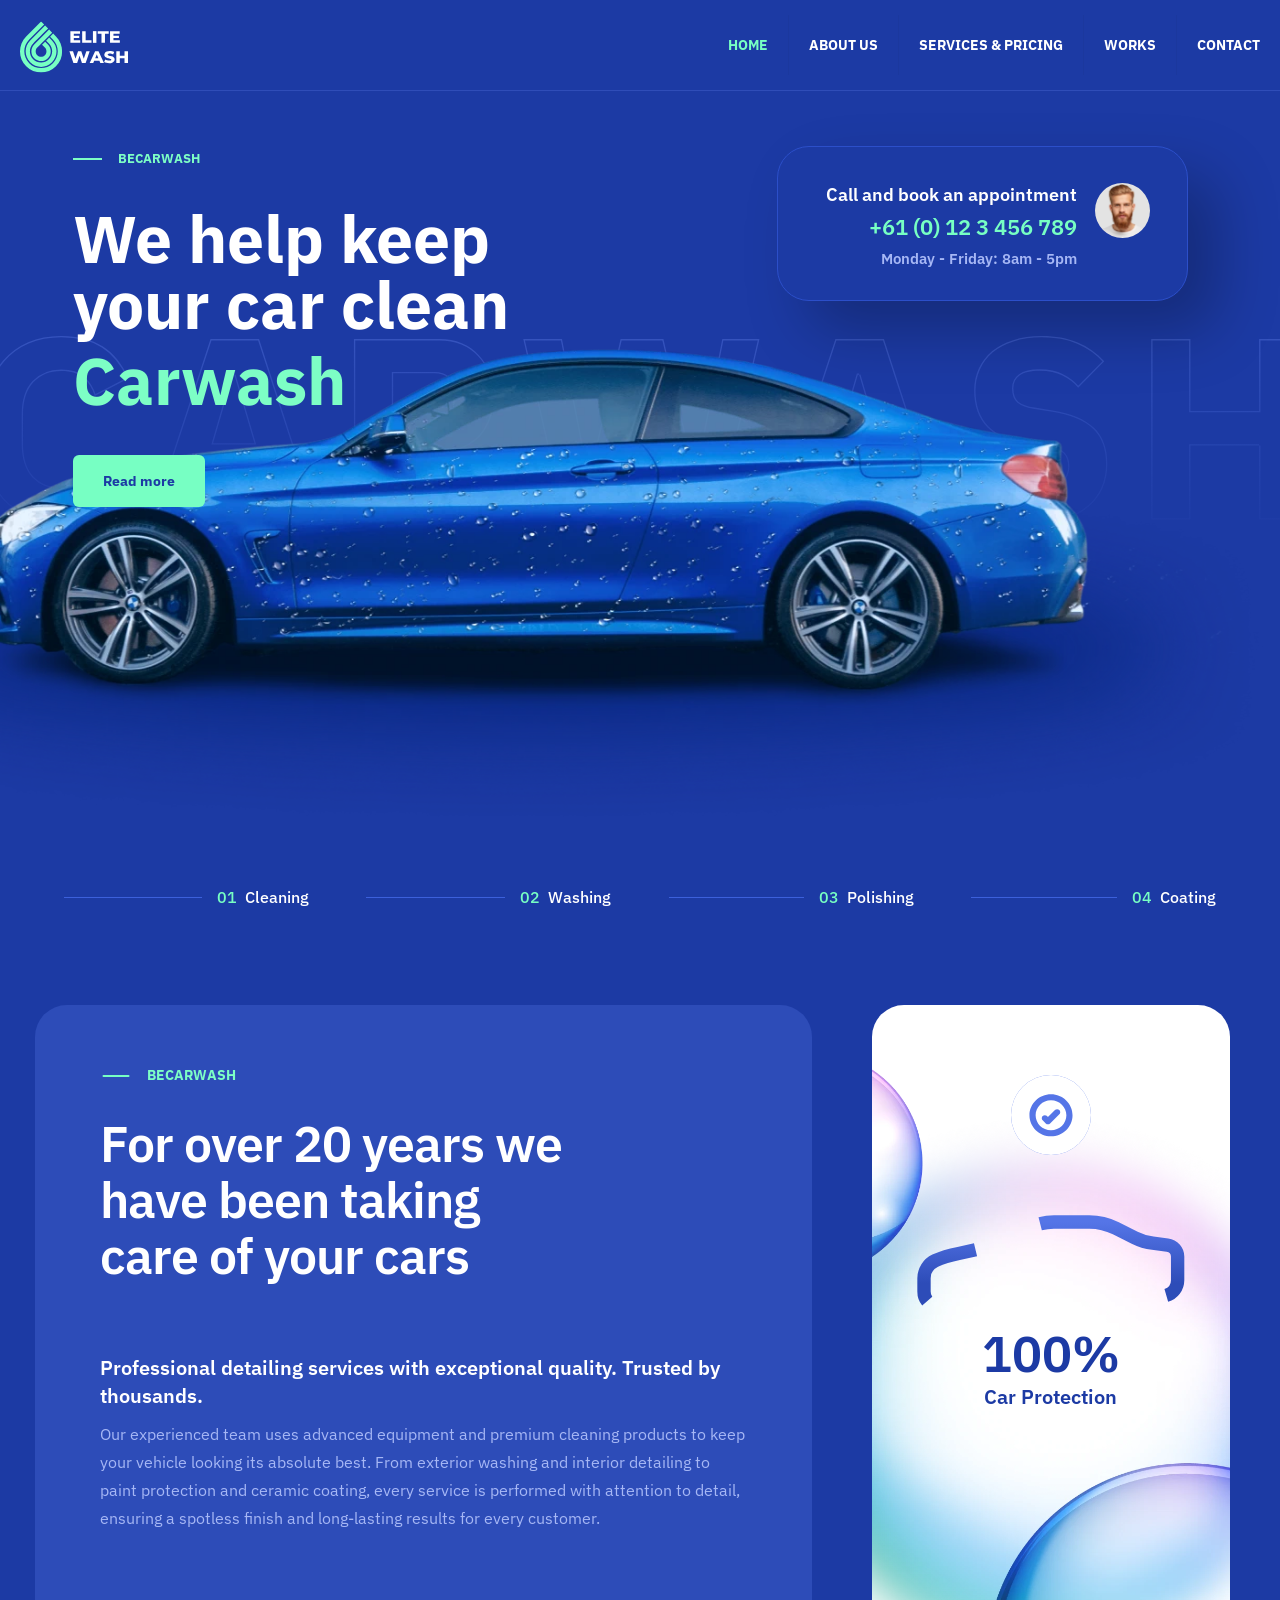
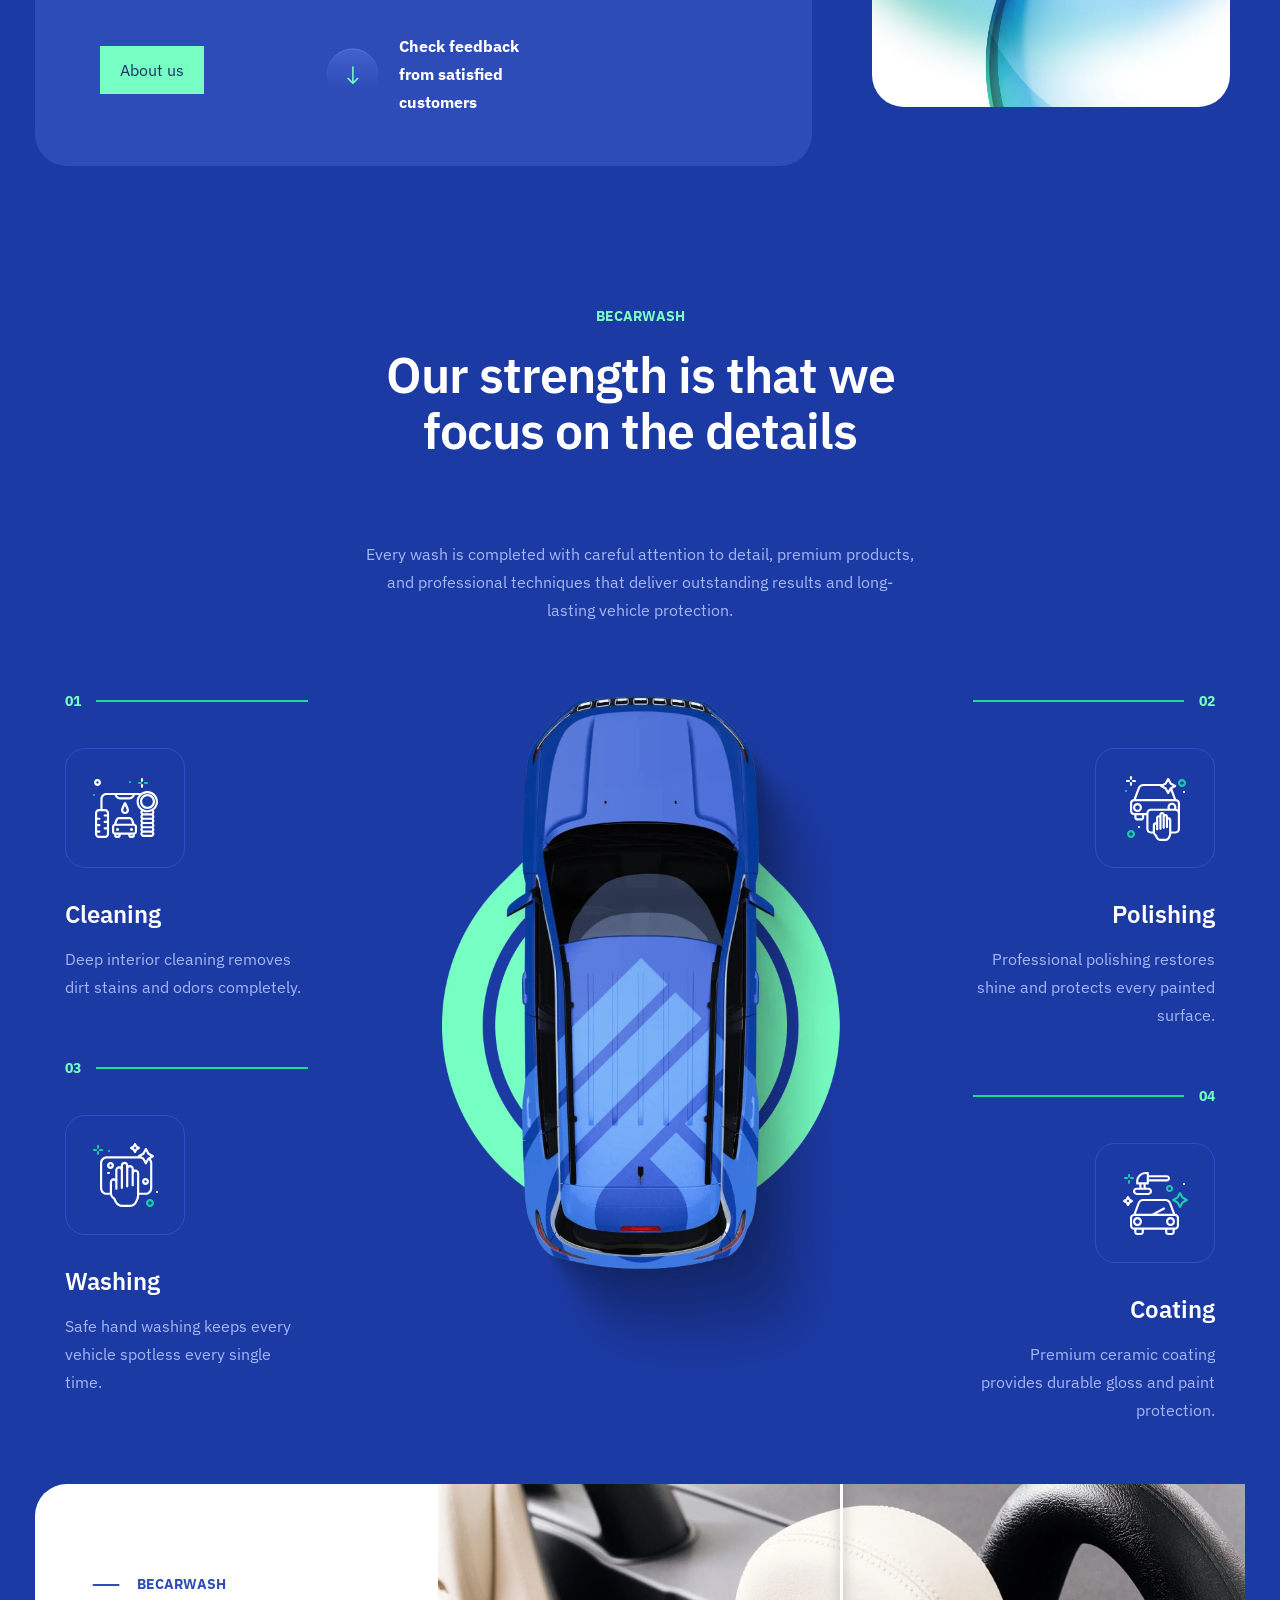
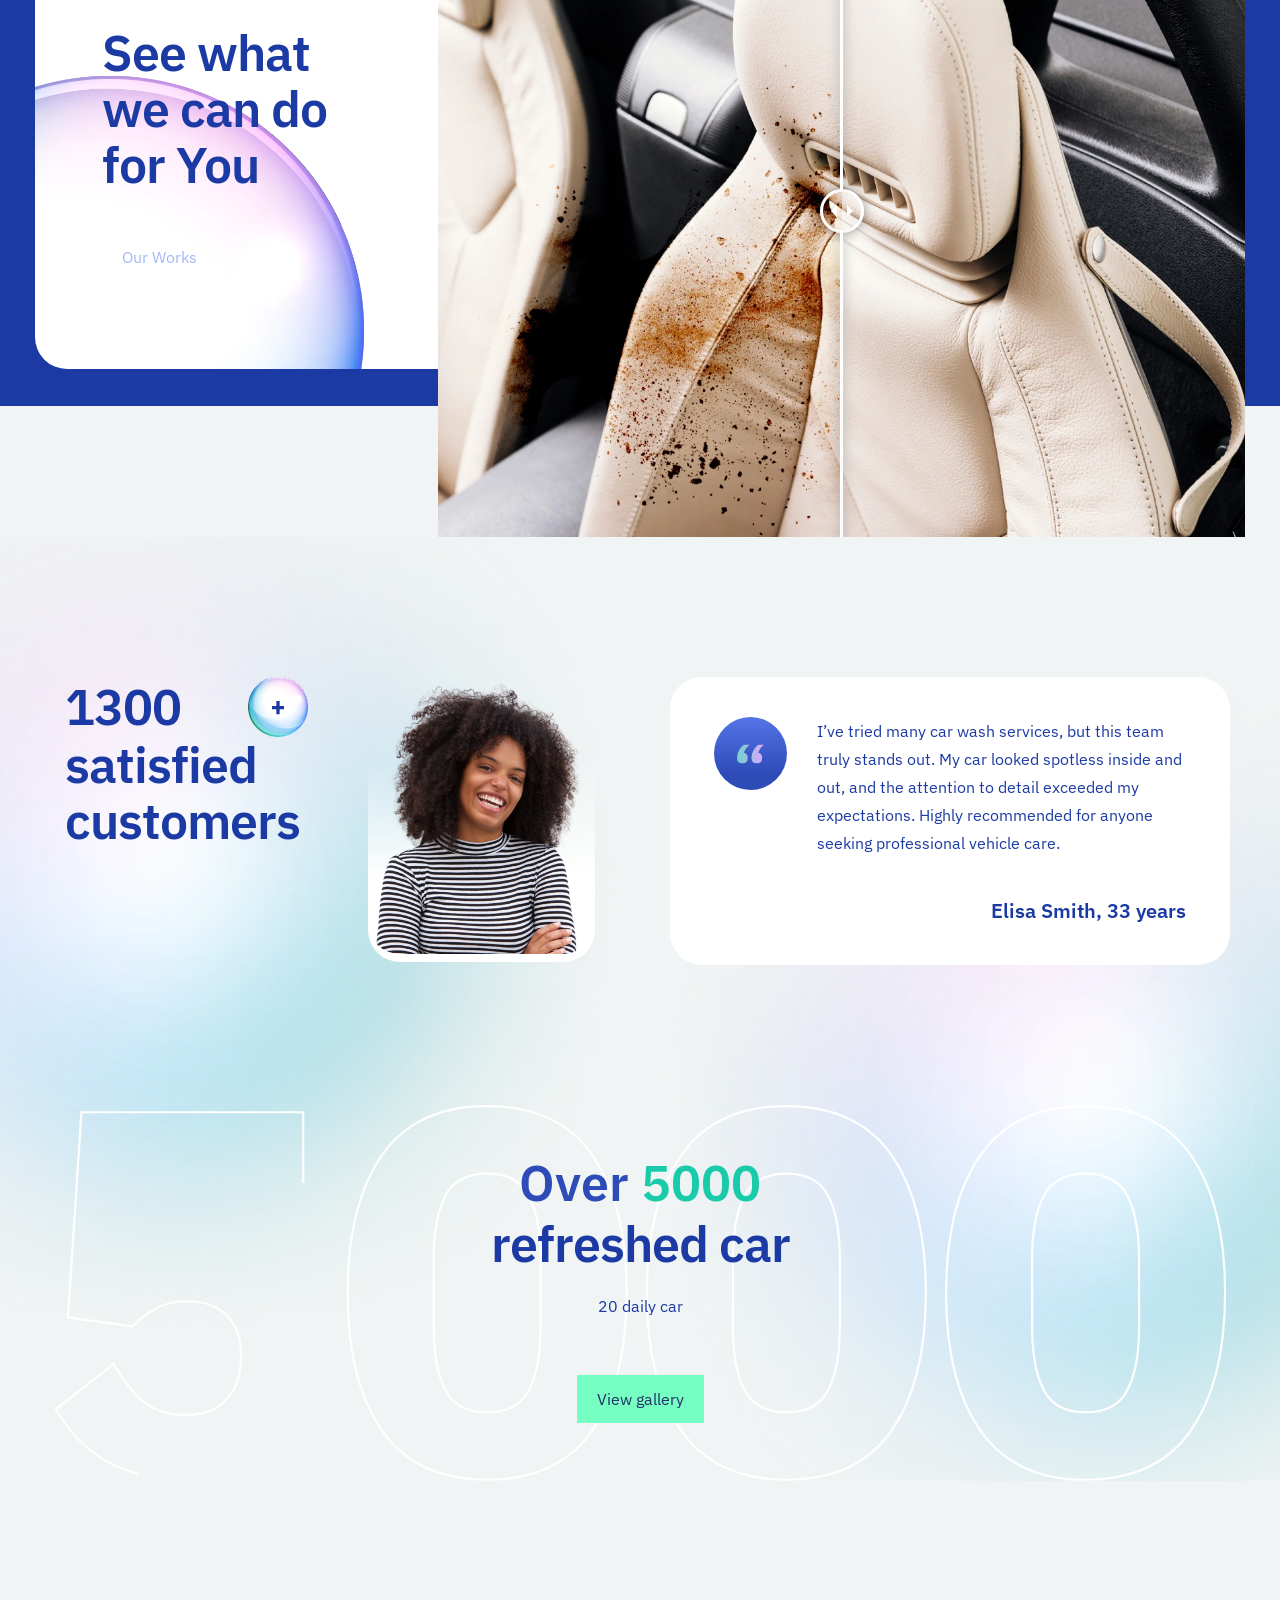
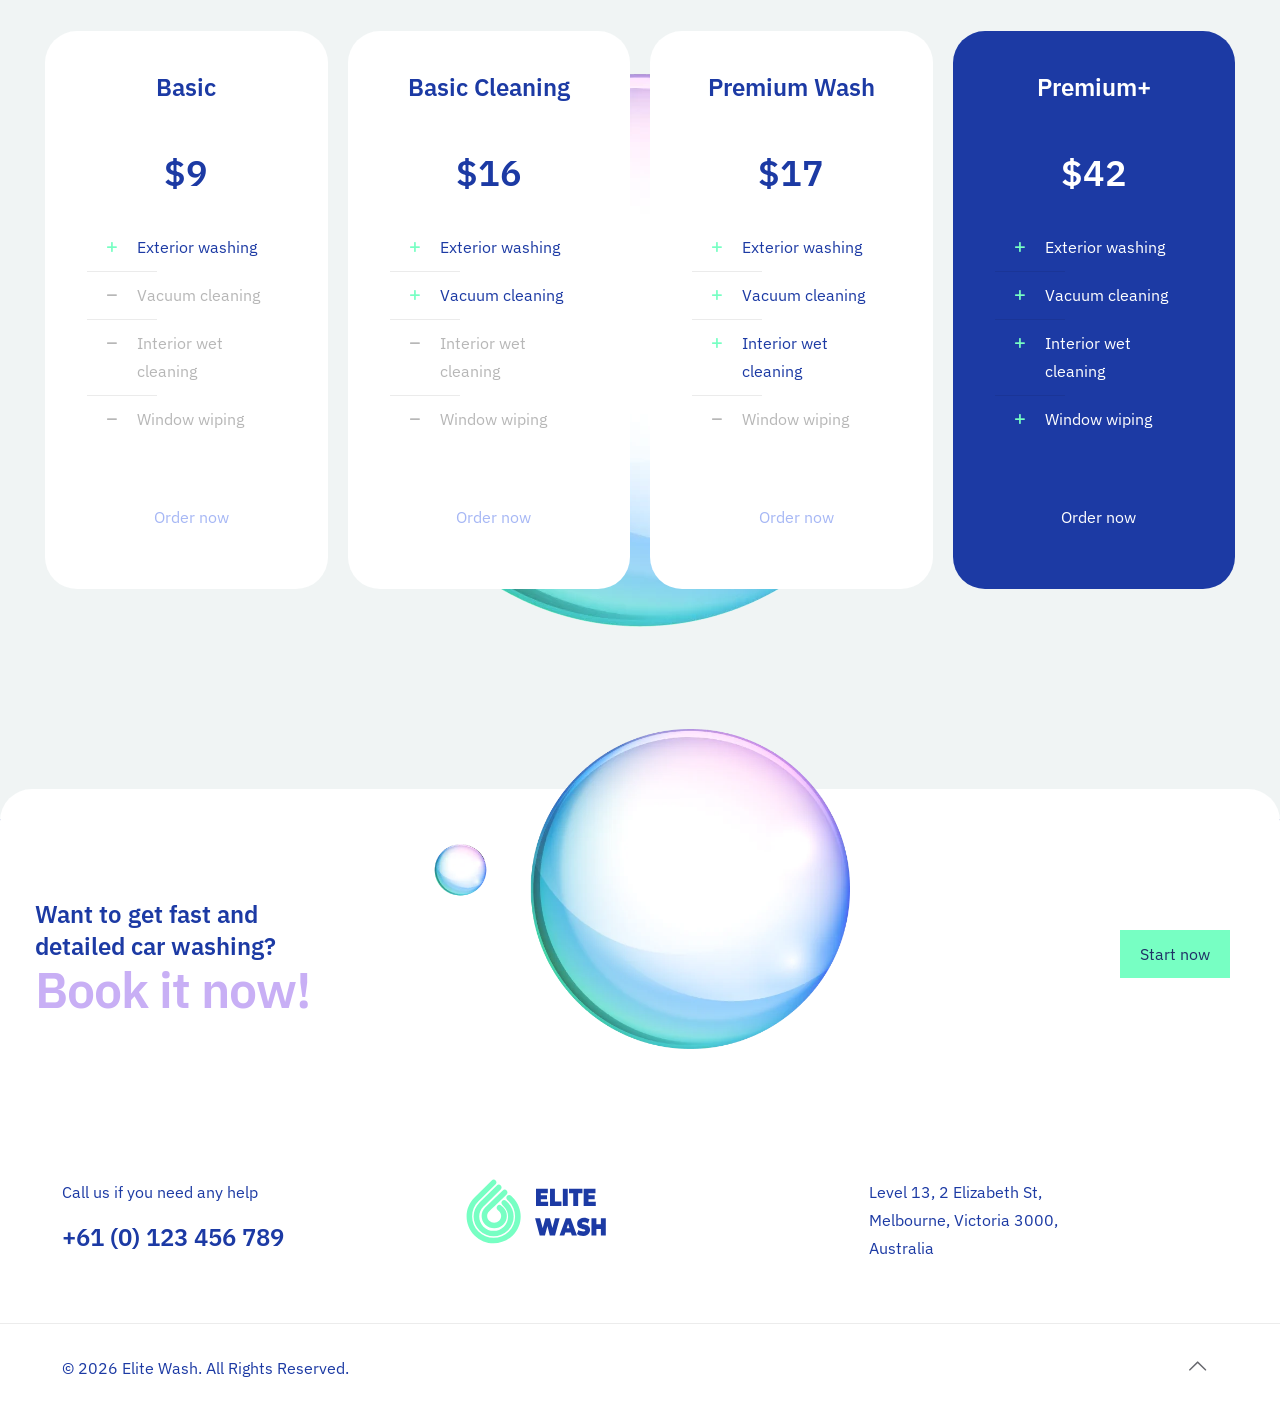
==== commit e7c8349b: "Update index.html" ====
--- a/index.html
+++ b/index.html
@@ -37,7 +37,7 @@
 							<div class="column one">
 								<div class="top_bar_left clearfix">
 									<div class="logo">
-										<a id="logo" href="index-carwash3.html" title="BeCarWash 3 - Betheme" data-height="60" data-padding="15"><img class="logo-main scale-with-grid svg" src="content/carwash3/images/carwash.svg" data-retina="" data-height="" alt="carwash" data-no-retina/><img class="logo-sticky scale-with-grid svg" src="content/carwash3/images/carwash.svg" data-retina="" data-height="" alt="carwash" data-no-retina/><img class="logo-mobile scale-with-grid svg" src="content/carwash3/images/carwash.svg" data-retina="" data-height="" alt="carwash" data-no-retina/><img class="logo-mobile-sticky scale-with-grid svg" src="content/carwash3/images/carwash.svg" data-retina="" data-height="" alt="carwash" data-no-retina/></a>
+										<a id="logo" href="index.html" data-height="60" data-padding="15"><img class="logo-main scale-with-grid svg" src="content/carwash3/images/carwash.svg" data-retina="" data-height="" alt="carwash" data-no-retina/><img class="logo-sticky scale-with-grid svg" src="content/carwash3/images/carwash.svg" data-retina="" data-height="" alt="carwash" data-no-retina/><img class="logo-mobile scale-with-grid svg" src="content/carwash3/images/carwash.svg" data-retina="" data-height="" alt="carwash" data-no-retina/><img class="logo-mobile-sticky scale-with-grid svg" src="content/carwash3/images/carwash.svg" data-retina="" data-height="" alt="carwash" data-no-retina/></a>
 									</div>
 									<div class="menu_wrapper"> <a class="responsive-menu-toggle" href="#" aria-label="Mobile menu"><i class="icon-menu-fine" aria-hidden="true"></i></a>
 										<nav id="menu" role="navigation" aria-expanded="false" aria-label="Main Menu">
